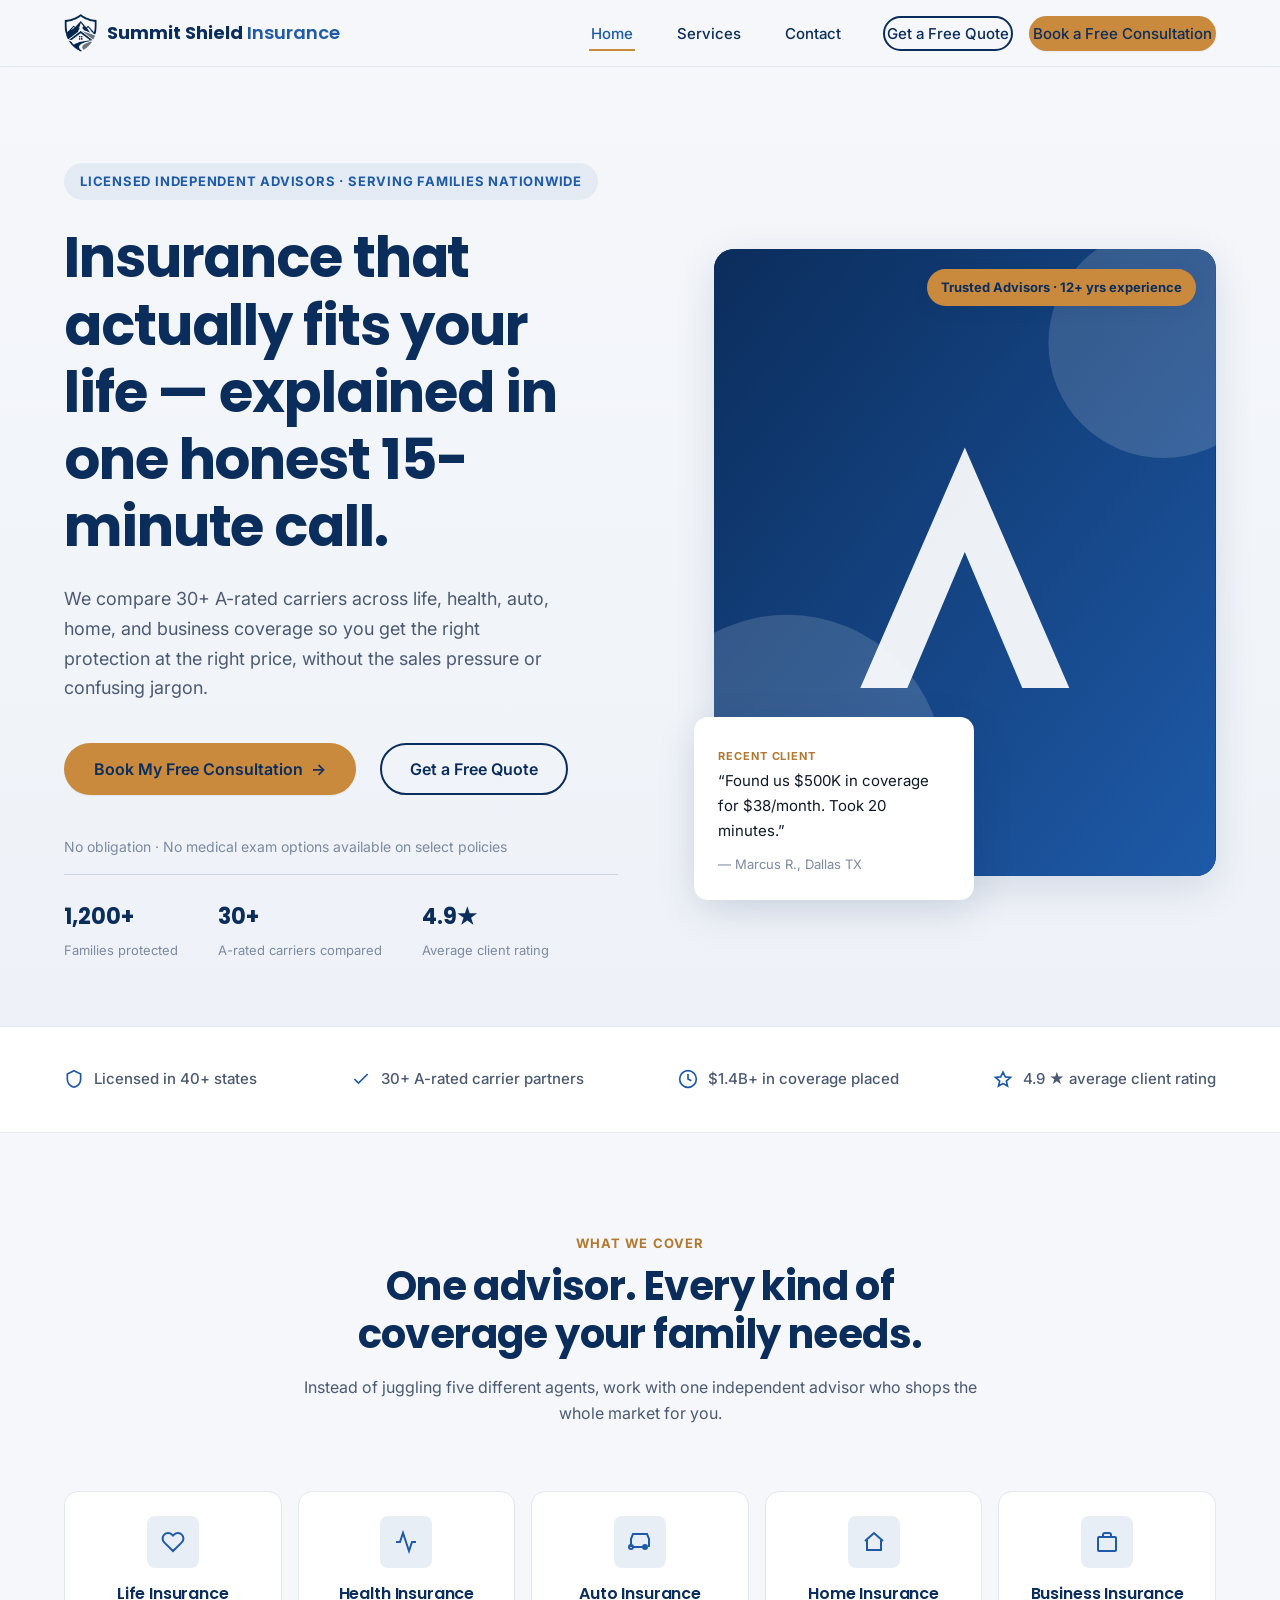
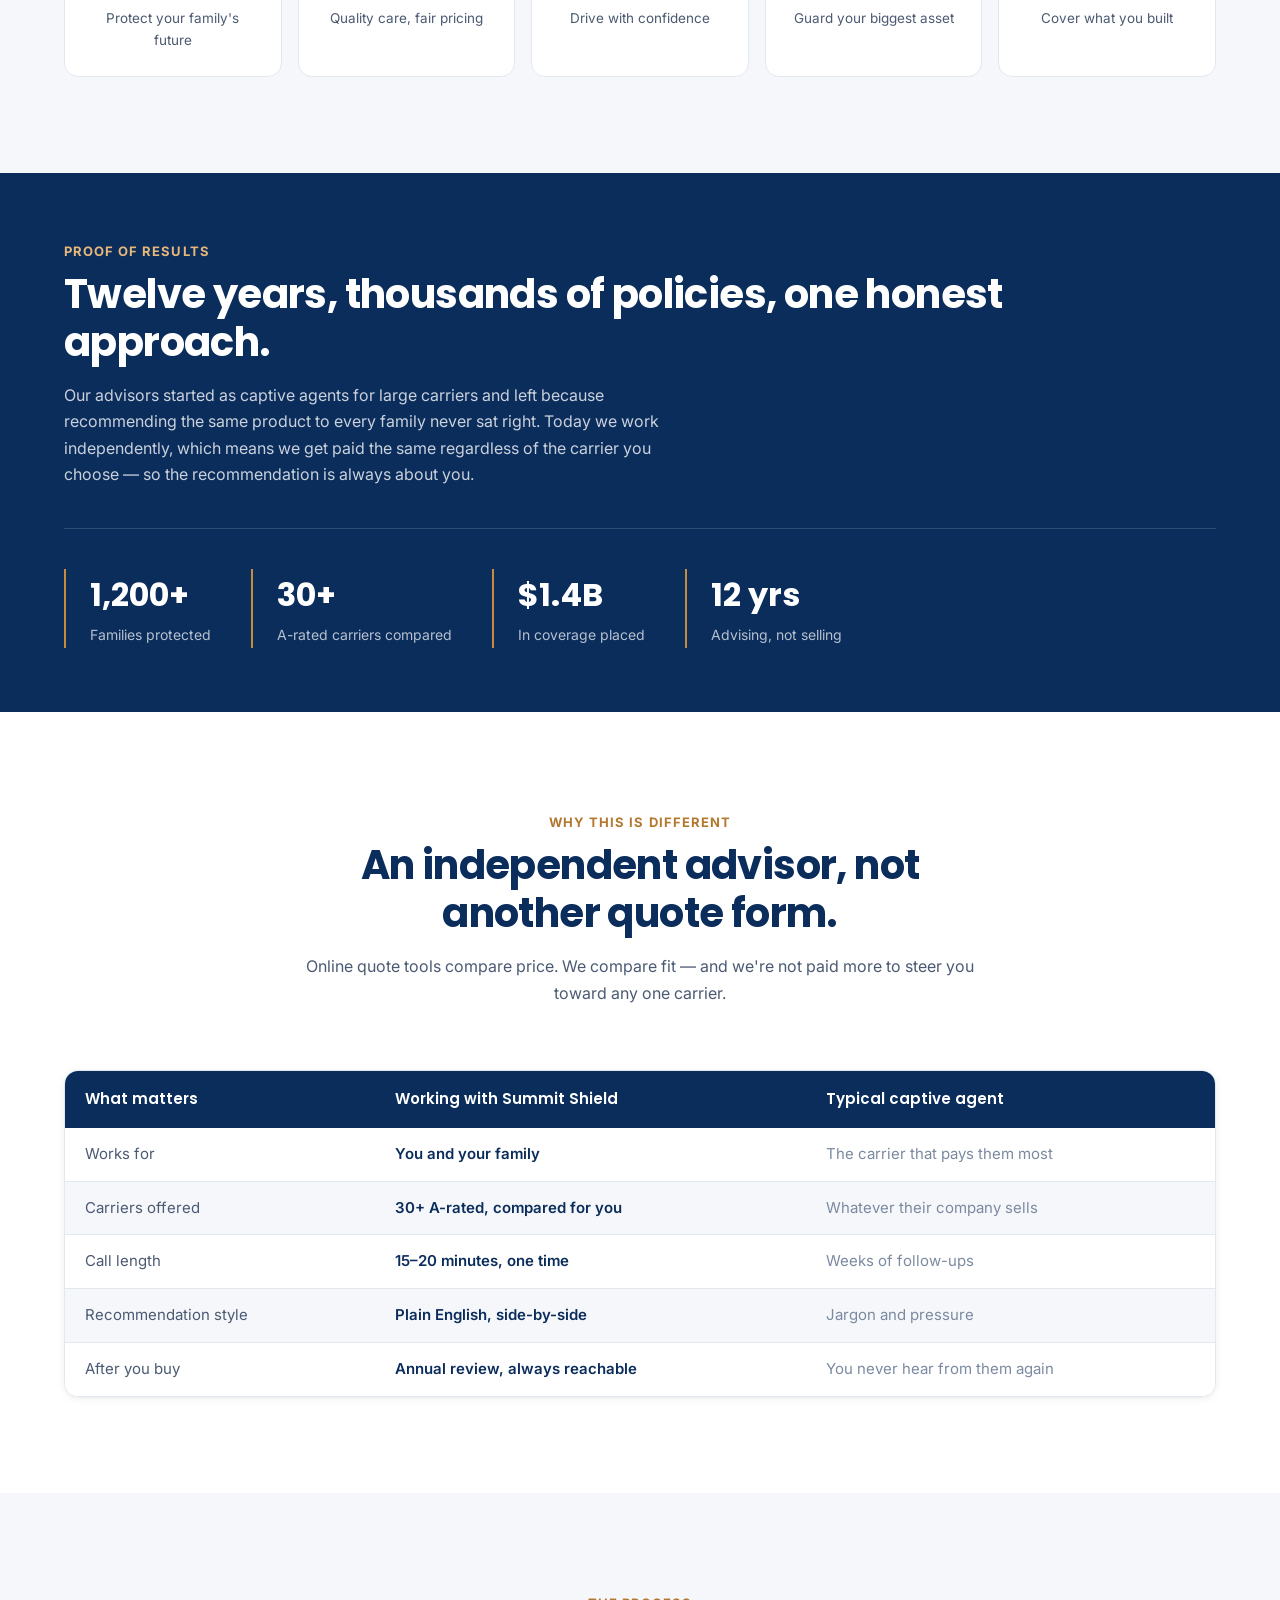
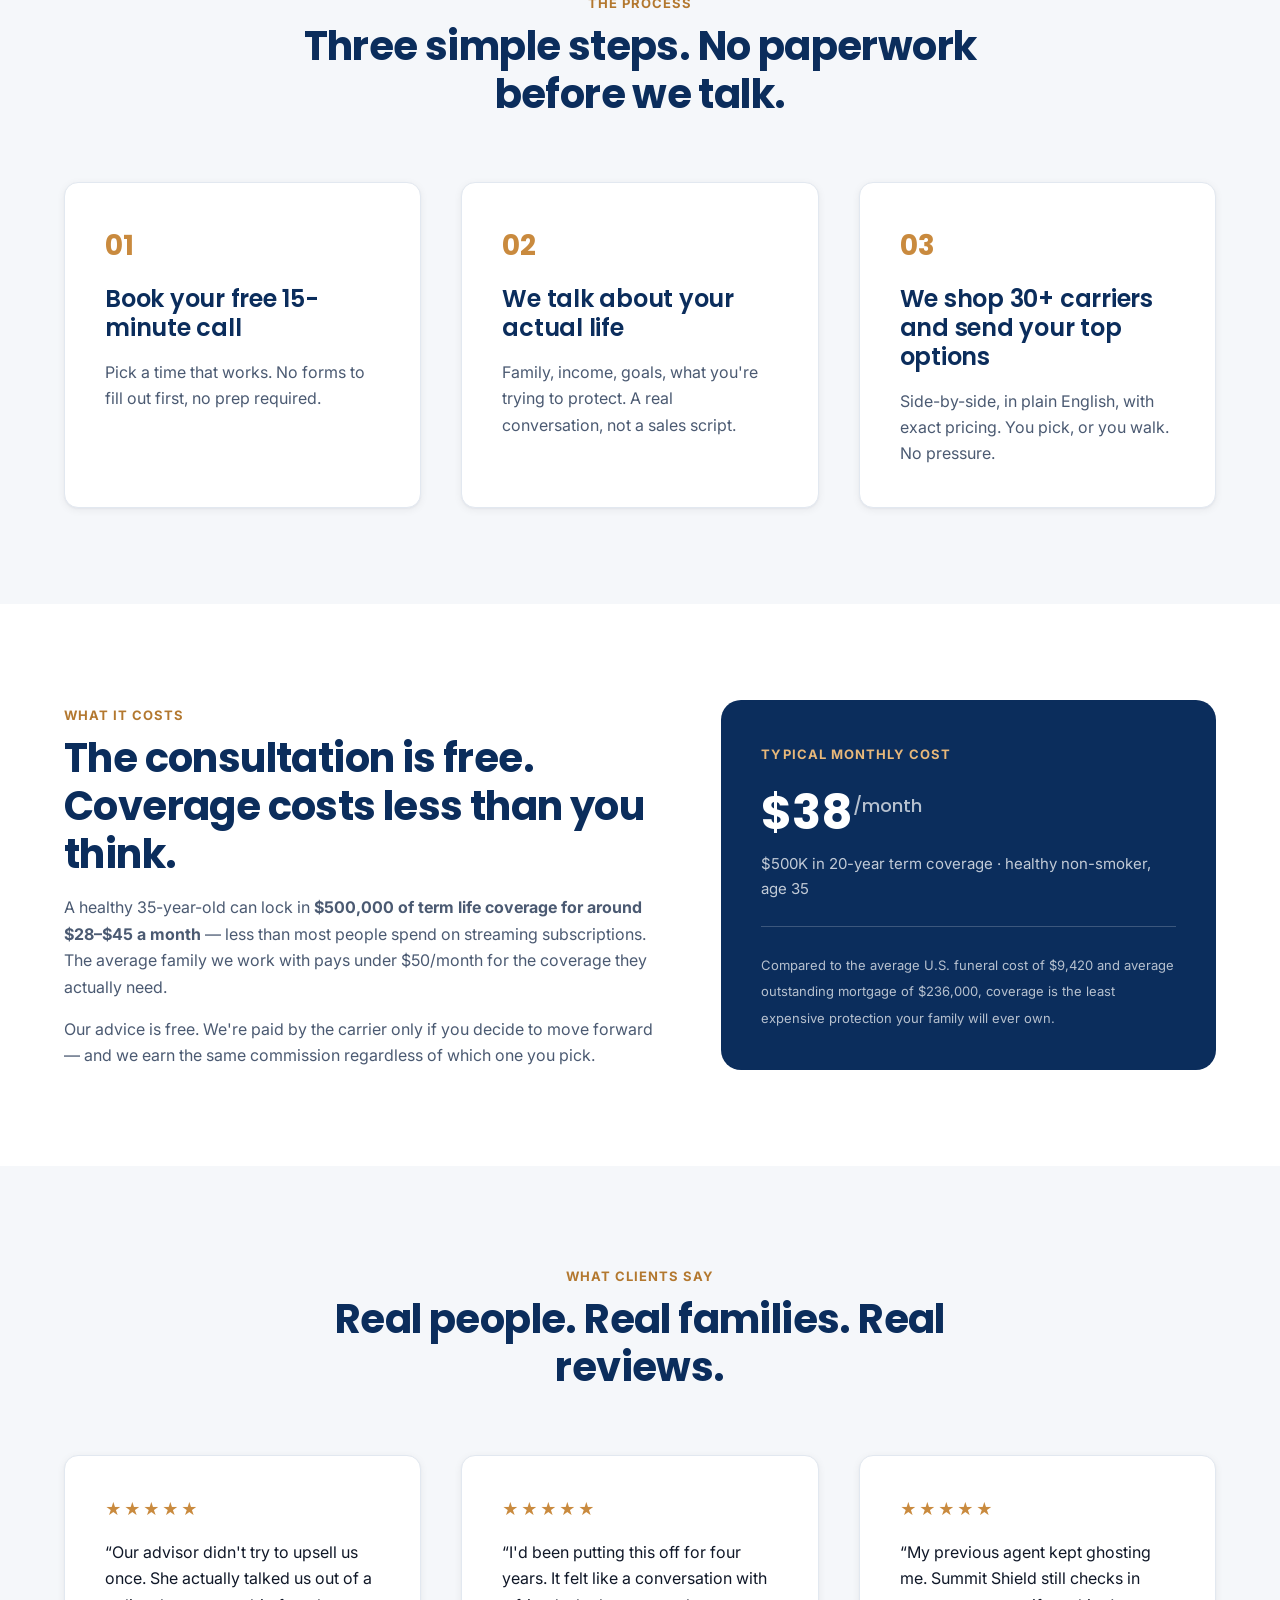
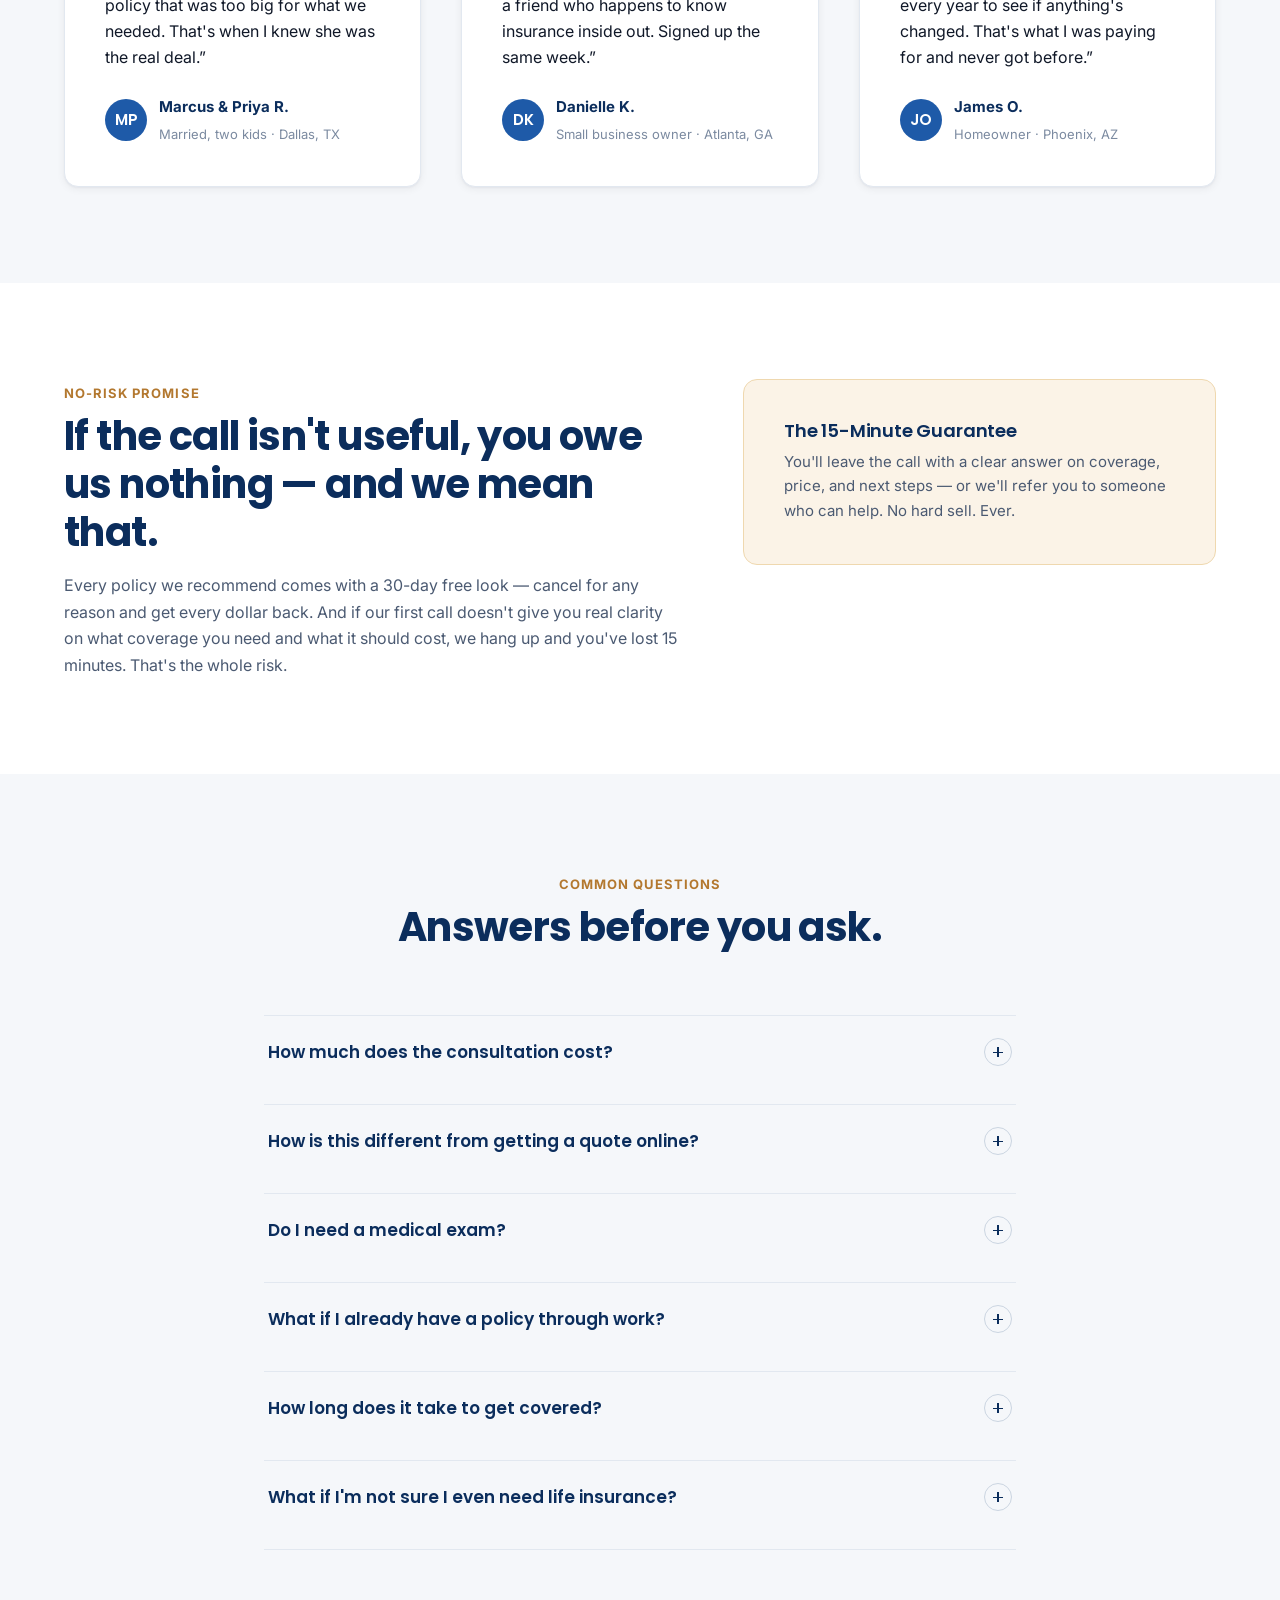
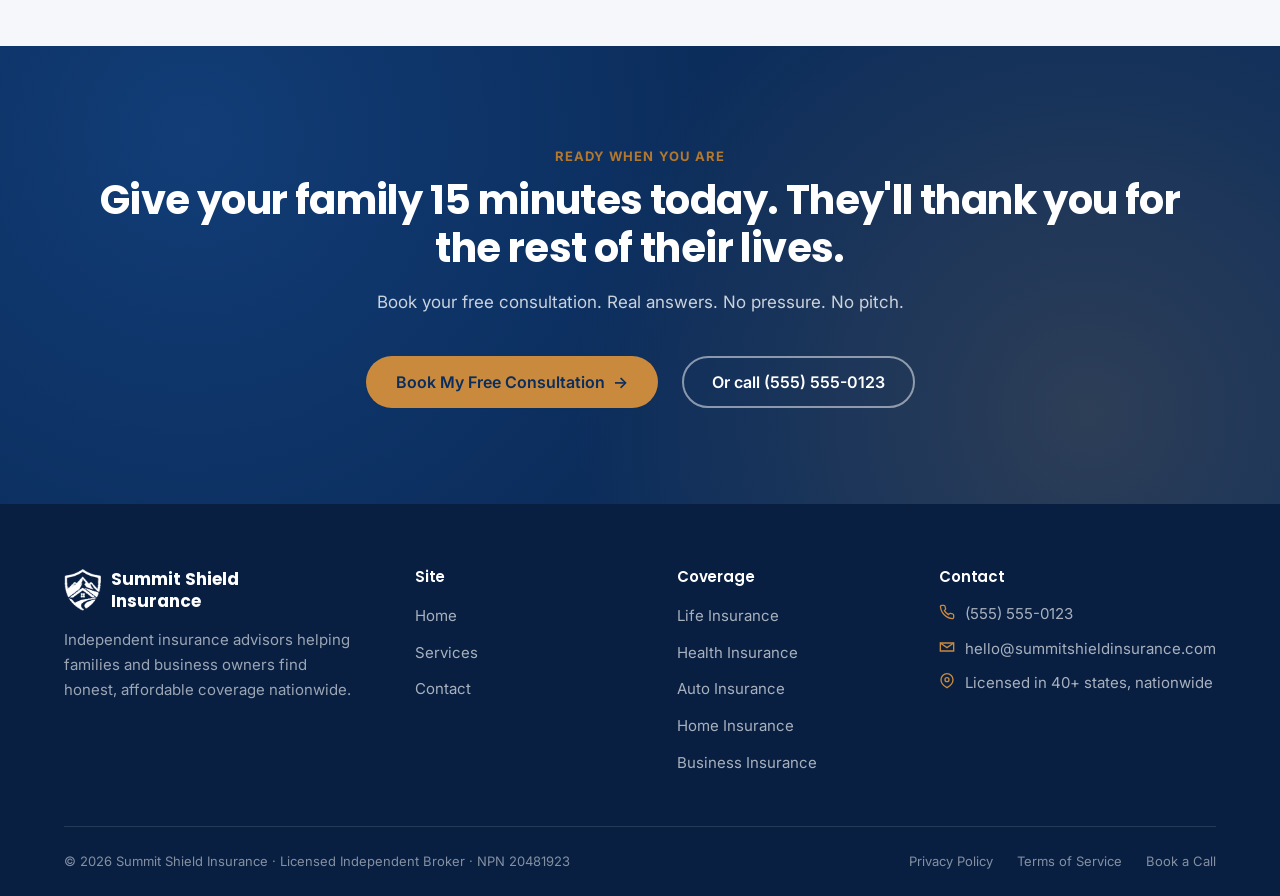
==== index.html @ df4cc99d "Build Summit Shield Insurance marketing site (Home, Services, Contact) 3-page GoHighLevel-compatible" ====
<!DOCTYPE html>
<html lang="en">
<head>
<meta charset="UTF-8">
<meta name="viewport" content="width=device-width, initial-scale=1.0">
<title>Summit Shield Insurance | Life, Health, Auto, Home & Business Coverage</title>
<meta name="description" content="Independent insurance advisors comparing 30+ A-rated carriers to find your family the right coverage at the right price. Book a free 15-minute consultation.">

<!-- Favicons -->
<link rel="icon" type="image/png" sizes="32x32" href="assets/img/favicon-32.png">
<link rel="apple-touch-icon" href="assets/img/apple-touch-icon.png">

<!-- Fonts (GHL-safe preconnect + stylesheet) -->
<link rel="preconnect" href="https://fonts.googleapis.com">
<link rel="preconnect" href="https://fonts.gstatic.com" crossorigin>
<link href="https://fonts.googleapis.com/css2?family=Inter:wght@400;500;600;700&family=Poppins:wght@500;600;700;800&display=swap" rel="stylesheet">

<!-- ============================================================
     GHL INTEGRATION NOTE:
     In GoHighLevel, paste the contents of styles.css into
     Settings > Custom CSS (site-wide), and this <head> block's
     meta/font tags into the page's Custom Code (Header) area.
     Do not paste this file's <html>/<head>/<body> wrapper tags
     into GHL — only the inner section markup goes into Custom
     HTML elements when rebuilding page-by-page inside GHL.
     ============================================================ -->
<link rel="stylesheet" href="styles.css">
</head>
<body>

<a href="#main" class="skip-link">Skip to main content</a>

<!-- ============================================================
     HEADER / NAVIGATION
     ============================================================ -->
<header class="site-header">
  <nav class="nav" aria-label="Primary">
    <a href="index.html" class="nav-logo" aria-label="Summit Shield Insurance home">
      <img src="assets/img/shield-mark.png" alt="" style="height:38px;">
      <span>Summit Shield <span style="color:var(--ss-secondary);font-weight:600;">Insurance</span></span>
    </a>

    <button class="nav-toggle" aria-expanded="false" aria-controls="primary-nav" aria-label="Toggle navigation menu">
      <span></span><span></span><span></span>
    </button>

    <ul class="nav-links" id="primary-nav">
      <li><a href="index.html" aria-current="page">Home</a></li>
      <li><a href="services.html">Services</a></li>
      <li><a href="contact.html">Contact</a></li>
      <li class="nav-cta">
        <a href="contact.html#quote" class="btn btn--secondary btn--sm">Get a Free Quote</a>
        <a href="contact.html#consultation" class="btn btn--primary btn--sm">Book a Free Consultation</a>
      </li>
    </ul>
  </nav>
</header>

<main id="main">

  <!-- ============================================================
       1. HERO
       ============================================================ -->
  <section class="hero">
    <div class="container">
      <div class="hero-copy">
        <span class="hero-eyebrow">Licensed Independent Advisors &middot; Serving Families Nationwide</span>
        <h1>Insurance that actually fits your life — explained in one honest 15-minute call.</h1>
        <p class="hero-sub">We compare 30+ A-rated carriers across life, health, auto, home, and business coverage so you get the right protection at the right price, without the sales pressure or confusing jargon.</p>

        <div class="hero-actions">
          <a href="contact.html#consultation" class="btn btn--primary">Book My Free Consultation <span class="btn-arrow" aria-hidden="true">&rarr;</span></a>
          <a href="contact.html#quote" class="btn btn--secondary">Get a Free Quote</a>
        </div>
        <p class="hero-note">No obligation &middot; No medical exam options available on select policies</p>

        <div class="hero-stats">
          <div class="hero-stat"><strong>1,200+</strong><span>Families protected</span></div>
          <div class="hero-stat"><strong>30+</strong><span>A-rated carriers compared</span></div>
          <div class="hero-stat"><strong>4.9&#9733;</strong><span>Average client rating</span></div>
        </div>
      </div>

      <div class="hero-media">
        <div class="hero-media-frame" role="img" aria-label="Summit Shield Insurance advisor meeting with a client">
          <svg width="100%" height="100%" viewBox="0 0 480 600" preserveAspectRatio="xMidYMid slice" xmlns="http://www.w3.org/2000/svg" aria-hidden="true">
            <defs>
              <linearGradient id="heroGrad" x1="0" y1="0" x2="1" y2="1">
                <stop offset="0%" stop-color="#0B2D5C"/>
                <stop offset="100%" stop-color="#1E5AA8"/>
              </linearGradient>
            </defs>
            <rect width="480" height="600" fill="url(#heroGrad)"/>
            <g opacity="0.15" fill="#ffffff">
              <circle cx="70" cy="500" r="150"/>
              <circle cx="430" cy="90" r="110"/>
            </g>
            <g transform="translate(140,190)" opacity="0.92">
              <path d="M100 0 L200 230 L155 230 L100 100 L45 230 L0 230 Z" fill="#ffffff"/>
            </g>
          </svg>
        </div>
        <span class="hero-badge">Trusted Advisors &middot; 12+ yrs experience</span>
        <div class="hero-card">
          <span class="eyebrow">Recent client</span>
          <p>&ldquo;Found us $500K in coverage for $38/month. Took 20 minutes.&rdquo;</p>
          <cite>&mdash; Marcus R., Dallas TX</cite>
        </div>
      </div>
    </div>
  </section>

  <!-- ============================================================
       2. TRUST INDICATORS
       ============================================================ -->
  <section class="trust-bar" aria-label="Trust indicators">
    <div class="container trust-bar-inner">
      <div class="trust-item">
        <svg width="20" height="20" viewBox="0 0 24 24" fill="none" stroke="currentColor" stroke-width="2" aria-hidden="true"><path d="M12 2l8 4v6c0 5-3.5 8.5-8 10-4.5-1.5-8-5-8-10V6l8-4z"/></svg>
        Licensed in 40+ states
      </div>
      <div class="trust-item">
        <svg width="20" height="20" viewBox="0 0 24 24" fill="none" stroke="currentColor" stroke-width="2" aria-hidden="true"><path d="M20 6L9 17l-5-5"/></svg>
        30+ A-rated carrier partners
      </div>
      <div class="trust-item">
        <svg width="20" height="20" viewBox="0 0 24 24" fill="none" stroke="currentColor" stroke-width="2" aria-hidden="true"><circle cx="12" cy="12" r="10"/><path d="M12 6v6l4 2"/></svg>
        $1.4B+ in coverage placed
      </div>
      <div class="trust-item">
        <svg width="20" height="20" viewBox="0 0 24 24" fill="none" stroke="currentColor" stroke-width="2" aria-hidden="true"><path d="M12 17.3l-5.4 3.2 1.4-6.1L3 10l6.2-.5L12 3.7l2.8 5.8L21 10l-5 4.4 1.4 6.1z"/></svg>
        4.9 &#9733; average client rating
      </div>
    </div>
  </section>

  <!-- ============================================================
       3. INSURANCE SERVICES
       ============================================================ -->
  <section class="section section--bg" id="services" aria-labelledby="services-heading">
    <div class="container">
      <div class="section-head">
        <span class="eyebrow">What We Cover</span>
        <h2 id="services-heading">One advisor. Every kind of coverage your family needs.</h2>
        <p>Instead of juggling five different agents, work with one independent advisor who shops the whole market for you.</p>
      </div>

      <div class="grid grid--5 services-overview-grid">
        <a href="services.html#life" class="service-chip">
          <div class="card-icon"><svg width="24" height="24" viewBox="0 0 24 24" fill="none" stroke="currentColor" stroke-width="2" aria-hidden="true"><path d="M20.8 4.6a5.5 5.5 0 00-7.8 0L12 5.6l-1-1a5.5 5.5 0 10-7.8 7.8l1 1L12 21l7.8-7.6 1-1a5.5 5.5 0 000-7.8z"/></svg></div>
          <h4>Life Insurance</h4>
          <p>Protect your family's future</p>
        </a>
        <a href="services.html#health" class="service-chip">
          <div class="card-icon"><svg width="24" height="24" viewBox="0 0 24 24" fill="none" stroke="currentColor" stroke-width="2" aria-hidden="true"><path d="M22 12h-4l-3 9L9 3l-3 9H2"/></svg></div>
          <h4>Health Insurance</h4>
          <p>Quality care, fair pricing</p>
        </a>
        <a href="services.html#auto" class="service-chip">
          <div class="card-icon"><svg width="24" height="24" viewBox="0 0 24 24" fill="none" stroke="currentColor" stroke-width="2" aria-hidden="true"><path d="M5 17h14M5 17a2 2 0 11-4 0 2 2 0 014 0zm14 0a2 2 0 11-4 0 2 2 0 014 0zM3 17V9l2-5h14l2 5v8"/></svg></div>
          <h4>Auto Insurance</h4>
          <p>Drive with confidence</p>
        </a>
        <a href="services.html#home" class="service-chip">
          <div class="card-icon"><svg width="24" height="24" viewBox="0 0 24 24" fill="none" stroke="currentColor" stroke-width="2" aria-hidden="true"><path d="M3 11l9-8 9 8M5 10v10h14V10"/></svg></div>
          <h4>Home Insurance</h4>
          <p>Guard your biggest asset</p>
        </a>
        <a href="services.html#business" class="service-chip">
          <div class="card-icon"><svg width="24" height="24" viewBox="0 0 24 24" fill="none" stroke="currentColor" stroke-width="2" aria-hidden="true"><rect x="3" y="7" width="18" height="14" rx="1"/><path d="M8 7V5a2 2 0 012-2h4a2 2 0 012 2v2"/></svg></div>
          <h4>Business Insurance</h4>
          <p>Cover what you built</p>
        </a>
      </div>
    </div>
  </section>

  <!-- ============================================================
       PROOF OF RESULTS (navy stats band)
       ============================================================ -->
  <section class="section section--tight section--navy">
    <div class="container">
      <span class="eyebrow">Proof Of Results</span>
      <h2>Twelve years, thousands of policies, one honest approach.</h2>
      <p style="max-width:640px;">Our advisors started as captive agents for large carriers and left because recommending the same product to every family never sat right. Today we work independently, which means we get paid the same regardless of the carrier you choose — so the recommendation is always about you.</p>

      <div class="stats-strip">
        <div class="stat"><strong>1,200+</strong><span>Families protected</span></div>
        <div class="stat"><strong>30+</strong><span>A-rated carriers compared</span></div>
        <div class="stat"><strong>$1.4B</strong><span>In coverage placed</span></div>
        <div class="stat"><strong>12 yrs</strong><span>Advising, not selling</span></div>
      </div>
    </div>
  </section>

  <!-- ============================================================
       4. WHY CHOOSE SUMMIT SHIELD
       ============================================================ -->
  <section class="section section--white" id="why-us" aria-labelledby="why-heading">
    <div class="container">
      <div class="section-head">
        <span class="eyebrow">Why This Is Different</span>
        <h2 id="why-heading">An independent advisor, not another quote form.</h2>
        <p>Online quote tools compare price. We compare fit — and we're not paid more to steer you toward any one carrier.</p>
      </div>

      <div class="compare-table-wrap">
        <table class="compare-table">
          <thead>
            <tr>
              <th scope="col">What matters</th>
              <th scope="col">Working with Summit Shield</th>
              <th scope="col">Typical captive agent</th>
            </tr>
          </thead>
          <tbody>
            <tr><td>Works for</td><td>You and your family</td><td>The carrier that pays them most</td></tr>
            <tr><td>Carriers offered</td><td>30+ A-rated, compared for you</td><td>Whatever their company sells</td></tr>
            <tr><td>Call length</td><td>15&ndash;20 minutes, one time</td><td>Weeks of follow-ups</td></tr>
            <tr><td>Recommendation style</td><td>Plain English, side-by-side</td><td>Jargon and pressure</td></tr>
            <tr><td>After you buy</td><td>Annual review, always reachable</td><td>You never hear from them again</td></tr>
          </tbody>
        </table>
      </div>
    </div>
  </section>

  <!-- ============================================================
       5. OUR PROCESS
       ============================================================ -->
  <section class="section section--bg" id="process" aria-labelledby="process-heading">
    <div class="container">
      <div class="section-head">
        <span class="eyebrow">The Process</span>
        <h2 id="process-heading">Three simple steps. No paperwork before we talk.</h2>
      </div>

      <div class="grid grid--3">
        <div class="step-card">
          <div class="step-number">01</div>
          <h3>Book your free 15-minute call</h3>
          <p>Pick a time that works. No forms to fill out first, no prep required.</p>
        </div>
        <div class="step-card">
          <div class="step-number">02</div>
          <h3>We talk about your actual life</h3>
          <p>Family, income, goals, what you're trying to protect. A real conversation, not a sales script.</p>
        </div>
        <div class="step-card">
          <div class="step-number">03</div>
          <h3>We shop 30+ carriers and send your top options</h3>
          <p>Side-by-side, in plain English, with exact pricing. You pick, or you walk. No pressure.</p>
        </div>
      </div>
    </div>
  </section>

  <!-- ============================================================
       WHAT IT COSTS
       ============================================================ -->
  <section class="section section--white">
    <div class="container">
      <div class="cost-block">
        <div>
          <span class="eyebrow">What It Costs</span>
          <h2>The consultation is free. Coverage costs less than you think.</h2>
          <p>A healthy 35-year-old can lock in <strong>$500,000 of term life coverage for around $28&ndash;$45 a month</strong> — less than most people spend on streaming subscriptions. The average family we work with pays under $50/month for the coverage they actually need.</p>
          <p>Our advice is free. We're paid by the carrier only if you decide to move forward — and we earn the same commission regardless of which one you pick.</p>
        </div>
        <div class="cost-card">
          <span class="eyebrow">Typical Monthly Cost</span>
          <div class="cost-figure">$38<sup>/month</sup></div>
          <p style="color:rgba(255,255,255,0.75);font-size:0.9375rem;">$500K in 20-year term coverage &middot; healthy non-smoker, age 35</p>
          <hr>
          <small>Compared to the average U.S. funeral cost of $9,420 and average outstanding mortgage of $236,000, coverage is the least expensive protection your family will ever own.</small>
        </div>
      </div>
    </div>
  </section>

  <!-- ============================================================
       6. TESTIMONIALS
       ============================================================ -->
  <section class="section section--bg" id="testimonials" aria-labelledby="testimonials-heading">
    <div class="container">
      <div class="section-head">
        <span class="eyebrow">What Clients Say</span>
        <h2 id="testimonials-heading">Real people. Real families. Real reviews.</h2>
      </div>

      <div class="grid grid--3">
        <div class="testimonial-card">
          <div class="stars" aria-label="5 out of 5 stars">&#9733;&#9733;&#9733;&#9733;&#9733;</div>
          <blockquote>&ldquo;Our advisor didn't try to upsell us once. She actually talked us out of a policy that was too big for what we needed. That's when I knew she was the real deal.&rdquo;</blockquote>
          <div class="testimonial-author">
            <div class="testimonial-avatar" aria-hidden="true">MP</div>
            <div><strong>Marcus &amp; Priya R.</strong><span>Married, two kids &middot; Dallas, TX</span></div>
          </div>
        </div>
        <div class="testimonial-card">
          <div class="stars" aria-label="5 out of 5 stars">&#9733;&#9733;&#9733;&#9733;&#9733;</div>
          <blockquote>&ldquo;I'd been putting this off for four years. It felt like a conversation with a friend who happens to know insurance inside out. Signed up the same week.&rdquo;</blockquote>
          <div class="testimonial-author">
            <div class="testimonial-avatar" aria-hidden="true">DK</div>
            <div><strong>Danielle K.</strong><span>Small business owner &middot; Atlanta, GA</span></div>
          </div>
        </div>
        <div class="testimonial-card">
          <div class="stars" aria-label="5 out of 5 stars">&#9733;&#9733;&#9733;&#9733;&#9733;</div>
          <blockquote>&ldquo;My previous agent kept ghosting me. Summit Shield still checks in every year to see if anything's changed. That's what I was paying for and never got before.&rdquo;</blockquote>
          <div class="testimonial-author">
            <div class="testimonial-avatar" aria-hidden="true">JO</div>
            <div><strong>James O.</strong><span>Homeowner &middot; Phoenix, AZ</span></div>
          </div>
        </div>
      </div>
    </div>
  </section>

  <!-- ============================================================
       NO-RISK PROMISE
       ============================================================ -->
  <section class="section section--white">
    <div class="container">
      <div class="promise-block">
        <div>
          <span class="eyebrow">No-Risk Promise</span>
          <h2>If the call isn't useful, you owe us nothing — and we mean that.</h2>
          <p>Every policy we recommend comes with a 30-day free look — cancel for any reason and get every dollar back. And if our first call doesn't give you real clarity on what coverage you need and what it should cost, we hang up and you've lost 15 minutes. That's the whole risk.</p>
        </div>
        <div class="callout-box">
          <h4>The 15-Minute Guarantee</h4>
          <p>You'll leave the call with a clear answer on coverage, price, and next steps — or we'll refer you to someone who can help. No hard sell. Ever.</p>
        </div>
      </div>
    </div>
  </section>

  <!-- ============================================================
       7. FAQ
       ============================================================ -->
  <section class="section section--bg" id="faq" aria-labelledby="faq-heading">
    <div class="container container--narrow">
      <div class="section-head">
        <span class="eyebrow">Common Questions</span>
        <h2 id="faq-heading">Answers before you ask.</h2>
      </div>

      <div class="faq-list">
        <div class="faq-item">
          <h3>
            <button class="faq-question" id="faq-q-1" aria-expanded="false" aria-controls="faq-1">
              How much does the consultation cost?
              <span class="faq-icon" aria-hidden="true"></span>
            </button>
          </h3>
          <div class="faq-answer" id="faq-1" role="region" aria-labelledby="faq-q-1">
            <div class="faq-answer-inner">Nothing. The 15-minute consultation is completely free with no obligation. We're paid by the carrier only if you choose to move forward with a policy, and our commission is the same no matter which carrier you pick — so there's no incentive to steer you anywhere but the right fit.</div>
          </div>
        </div>
        <div class="faq-item">
          <h3>
            <button class="faq-question" id="faq-q-2" aria-expanded="false" aria-controls="faq-2">
              How is this different from getting a quote online?
              <span class="faq-icon" aria-hidden="true"></span>
            </button>
          </h3>
          <div class="faq-answer" id="faq-2" role="region" aria-labelledby="faq-q-2">
            <div class="faq-answer-inner">Online quote tools show you price, not fit — and submitting your info often triggers calls from a dozen agents pushing whatever pays them best. We're one independent advisor who compares 30+ A-rated carriers on your behalf and gives you a short, honest recommendation in plain English.</div>
          </div>
        </div>
        <div class="faq-item">
          <h3>
            <button class="faq-question" id="faq-q-3" aria-expanded="false" aria-controls="faq-3">
              Do I need a medical exam?
              <span class="faq-icon" aria-hidden="true"></span>
            </button>
          </h3>
          <div class="faq-answer" id="faq-3" role="region" aria-labelledby="faq-q-3">
            <div class="faq-answer-inner">Not always. Many carriers we work with offer no-exam term policies for qualifying applicants, often with coverage decisions in as little as 24&ndash;48 hours. Whether an exam is needed depends on your age, health, and how much coverage you're applying for — we'll tell you exactly what to expect before you apply.</div>
          </div>
        </div>
        <div class="faq-item">
          <h3>
            <button class="faq-question" id="faq-q-4" aria-expanded="false" aria-controls="faq-4">
              What if I already have a policy through work?
              <span class="faq-icon" aria-hidden="true"></span>
            </button>
          </h3>
          <div class="faq-answer" id="faq-4" role="region" aria-labelledby="faq-q-4">
            <div class="faq-answer-inner">Employer coverage is a good start, but it usually ends the day you leave your job and rarely covers more than 1&ndash;2x your salary. We'll help you figure out the gap between what you have and what your family actually needs, so you're not caught unprotected during a job change.</div>
          </div>
        </div>
        <div class="faq-item">
          <h3>
            <button class="faq-question" id="faq-q-5" aria-expanded="false" aria-controls="faq-5">
              How long does it take to get covered?
              <span class="faq-icon" aria-hidden="true"></span>
            </button>
          </h3>
          <div class="faq-answer" id="faq-5" role="region" aria-labelledby="faq-q-5">
            <div class="faq-answer-inner">Many clients are approved within a few days to two weeks, depending on the carrier and underwriting requirements. No-exam policies tend to move fastest. We'll give you a realistic timeline for your specific situation on the first call.</div>
          </div>
        </div>
        <div class="faq-item">
          <h3>
            <button class="faq-question" id="faq-q-6" aria-expanded="false" aria-controls="faq-6">
              What if I'm not sure I even need life insurance?
              <span class="faq-icon" aria-hidden="true"></span>
            </button>
          </h3>
          <div class="faq-answer" id="faq-6" role="region" aria-labelledby="faq-q-6">
            <div class="faq-answer-inner">That's exactly what the call is for. If we talk it through and coverage doesn't make sense for your situation right now, we'll tell you honestly — no pitch, no pressure. Plenty of our conversations end without a sale, and that's fine with us.</div>
          </div>
        </div>
      </div>
    </div>
  </section>

  <!-- ============================================================
       8. CALL TO ACTION
       ============================================================ -->
  <section class="cta-band" aria-labelledby="cta-heading">
    <div class="container">
      <span class="eyebrow">Ready When You Are</span>
      <h2 id="cta-heading">Give your family 15 minutes today. They'll thank you for the rest of their lives.</h2>
      <p>Book your free consultation. Real answers. No pressure. No pitch.</p>
      <div class="cta-band-actions">
        <a href="contact.html#consultation" class="btn btn--primary">Book My Free Consultation <span class="btn-arrow" aria-hidden="true">&rarr;</span></a>
        <a href="tel:+15555550123" class="btn btn--on-navy">Or call (555) 555-0123</a>
      </div>
    </div>
  </section>

</main>

<!-- ============================================================
     FOOTER
     ============================================================ -->
<footer class="site-footer">
  <div class="container">
    <div class="footer-grid">
      <div class="footer-brand">
        <div style="display:flex;align-items:center;gap:10px;margin-bottom:16px;">
          <img src="assets/img/shield-mark.png" alt="" style="height:42px;filter:brightness(0) invert(1);margin:0;">
          <span style="font-family:var(--font-heading);font-weight:700;color:#fff;font-size:1.0625rem;line-height:1.3;">Summit Shield<br>Insurance</span>
        </div>
        <p>Independent insurance advisors helping families and business owners find honest, affordable coverage nationwide.</p>
      </div>
      <div class="footer-col">
        <h5>Site</h5>
        <ul>
          <li><a href="index.html">Home</a></li>
          <li><a href="services.html">Services</a></li>
          <li><a href="contact.html">Contact</a></li>
        </ul>
      </div>
      <div class="footer-col">
        <h5>Coverage</h5>
        <ul>
          <li><a href="services.html#life">Life Insurance</a></li>
          <li><a href="services.html#health">Health Insurance</a></li>
          <li><a href="services.html#auto">Auto Insurance</a></li>
          <li><a href="services.html#home">Home Insurance</a></li>
          <li><a href="services.html#business">Business Insurance</a></li>
        </ul>
      </div>
      <div class="footer-col">
        <h5>Contact</h5>
        <ul class="footer-contact">
          <li>
            <svg width="16" height="16" viewBox="0 0 24 24" fill="none" stroke="currentColor" stroke-width="2" aria-hidden="true"><path d="M22 16.92v3a2 2 0 01-2.18 2 19.79 19.79 0 01-8.63-3.07 19.5 19.5 0 01-6-6 19.79 19.79 0 01-3.07-8.67A2 2 0 014.11 2h3a2 2 0 012 1.72c.127.96.361 1.903.7 2.81a2 2 0 01-.45 2.11L8.09 9.91a16 16 0 006 6l1.27-1.27a2 2 0 012.11-.45c.907.339 1.85.573 2.81.7A2 2 0 0122 16.92z"/></svg>
            <a href="tel:+15555550123">(555) 555-0123</a>
          </li>
          <li>
            <svg width="16" height="16" viewBox="0 0 24 24" fill="none" stroke="currentColor" stroke-width="2" aria-hidden="true"><path d="M4 4h16v16H4z" opacity="0"/><path d="M22 6l-10 7L2 6"/><path d="M2 6h20v12H2z"/></svg>
            <a href="mailto:hello@summitshieldinsurance.com">hello@summitshieldinsurance.com</a>
          </li>
          <li>
            <svg width="16" height="16" viewBox="0 0 24 24" fill="none" stroke="currentColor" stroke-width="2" aria-hidden="true"><path d="M21 10c0 7-9 12-9 12s-9-5-9-12a9 9 0 0118 0z"/><circle cx="12" cy="10" r="3"/></svg>
            <span>Licensed in 40+ states, nationwide</span>
          </li>
        </ul>
      </div>
    </div>
    <div class="footer-bottom">
      <span>&copy; 2026 Summit Shield Insurance &middot; Licensed Independent Broker &middot; NPN 20481923</span>
      <div class="footer-legal">
        <a href="#">Privacy Policy</a>
        <a href="#">Terms of Service</a>
        <a href="contact.html">Book a Call</a>
      </div>
    </div>
  </div>
</footer>

<script src="script.js"></script>
</body>
</html>
---- styles.css ----
/* ==========================================================================
   SUMMIT SHIELD INSURANCE — MASTER STYLESHEET
   Paste this entire file into GoHighLevel: Settings > Custom CSS
   Built mobile-first. Organized in numbered sections for easy editing.
   ========================================================================== */

/* ==========================================================================
   1. FONT IMPORTS
   GHL Note: If GHL blocks @import, add these two <link> tags in the page
   <head> / Custom Code instead:
   <link rel="preconnect" href="https://fonts.googleapis.com">
   <link rel="preconnect" href="https://fonts.gstatic.com" crossorigin>
   <link href="https://fonts.googleapis.com/css2?family=Inter:wght@400;500;600;700&family=Poppins:wght@500;600;700;800&display=swap" rel="stylesheet">
   ========================================================================== */
@import url('https://fonts.googleapis.com/css2?family=Inter:wght@400;500;600;700&family=Poppins:wght@500;600;700;800&display=swap');

/* ==========================================================================
   2. CSS VARIABLES — BRAND SYSTEM
   ========================================================================== */
:root {
  /* Brand colors */
  --ss-primary: #0B2D5C;       /* Deep navy — headings, nav, footer */
  --ss-primary-dark: #081F42;  /* Darker navy for hover/pressed states */
  --ss-secondary: #1E5AA8;     /* Trust blue — links, accents, secondary buttons */
  --ss-secondary-light: #2E6FC4;
  --ss-accent: #C98A3E;        /* Warm gold accent — CTAs, highlights (used sparingly) */
  --ss-accent-dark: #B3782F;
  --ss-bg: #F5F7FA;            /* Page background */
  --ss-white: #FFFFFF;
  --ss-ink: #101828;           /* Body copy near-black */
  --ss-ink-muted: #4B5A72;     /* Secondary text */
  --ss-ink-faint: #7B8AA0;     /* Tertiary / captions */
  --ss-border: #E2E8F0;
  --ss-border-strong: #CBD5E1;
  --ss-success: #1E7A4C;
  --ss-success-bg: #EAF7EF;

  /* Typography */
  --font-heading: 'Poppins', 'Segoe UI', Arial, sans-serif;
  --font-body: 'Inter', 'Segoe UI', Arial, sans-serif;

  /* Spacing scale */
  --space-xs: 8px;
  --space-sm: 16px;
  --space-md: 24px;
  --space-lg: 40px;
  --space-xl: 64px;
  --space-2xl: 96px;
  --space-3xl: 128px;

  /* Layout */
  --container-max: 1200px;
  --container-narrow: 800px;
  --radius-sm: 8px;
  --radius-md: 14px;
  --radius-lg: 20px;
  --radius-pill: 999px;

  /* Shadows */
  --shadow-sm: 0 1px 2px rgba(11, 45, 92, 0.06);
  --shadow-md: 0 4px 16px rgba(11, 45, 92, 0.08);
  --shadow-lg: 0 12px 40px rgba(11, 45, 92, 0.12);
  --shadow-card: 0 2px 8px rgba(16, 24, 40, 0.06), 0 1px 2px rgba(16, 24, 40, 0.04);

  /* Transitions */
  --transition-fast: 150ms ease;
  --transition-base: 220ms cubic-bezier(0.4, 0, 0.2, 1);
}

/* ==========================================================================
   3. RESET & BASE
   ========================================================================== */
*, *::before, *::after { box-sizing: border-box; }

html {
  scroll-behavior: smooth;
  -webkit-text-size-adjust: 100%;
}

body {
  margin: 0;
  font-family: var(--font-body);
  font-size: 16px;
  line-height: 1.65;
  color: var(--ss-ink);
  background: var(--ss-bg);
  -webkit-font-smoothing: antialiased;
  -moz-osx-font-smoothing: grayscale;
}

img { max-width: 100%; height: auto; display: block; }
a { color: var(--ss-secondary); text-decoration: none; }
ul, ol { padding: 0; margin: 0; list-style: none; }
button { font-family: inherit; cursor: pointer; }
svg { display: block; }

h1, h2, h3, h4, h5, h6 {
  font-family: var(--font-heading);
  color: var(--ss-primary);
  font-weight: 600;
  line-height: 1.2;
  margin: 0 0 var(--space-sm);
  letter-spacing: -0.01em;
}

h1 { font-size: clamp(2.25rem, 5vw, 3.5rem); font-weight: 700; letter-spacing: -0.02em; }
h2 { font-size: clamp(1.75rem, 3.5vw, 2.5rem); font-weight: 700; letter-spacing: -0.015em; }
h3 { font-size: clamp(1.25rem, 2.2vw, 1.5rem); }
h4 { font-size: 1.125rem; }

p { margin: 0 0 var(--space-sm); color: var(--ss-ink-muted); }
p:last-child { margin-bottom: 0; }

/* Focus visibility for accessibility */
a:focus-visible,
button:focus-visible,
input:focus-visible,
textarea:focus-visible,
select:focus-visible,
[tabindex]:focus-visible {
  outline: 3px solid var(--ss-secondary-light);
  outline-offset: 2px;
  border-radius: 4px;
}

/* Skip link for keyboard/screen reader users */
.skip-link {
  position: absolute;
  left: -9999px;
  top: 0;
  background: var(--ss-primary);
  color: #fff;
  padding: 12px 20px;
  z-index: 1000;
  border-radius: 0 0 8px 0;
  font-weight: 600;
}
.skip-link:focus {
  left: 0;
}

/* ==========================================================================
   4. LAYOUT UTILITIES
   ========================================================================== */
.container {
  width: 100%;
  max-width: var(--container-max);
  margin: 0 auto;
  padding: 0 var(--space-md);
}

.container--narrow {
  max-width: var(--container-narrow);
}

.section {
  padding: var(--space-2xl) 0;
}

.section--tight {
  padding: var(--space-xl) 0;
}

.section--navy {
  background: var(--ss-primary);
  color: #fff;
}
.section--navy h2, .section--navy h3, .section--navy h4 { color: #fff; }
.section--navy p { color: rgba(255,255,255,0.78); }

.section--white { background: var(--ss-white); }
.section--bg { background: var(--ss-bg); }

.section-head {
  max-width: 680px;
  margin: 0 auto var(--space-xl);
  text-align: center;
}
.section-head--left {
  margin: 0 0 var(--space-xl);
  text-align: left;
}

.eyebrow {
  display: inline-block;
  font-family: var(--font-body);
  font-size: 0.8125rem;
  font-weight: 700;
  letter-spacing: 0.08em;
  text-transform: uppercase;
  color: var(--ss-accent-dark);
  margin-bottom: var(--space-xs);
}
.section--navy .eyebrow { color: #E8B87A; }

.grid {
  display: grid;
  gap: var(--space-lg);
}
.grid--2 { grid-template-columns: repeat(2, 1fr); }
.grid--3 { grid-template-columns: repeat(3, 1fr); }
.grid--4 { grid-template-columns: repeat(4, 1fr); }
.grid--5 { grid-template-columns: repeat(5, 1fr); }

@media (max-width: 900px) {
  .grid--3, .grid--4, .grid--5 { grid-template-columns: repeat(2, 1fr); }
}
@media (max-width: 600px) {
  .grid--2, .grid--3, .grid--4, .grid--5 { grid-template-columns: 1fr; }
}

.flex { display: flex; }
.flex-center { display: flex; align-items: center; justify-content: center; }
.flex-between { display: flex; align-items: center; justify-content: space-between; }
.flex-wrap { flex-wrap: wrap; }
.gap-sm { gap: var(--space-sm); }
.gap-md { gap: var(--space-md); }

.text-center { text-align: center; }

.visually-hidden {
  position: absolute !important;
  width: 1px; height: 1px;
  padding: 0; margin: -1px;
  overflow: hidden;
  clip: rect(0,0,0,0);
  white-space: nowrap;
  border: 0;
}

/* ==========================================================================
   5. BUTTONS
   ========================================================================== */
.btn {
  display: inline-flex;
  align-items: center;
  justify-content: center;
  gap: 8px;
  font-family: var(--font-body);
  font-weight: 600;
  font-size: 1rem;
  line-height: 1;
  padding: 16px 28px;
  border-radius: var(--radius-pill);
  border: 2px solid transparent;
  cursor: pointer;
  transition: transform var(--transition-fast), box-shadow var(--transition-base), background var(--transition-base), border-color var(--transition-base), color var(--transition-base);
  white-space: nowrap;
}
.btn:hover { transform: translateY(-1px); }
.btn:active { transform: translateY(0); }

.btn--primary {
  background: var(--ss-accent);
  color: var(--ss-primary);
  box-shadow: var(--shadow-sm);
}
.btn--primary:hover {
  background: var(--ss-accent-dark);
  box-shadow: var(--shadow-md);
}

.btn--secondary {
  background: transparent;
  color: var(--ss-primary);
  border-color: var(--ss-primary);
}
.btn--secondary:hover {
  background: var(--ss-primary);
  color: #fff;
}

.btn--on-navy {
  background: transparent;
  color: #fff;
  border-color: rgba(255,255,255,0.5);
}
.btn--on-navy:hover {
  background: rgba(255,255,255,0.1);
  border-color: #fff;
}

.btn--ghost {
  background: transparent;
  color: var(--ss-secondary);
  padding: 16px 8px;
}
.btn--ghost:hover { color: var(--ss-primary); }

.btn--block { width: 100%; }
.btn--sm { padding: 11px 20px; font-size: 0.9375rem; }

.btn-arrow { transition: transform var(--transition-fast); }
.btn:hover .btn-arrow { transform: translateX(3px); }

/* ==========================================================================
   6. HEADER / NAVIGATION
   ========================================================================== */
.site-header {
  position: sticky;
  top: 0;
  z-index: 500;
  background: rgba(245, 247, 250, 0.92);
  backdrop-filter: saturate(180%) blur(10px);
  -webkit-backdrop-filter: saturate(180%) blur(10px);
  border-bottom: 1px solid var(--ss-border);
}

.nav {
  display: flex;
  align-items: center;
  justify-content: space-between;
  padding: 14px var(--space-md);
  max-width: var(--container-max);
  margin: 0 auto;
}

.nav-logo {
  display: flex;
  align-items: center;
  gap: 10px;
  font-family: var(--font-heading);
  font-weight: 700;
  font-size: 1.125rem;
  color: var(--ss-primary);
}
.nav-logo img { height: 38px; width: auto; }

.nav-links {
  display: flex;
  align-items: center;
  gap: var(--space-lg);
}
.nav-links a {
  color: var(--ss-primary);
  font-weight: 500;
  font-size: 0.9375rem;
  padding: 8px 2px;
  position: relative;
}
.nav-links a::after {
  content: '';
  position: absolute;
  left: 0; right: 100%;
  bottom: 0;
  height: 2px;
  background: var(--ss-accent);
  transition: right var(--transition-base);
}
.nav-links a:hover::after,
.nav-links a[aria-current="page"]::after {
  right: 0;
}
.nav-links a[aria-current="page"] {
  color: var(--ss-secondary);
}

.nav-cta {
  display: flex;
  align-items: center;
  gap: var(--space-sm);
}

.nav-toggle {
  display: none;
  flex-direction: column;
  justify-content: center;
  gap: 5px;
  width: 44px;
  height: 44px;
  background: transparent;
  border: 1px solid var(--ss-border-strong);
  border-radius: var(--radius-sm);
}
.nav-toggle span {
  display: block;
  height: 2px;
  width: 22px;
  margin: 0 auto;
  background: var(--ss-primary);
  transition: transform var(--transition-base), opacity var(--transition-base);
}
.nav-toggle[aria-expanded="true"] span:nth-child(1) { transform: translateY(7px) rotate(45deg); }
.nav-toggle[aria-expanded="true"] span:nth-child(2) { opacity: 0; }
.nav-toggle[aria-expanded="true"] span:nth-child(3) { transform: translateY(-7px) rotate(-45deg); }

@media (max-width: 880px) {
  .nav-toggle { display: flex; }
  .nav-links {
    position: absolute;
    top: 100%;
    left: 0;
    right: 0;
    flex-direction: column;
    align-items: stretch;
    background: var(--ss-white);
    border-bottom: 1px solid var(--ss-border);
    box-shadow: var(--shadow-md);
    padding: var(--space-sm) var(--space-md) var(--space-md);
    gap: 0;
    max-height: 0;
    overflow: hidden;
    visibility: hidden;
    transition: max-height var(--transition-base), padding var(--transition-base);
  }
  .nav-links.is-open {
    max-height: 480px;
    visibility: visible;
    padding: var(--space-sm) var(--space-md) var(--space-md);
  }
  .nav-links a {
    padding: 14px 4px;
    border-bottom: 1px solid var(--ss-border);
  }
  .nav-cta .btn--secondary { display: none; }
}

@media (min-width: 881px) {
  .nav-links { display: flex !important; }
}

/* ==========================================================================
   7. HERO
   ========================================================================== */
.hero {
  padding: var(--space-2xl) 0 var(--space-xl);
  background: linear-gradient(180deg, #F5F7FA 0%, #EEF2F8 100%);
  overflow: hidden;
}

.hero .container {
  display: grid;
  grid-template-columns: 1.05fr 0.95fr;
  gap: var(--space-2xl);
  align-items: center;
}

.hero-eyebrow {
  display: inline-flex;
  align-items: center;
  gap: 8px;
  font-size: 0.8125rem;
  font-weight: 700;
  letter-spacing: 0.06em;
  text-transform: uppercase;
  color: var(--ss-secondary);
  background: rgba(30, 90, 168, 0.08);
  padding: 8px 16px;
  border-radius: var(--radius-pill);
  margin-bottom: var(--space-md);
}

.hero h1 { margin-bottom: var(--space-md); }
.hero-sub {
  font-size: 1.125rem;
  color: var(--ss-ink-muted);
  max-width: 46ch;
  margin-bottom: var(--space-lg);
}

.hero-actions {
  display: flex;
  align-items: center;
  gap: var(--space-md);
  flex-wrap: wrap;
  margin-bottom: var(--space-lg);
}
.hero-note {
  font-size: 0.875rem;
  color: var(--ss-ink-faint);
}

.hero-stats {
  display: flex;
  gap: var(--space-lg);
  flex-wrap: wrap;
  padding-top: var(--space-md);
  border-top: 1px solid var(--ss-border-strong);
}
.hero-stat strong {
  display: block;
  font-family: var(--font-heading);
  font-size: 1.375rem;
  color: var(--ss-primary);
}
.hero-stat span {
  font-size: 0.8125rem;
  color: var(--ss-ink-faint);
}

.hero-media {
  position: relative;
}
.hero-media-frame {
  position: relative;
  border-radius: var(--radius-lg);
  overflow: hidden;
  box-shadow: var(--shadow-lg);
  aspect-ratio: 4/5;
  background: var(--ss-primary);
}
.hero-media-frame img {
  width: 100%; height: 100%; object-fit: cover;
}
.hero-badge {
  position: absolute;
  top: 20px; right: 20px;
  background: var(--ss-accent);
  color: var(--ss-primary);
  font-weight: 700;
  font-size: 0.8125rem;
  padding: 8px 14px;
  border-radius: var(--radius-pill);
  box-shadow: var(--shadow-md);
}
.hero-card {
  position: absolute;
  left: -20px;
  bottom: -24px;
  background: #fff;
  border-radius: var(--radius-md);
  box-shadow: var(--shadow-lg);
  padding: var(--space-md);
  max-width: 280px;
}
.hero-card .eyebrow { margin-bottom: 4px; font-size: 0.6875rem; }
.hero-card p { font-size: 0.9375rem; color: var(--ss-ink); margin-bottom: 6px; }
.hero-card cite { font-size: 0.8125rem; color: var(--ss-ink-faint); font-style: normal; }

@media (max-width: 980px) {
  .hero .container { grid-template-columns: 1fr; gap: var(--space-xl); }
  .hero-media { order: -1; max-width: 420px; margin: 0 auto; }
  .hero-card { left: 0; right: 0; margin: 0 auto; bottom: -20px; }
}

/* ==========================================================================
   8. TRUST BAR
   ========================================================================== */
.trust-bar {
  padding: var(--space-lg) 0;
  background: var(--ss-white);
  border-top: 1px solid var(--ss-border);
  border-bottom: 1px solid var(--ss-border);
}
.trust-bar-inner {
  display: flex;
  align-items: center;
  justify-content: space-between;
  flex-wrap: wrap;
  gap: var(--space-lg);
}
.trust-item {
  display: flex;
  align-items: center;
  gap: 10px;
  color: var(--ss-ink-muted);
  font-size: 0.9375rem;
  font-weight: 500;
}
.trust-item svg { flex-shrink: 0; color: var(--ss-secondary); }

/* ==========================================================================
   9. CARDS
   ========================================================================== */
.card {
  background: var(--ss-white);
  border: 1px solid var(--ss-border);
  border-radius: var(--radius-md);
  padding: var(--space-lg);
  box-shadow: var(--shadow-card);
  transition: box-shadow var(--transition-base), transform var(--transition-base);
}
.card:hover {
  box-shadow: var(--shadow-md);
  transform: translateY(-2px);
}

.card-icon {
  width: 52px; height: 52px;
  border-radius: var(--radius-sm);
  background: rgba(30, 90, 168, 0.1);
  color: var(--ss-secondary);
  display: flex; align-items: center; justify-content: center;
  margin-bottom: var(--space-md);
}

.card h3 { margin-bottom: 10px; }
.card p { margin-bottom: var(--space-sm); }
.card-link {
  display: inline-flex;
  align-items: center;
  gap: 6px;
  font-weight: 600;
  font-size: 0.9375rem;
  color: var(--ss-secondary);
}
.card-link svg { transition: transform var(--transition-fast); }
.card-link:hover svg { transform: translateX(3px); }

/* Numbered process card */
.step-card {
  background: var(--ss-white);
  border: 1px solid var(--ss-border);
  border-radius: var(--radius-md);
  padding: var(--space-lg);
  box-shadow: var(--shadow-card);
}
.step-number {
  font-family: var(--font-heading);
  font-size: 1.75rem;
  font-weight: 700;
  color: var(--ss-accent);
  margin-bottom: var(--space-sm);
}

/* Feature checklist card (for "who this is for") */
.check-card {
  background: var(--ss-white);
  border: 1px solid var(--ss-border);
  border-radius: var(--radius-md);
  padding: var(--space-md) var(--space-lg);
}
.check-card h4 { margin-bottom: 6px; }
.check-card p { font-size: 0.9375rem; margin-bottom: 0; }

/* ==========================================================================
   10. STATS STRIP (navy)
   ========================================================================== */
.stats-strip {
  display: flex;
  flex-wrap: wrap;
  gap: var(--space-lg);
  padding-top: var(--space-lg);
  margin-top: var(--space-lg);
  border-top: 1px solid rgba(255,255,255,0.15);
}
.stat {
  padding-left: var(--space-md);
  border-left: 2px solid var(--ss-accent);
  min-width: 140px;
}
.stat strong {
  display: block;
  font-family: var(--font-heading);
  font-size: 2rem;
  font-weight: 700;
  color: #fff;
}
.stat span {
  font-size: 0.875rem;
  color: rgba(255,255,255,0.7);
}

/* ==========================================================================
   11. COMPARISON TABLE
   ========================================================================== */
.compare-table-wrap {
  overflow-x: auto;
  border-radius: var(--radius-md);
  box-shadow: var(--shadow-card);
  border: 1px solid var(--ss-border);
}
.compare-table {
  width: 100%;
  border-collapse: collapse;
  min-width: 560px;
  background: var(--ss-white);
}
.compare-table th {
  background: var(--ss-primary);
  color: #fff;
  text-align: left;
  padding: 16px 20px;
  font-family: var(--font-heading);
  font-weight: 600;
  font-size: 0.9375rem;
}
.compare-table td {
  padding: 14px 20px;
  border-bottom: 1px solid var(--ss-border);
  font-size: 0.9375rem;
  color: var(--ss-ink-muted);
}
.compare-table tr:last-child td { border-bottom: none; }
.compare-table tr:nth-child(even) td { background: var(--ss-bg); }
.compare-table td:nth-child(2) { color: var(--ss-primary); font-weight: 600; }
.compare-table td:nth-child(3) { color: var(--ss-ink-faint); }

/* ==========================================================================
   12. PRICING / COST CALLOUT
   ========================================================================== */
.cost-block {
  display: grid;
  grid-template-columns: 1.2fr 1fr;
  gap: var(--space-xl);
  align-items: center;
}
.cost-card {
  background: var(--ss-primary);
  color: #fff;
  border-radius: var(--radius-lg);
  padding: var(--space-lg);
}
.cost-card .eyebrow { color: #E8B87A; }
.cost-figure {
  font-family: var(--font-heading);
  font-size: 3rem;
  font-weight: 700;
  color: #fff;
}
.cost-figure sup {
  font-size: 1.125rem;
  font-weight: 500;
  color: rgba(255,255,255,0.7);
}
.cost-card hr {
  border: none;
  border-top: 1px solid rgba(255,255,255,0.2);
  margin: var(--space-md) 0;
}
.cost-card small {
  color: rgba(255,255,255,0.7);
  font-size: 0.8125rem;
  line-height: 1.6;
}

@media (max-width: 780px) {
  .cost-block { grid-template-columns: 1fr; }
}

/* ==========================================================================
   13. TESTIMONIALS
   ========================================================================== */
.testimonial-card {
  background: var(--ss-white);
  border: 1px solid var(--ss-border);
  border-radius: var(--radius-md);
  padding: var(--space-lg);
  box-shadow: var(--shadow-card);
}
.stars {
  color: var(--ss-accent);
  font-size: 1rem;
  letter-spacing: 2px;
  margin-bottom: var(--space-sm);
}
.testimonial-card blockquote {
  margin: 0 0 var(--space-md);
  font-size: 1rem;
  color: var(--ss-ink);
  font-style: normal;
}
.testimonial-author {
  display: flex;
  align-items: center;
  gap: 12px;
}
.testimonial-avatar {
  width: 42px; height: 42px;
  border-radius: 50%;
  background: var(--ss-secondary);
  color: #fff;
  display: flex; align-items: center; justify-content: center;
  font-family: var(--font-heading);
  font-weight: 600;
  font-size: 0.9375rem;
  flex-shrink: 0;
}
.testimonial-author strong { display: block; font-size: 0.9375rem; color: var(--ss-primary); }
.testimonial-author span { font-size: 0.8125rem; color: var(--ss-ink-faint); }

/* ==========================================================================
   14. GUARANTEE / CALLOUT BOX
   ========================================================================== */
.callout-box {
  background: #FBF3E7;
  border: 1px solid #EFD8AF;
  border-radius: var(--radius-md);
  padding: var(--space-lg);
}
.callout-box h4 { margin-bottom: 8px; }
.callout-box p { font-size: 0.9375rem; margin-bottom: 0; color: var(--ss-ink-muted); }

.promise-block {
  display: grid;
  grid-template-columns: 1.3fr 1fr;
  gap: var(--space-xl);
  align-items: start;
}
@media (max-width: 780px) {
  .promise-block { grid-template-columns: 1fr; }
}

/* ==========================================================================
   15. FAQ ACCORDION
   ========================================================================== */
.faq-list {
  border-top: 1px solid var(--ss-border);
}
.faq-item {
  border-bottom: 1px solid var(--ss-border);
}
.faq-question {
  width: 100%;
  display: flex;
  align-items: center;
  justify-content: space-between;
  gap: var(--space-md);
  background: transparent;
  border: none;
  text-align: left;
  padding: 22px 4px;
  font-family: var(--font-heading);
  font-weight: 600;
  font-size: 1.0625rem;
  color: var(--ss-primary);
}
.faq-icon {
  flex-shrink: 0;
  width: 28px; height: 28px;
  border-radius: 50%;
  border: 1.5px solid var(--ss-border-strong);
  display: flex; align-items: center; justify-content: center;
  position: relative;
  transition: transform var(--transition-base), background var(--transition-base), border-color var(--transition-base);
}
.faq-icon::before, .faq-icon::after {
  content: '';
  position: absolute;
  background: var(--ss-primary);
  transition: transform var(--transition-base), opacity var(--transition-base);
}
.faq-icon::before { width: 10px; height: 1.5px; }
.faq-icon::after { width: 1.5px; height: 10px; }
.faq-question[aria-expanded="true"] .faq-icon {
  background: var(--ss-primary);
  border-color: var(--ss-primary);
}
.faq-question[aria-expanded="true"] .faq-icon::before,
.faq-question[aria-expanded="true"] .faq-icon::after {
  background: #fff;
}
.faq-question[aria-expanded="true"] .faq-icon::after { opacity: 0; }

.faq-answer {
  max-height: 0;
  overflow: hidden;
  transition: max-height var(--transition-base);
}
.faq-answer-inner {
  padding: 0 4px var(--space-md);
  color: var(--ss-ink-muted);
  font-size: 0.9688rem;
  max-width: 68ch;
}

/* ==========================================================================
   16. CTA BANDS
   ========================================================================== */
.cta-band {
  padding: var(--space-2xl) 0;
  background: var(--ss-primary);
  background-image: radial-gradient(circle at 15% 20%, rgba(30,90,168,0.35), transparent 45%),
                     radial-gradient(circle at 85% 80%, rgba(201,138,62,0.18), transparent 45%);
  color: #fff;
  text-align: center;
}
.cta-band h2 { color: #fff; margin-bottom: var(--space-sm); }
.cta-band p {
  color: rgba(255,255,255,0.78);
  max-width: 560px;
  margin: 0 auto var(--space-lg);
  font-size: 1.0625rem;
}
.cta-band-actions {
  display: flex;
  align-items: center;
  justify-content: center;
  gap: var(--space-md);
  flex-wrap: wrap;
}

/* ==========================================================================
   17. FOOTER
   ========================================================================== */
.site-footer {
  background: var(--ss-primary-dark);
  color: rgba(255,255,255,0.7);
  padding: var(--space-xl) 0 var(--space-md);
}
.footer-grid {
  display: grid;
  grid-template-columns: 1.4fr 1fr 1fr 1.2fr;
  gap: var(--space-lg);
  padding-bottom: var(--space-lg);
  border-bottom: 1px solid rgba(255,255,255,0.12);
}
.footer-brand img { height: 40px; margin-bottom: var(--space-sm); }
.footer-brand p { color: rgba(255,255,255,0.6); font-size: 0.9375rem; max-width: 32ch; }
.footer-col h5 {
  color: #fff;
  font-family: var(--font-heading);
  font-size: 0.9375rem;
  margin-bottom: var(--space-sm);
}
.footer-col li { margin-bottom: 10px; }
.footer-col a {
  color: rgba(255,255,255,0.65);
  font-size: 0.9375rem;
}
.footer-col a:hover { color: #fff; }
.footer-contact li {
  display: flex;
  gap: 10px;
  align-items: flex-start;
  color: rgba(255,255,255,0.65);
  font-size: 0.9375rem;
}
.footer-contact svg { flex-shrink: 0; margin-top: 2px; color: var(--ss-accent); }
.footer-bottom {
  display: flex;
  align-items: center;
  justify-content: space-between;
  flex-wrap: wrap;
  gap: var(--space-sm);
  padding-top: var(--space-md);
  font-size: 0.8125rem;
  color: rgba(255,255,255,0.5);
}
.footer-legal { display: flex; gap: var(--space-md); flex-wrap: wrap; }
.footer-legal a { color: rgba(255,255,255,0.5); font-size: 0.8125rem; }
.footer-legal a:hover { color: #fff; }

@media (max-width: 880px) {
  .footer-grid { grid-template-columns: 1fr 1fr; }
}
@media (max-width: 560px) {
  .footer-grid { grid-template-columns: 1fr; }
  .footer-bottom { flex-direction: column; align-items: flex-start; }
}

/* ==========================================================================
   18. BREADCRUMB / PAGE HEADER (Services & Contact pages)
   ========================================================================== */
.page-header {
  padding: var(--space-xl) 0 var(--space-lg);
  background: linear-gradient(180deg, #F5F7FA 0%, #EEF2F8 100%);
  text-align: center;
}
.page-header .eyebrow { display: block; }
.page-header p { max-width: 620px; margin: 0 auto; font-size: 1.0625rem; }

.anchor-nav {
  position: sticky;
  top: 66px;
  z-index: 400;
  background: rgba(255,255,255,0.95);
  backdrop-filter: blur(8px);
  border-bottom: 1px solid var(--ss-border);
}
.anchor-nav-inner {
  display: flex;
  gap: var(--space-lg);
  overflow-x: auto;
  padding: 14px var(--space-md);
  max-width: var(--container-max);
  margin: 0 auto;
  scrollbar-width: thin;
}
.anchor-nav a {
  white-space: nowrap;
  font-weight: 600;
  font-size: 0.9375rem;
  color: var(--ss-ink-muted);
  padding-bottom: 4px;
  border-bottom: 2px solid transparent;
}
.anchor-nav a:hover, .anchor-nav a.is-active {
  color: var(--ss-secondary);
  border-color: var(--ss-secondary);
}

/* ==========================================================================
   19. SERVICE DETAIL BLOCKS (Services page)
   ========================================================================== */
.service-block {
  padding: var(--space-2xl) 0;
  scroll-margin-top: 130px;
}
.service-block:nth-child(even) { background: var(--ss-white); }

.service-block-inner {
  display: grid;
  grid-template-columns: 0.9fr 1.1fr;
  gap: var(--space-2xl);
  align-items: center;
}
.service-block.is-reversed .service-block-inner { direction: rtl; }
.service-block.is-reversed .service-block-inner > * { direction: ltr; }

.service-media {
  border-radius: var(--radius-lg);
  overflow: hidden;
  box-shadow: var(--shadow-lg);
  aspect-ratio: 4/3;
}
.service-media img { width: 100%; height: 100%; object-fit: cover; }

.service-icon-badge {
  width: 56px; height: 56px;
  border-radius: var(--radius-sm);
  background: var(--ss-primary);
  color: #fff;
  display: flex; align-items: center; justify-content: center;
  margin-bottom: var(--space-md);
}

.service-meta-grid {
  display: grid;
  grid-template-columns: 1fr 1fr;
  gap: var(--space-md);
  margin: var(--space-md) 0 var(--space-lg);
}
.service-meta-grid h5 {
  font-family: var(--font-heading);
  font-size: 0.8125rem;
  font-weight: 700;
  text-transform: uppercase;
  letter-spacing: 0.05em;
  color: var(--ss-secondary);
  margin-bottom: 10px;
}
.service-meta-grid ul li {
  font-size: 0.9375rem;
  color: var(--ss-ink-muted);
  padding-left: 22px;
  position: relative;
  margin-bottom: 8px;
}
.service-meta-grid ul li::before {
  content: '';
  position: absolute;
  left: 0; top: 7px;
  width: 12px; height: 12px;
  border-radius: 50%;
  background: var(--ss-success-bg);
  border: 1.5px solid var(--ss-success);
}

.service-ideal-for {
  background: var(--ss-bg);
  border-radius: var(--radius-sm);
  padding: var(--space-md);
  margin-bottom: var(--space-lg);
  font-size: 0.9375rem;
}
.service-ideal-for strong { color: var(--ss-primary); }

@media (max-width: 900px) {
  .service-block-inner { grid-template-columns: 1fr; }
  .service-block.is-reversed .service-block-inner { direction: ltr; }
  .service-media { order: -1; }
  .service-meta-grid { grid-template-columns: 1fr; }
}

/* Services overview grid (top of services page) */
.services-overview-grid {
  display: grid;
  grid-template-columns: repeat(5, 1fr);
  gap: var(--space-sm);
}
.service-chip {
  background: var(--ss-white);
  border: 1px solid var(--ss-border);
  border-radius: var(--radius-md);
  padding: var(--space-md);
  text-align: center;
  transition: box-shadow var(--transition-base), transform var(--transition-base), border-color var(--transition-base);
}
.service-chip:hover {
  box-shadow: var(--shadow-md);
  transform: translateY(-2px);
  border-color: var(--ss-secondary);
}
.service-chip .card-icon { margin: 0 auto var(--space-sm); }
.service-chip h4 { font-size: 1rem; margin-bottom: 4px; }
.service-chip p { font-size: 0.8438rem; margin-bottom: 0; }

@media (max-width: 980px) {
  .services-overview-grid { grid-template-columns: repeat(3, 1fr); }
}
@media (max-width: 620px) {
  .services-overview-grid { grid-template-columns: repeat(2, 1fr); }
}

/* ==========================================================================
   20. CONTACT PAGE
   ========================================================================== */
.contact-grid {
  display: grid;
  grid-template-columns: 0.85fr 1.15fr;
  gap: var(--space-2xl);
  align-items: start;
}
@media (max-width: 900px) {
  .contact-grid { grid-template-columns: 1fr; }
}

.contact-info-card {
  background: var(--ss-primary);
  color: #fff;
  border-radius: var(--radius-lg);
  padding: var(--space-lg);
}
.contact-info-card h3 { color: #fff; }
.contact-info-list { margin-top: var(--space-md); }
.contact-info-list li {
  display: flex;
  gap: 14px;
  align-items: flex-start;
  padding: 14px 0;
  border-bottom: 1px solid rgba(255,255,255,0.15);
}
.contact-info-list li:last-child { border-bottom: none; }
.contact-info-list .icon-badge {
  width: 40px; height: 40px;
  border-radius: 50%;
  background: rgba(255,255,255,0.12);
  display: flex; align-items: center; justify-content: center;
  flex-shrink: 0;
  color: var(--ss-accent);
}
.contact-info-list strong { display: block; color: #fff; font-size: 0.9375rem; }
.contact-info-list span, .contact-info-list a { color: rgba(255,255,255,0.75); font-size: 0.9375rem; }
.contact-info-list a:hover { color: #fff; }

.contact-hours {
  margin-top: var(--space-lg);
  padding-top: var(--space-lg);
  border-top: 1px solid rgba(255,255,255,0.15);
}
.contact-hours dl {
  display: grid;
  grid-template-columns: 1fr auto;
  gap: 8px 0;
  font-size: 0.9375rem;
}
.contact-hours dt { color: rgba(255,255,255,0.65); }
.contact-hours dd { margin: 0; color: #fff; font-weight: 500; text-align: right; }

.embed-panel {
  background: var(--ss-white);
  border: 1px solid var(--ss-border);
  border-radius: var(--radius-lg);
  padding: var(--space-lg);
  box-shadow: var(--shadow-card);
}
.embed-tabs {
  display: flex;
  gap: 8px;
  margin-bottom: var(--space-lg);
  border-bottom: 1px solid var(--ss-border);
}
.embed-tab {
  background: transparent;
  border: none;
  padding: 12px 6px;
  font-weight: 600;
  font-size: 0.9375rem;
  color: var(--ss-ink-faint);
  border-bottom: 2px solid transparent;
  margin-right: var(--space-md);
}
.embed-tab.is-active {
  color: var(--ss-primary);
  border-color: var(--ss-accent);
}
.embed-panel-content { display: none; }
.embed-panel-content.is-active { display: block; }

/* GHL embed placeholder styling */
.ghl-embed-placeholder {
  border: 2px dashed var(--ss-border-strong);
  border-radius: var(--radius-md);
  padding: var(--space-2xl) var(--space-lg);
  text-align: center;
  background: var(--ss-bg);
  color: var(--ss-ink-faint);
}
.ghl-embed-placeholder svg { margin: 0 auto var(--space-sm); color: var(--ss-secondary); }
.ghl-embed-placeholder strong {
  display: block;
  color: var(--ss-primary);
  font-family: var(--font-heading);
  font-size: 1.0625rem;
  margin-bottom: 6px;
}
.ghl-embed-placeholder p { font-size: 0.875rem; max-width: 40ch; margin: 0 auto; }
.ghl-embed-placeholder code {
  display: inline-block;
  margin-top: var(--space-sm);
  background: var(--ss-white);
  border: 1px solid var(--ss-border);
  border-radius: 6px;
  padding: 4px 10px;
  font-size: 0.8125rem;
  color: var(--ss-secondary);
}

.map-wrap {
  border-radius: var(--radius-md);
  overflow: hidden;
  border: 1px solid var(--ss-border);
  margin-top: var(--space-lg);
  aspect-ratio: 16/7;
}
.map-wrap iframe { width: 100%; height: 100%; border: 0; }

/* ==========================================================================
   21. MISC UTILITIES
   ========================================================================== */
.divider {
  border: none;
  border-top: 1px solid var(--ss-border);
  margin: var(--space-2xl) 0;
}
.badge-pill {
  display: inline-block;
  background: rgba(30, 90, 168, 0.1);
  color: var(--ss-secondary);
  font-size: 0.8125rem;
  font-weight: 600;
  padding: 6px 14px;
  border-radius: var(--radius-pill);
}

/* Print */
@media print {
  .site-header, .cta-band, .site-footer, .nav-toggle { display: none; }
}
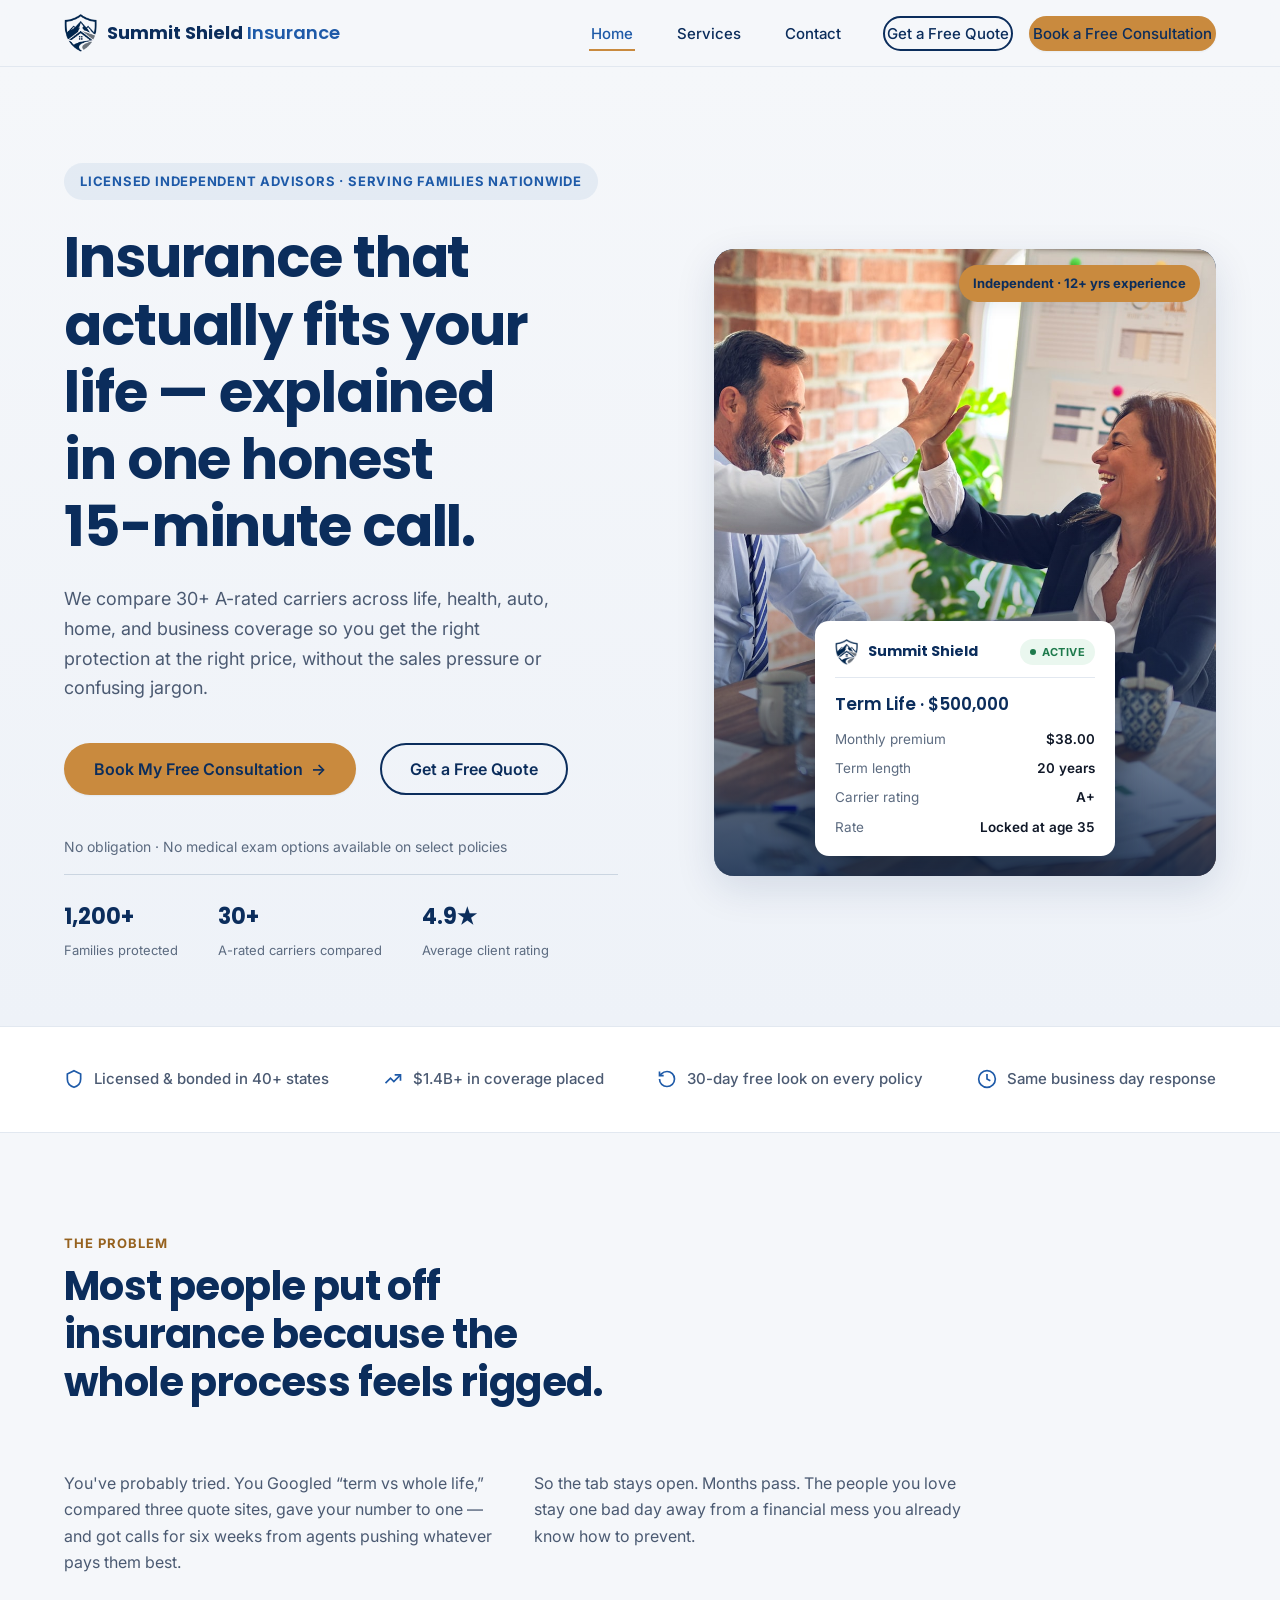
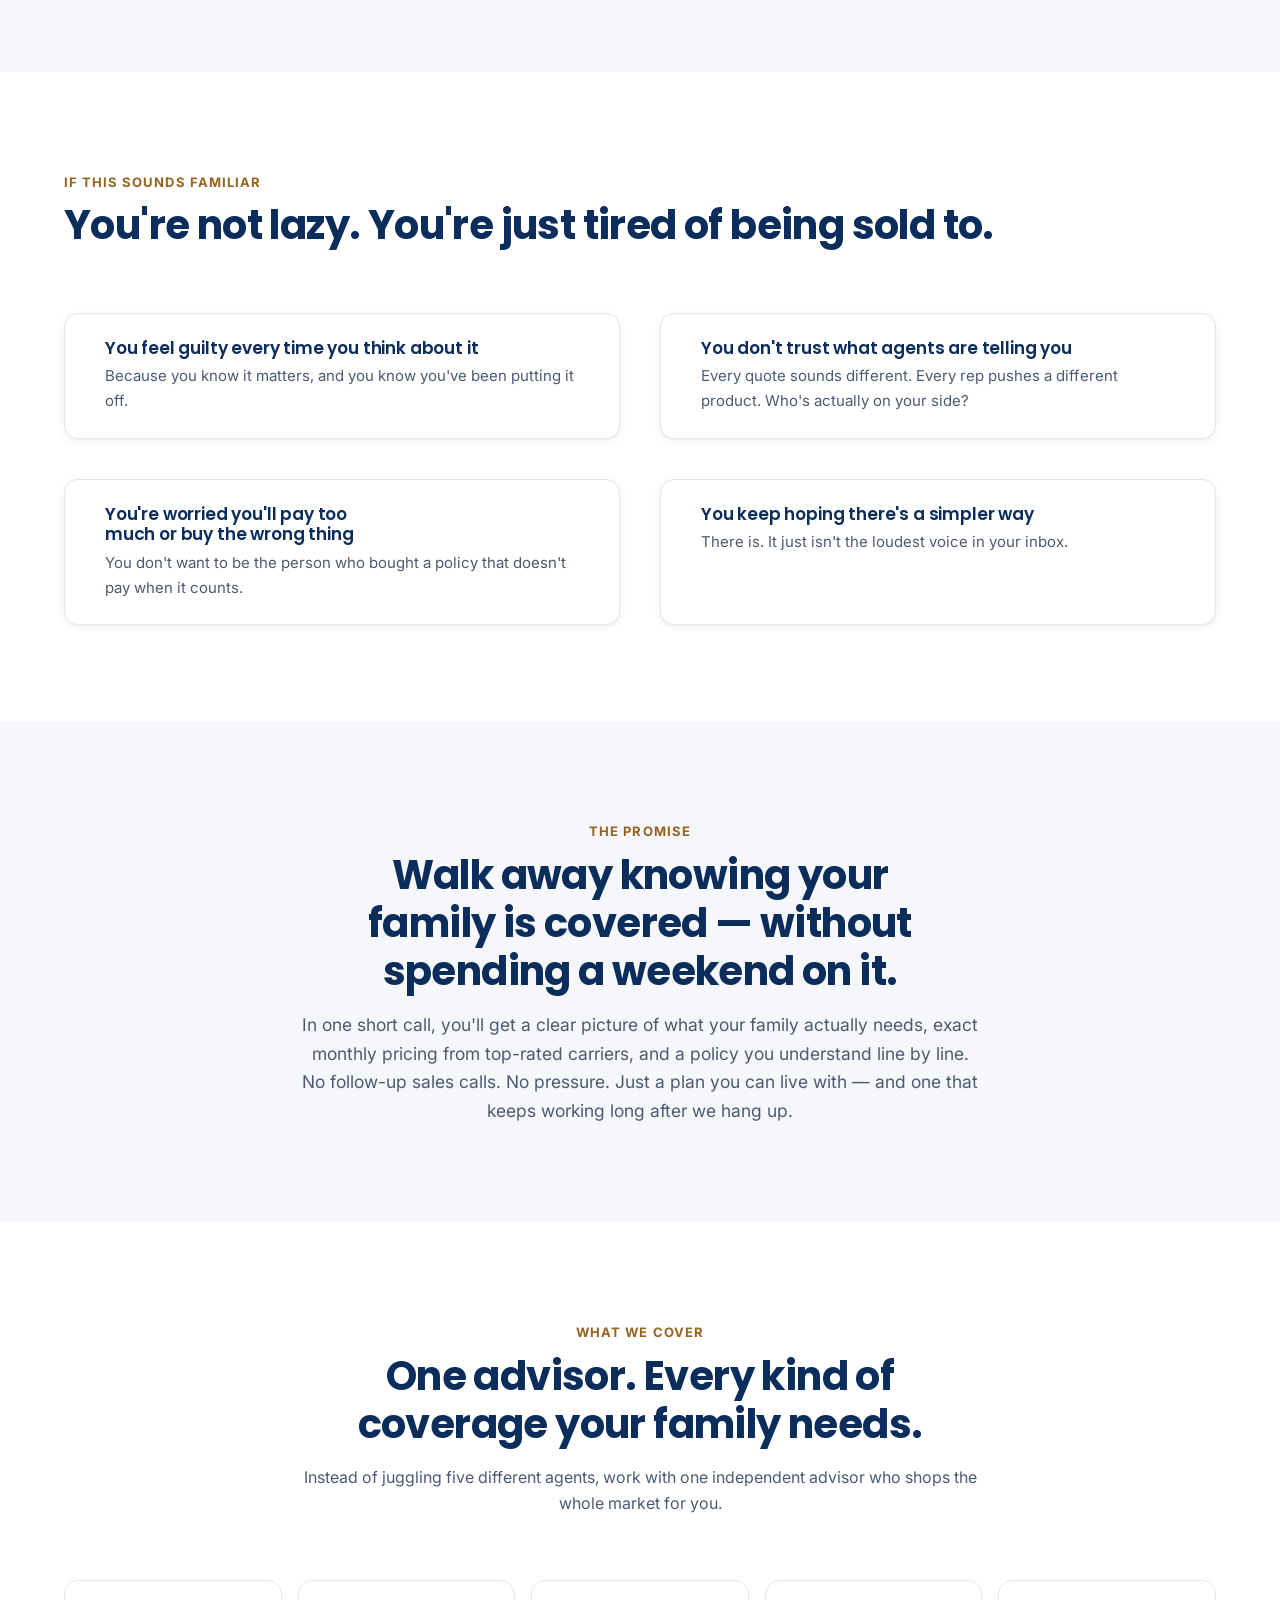
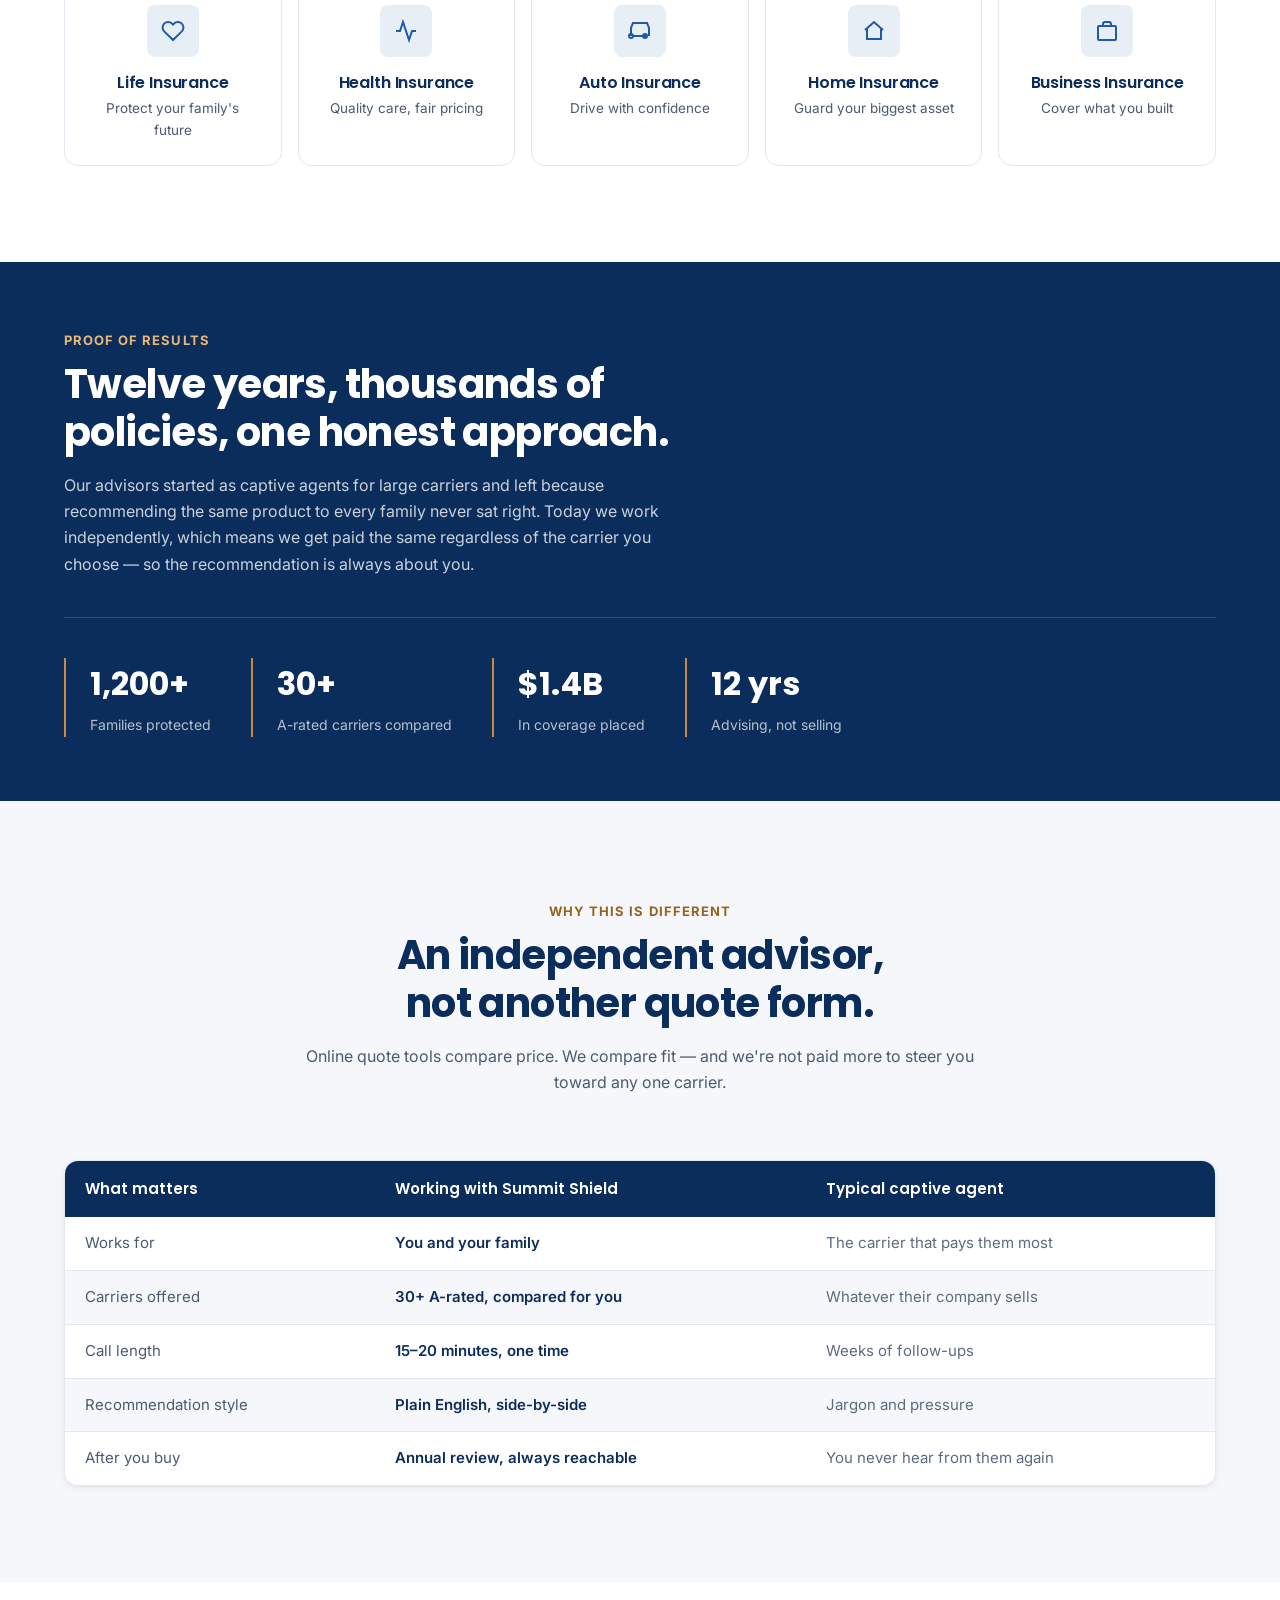
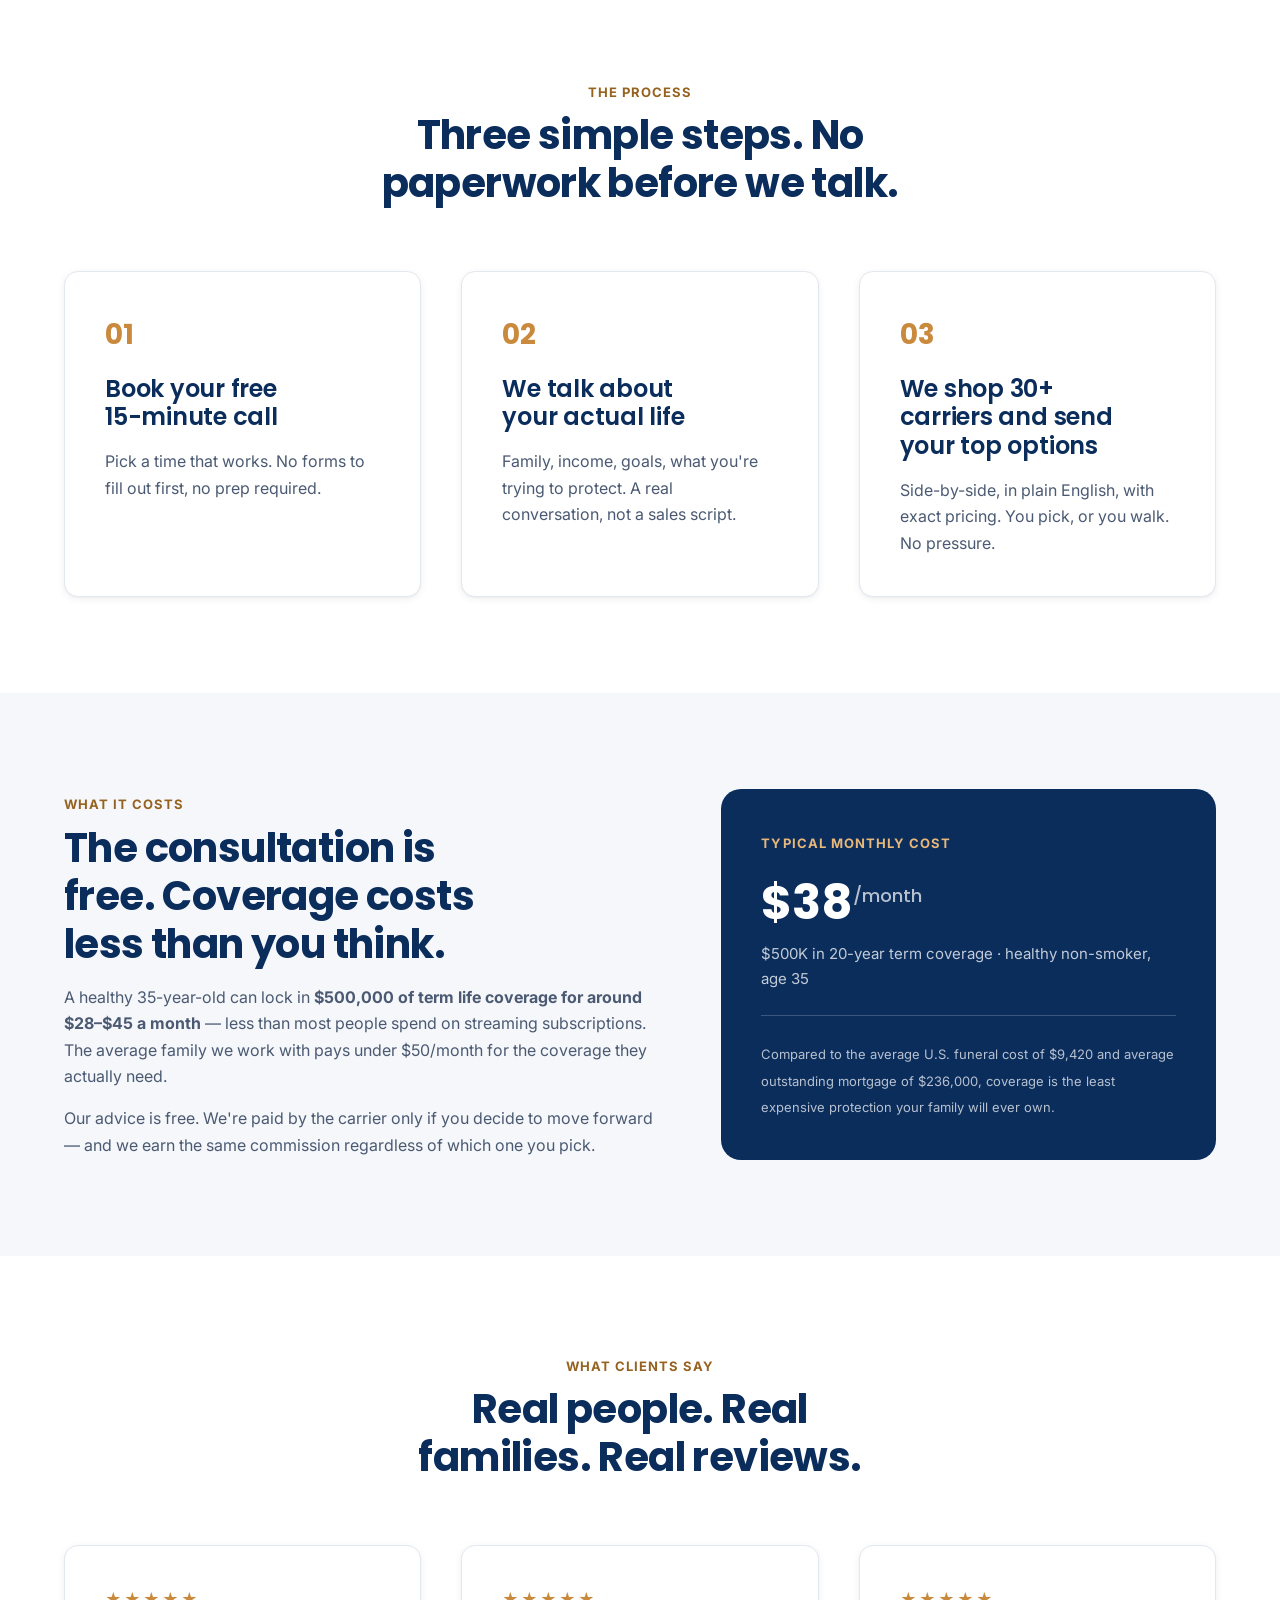
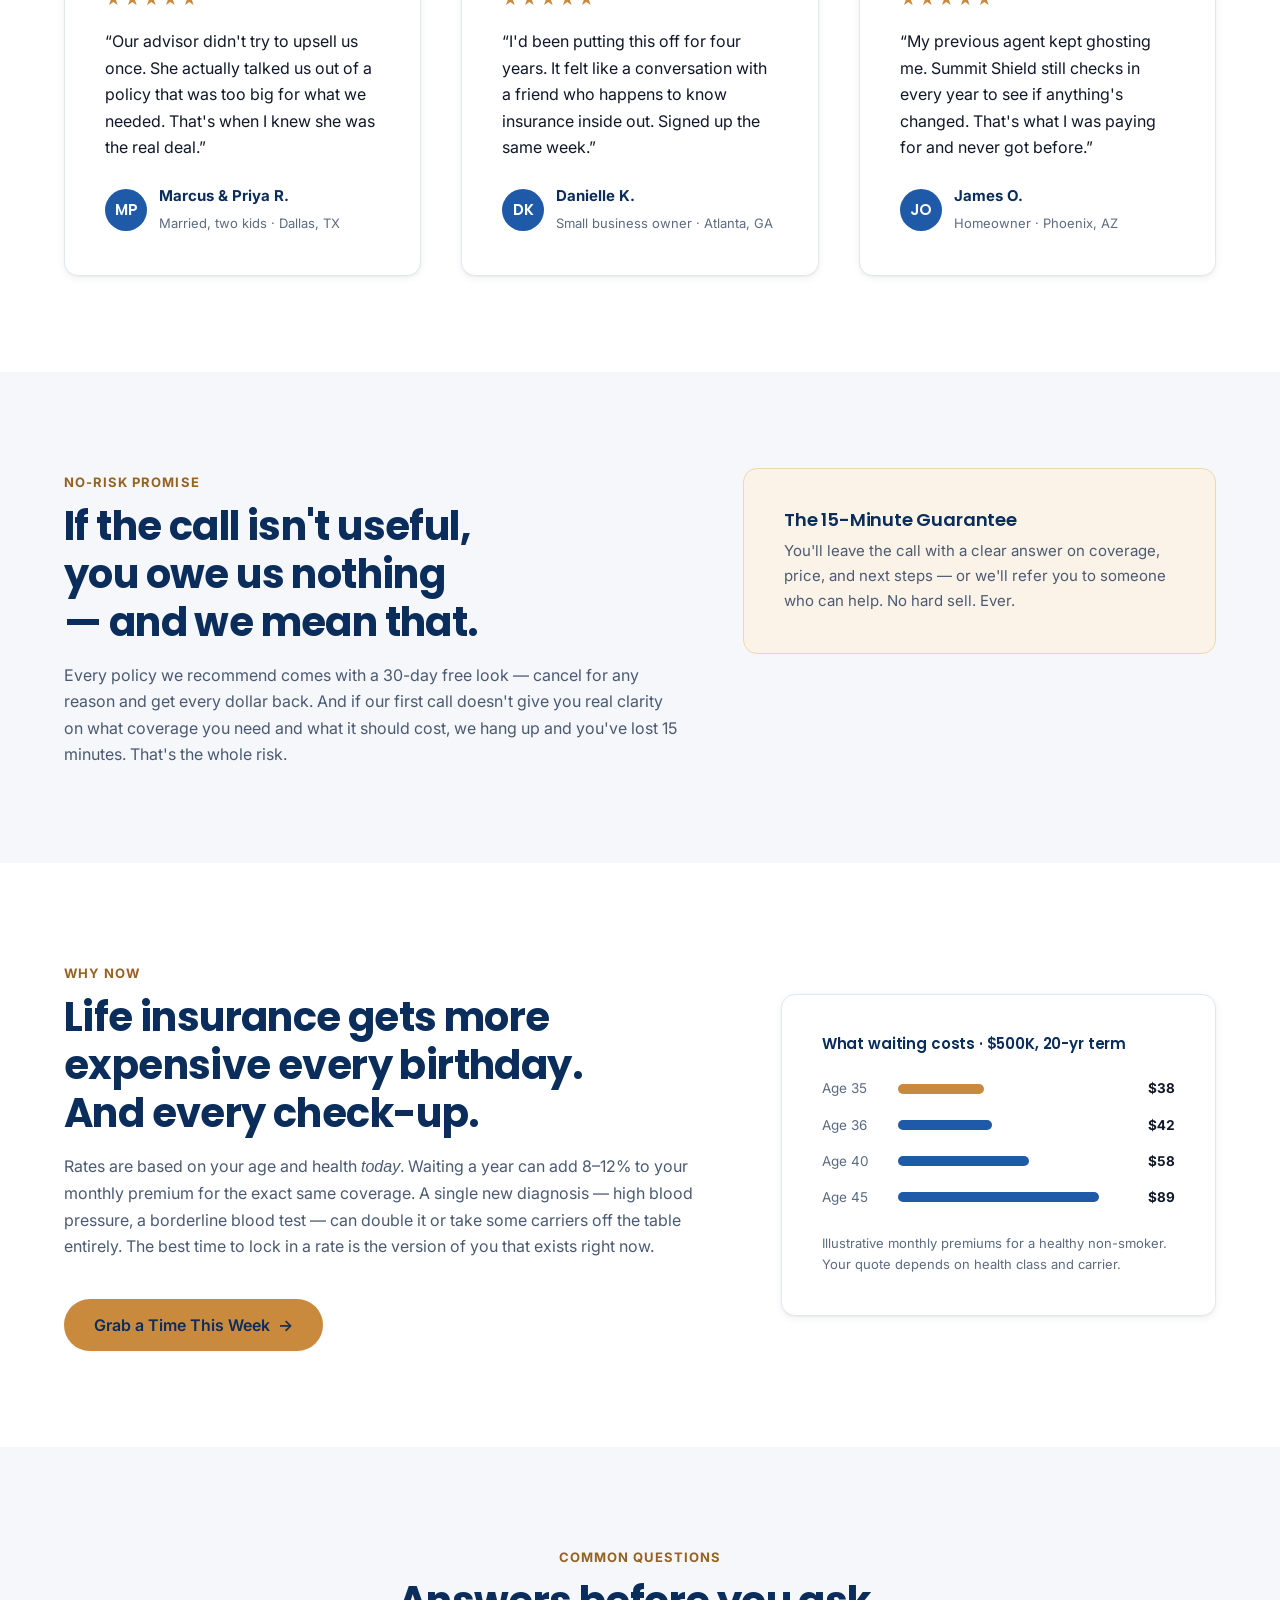
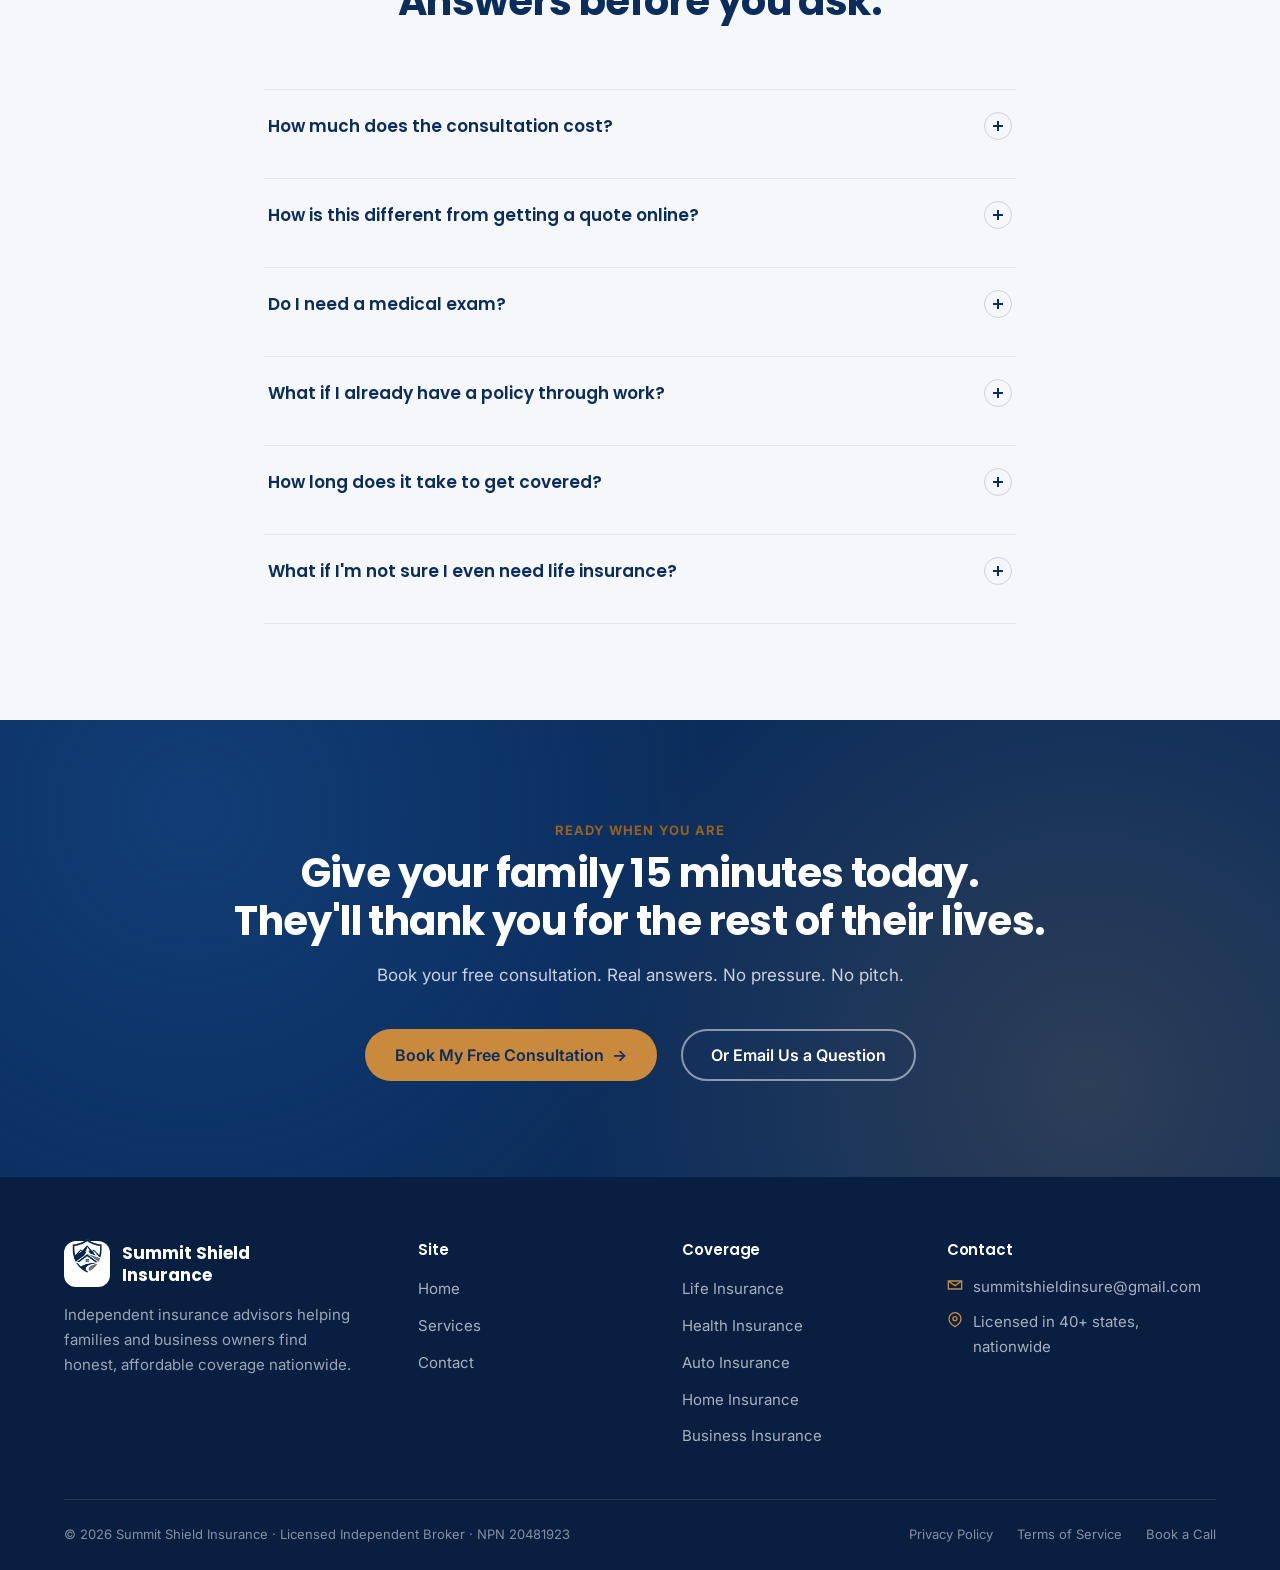
==== commit ba968302: "Design-review overhaul: restore reference copy, real photography, a11y fixes Round of self-critique " ====
--- a/index.html
+++ b/index.html
@@ -5,25 +5,26 @@
 <meta name="viewport" content="width=device-width, initial-scale=1.0">
 <title>Summit Shield Insurance | Life, Health, Auto, Home & Business Coverage</title>
 <meta name="description" content="Independent insurance advisors comparing 30+ A-rated carriers to find your family the right coverage at the right price. Book a free 15-minute consultation.">
+<meta name="theme-color" content="#0B2D5C">
+
+<!-- Social sharing -->
+<meta property="og:type" content="website">
+<meta property="og:title" content="Summit Shield Insurance — Insurance that actually fits your life">
+<meta property="og:description" content="30+ A-rated carriers compared in one honest 15-minute call. No pressure, no jargon. Book a free consultation.">
+<meta property="og:url" content="https://summitshieldinsurance.netlify.app/">
+<meta property="og:image" content="https://summitshieldinsurance.netlify.app/assets/img/og-image.png">
+<meta name="twitter:card" content="summary_large_image">
 
 <!-- Favicons -->
 <link rel="icon" type="image/png" sizes="32x32" href="assets/img/favicon-32.png">
 <link rel="apple-touch-icon" href="assets/img/apple-touch-icon.png">
 
-<!-- Fonts (GHL-safe preconnect + stylesheet) -->
+<!-- Fonts (GHL note: if pasting into GHL, move these two preconnects + the
+     stylesheet link into Site Settings > Custom Code > Header) -->
 <link rel="preconnect" href="https://fonts.googleapis.com">
 <link rel="preconnect" href="https://fonts.gstatic.com" crossorigin>
 <link href="https://fonts.googleapis.com/css2?family=Inter:wght@400;500;600;700&family=Poppins:wght@500;600;700;800&display=swap" rel="stylesheet">
 
-<!-- ============================================================
-     GHL INTEGRATION NOTE:
-     In GoHighLevel, paste the contents of styles.css into
-     Settings > Custom CSS (site-wide), and this <head> block's
-     meta/font tags into the page's Custom Code (Header) area.
-     Do not paste this file's <html>/<head>/<body> wrapper tags
-     into GHL — only the inner section markup goes into Custom
-     HTML elements when rebuilding page-by-page inside GHL.
-     ============================================================ -->
 <link rel="stylesheet" href="styles.css">
 </head>
 <body>
@@ -36,7 +37,7 @@
 <header class="site-header">
   <nav class="nav" aria-label="Primary">
     <a href="index.html" class="nav-logo" aria-label="Summit Shield Insurance home">
-      <img src="assets/img/shield-mark.png" alt="" style="height:38px;">
+      <img src="assets/img/shield-mark.png" alt="" class="nav-logo-mark">
       <span>Summit Shield <span style="color:var(--ss-secondary);font-weight:600;">Insurance</span></span>
     </a>
 
@@ -82,29 +83,24 @@
       </div>
 
       <div class="hero-media">
-        <div class="hero-media-frame" role="img" aria-label="Summit Shield Insurance advisor meeting with a client">
-          <svg width="100%" height="100%" viewBox="0 0 480 600" preserveAspectRatio="xMidYMid slice" xmlns="http://www.w3.org/2000/svg" aria-hidden="true">
-            <defs>
-              <linearGradient id="heroGrad" x1="0" y1="0" x2="1" y2="1">
-                <stop offset="0%" stop-color="#0B2D5C"/>
-                <stop offset="100%" stop-color="#1E5AA8"/>
-              </linearGradient>
-            </defs>
-            <rect width="480" height="600" fill="url(#heroGrad)"/>
-            <g opacity="0.15" fill="#ffffff">
-              <circle cx="70" cy="500" r="150"/>
-              <circle cx="430" cy="90" r="110"/>
-            </g>
-            <g transform="translate(140,190)" opacity="0.92">
-              <path d="M100 0 L200 230 L155 230 L100 100 L45 230 L0 230 Z" fill="#ffffff"/>
-            </g>
-          </svg>
-        </div>
-        <span class="hero-badge">Trusted Advisors &middot; 12+ yrs experience</span>
-        <div class="hero-card">
-          <span class="eyebrow">Recent client</span>
-          <p>&ldquo;Found us $500K in coverage for $38/month. Took 20 minutes.&rdquo;</p>
-          <cite>&mdash; Marcus R., Dallas TX</cite>
+        <div class="hero-media-frame">
+          <img src="assets/img/hero-advisor.jpg" alt="A Summit Shield advisor and a client celebrating after finding the right coverage" width="960" height="1200">
+          <div class="hero-scrim" aria-hidden="true"></div>
+          <span class="hero-badge">Independent &middot; 12+ yrs experience</span>
+          <div class="policy-card" role="img" aria-label="Example policy summary: 500,000 dollar, 20-year term life policy for 38 dollars a month with an A-plus rated carrier, rate locked at age 35">
+            <div class="policy-card-head">
+              <img src="assets/img/shield-mark.png" alt="">
+              <strong>Summit Shield</strong>
+              <span class="policy-status">Active</span>
+            </div>
+            <div class="policy-card-title">Term Life &middot; $500,000</div>
+            <div class="policy-card-rows">
+              <div class="policy-card-row"><span>Monthly premium</span><strong>$38.00</strong></div>
+              <div class="policy-card-row"><span>Term length</span><strong>20 years</strong></div>
+              <div class="policy-card-row"><span>Carrier rating</span><strong>A+</strong></div>
+              <div class="policy-card-row"><span>Rate</span><strong>Locked at age 35</strong></div>
+            </div>
+          </div>
         </div>
       </div>
     </div>
@@ -117,27 +113,86 @@
     <div class="container trust-bar-inner">
       <div class="trust-item">
         <svg width="20" height="20" viewBox="0 0 24 24" fill="none" stroke="currentColor" stroke-width="2" aria-hidden="true"><path d="M12 2l8 4v6c0 5-3.5 8.5-8 10-4.5-1.5-8-5-8-10V6l8-4z"/></svg>
-        Licensed in 40+ states
+        Licensed &amp; bonded in 40+ states
       </div>
       <div class="trust-item">
-        <svg width="20" height="20" viewBox="0 0 24 24" fill="none" stroke="currentColor" stroke-width="2" aria-hidden="true"><path d="M20 6L9 17l-5-5"/></svg>
-        30+ A-rated carrier partners
+        <svg width="20" height="20" viewBox="0 0 24 24" fill="none" stroke="currentColor" stroke-width="2" aria-hidden="true"><path d="M3 17l6-6 4 4 8-8"/><path d="M14 7h7v7"/></svg>
+        $1.4B+ in coverage placed
+      </div>
+      <div class="trust-item">
+        <svg width="20" height="20" viewBox="0 0 24 24" fill="none" stroke="currentColor" stroke-width="2" aria-hidden="true"><path d="M3 12a9 9 0 109-9 9.75 9.75 0 00-6.74 2.74L3 8"/><path d="M3 3v5h5"/></svg>
+        30-day free look on every policy
       </div>
       <div class="trust-item">
         <svg width="20" height="20" viewBox="0 0 24 24" fill="none" stroke="currentColor" stroke-width="2" aria-hidden="true"><circle cx="12" cy="12" r="10"/><path d="M12 6v6l4 2"/></svg>
-        $1.4B+ in coverage placed
-      </div>
-      <div class="trust-item">
-        <svg width="20" height="20" viewBox="0 0 24 24" fill="none" stroke="currentColor" stroke-width="2" aria-hidden="true"><path d="M12 17.3l-5.4 3.2 1.4-6.1L3 10l6.2-.5L12 3.7l2.8 5.8L21 10l-5 4.4 1.4 6.1z"/></svg>
-        4.9 &#9733; average client rating
-      </div>
-    </div>
-  </section>
-
-  <!-- ============================================================
-       3. INSURANCE SERVICES
-       ============================================================ -->
-  <section class="section section--bg" id="services" aria-labelledby="services-heading">
+        Same business day response
+      </div>
+    </div>
+  </section>
+
+  <!-- ============================================================
+       3. THE PROBLEM
+       ============================================================ -->
+  <section class="section section--bg" id="problem" aria-labelledby="problem-heading">
+    <div class="container">
+      <div class="section-head--left">
+        <span class="eyebrow">The Problem</span>
+        <h2 id="problem-heading" style="max-width:640px;">Most people put off insurance because the whole process feels rigged.</h2>
+      </div>
+      <div class="problem-cols">
+        <p>You've probably tried. You Googled &ldquo;term vs whole life,&rdquo; compared three quote sites, gave your number to one — and got calls for six weeks from agents pushing whatever pays them best.</p>
+        <p>So the tab stays open. Months pass. The people you love stay one bad day away from a financial mess you already know how to prevent.</p>
+      </div>
+    </div>
+  </section>
+
+  <!-- ============================================================
+       4. IF THIS SOUNDS FAMILIAR (pain points)
+       ============================================================ -->
+  <section class="section section--white" id="sounds-familiar" aria-labelledby="familiar-heading">
+    <div class="container">
+      <div class="section-head--left">
+        <span class="eyebrow">If This Sounds Familiar</span>
+        <h2 id="familiar-heading">You're not lazy. You're just tired of being sold to.</h2>
+      </div>
+      <div class="grid grid--2">
+        <div class="pain-card">
+          <h3>You feel guilty every time you think about it</h3>
+          <p>Because you know it matters, and you know you've been putting it off.</p>
+        </div>
+        <div class="pain-card">
+          <h3>You don't trust what agents are telling you</h3>
+          <p>Every quote sounds different. Every rep pushes a different product. Who's actually on your side?</p>
+        </div>
+        <div class="pain-card">
+          <h3>You're worried you'll pay too much or buy the wrong thing</h3>
+          <p>You don't want to be the person who bought a policy that doesn't pay when it counts.</p>
+        </div>
+        <div class="pain-card">
+          <h3>You keep hoping there's a simpler way</h3>
+          <p>There is. It just isn't the loudest voice in your inbox.</p>
+        </div>
+      </div>
+    </div>
+  </section>
+
+  <!-- ============================================================
+       5. THE PROMISE
+       ============================================================ -->
+  <section class="section section--bg" id="promise" aria-labelledby="promise-heading">
+    <div class="container">
+      <div class="promise-inner">
+        <span class="eyebrow">The Promise</span>
+        <h2 id="promise-heading">Walk away knowing your family is covered — without spending a weekend on it.</h2>
+        <p>In one short call, you'll get a clear picture of what your family actually needs, exact monthly pricing from top-rated carriers, and a policy you understand line by line. No follow-up sales calls. No pressure. Just a plan you can live with — and one that keeps working long after we hang up.</p>
+      </div>
+    </div>
+  </section>
+
+  <!-- ============================================================
+       6. INSURANCE SERVICES
+       ============================================================ -->
+  <section class="section section--white" id="services" aria-labelledby="services-heading">
     <div class="container">
       <div class="section-head">
         <span class="eyebrow">What We Cover</span>
@@ -176,7 +231,7 @@
   </section>
 
   <!-- ============================================================
-       PROOF OF RESULTS (navy stats band)
+       7. PROOF OF RESULTS (navy stats band)
        ============================================================ -->
   <section class="section section--tight section--navy">
     <div class="container">
@@ -194,9 +249,9 @@
   </section>
 
   <!-- ============================================================
-       4. WHY CHOOSE SUMMIT SHIELD
-       ============================================================ -->
-  <section class="section section--white" id="why-us" aria-labelledby="why-heading">
+       8. WHY CHOOSE SUMMIT SHIELD (comparison)
+       ============================================================ -->
+  <section class="section section--bg" id="why-us" aria-labelledby="why-heading">
     <div class="container">
       <div class="section-head">
         <span class="eyebrow">Why This Is Different</span>
@@ -226,9 +281,9 @@
   </section>
 
   <!-- ============================================================
-       5. OUR PROCESS
-       ============================================================ -->
-  <section class="section section--bg" id="process" aria-labelledby="process-heading">
+       9. OUR PROCESS
+       ============================================================ -->
+  <section class="section section--white" id="process" aria-labelledby="process-heading">
     <div class="container">
       <div class="section-head">
         <span class="eyebrow">The Process</span>
@@ -256,9 +311,9 @@
   </section>
 
   <!-- ============================================================
-       WHAT IT COSTS
-       ============================================================ -->
-  <section class="section section--white">
+       10. WHAT IT COSTS
+       ============================================================ -->
+  <section class="section section--bg">
     <div class="container">
       <div class="cost-block">
         <div>
@@ -279,9 +334,9 @@
   </section>
 
   <!-- ============================================================
-       6. TESTIMONIALS
-       ============================================================ -->
-  <section class="section section--bg" id="testimonials" aria-labelledby="testimonials-heading">
+       11. TESTIMONIALS
+       ============================================================ -->
+  <section class="section section--white" id="testimonials" aria-labelledby="testimonials-heading">
     <div class="container">
       <div class="section-head">
         <span class="eyebrow">What Clients Say</span>
@@ -318,9 +373,9 @@
   </section>
 
   <!-- ============================================================
-       NO-RISK PROMISE
-       ============================================================ -->
-  <section class="section section--white">
+       12. NO-RISK PROMISE (guarantee)
+       ============================================================ -->
+  <section class="section section--bg">
     <div class="container">
       <div class="promise-block">
         <div>
@@ -337,7 +392,33 @@
   </section>
 
   <!-- ============================================================
-       7. FAQ
+       13. WHY NOW (urgency)
+       ============================================================ -->
+  <section class="section section--white" id="why-now" aria-labelledby="why-now-heading">
+    <div class="container">
+      <div class="why-now-block">
+        <div>
+          <span class="eyebrow">Why Now</span>
+          <h2 id="why-now-heading">Life insurance gets more expensive every birthday. And every check-up.</h2>
+          <p>Rates are based on your age and health <em>today</em>. Waiting a year can add 8&ndash;12% to your monthly premium for the exact same coverage. A single new diagnosis — high blood pressure, a borderline blood test — can double it or take some carriers off the table entirely. The best time to lock in a rate is the version of you that exists right now.</p>
+          <a href="contact.html#consultation" class="btn btn--primary">Grab a Time This Week <span class="btn-arrow" aria-hidden="true">&rarr;</span></a>
+        </div>
+        <div class="rate-visual" role="img" aria-label="Chart of illustrative monthly premiums rising with age: 38 dollars at age 35, 42 dollars at 36, 58 dollars at 40, and 89 dollars at 45">
+          <h4>What waiting costs &middot; $500K, 20-yr term</h4>
+          <div class="rate-bars">
+            <div class="rate-bar-row"><span>Age 35</span><div class="rate-bar is-now" style="width:43%;"></div><strong>$38</strong></div>
+            <div class="rate-bar-row"><span>Age 36</span><div class="rate-bar" style="width:47%;"></div><strong>$42</strong></div>
+            <div class="rate-bar-row"><span>Age 40</span><div class="rate-bar" style="width:65%;"></div><strong>$58</strong></div>
+            <div class="rate-bar-row"><span>Age 45</span><div class="rate-bar" style="width:100%;"></div><strong>$89</strong></div>
+          </div>
+          <small>Illustrative monthly premiums for a healthy non-smoker. Your quote depends on health class and carrier.</small>
+        </div>
+      </div>
+    </div>
+  </section>
+
+  <!-- ============================================================
+       14. FAQ
        ============================================================ -->
   <section class="section section--bg" id="faq" aria-labelledby="faq-heading">
     <div class="container container--narrow">
@@ -418,7 +499,7 @@
   </section>
 
   <!-- ============================================================
-       8. CALL TO ACTION
+       15. CALL TO ACTION
        ============================================================ -->
   <section class="cta-band" aria-labelledby="cta-heading">
     <div class="container">
@@ -427,7 +508,7 @@
       <p>Book your free consultation. Real answers. No pressure. No pitch.</p>
       <div class="cta-band-actions">
         <a href="contact.html#consultation" class="btn btn--primary">Book My Free Consultation <span class="btn-arrow" aria-hidden="true">&rarr;</span></a>
-        <a href="tel:+15555550123" class="btn btn--on-navy">Or call (555) 555-0123</a>
+        <a href="mailto:summitshieldinsure@gmail.com" class="btn btn--on-navy">Or Email Us a Question</a>
       </div>
     </div>
   </section>
@@ -441,9 +522,9 @@
   <div class="container">
     <div class="footer-grid">
       <div class="footer-brand">
-        <div style="display:flex;align-items:center;gap:10px;margin-bottom:16px;">
-          <img src="assets/img/shield-mark.png" alt="" style="height:42px;filter:brightness(0) invert(1);margin:0;">
-          <span style="font-family:var(--font-heading);font-weight:700;color:#fff;font-size:1.0625rem;line-height:1.3;">Summit Shield<br>Insurance</span>
+        <div class="footer-lockup">
+          <span class="footer-mark"><img src="assets/img/shield-mark.png" alt=""></span>
+          <strong>Summit Shield<br>Insurance</strong>
         </div>
         <p>Independent insurance advisors helping families and business owners find honest, affordable coverage nationwide.</p>
       </div>
@@ -469,12 +550,8 @@
         <h5>Contact</h5>
         <ul class="footer-contact">
           <li>
-            <svg width="16" height="16" viewBox="0 0 24 24" fill="none" stroke="currentColor" stroke-width="2" aria-hidden="true"><path d="M22 16.92v3a2 2 0 01-2.18 2 19.79 19.79 0 01-8.63-3.07 19.5 19.5 0 01-6-6 19.79 19.79 0 01-3.07-8.67A2 2 0 014.11 2h3a2 2 0 012 1.72c.127.96.361 1.903.7 2.81a2 2 0 01-.45 2.11L8.09 9.91a16 16 0 006 6l1.27-1.27a2 2 0 012.11-.45c.907.339 1.85.573 2.81.7A2 2 0 0122 16.92z"/></svg>
-            <a href="tel:+15555550123">(555) 555-0123</a>
-          </li>
-          <li>
-            <svg width="16" height="16" viewBox="0 0 24 24" fill="none" stroke="currentColor" stroke-width="2" aria-hidden="true"><path d="M4 4h16v16H4z" opacity="0"/><path d="M22 6l-10 7L2 6"/><path d="M2 6h20v12H2z"/></svg>
-            <a href="mailto:hello@summitshieldinsurance.com">hello@summitshieldinsurance.com</a>
+            <svg width="16" height="16" viewBox="0 0 24 24" fill="none" stroke="currentColor" stroke-width="2" aria-hidden="true"><path d="M22 6l-10 7L2 6"/><path d="M2 6h20v12H2z"/></svg>
+            <a href="mailto:summitshieldinsure@gmail.com">summitshieldinsure@gmail.com</a>
           </li>
           <li>
             <svg width="16" height="16" viewBox="0 0 24 24" fill="none" stroke="currentColor" stroke-width="2" aria-hidden="true"><path d="M21 10c0 7-9 12-9 12s-9-5-9-12a9 9 0 0118 0z"/><circle cx="12" cy="10" r="3"/></svg>
@@ -486,8 +563,8 @@
     <div class="footer-bottom">
       <span>&copy; 2026 Summit Shield Insurance &middot; Licensed Independent Broker &middot; NPN 20481923</span>
       <div class="footer-legal">
-        <a href="#">Privacy Policy</a>
-        <a href="#">Terms of Service</a>
+        <a href="privacy.html">Privacy Policy</a>
+        <a href="terms.html">Terms of Service</a>
         <a href="contact.html">Book a Call</a>
       </div>
     </div>
--- a/styles.css
+++ b/styles.css
@@ -24,12 +24,13 @@
   --ss-secondary: #1E5AA8;     /* Trust blue — links, accents, secondary buttons */
   --ss-secondary-light: #2E6FC4;
   --ss-accent: #C98A3E;        /* Warm gold accent — CTAs, highlights (used sparingly) */
-  --ss-accent-dark: #B3782F;
+  --ss-accent-dark: #B3782F;   /* Gold hover state (backgrounds only) */
+  --ss-accent-text: #96621F;   /* Gold dark enough for small text on light bg (WCAG AA) */
   --ss-bg: #F5F7FA;            /* Page background */
   --ss-white: #FFFFFF;
   --ss-ink: #101828;           /* Body copy near-black */
   --ss-ink-muted: #4B5A72;     /* Secondary text */
-  --ss-ink-faint: #7B8AA0;     /* Tertiary / captions */
+  --ss-ink-faint: #5C6B80;     /* Tertiary / captions (4.5:1+ on white) */
   --ss-border: #E2E8F0;
   --ss-border-strong: #CBD5E1;
   --ss-success: #1E7A4C;
@@ -86,7 +87,12 @@
   background: var(--ss-bg);
   -webkit-font-smoothing: antialiased;
   -moz-osx-font-smoothing: grayscale;
-}
+  /* Sticky footer: short pages (404, legal) never strand the footer mid-viewport */
+  min-height: 100vh;
+  display: flex;
+  flex-direction: column;
+}
+main { flex: 1; }
 
 img { max-width: 100%; height: auto; display: block; }
 a { color: var(--ss-secondary); text-decoration: none; }
@@ -107,6 +113,20 @@
 h2 { font-size: clamp(1.75rem, 3.5vw, 2.5rem); font-weight: 700; letter-spacing: -0.015em; }
 h3 { font-size: clamp(1.25rem, 2.2vw, 1.5rem); }
 h4 { font-size: 1.125rem; }
+
+h1, h2, h3 { text-wrap: balance; }
+
+/* Keep anchor targets clear of the sticky header */
+[id] { scroll-margin-top: 96px; }
+
+/* Respect reduced-motion preferences */
+@media (prefers-reduced-motion: reduce) {
+  html { scroll-behavior: auto; }
+  *, *::before, *::after {
+    transition-duration: 0.01ms !important;
+    animation-duration: 0.01ms !important;
+  }
+}
 
 p { margin: 0 0 var(--space-sm); color: var(--ss-ink-muted); }
 p:last-child { margin-bottom: 0; }
@@ -188,7 +208,7 @@
   font-weight: 700;
   letter-spacing: 0.08em;
   text-transform: uppercase;
-  color: var(--ss-accent-dark);
+  color: var(--ss-accent-text);
   margin-bottom: var(--space-xs);
 }
 .section--navy .eyebrow { color: #E8B87A; }
@@ -249,6 +269,10 @@
 }
 .btn:hover { transform: translateY(-1px); }
 .btn:active { transform: translateY(0); }
+
+@media (max-width: 480px) {
+  .btn { white-space: normal; text-align: center; overflow-wrap: anywhere; }
+}
 
 .btn--primary {
   background: var(--ss-accent);
@@ -499,12 +523,22 @@
   aspect-ratio: 4/5;
   background: var(--ss-primary);
 }
-.hero-media-frame img {
-  width: 100%; height: 100%; object-fit: cover;
+.hero-media-frame > img {
+  position: absolute;
+  inset: 0;
+  width: 100%;
+  height: 100%;
+  object-fit: cover;
+}
+/* Navy scrim anchors the floating card and ties the photo to the brand */
+.hero-scrim {
+  position: absolute;
+  inset: 0;
+  background: linear-gradient(180deg, rgba(8, 31, 66, 0) 40%, rgba(8, 31, 66, 0.82) 100%);
 }
 .hero-badge {
   position: absolute;
-  top: 20px; right: 20px;
+  top: 16px; right: 16px;
   background: var(--ss-accent);
   color: var(--ss-primary);
   font-weight: 700;
@@ -512,25 +546,80 @@
   padding: 8px 14px;
   border-radius: var(--radius-pill);
   box-shadow: var(--shadow-md);
-}
-.hero-card {
+  z-index: 2;
+}
+
+/* Floating policy summary card — makes the product concrete */
+.policy-card {
   position: absolute;
-  left: -20px;
-  bottom: -24px;
+  bottom: 20px;
+  left: 50%;
+  transform: translateX(-50%);
+  width: min(300px, calc(100% - 40px));
   background: #fff;
   border-radius: var(--radius-md);
-  box-shadow: var(--shadow-lg);
-  padding: var(--space-md);
-  max-width: 280px;
-}
-.hero-card .eyebrow { margin-bottom: 4px; font-size: 0.6875rem; }
-.hero-card p { font-size: 0.9375rem; color: var(--ss-ink); margin-bottom: 6px; }
-.hero-card cite { font-size: 0.8125rem; color: var(--ss-ink-faint); font-style: normal; }
+  box-shadow: 0 20px 50px rgba(4, 15, 34, 0.45);
+  padding: 18px 20px;
+  z-index: 2;
+}
+.policy-card-head {
+  display: flex;
+  align-items: center;
+  gap: 10px;
+  padding-bottom: 12px;
+  border-bottom: 1px solid var(--ss-border);
+  margin-bottom: 12px;
+}
+.policy-card-head img { height: 26px; width: auto; }
+.policy-card-head strong {
+  font-family: var(--font-heading);
+  font-size: 0.875rem;
+  color: var(--ss-primary);
+}
+.policy-status {
+  margin-left: auto;
+  display: inline-flex;
+  align-items: center;
+  gap: 6px;
+  font-size: 0.6875rem;
+  font-weight: 700;
+  letter-spacing: 0.04em;
+  text-transform: uppercase;
+  color: var(--ss-success);
+  background: var(--ss-success-bg);
+  padding: 4px 10px;
+  border-radius: var(--radius-pill);
+}
+.policy-status::before {
+  content: '';
+  width: 6px; height: 6px;
+  border-radius: 50%;
+  background: var(--ss-success);
+}
+.policy-card-title {
+  font-family: var(--font-heading);
+  font-weight: 600;
+  font-size: 1.0625rem;
+  color: var(--ss-primary);
+  margin-bottom: 10px;
+}
+.policy-card-rows { display: grid; gap: 7px; }
+.policy-card-row {
+  display: flex;
+  justify-content: space-between;
+  font-size: 0.8438rem;
+  color: var(--ss-ink-faint);
+}
+.policy-card-row strong {
+  color: var(--ss-ink);
+  font-weight: 600;
+  font-variant-numeric: tabular-nums;
+}
 
 @media (max-width: 980px) {
   .hero .container { grid-template-columns: 1fr; gap: var(--space-xl); }
-  .hero-media { order: -1; max-width: 420px; margin: 0 auto; }
-  .hero-card { left: 0; right: 0; margin: 0 auto; bottom: -20px; }
+  /* Copy first on mobile — the headline is the hook, not the illustration */
+  .hero-media { max-width: 460px; margin: 0 auto; width: 100%; }
 }
 
 /* ==========================================================================
@@ -622,6 +711,89 @@
 }
 .check-card h4 { margin-bottom: 6px; }
 .check-card p { font-size: 0.9375rem; margin-bottom: 0; }
+
+/* ==========================================================================
+   9b. PROBLEM / PAIN / PROMISE / WHY-NOW (narrative sections)
+   ========================================================================== */
+.problem-cols {
+  display: grid;
+  grid-template-columns: 1fr 1fr;
+  gap: var(--space-lg);
+  max-width: 900px;
+}
+.problem-cols p { margin-bottom: 0; }
+@media (max-width: 700px) {
+  .problem-cols { grid-template-columns: 1fr; }
+}
+
+.pain-card {
+  background: var(--ss-white);
+  border: 1px solid var(--ss-border);
+  border-radius: var(--radius-md);
+  padding: var(--space-md) var(--space-lg);
+  box-shadow: var(--shadow-card);
+}
+.pain-card h3 {
+  font-size: 1.0625rem;
+  margin-bottom: 6px;
+}
+.pain-card p { font-size: 0.9375rem; margin-bottom: 0; }
+
+.promise-inner {
+  max-width: 760px;
+  margin: 0 auto;
+  text-align: center;
+}
+.promise-inner p {
+  font-size: 1.0938rem;
+  max-width: 62ch;
+  margin: 0 auto;
+}
+
+.why-now-block {
+  display: grid;
+  grid-template-columns: 1.2fr 0.8fr;
+  gap: var(--space-xl);
+  align-items: center;
+}
+.why-now-block .btn { margin-top: var(--space-md); }
+.rate-visual {
+  background: var(--ss-white);
+  border: 1px solid var(--ss-border);
+  border-radius: var(--radius-md);
+  box-shadow: var(--shadow-card);
+  padding: var(--space-lg);
+}
+.rate-visual h4 { font-size: 0.9375rem; margin-bottom: var(--space-md); }
+.rate-bars { display: grid; gap: 14px; }
+.rate-bar-row {
+  display: grid;
+  grid-template-columns: 64px 1fr 64px;
+  align-items: center;
+  gap: 12px;
+  font-size: 0.8438rem;
+  color: var(--ss-ink-faint);
+}
+.rate-bar-row strong {
+  color: var(--ss-ink);
+  font-variant-numeric: tabular-nums;
+  text-align: right;
+}
+.rate-bar {
+  height: 10px;
+  border-radius: var(--radius-pill);
+  background: var(--ss-secondary);
+}
+.rate-bar.is-now { background: var(--ss-accent); }
+.rate-visual small {
+  display: block;
+  margin-top: var(--space-md);
+  color: var(--ss-ink-faint);
+  font-size: 0.8125rem;
+}
+@media (max-width: 820px) {
+  .why-now-block { grid-template-columns: 1fr; }
+}
 
 /* ==========================================================================
    10. STATS STRIP (navy)
@@ -843,15 +1015,23 @@
 .faq-question[aria-expanded="true"] .faq-icon::after { opacity: 0; }
 
 .faq-answer {
-  max-height: 0;
+  display: grid;
+  grid-template-rows: 0fr;
+  transition: grid-template-rows var(--transition-base);
+}
+.faq-item.is-open .faq-answer {
+  grid-template-rows: 1fr;
+}
+.faq-answer-inner {
   overflow: hidden;
-  transition: max-height var(--transition-base);
-}
-.faq-answer-inner {
-  padding: 0 4px var(--space-md);
+  min-height: 0;
+  padding: 0 4px;
   color: var(--ss-ink-muted);
   font-size: 0.9688rem;
   max-width: 68ch;
+}
+.faq-item.is-open .faq-answer-inner {
+  padding-bottom: var(--space-md);
 }
 
 /* ==========================================================================
@@ -915,7 +1095,9 @@
   align-items: flex-start;
   color: rgba(255,255,255,0.65);
   font-size: 0.9375rem;
-}
+  min-width: 0;
+}
+.footer-contact a { overflow-wrap: anywhere; }
 .footer-contact svg { flex-shrink: 0; margin-top: 2px; color: var(--ss-accent); }
 .footer-bottom {
   display: flex;
@@ -1131,7 +1313,8 @@
   color: var(--ss-accent);
 }
 .contact-info-list strong { display: block; color: #fff; font-size: 0.9375rem; }
-.contact-info-list span, .contact-info-list a { color: rgba(255,255,255,0.75); font-size: 0.9375rem; }
+.contact-info-list span, .contact-info-list a { color: rgba(255,255,255,0.75); font-size: 0.9375rem; overflow-wrap: anywhere; }
+.contact-info-list li > div { min-width: 0; }
 .contact-info-list a:hover { color: #fff; }
 
 .contact-hours {
@@ -1217,6 +1400,105 @@
 .map-wrap iframe { width: 100%; height: 100%; border: 0; }
 
 /* ==========================================================================
+   20b. SERVICE MEDIA PANELS (ridge motif + stat chip)
+   ========================================================================== */
+.service-media { position: relative; }
+.service-stat-chip {
+  position: absolute;
+  left: 16px;
+  bottom: 16px;
+  background: #fff;
+  border-radius: var(--radius-sm);
+  box-shadow: var(--shadow-md);
+  padding: 10px 16px;
+  z-index: 2;
+}
+.service-stat-chip strong {
+  display: block;
+  font-family: var(--font-heading);
+  font-size: 1.125rem;
+  color: var(--ss-primary);
+  font-variant-numeric: tabular-nums;
+}
+.service-stat-chip span {
+  font-size: 0.75rem;
+  color: var(--ss-ink-faint);
+}
+
+/* ==========================================================================
+   20c. PROSE PAGES (privacy / terms) & 404
+   ========================================================================== */
+.prose {
+  max-width: 720px;
+  margin: 0 auto;
+}
+.prose h2 {
+  font-size: 1.375rem;
+  margin-top: var(--space-xl);
+}
+.prose h2:first-child { margin-top: 0; }
+.prose ul { list-style: disc; padding-left: 24px; margin-bottom: var(--space-sm); }
+.prose ul li { color: var(--ss-ink-muted); margin-bottom: 6px; }
+.prose-updated {
+  font-size: 0.875rem;
+  color: var(--ss-ink-faint);
+  margin-bottom: var(--space-xl);
+}
+
+.error-page {
+  min-height: 55vh;
+  display: flex;
+  align-items: center;
+  text-align: center;
+  padding: var(--space-2xl) 0;
+}
+.error-page .container { max-width: 560px; }
+.error-code {
+  font-family: var(--font-heading);
+  font-size: 5rem;
+  font-weight: 700;
+  color: var(--ss-secondary);
+  line-height: 1;
+  margin-bottom: var(--space-sm);
+}
+.error-page .cta-row {
+  display: flex;
+  justify-content: center;
+  gap: var(--space-sm);
+  flex-wrap: wrap;
+  margin-top: var(--space-lg);
+}
+
+/* ==========================================================================
+   20d. BRAND MARKS (nav / footer)
+   ========================================================================== */
+.nav-logo-mark { height: 38px; width: auto; }
+.footer-lockup {
+  display: flex;
+  align-items: center;
+  gap: 12px;
+  margin-bottom: var(--space-sm);
+}
+.footer-mark {
+  display: flex;
+  align-items: center;
+  justify-content: center;
+  width: 46px;
+  height: 46px;
+  flex-shrink: 0;
+  background: #fff;
+  border-radius: 12px;
+}
+.footer-mark img { height: 34px; width: auto; }
+.footer-lockup strong {
+  font-family: var(--font-heading);
+  font-weight: 700;
+  color: #fff;
+  font-size: 1.0625rem;
+  line-height: 1.3;
+}
+
+/* ==========================================================================
    21. MISC UTILITIES
    ========================================================================== */
 .divider {
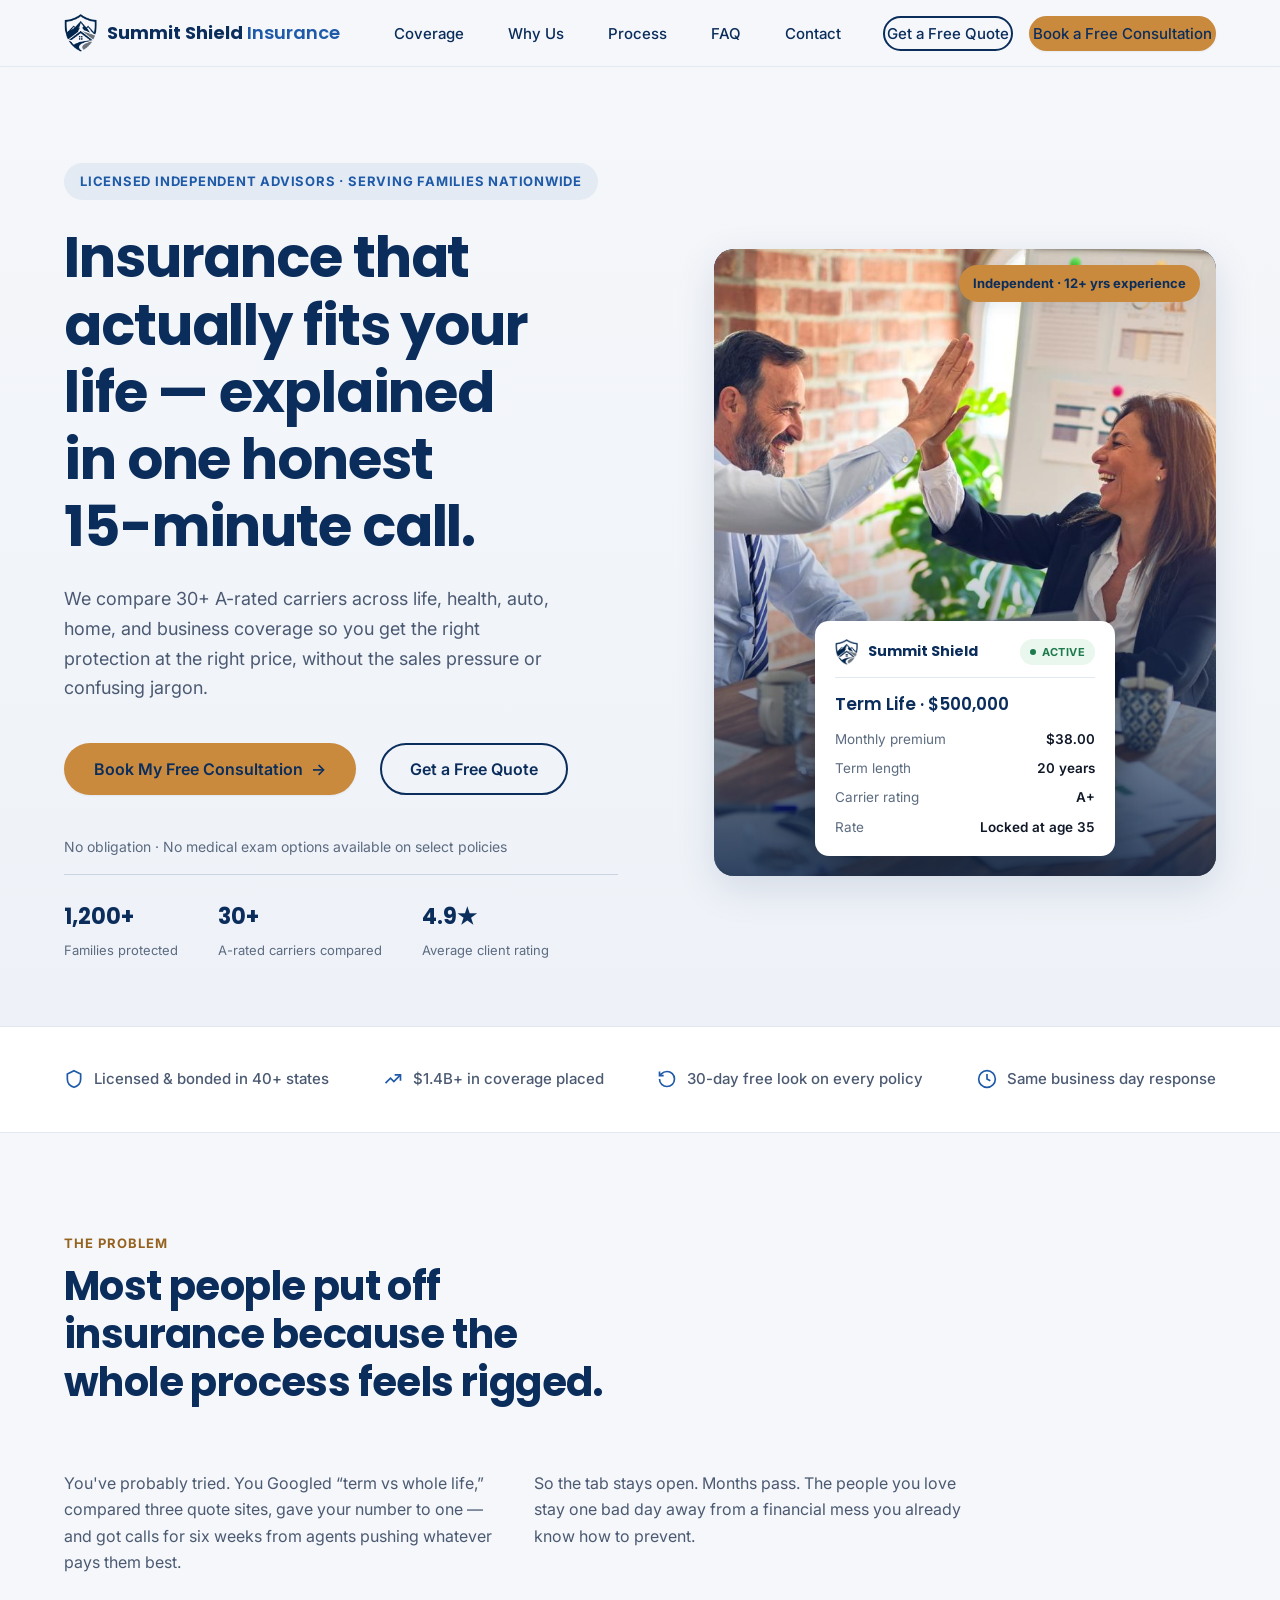
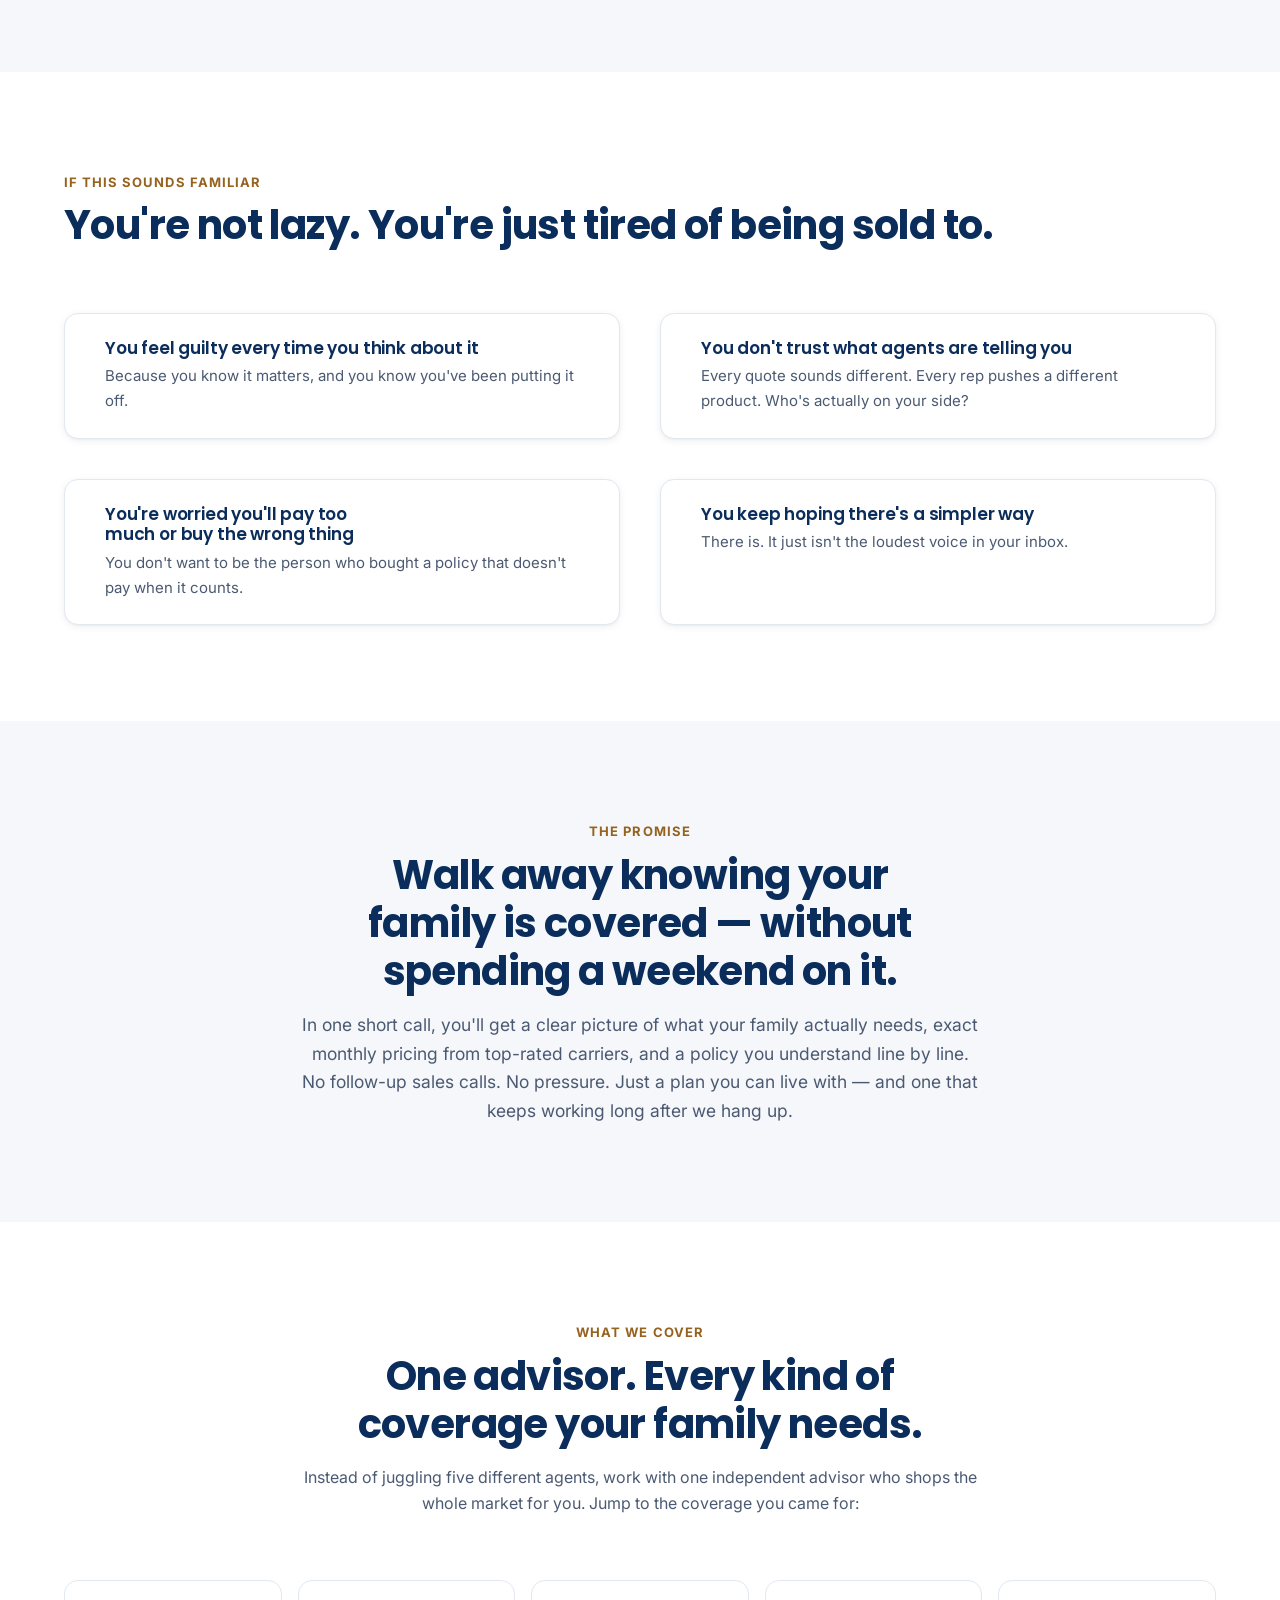
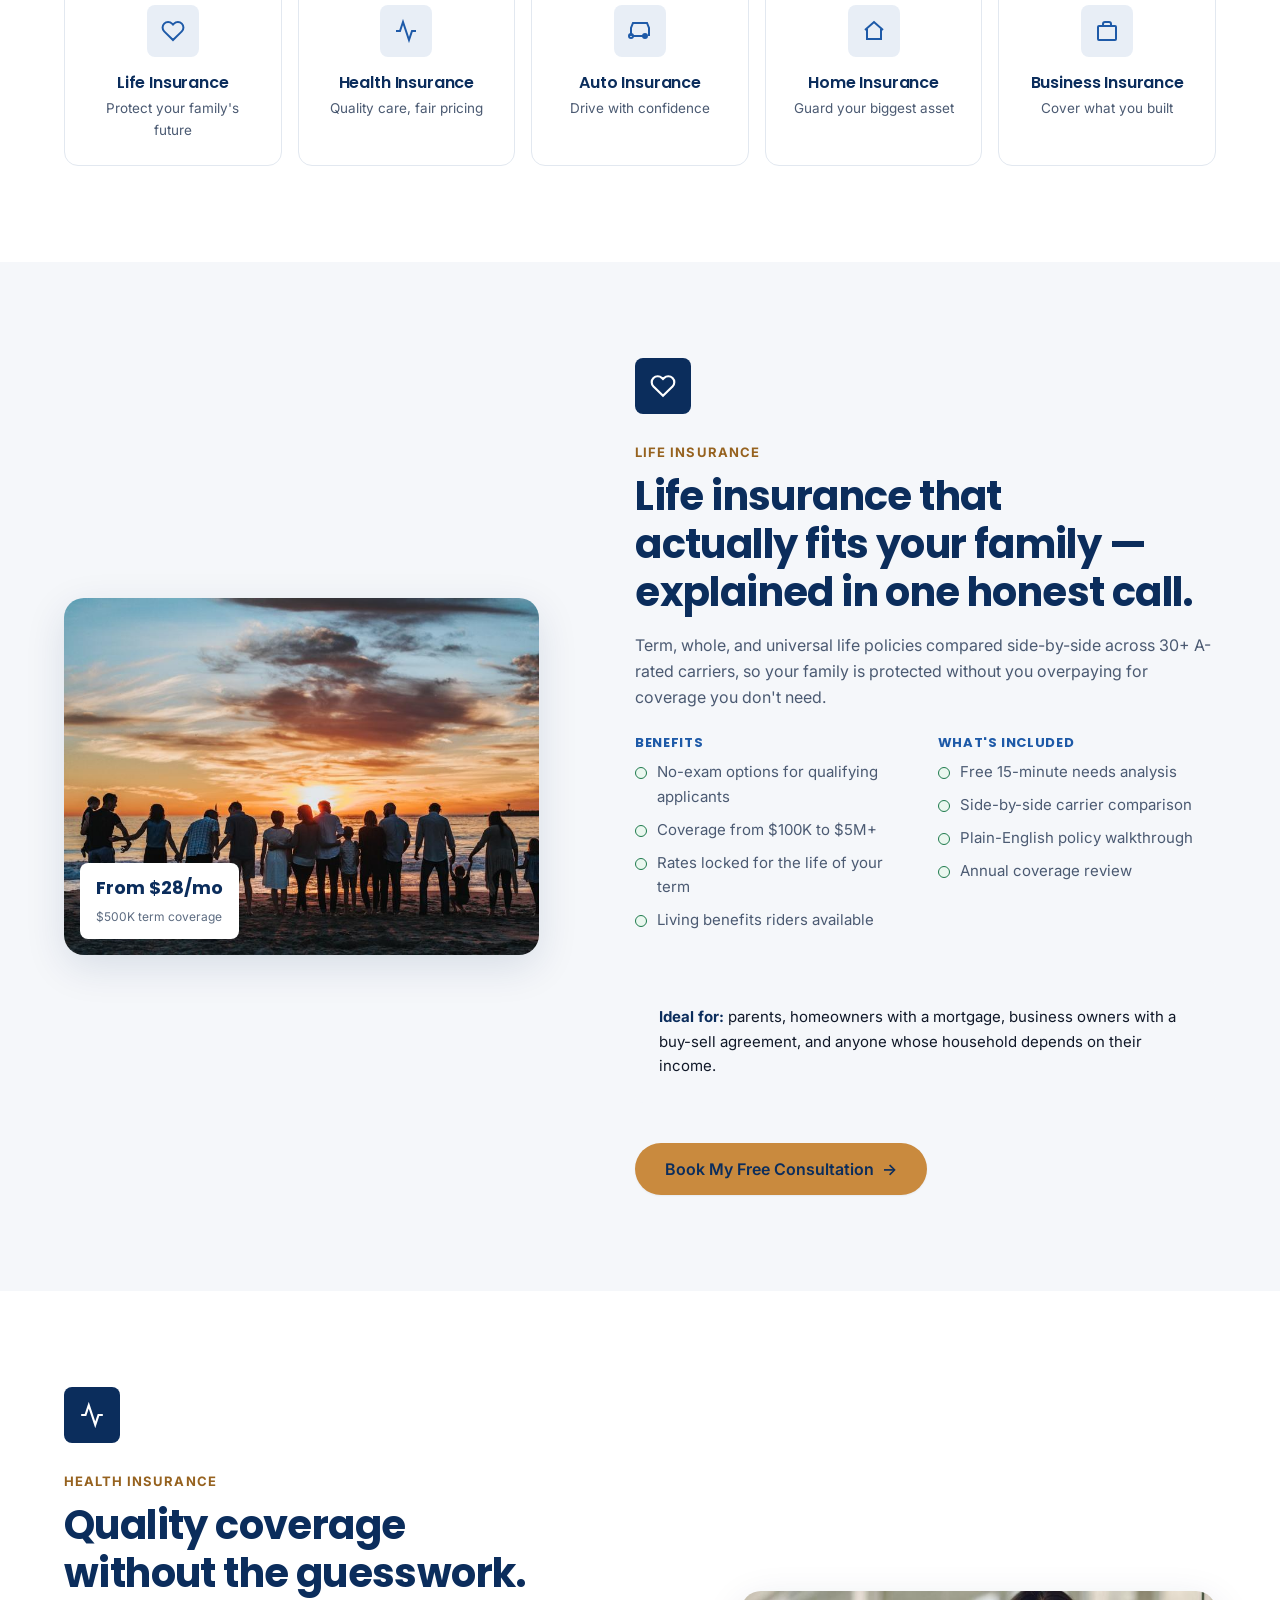
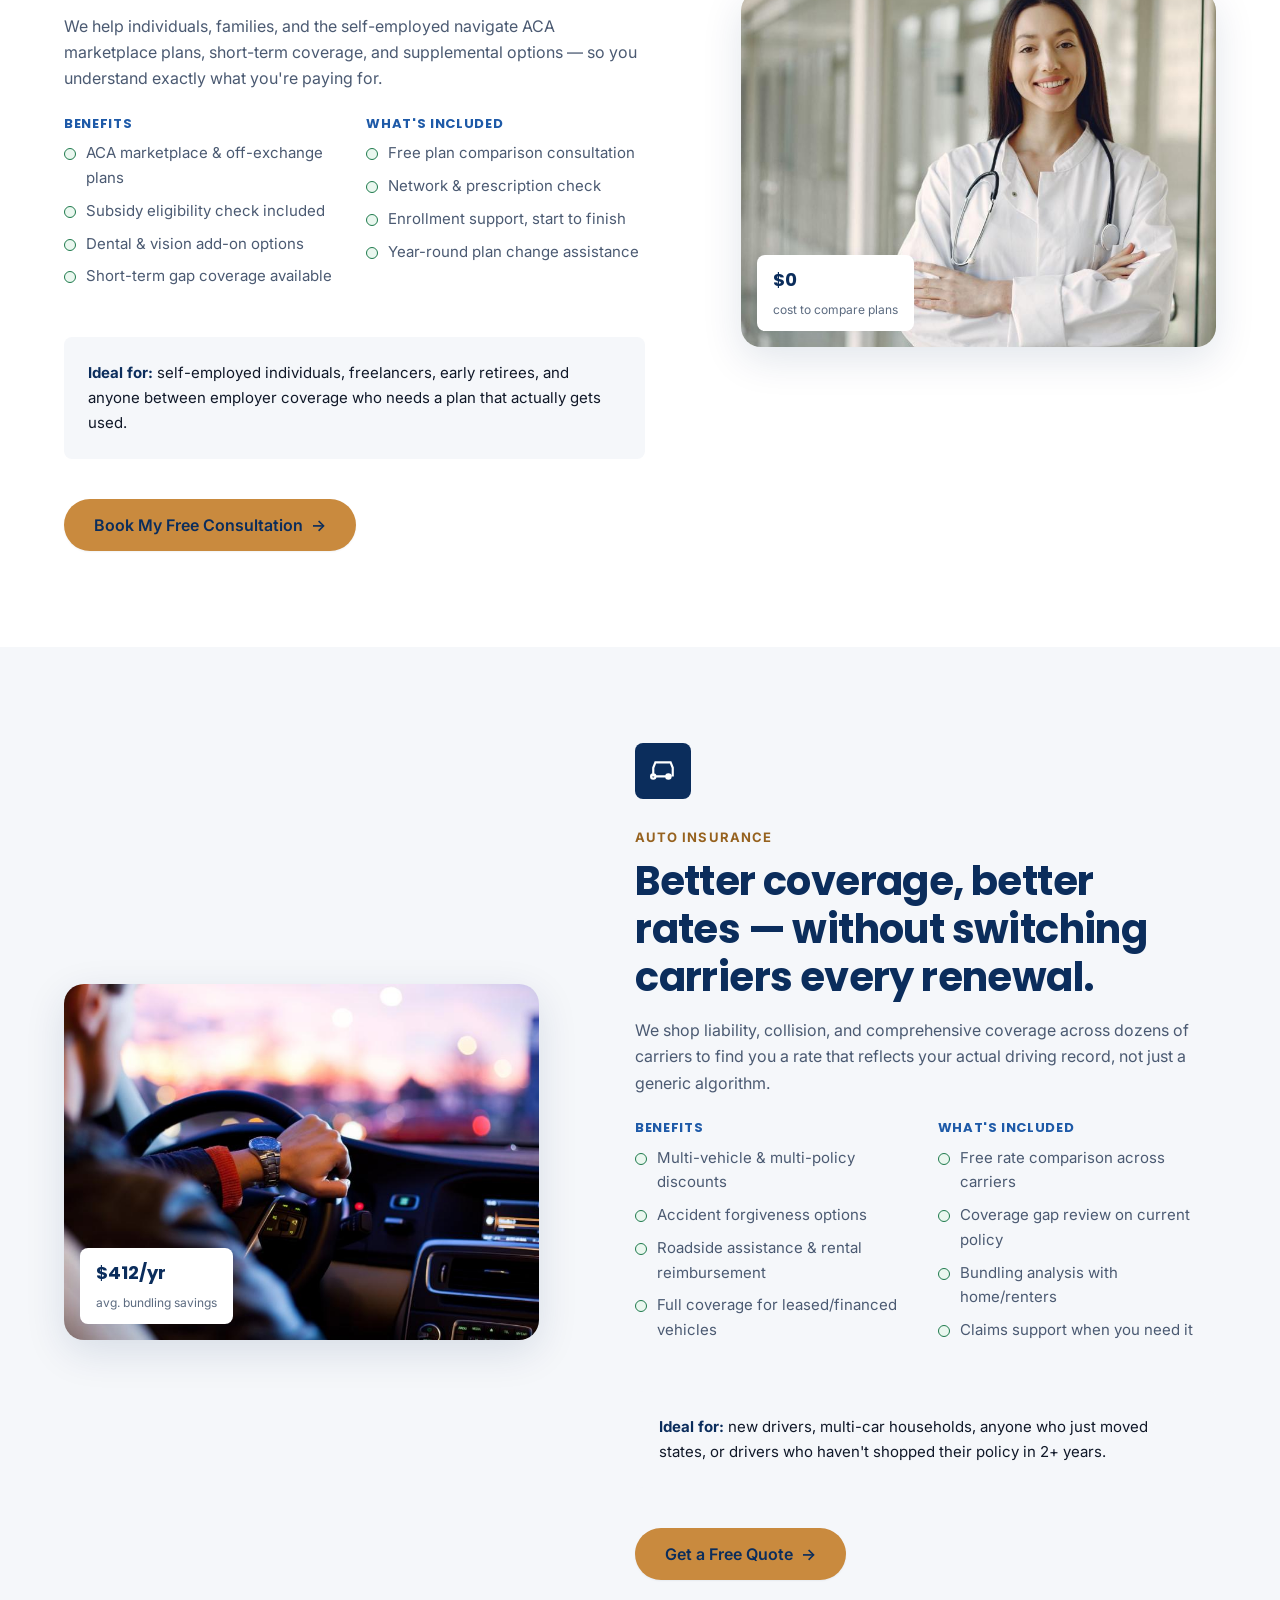
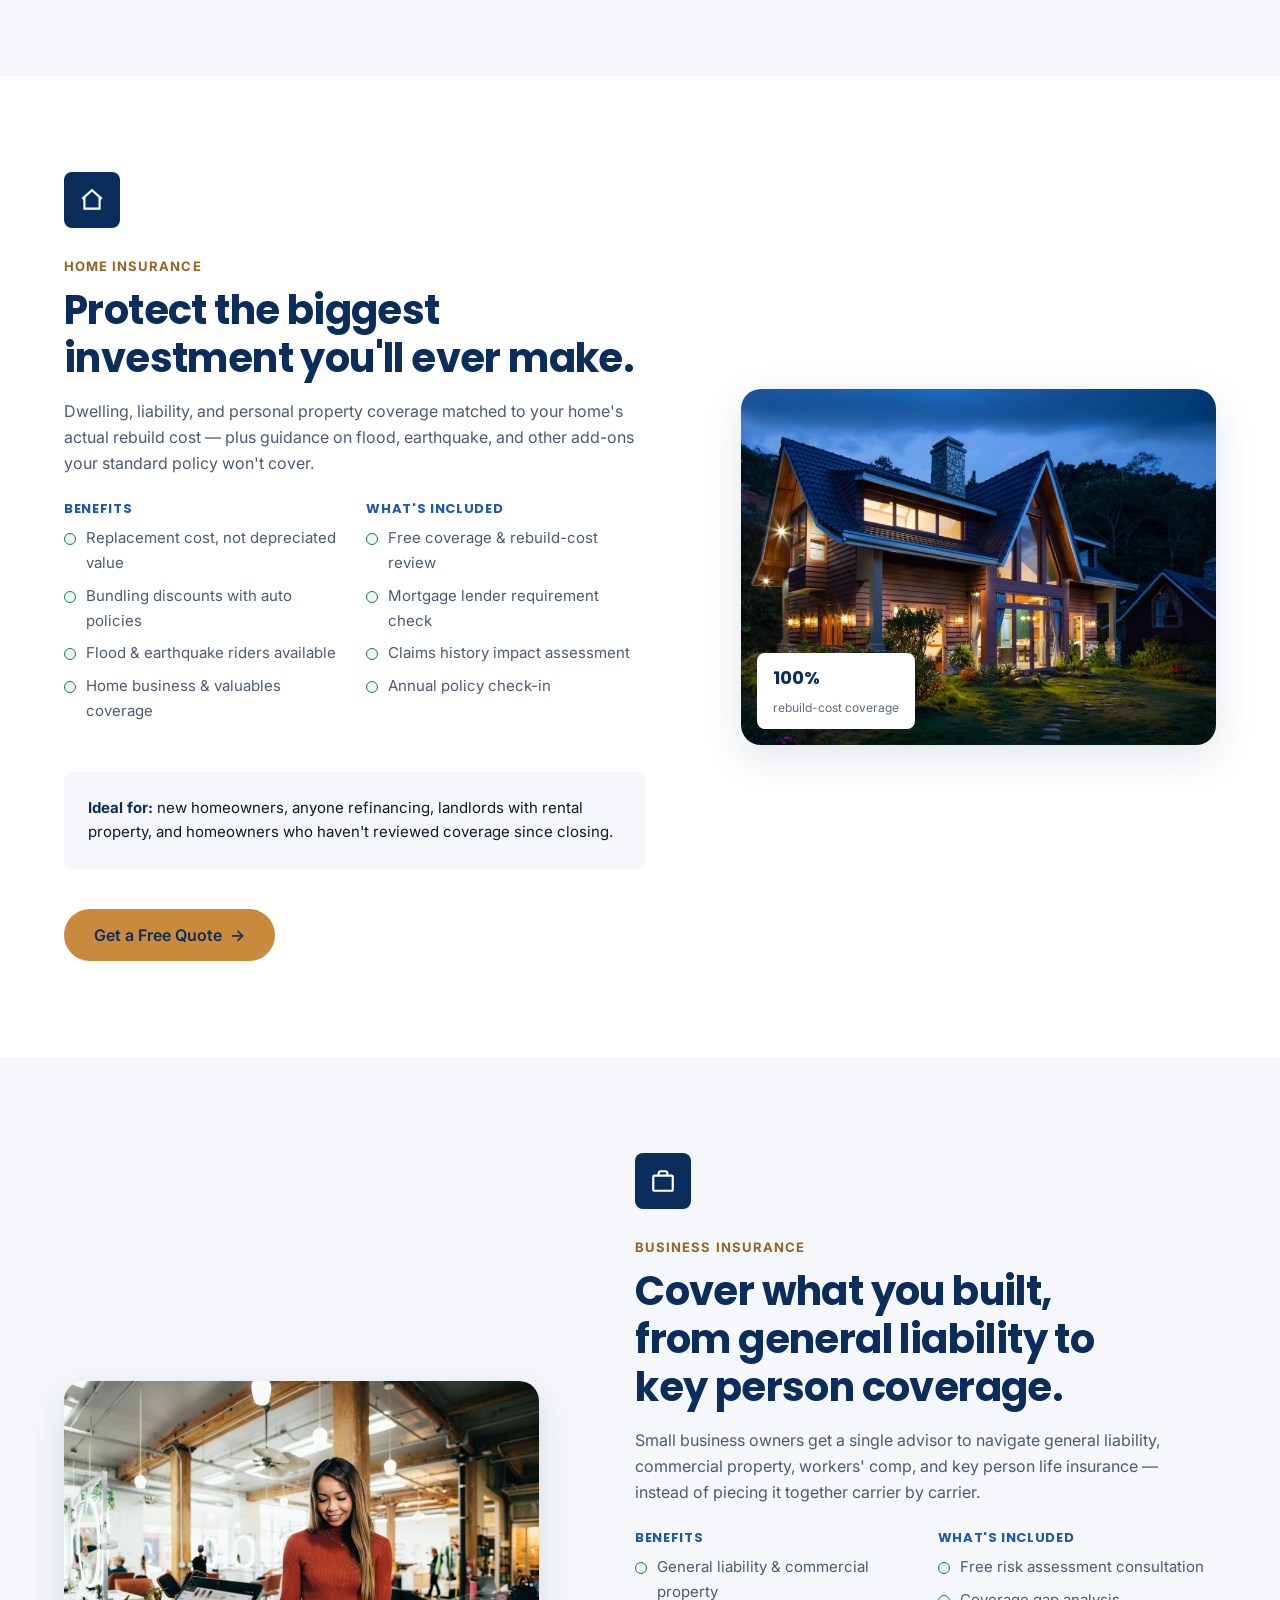
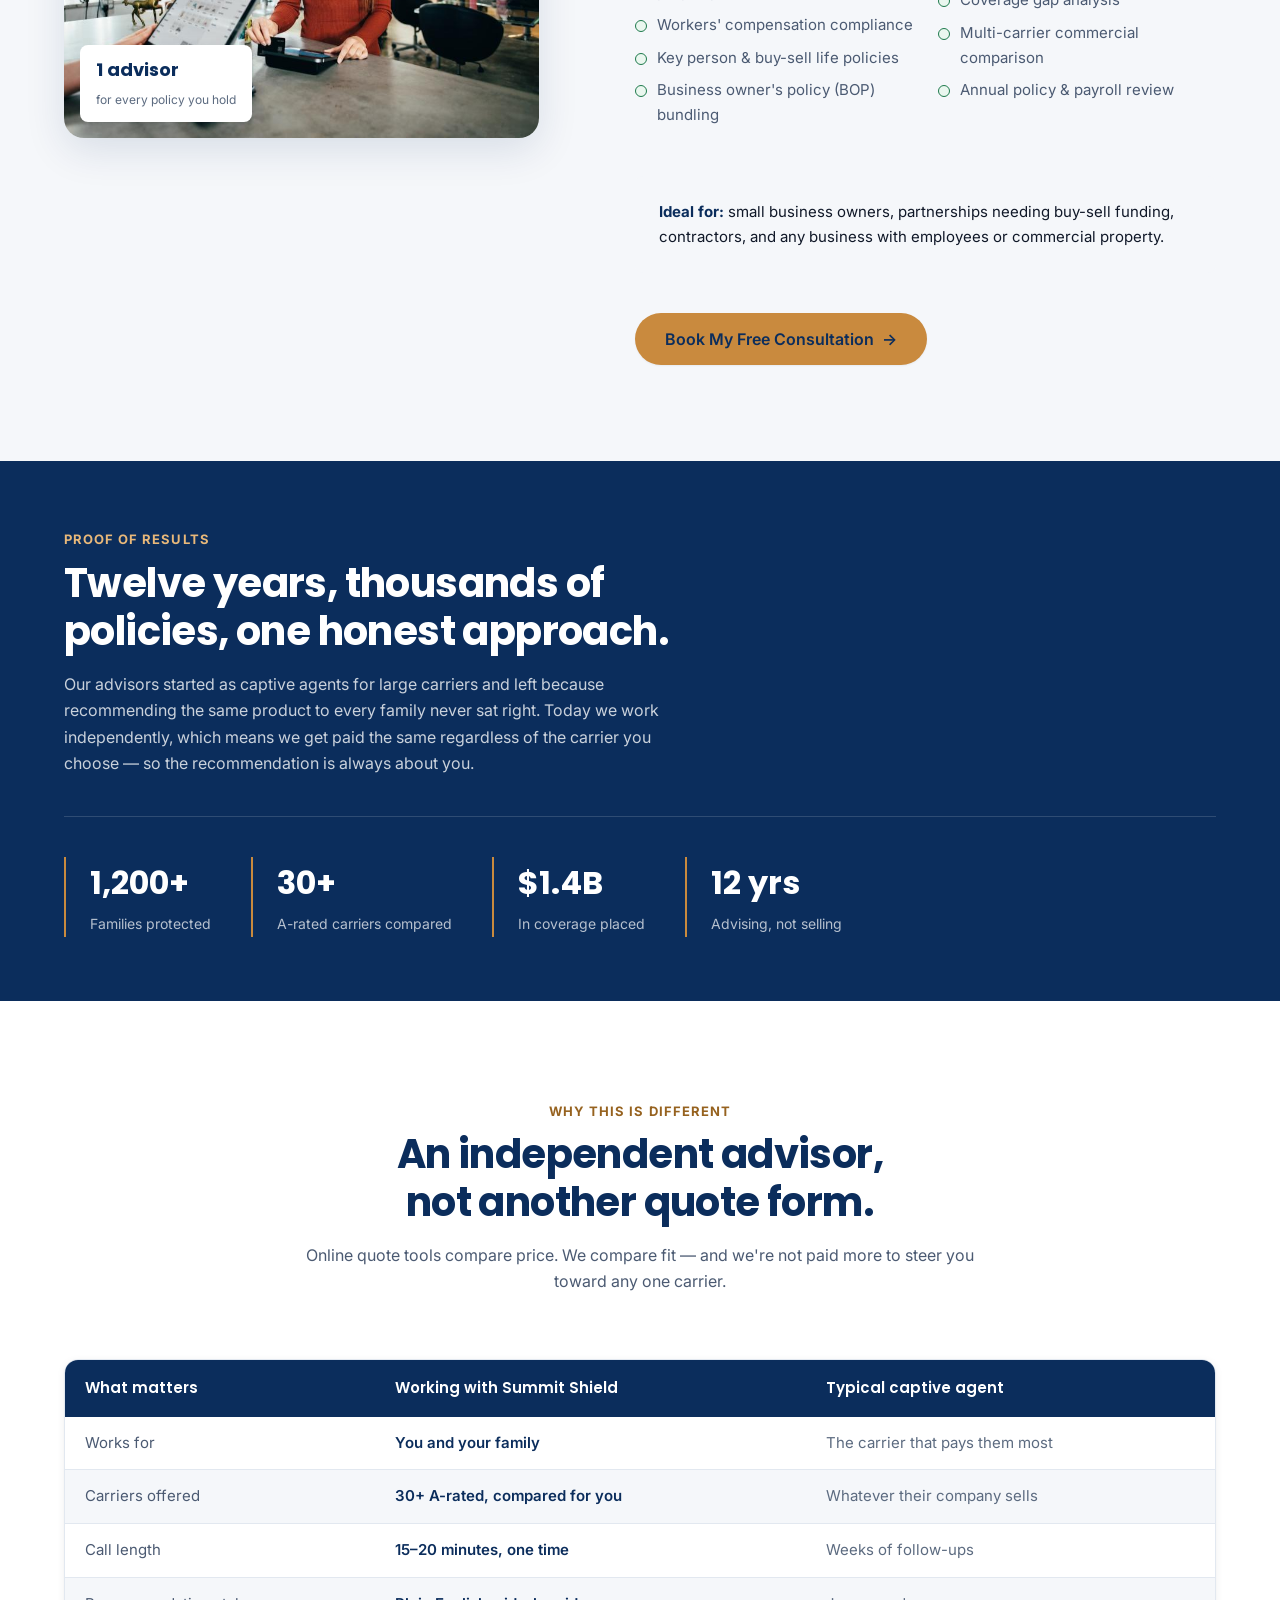
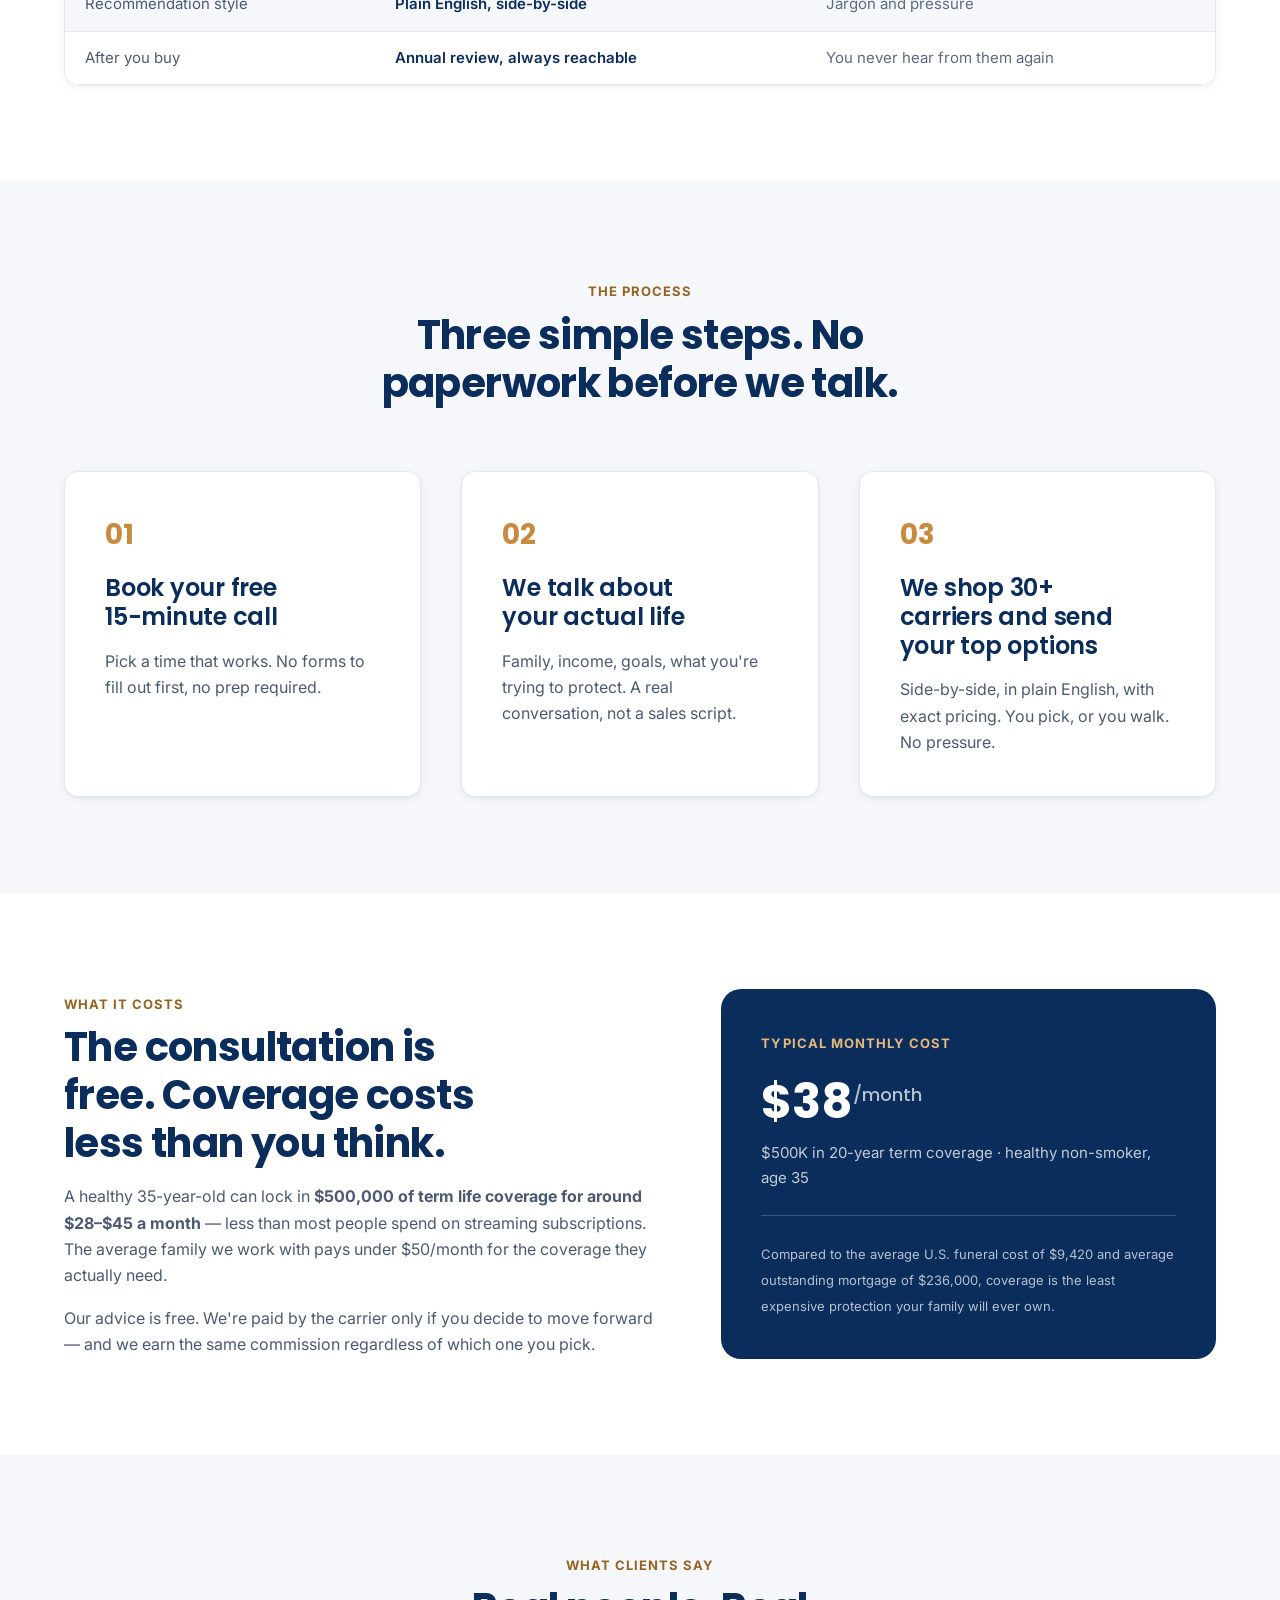
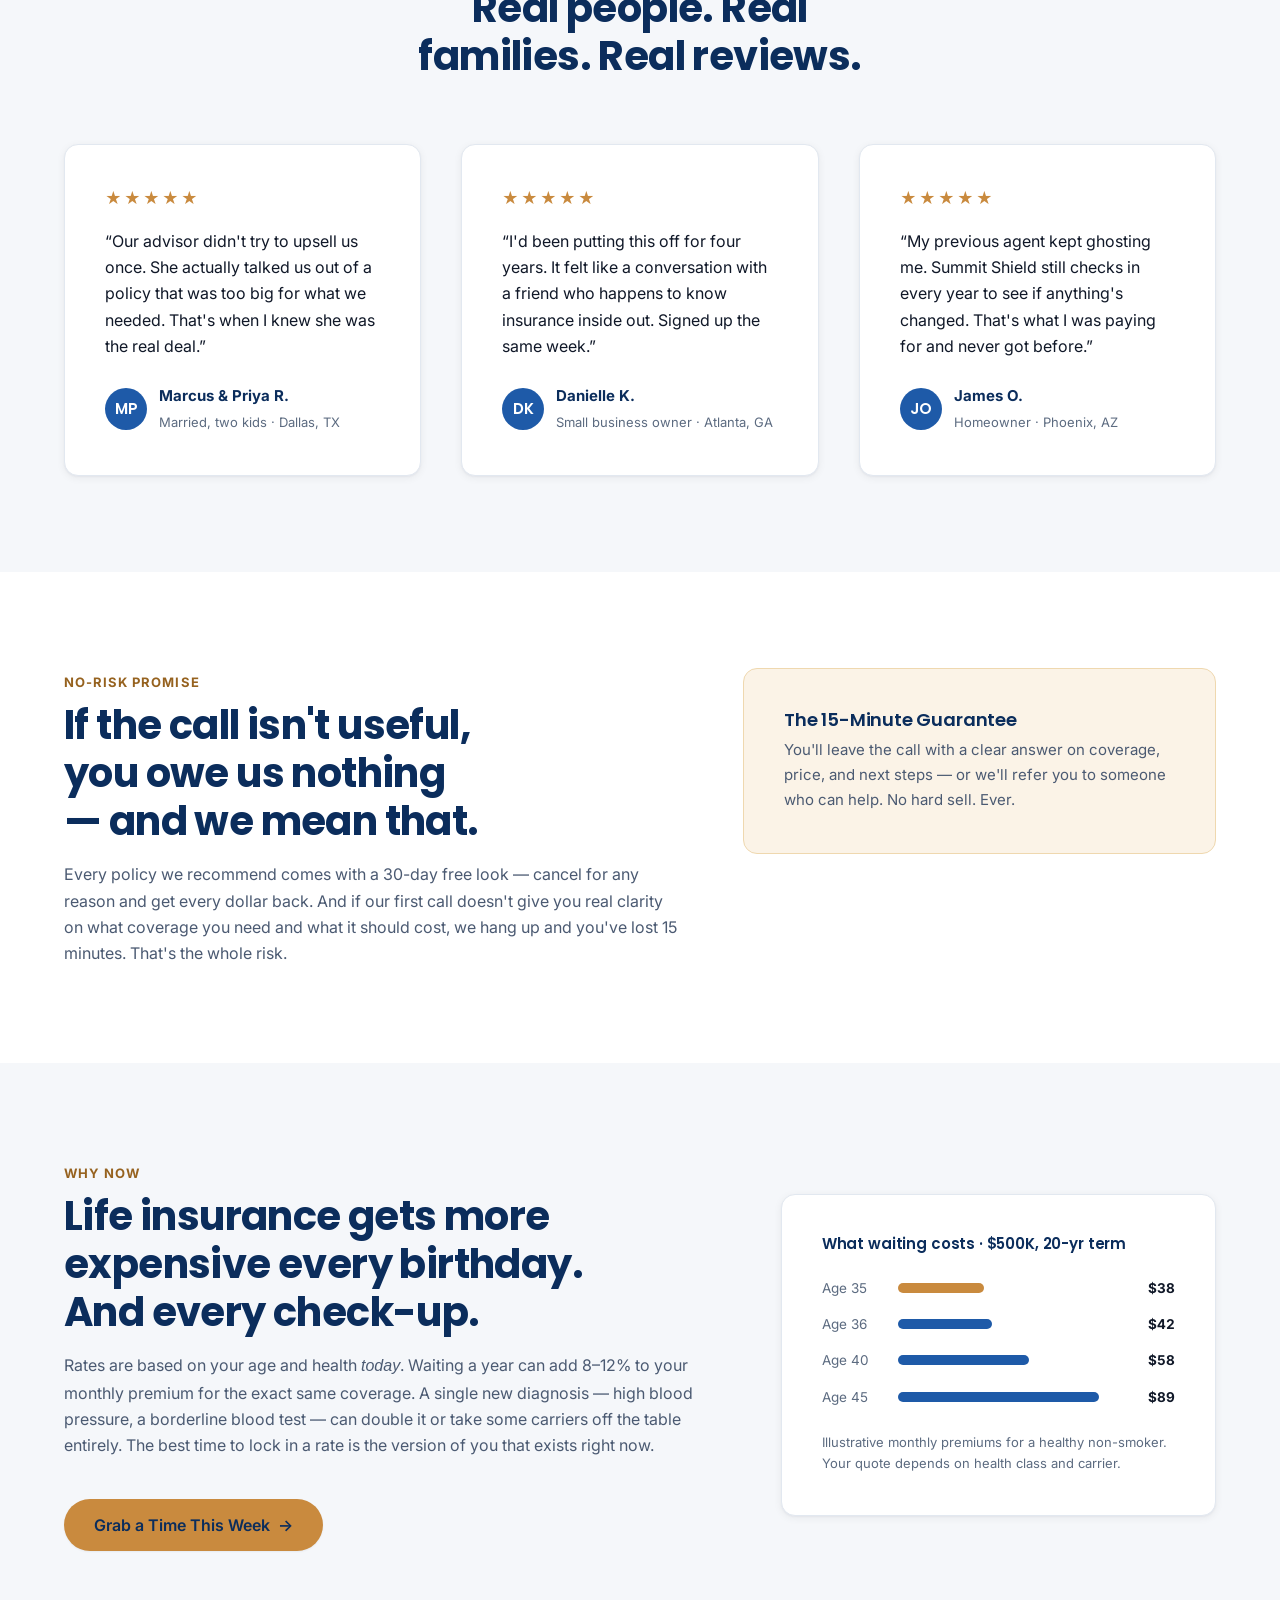
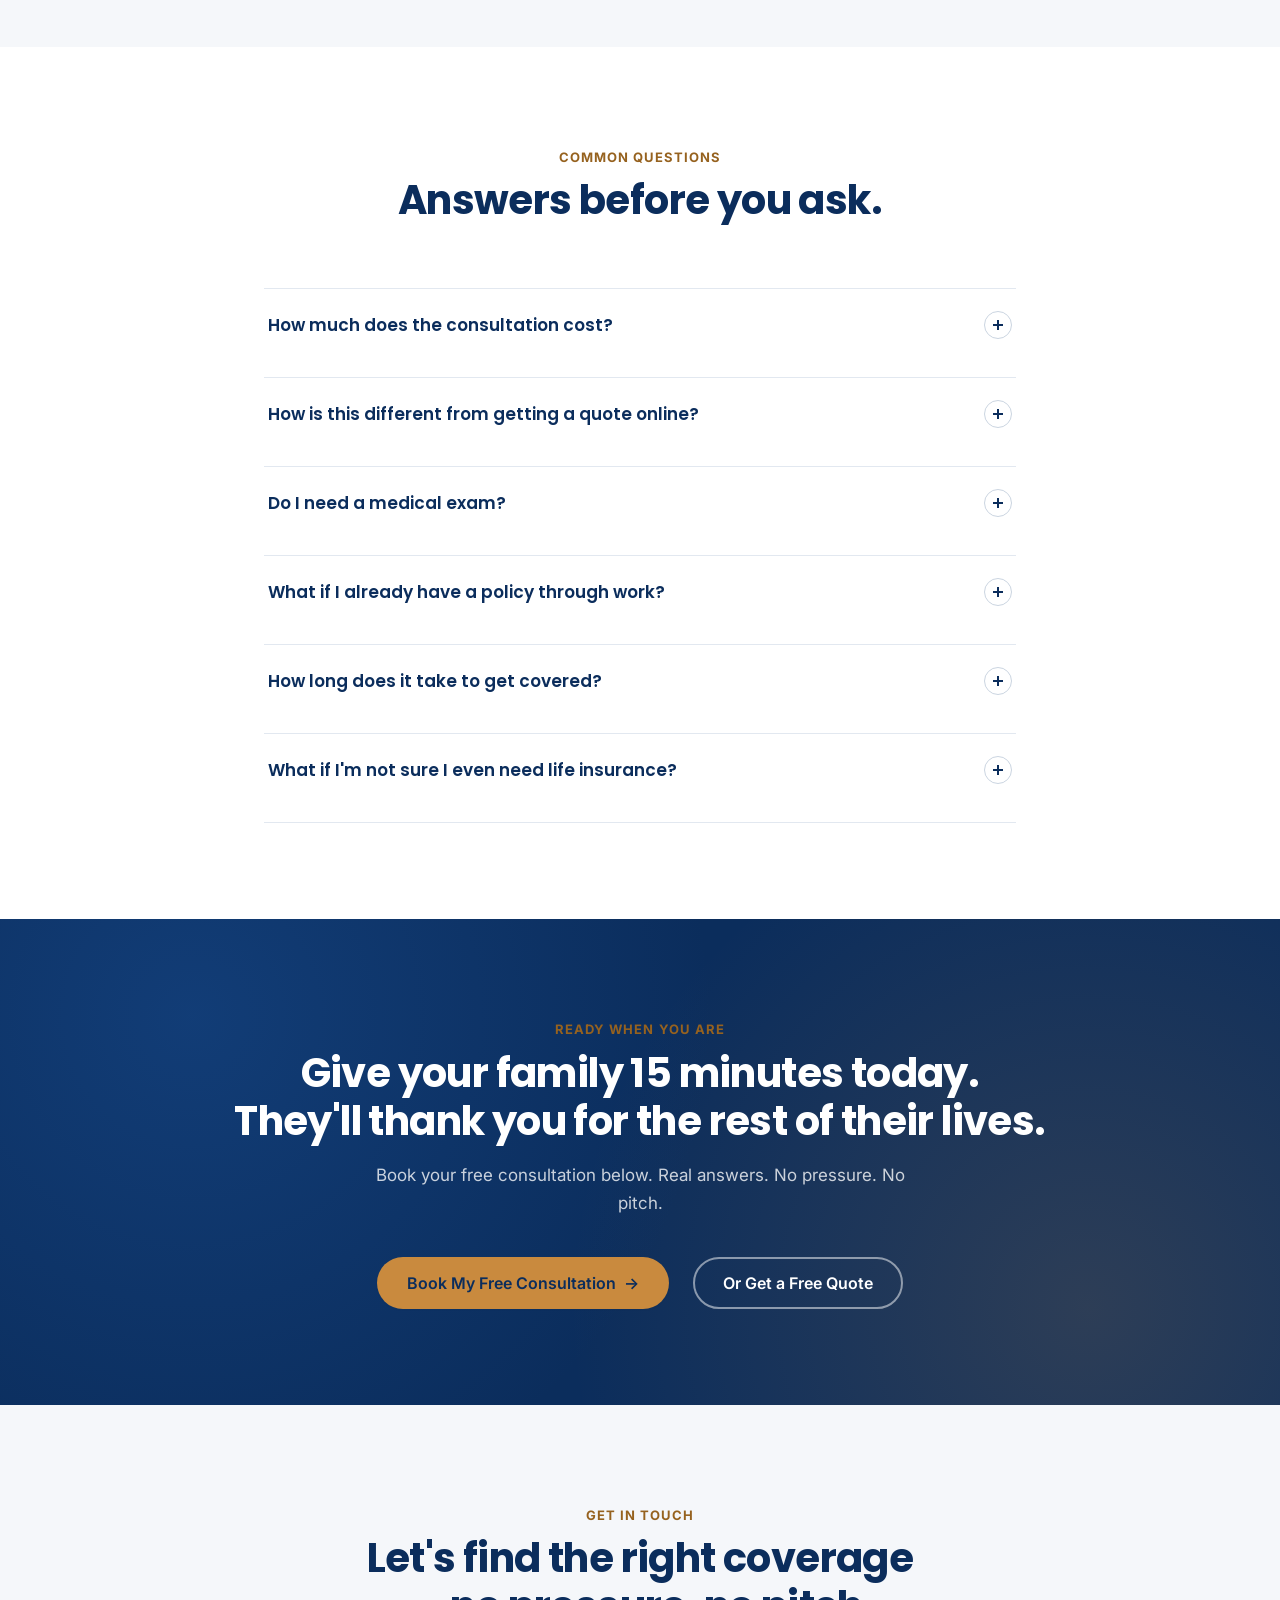
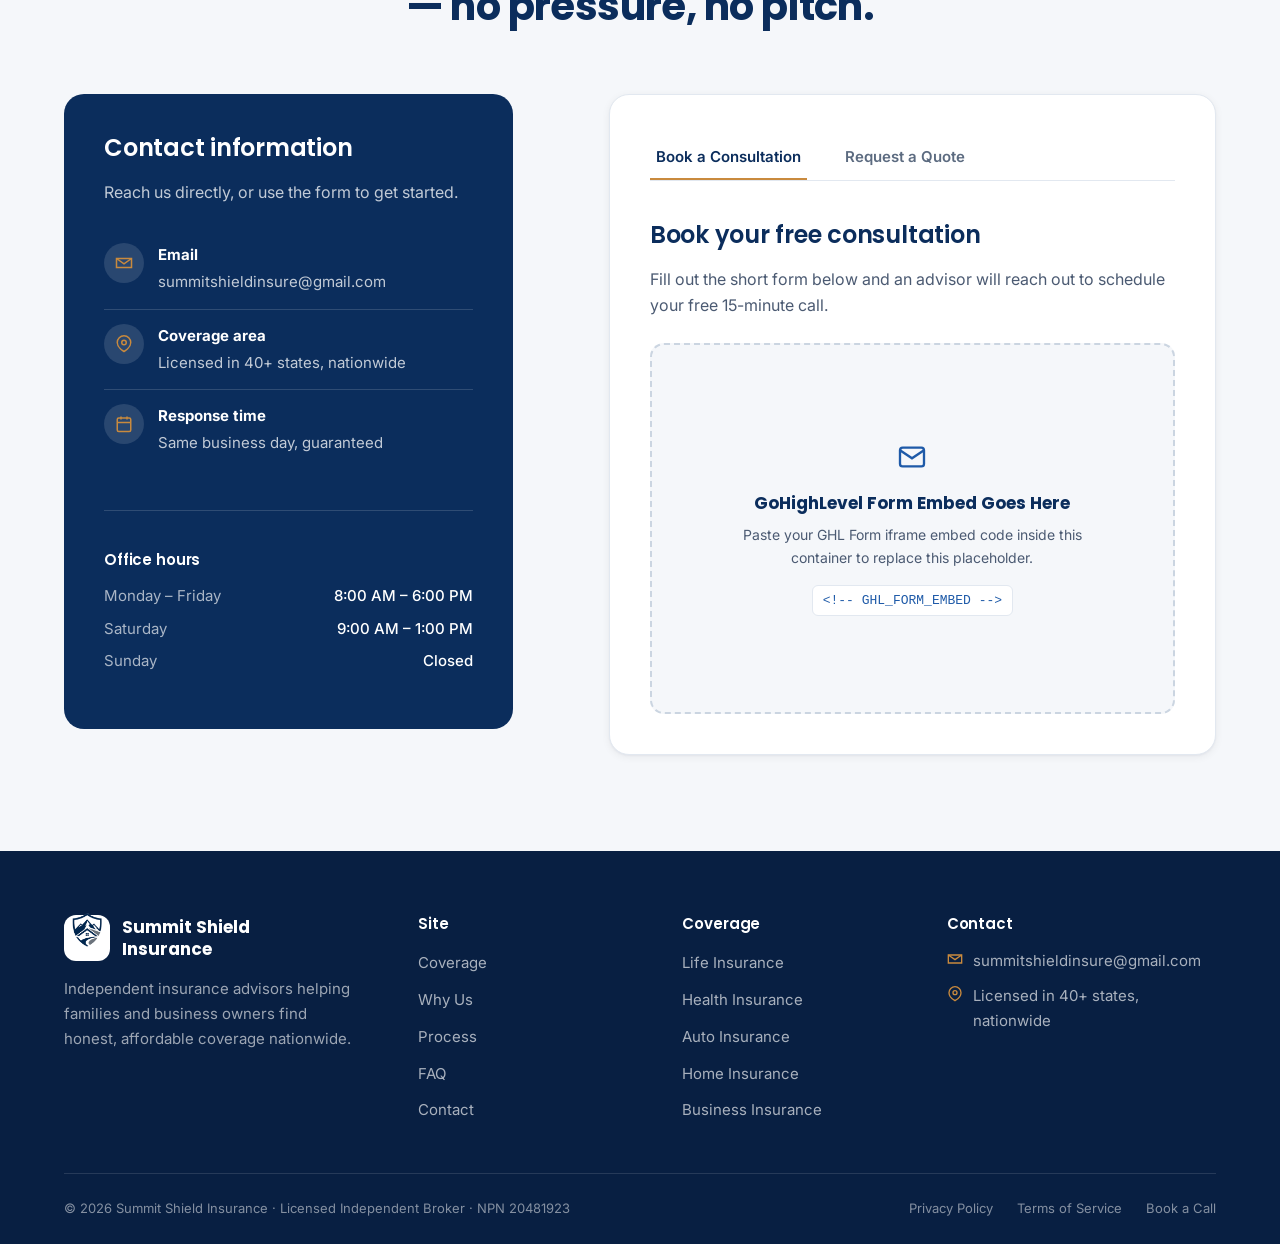
==== commit 16ab453e: "Consolidate site into a single-page layout for easy GHL embedding Fold Services and Contact into ind" ====
--- a/index.html
+++ b/index.html
@@ -32,11 +32,11 @@
 <a href="#main" class="skip-link">Skip to main content</a>
 
 <!-- ============================================================
-     HEADER / NAVIGATION
+     HEADER / NAVIGATION (anchor links — single-page site)
      ============================================================ -->
 <header class="site-header">
   <nav class="nav" aria-label="Primary">
-    <a href="index.html" class="nav-logo" aria-label="Summit Shield Insurance home">
+    <a href="#main" class="nav-logo" aria-label="Summit Shield Insurance home">
       <img src="assets/img/shield-mark.png" alt="" class="nav-logo-mark">
       <span>Summit Shield <span style="color:var(--ss-secondary);font-weight:600;">Insurance</span></span>
     </a>
@@ -46,12 +46,14 @@
     </button>
 
     <ul class="nav-links" id="primary-nav">
-      <li><a href="index.html" aria-current="page">Home</a></li>
-      <li><a href="services.html">Services</a></li>
-      <li><a href="contact.html">Contact</a></li>
+      <li><a href="#coverage">Coverage</a></li>
+      <li><a href="#why-us">Why Us</a></li>
+      <li><a href="#process">Process</a></li>
+      <li><a href="#faq">FAQ</a></li>
+      <li><a href="#contact">Contact</a></li>
       <li class="nav-cta">
-        <a href="contact.html#quote" class="btn btn--secondary btn--sm">Get a Free Quote</a>
-        <a href="contact.html#consultation" class="btn btn--primary btn--sm">Book a Free Consultation</a>
+        <a href="#quote" class="btn btn--secondary btn--sm">Get a Free Quote</a>
+        <a href="#consultation" class="btn btn--primary btn--sm">Book a Free Consultation</a>
       </li>
     </ul>
   </nav>
@@ -70,8 +72,8 @@
         <p class="hero-sub">We compare 30+ A-rated carriers across life, health, auto, home, and business coverage so you get the right protection at the right price, without the sales pressure or confusing jargon.</p>
 
         <div class="hero-actions">
-          <a href="contact.html#consultation" class="btn btn--primary">Book My Free Consultation <span class="btn-arrow" aria-hidden="true">&rarr;</span></a>
-          <a href="contact.html#quote" class="btn btn--secondary">Get a Free Quote</a>
+          <a href="#consultation" class="btn btn--primary">Book My Free Consultation <span class="btn-arrow" aria-hidden="true">&rarr;</span></a>
+          <a href="#quote" class="btn btn--secondary">Get a Free Quote</a>
         </div>
         <p class="hero-note">No obligation &middot; No medical exam options available on select policies</p>
 
@@ -84,7 +86,11 @@
 
       <div class="hero-media">
         <div class="hero-media-frame">
-          <img src="assets/img/hero-advisor.jpg" alt="A Summit Shield advisor and a client celebrating after finding the right coverage" width="960" height="1200">
+          <img src="assets/img/hero-advisor.jpg"
+               srcset="assets/img/hero-advisor-480.jpg 480w, assets/img/hero-advisor-720.jpg 720w, assets/img/hero-advisor.jpg 960w"
+               sizes="(max-width: 980px) min(100vw, 460px), 45vw"
+               alt="A Summit Shield advisor and a client celebrating after finding the right coverage"
+               width="960" height="1200" fetchpriority="high" decoding="async">
           <div class="hero-scrim" aria-hidden="true"></div>
           <span class="hero-badge">Independent &middot; 12+ yrs experience</span>
           <div class="policy-card" role="img" aria-label="Example policy summary: 500,000 dollar, 20-year term life policy for 38 dollars a month with an A-plus rated carrier, rate locked at age 35">
@@ -190,42 +196,292 @@
   </section>
 
   <!-- ============================================================
-       6. INSURANCE SERVICES
-       ============================================================ -->
-  <section class="section section--white" id="services" aria-labelledby="services-heading">
+       6. COVERAGE OVERVIEW
+       ============================================================ -->
+  <section class="section section--white" id="coverage" aria-labelledby="coverage-heading">
     <div class="container">
       <div class="section-head">
         <span class="eyebrow">What We Cover</span>
-        <h2 id="services-heading">One advisor. Every kind of coverage your family needs.</h2>
-        <p>Instead of juggling five different agents, work with one independent advisor who shops the whole market for you.</p>
+        <h2 id="coverage-heading">One advisor. Every kind of coverage your family needs.</h2>
+        <p>Instead of juggling five different agents, work with one independent advisor who shops the whole market for you. Jump to the coverage you came for:</p>
       </div>
 
       <div class="grid grid--5 services-overview-grid">
-        <a href="services.html#life" class="service-chip">
+        <a href="#life" class="service-chip">
           <div class="card-icon"><svg width="24" height="24" viewBox="0 0 24 24" fill="none" stroke="currentColor" stroke-width="2" aria-hidden="true"><path d="M20.8 4.6a5.5 5.5 0 00-7.8 0L12 5.6l-1-1a5.5 5.5 0 10-7.8 7.8l1 1L12 21l7.8-7.6 1-1a5.5 5.5 0 000-7.8z"/></svg></div>
           <h4>Life Insurance</h4>
           <p>Protect your family's future</p>
         </a>
-        <a href="services.html#health" class="service-chip">
+        <a href="#health" class="service-chip">
           <div class="card-icon"><svg width="24" height="24" viewBox="0 0 24 24" fill="none" stroke="currentColor" stroke-width="2" aria-hidden="true"><path d="M22 12h-4l-3 9L9 3l-3 9H2"/></svg></div>
           <h4>Health Insurance</h4>
           <p>Quality care, fair pricing</p>
         </a>
-        <a href="services.html#auto" class="service-chip">
+        <a href="#auto" class="service-chip">
           <div class="card-icon"><svg width="24" height="24" viewBox="0 0 24 24" fill="none" stroke="currentColor" stroke-width="2" aria-hidden="true"><path d="M5 17h14M5 17a2 2 0 11-4 0 2 2 0 014 0zm14 0a2 2 0 11-4 0 2 2 0 014 0zM3 17V9l2-5h14l2 5v8"/></svg></div>
           <h4>Auto Insurance</h4>
           <p>Drive with confidence</p>
         </a>
-        <a href="services.html#home" class="service-chip">
+        <a href="#home" class="service-chip">
           <div class="card-icon"><svg width="24" height="24" viewBox="0 0 24 24" fill="none" stroke="currentColor" stroke-width="2" aria-hidden="true"><path d="M3 11l9-8 9 8M5 10v10h14V10"/></svg></div>
           <h4>Home Insurance</h4>
           <p>Guard your biggest asset</p>
         </a>
-        <a href="services.html#business" class="service-chip">
+        <a href="#business" class="service-chip">
           <div class="card-icon"><svg width="24" height="24" viewBox="0 0 24 24" fill="none" stroke="currentColor" stroke-width="2" aria-hidden="true"><rect x="3" y="7" width="18" height="14" rx="1"/><path d="M8 7V5a2 2 0 012-2h4a2 2 0 012 2v2"/></svg></div>
           <h4>Business Insurance</h4>
           <p>Cover what you built</p>
         </a>
+      </div>
+    </div>
+  </section>
+
+  <!-- ============================================================
+       6a. LIFE INSURANCE
+       ============================================================ -->
+  <section class="service-block" id="life" aria-labelledby="life-heading">
+    <div class="container service-block-inner">
+      <div class="service-media">
+        <img src="assets/img/service-life.jpg"
+          srcset="assets/img/service-life-480.jpg 480w, assets/img/service-life-800.jpg 800w, assets/img/service-life.jpg 1200w"
+          sizes="(max-width: 900px) 100vw, 42vw"
+          alt="A multi-generation family standing together on the beach at sunset" width="1200" height="900" loading="lazy" decoding="async">
+        <div class="service-stat-chip"><strong>From $28/mo</strong><span>$500K term coverage</span></div>
+      </div>
+      <div class="service-copy">
+        <div class="service-icon-badge">
+          <svg width="26" height="26" viewBox="0 0 24 24" fill="none" stroke="currentColor" stroke-width="2" aria-hidden="true"><path d="M20.8 4.6a5.5 5.5 0 00-7.8 0L12 5.6l-1-1a5.5 5.5 0 10-7.8 7.8l1 1L12 21l7.8-7.6 1-1a5.5 5.5 0 000-7.8z"/></svg>
+        </div>
+        <span class="eyebrow">Life Insurance</span>
+        <h2 id="life-heading">Life insurance that actually fits your family — explained in one honest call.</h2>
+        <p>Term, whole, and universal life policies compared side-by-side across 30+ A-rated carriers, so your family is protected without you overpaying for coverage you don't need.</p>
+
+        <div class="service-meta-grid">
+          <div>
+            <h5>Benefits</h5>
+            <ul>
+              <li>No-exam options for qualifying applicants</li>
+              <li>Coverage from $100K to $5M+</li>
+              <li>Rates locked for the life of your term</li>
+              <li>Living benefits riders available</li>
+            </ul>
+          </div>
+          <div>
+            <h5>What's included</h5>
+            <ul>
+              <li>Free 15-minute needs analysis</li>
+              <li>Side-by-side carrier comparison</li>
+              <li>Plain-English policy walkthrough</li>
+              <li>Annual coverage review</li>
+            </ul>
+          </div>
+        </div>
+
+        <div class="service-ideal-for">
+          <strong>Ideal for:</strong> parents, homeowners with a mortgage, business owners with a buy-sell agreement, and anyone whose household depends on their income.
+        </div>
+
+        <a href="#consultation" class="btn btn--primary">Book My Free Consultation <span class="btn-arrow" aria-hidden="true">&rarr;</span></a>
+      </div>
+    </div>
+  </section>
+
+  <!-- ============================================================
+       6b. HEALTH INSURANCE
+       ============================================================ -->
+  <section class="service-block service-block--alt is-reversed" id="health" aria-labelledby="health-heading">
+    <div class="container service-block-inner">
+      <div class="service-media">
+        <img src="assets/img/service-health.jpg"
+          srcset="assets/img/service-health-480.jpg 480w, assets/img/service-health-800.jpg 800w, assets/img/service-health.jpg 1200w"
+          sizes="(max-width: 900px) 100vw, 42vw"
+          alt="A smiling doctor with a stethoscope in a bright clinic hallway" width="1200" height="900" loading="lazy" decoding="async">
+        <div class="service-stat-chip"><strong>$0</strong><span>cost to compare plans</span></div>
+      </div>
+      <div class="service-copy">
+        <div class="service-icon-badge">
+          <svg width="26" height="26" viewBox="0 0 24 24" fill="none" stroke="currentColor" stroke-width="2" aria-hidden="true"><path d="M22 12h-4l-3 9L9 3l-3 9H2"/></svg>
+        </div>
+        <span class="eyebrow">Health Insurance</span>
+        <h2 id="health-heading">Quality coverage without the guesswork.</h2>
+        <p>We help individuals, families, and the self-employed navigate ACA marketplace plans, short-term coverage, and supplemental options — so you understand exactly what you're paying for.</p>
+
+        <div class="service-meta-grid">
+          <div>
+            <h5>Benefits</h5>
+            <ul>
+              <li>ACA marketplace &amp; off-exchange plans</li>
+              <li>Subsidy eligibility check included</li>
+              <li>Dental &amp; vision add-on options</li>
+              <li>Short-term gap coverage available</li>
+            </ul>
+          </div>
+          <div>
+            <h5>What's included</h5>
+            <ul>
+              <li>Free plan comparison consultation</li>
+              <li>Network &amp; prescription check</li>
+              <li>Enrollment support, start to finish</li>
+              <li>Year-round plan change assistance</li>
+            </ul>
+          </div>
+        </div>
+
+        <div class="service-ideal-for">
+          <strong>Ideal for:</strong> self-employed individuals, freelancers, early retirees, and anyone between employer coverage who needs a plan that actually gets used.
+        </div>
+
+        <a href="#consultation" class="btn btn--primary">Book My Free Consultation <span class="btn-arrow" aria-hidden="true">&rarr;</span></a>
+      </div>
+    </div>
+  </section>
+
+  <!-- ============================================================
+       6c. AUTO INSURANCE
+       ============================================================ -->
+  <section class="service-block" id="auto" aria-labelledby="auto-heading">
+    <div class="container service-block-inner">
+      <div class="service-media">
+        <img src="assets/img/service-auto.jpg"
+          srcset="assets/img/service-auto-480.jpg 480w, assets/img/service-auto-800.jpg 800w, assets/img/service-auto.jpg 1200w"
+          sizes="(max-width: 900px) 100vw, 42vw"
+          alt="A driver's hands on the steering wheel at dusk" width="1200" height="900" loading="lazy" decoding="async">
+        <div class="service-stat-chip"><strong>$412/yr</strong><span>avg. bundling savings</span></div>
+      </div>
+      <div class="service-copy">
+        <div class="service-icon-badge">
+          <svg width="26" height="26" viewBox="0 0 24 24" fill="none" stroke="currentColor" stroke-width="2" aria-hidden="true"><path d="M5 17h14M5 17a2 2 0 11-4 0 2 2 0 014 0zm14 0a2 2 0 11-4 0 2 2 0 014 0zM3 17V9l2-5h14l2 5v8"/></svg>
+        </div>
+        <span class="eyebrow">Auto Insurance</span>
+        <h2 id="auto-heading">Better coverage, better rates — without switching carriers every renewal.</h2>
+        <p>We shop liability, collision, and comprehensive coverage across dozens of carriers to find you a rate that reflects your actual driving record, not just a generic algorithm.</p>
+
+        <div class="service-meta-grid">
+          <div>
+            <h5>Benefits</h5>
+            <ul>
+              <li>Multi-vehicle &amp; multi-policy discounts</li>
+              <li>Accident forgiveness options</li>
+              <li>Roadside assistance &amp; rental reimbursement</li>
+              <li>Full coverage for leased/financed vehicles</li>
+            </ul>
+          </div>
+          <div>
+            <h5>What's included</h5>
+            <ul>
+              <li>Free rate comparison across carriers</li>
+              <li>Coverage gap review on current policy</li>
+              <li>Bundling analysis with home/renters</li>
+              <li>Claims support when you need it</li>
+            </ul>
+          </div>
+        </div>
+
+        <div class="service-ideal-for">
+          <strong>Ideal for:</strong> new drivers, multi-car households, anyone who just moved states, or drivers who haven't shopped their policy in 2+ years.
+        </div>
+
+        <a href="#quote" class="btn btn--primary">Get a Free Quote <span class="btn-arrow" aria-hidden="true">&rarr;</span></a>
+      </div>
+    </div>
+  </section>
+
+  <!-- ============================================================
+       6d. HOME INSURANCE
+       ============================================================ -->
+  <section class="service-block service-block--alt is-reversed" id="home" aria-labelledby="home-heading">
+    <div class="container service-block-inner">
+      <div class="service-media">
+        <img src="assets/img/service-home.jpg"
+          srcset="assets/img/service-home-480.jpg 480w, assets/img/service-home-800.jpg 800w, assets/img/service-home.jpg 1200w"
+          sizes="(max-width: 900px) 100vw, 42vw"
+          alt="A warmly lit family home at dusk" width="1200" height="900" loading="lazy" decoding="async">
+        <div class="service-stat-chip"><strong>100%</strong><span>rebuild-cost coverage</span></div>
+      </div>
+      <div class="service-copy">
+        <div class="service-icon-badge">
+          <svg width="26" height="26" viewBox="0 0 24 24" fill="none" stroke="currentColor" stroke-width="2" aria-hidden="true"><path d="M3 11l9-8 9 8M5 10v10h14V10"/></svg>
+        </div>
+        <span class="eyebrow">Home Insurance</span>
+        <h2 id="home-heading">Protect the biggest investment you'll ever make.</h2>
+        <p>Dwelling, liability, and personal property coverage matched to your home's actual rebuild cost — plus guidance on flood, earthquake, and other add-ons your standard policy won't cover.</p>
+
+        <div class="service-meta-grid">
+          <div>
+            <h5>Benefits</h5>
+            <ul>
+              <li>Replacement cost, not depreciated value</li>
+              <li>Bundling discounts with auto policies</li>
+              <li>Flood &amp; earthquake riders available</li>
+              <li>Home business &amp; valuables coverage</li>
+            </ul>
+          </div>
+          <div>
+            <h5>What's included</h5>
+            <ul>
+              <li>Free coverage &amp; rebuild-cost review</li>
+              <li>Mortgage lender requirement check</li>
+              <li>Claims history impact assessment</li>
+              <li>Annual policy check-in</li>
+            </ul>
+          </div>
+        </div>
+
+        <div class="service-ideal-for">
+          <strong>Ideal for:</strong> new homeowners, anyone refinancing, landlords with rental property, and homeowners who haven't reviewed coverage since closing.
+        </div>
+
+        <a href="#quote" class="btn btn--primary">Get a Free Quote <span class="btn-arrow" aria-hidden="true">&rarr;</span></a>
+      </div>
+    </div>
+  </section>
+
+  <!-- ============================================================
+       6e. BUSINESS INSURANCE
+       ============================================================ -->
+  <section class="service-block" id="business" aria-labelledby="business-heading">
+    <div class="container service-block-inner">
+      <div class="service-media">
+        <img src="assets/img/service-business.jpg"
+          srcset="assets/img/service-business-480.jpg 480w, assets/img/service-business-800.jpg 800w, assets/img/service-business.jpg 1200w"
+          sizes="(max-width: 900px) 100vw, 42vw"
+          alt="A small business owner taking a card payment at her shop counter" width="1200" height="900" loading="lazy" decoding="async">
+        <div class="service-stat-chip"><strong>1 advisor</strong><span>for every policy you hold</span></div>
+      </div>
+      <div class="service-copy">
+        <div class="service-icon-badge">
+          <svg width="26" height="26" viewBox="0 0 24 24" fill="none" stroke="currentColor" stroke-width="2" aria-hidden="true"><rect x="3" y="7" width="18" height="14" rx="1"/><path d="M8 7V5a2 2 0 012-2h4a2 2 0 012 2v2"/></svg>
+        </div>
+        <span class="eyebrow">Business Insurance</span>
+        <h2 id="business-heading">Cover what you built, from general liability to key person coverage.</h2>
+        <p>Small business owners get a single advisor to navigate general liability, commercial property, workers' comp, and key person life insurance — instead of piecing it together carrier by carrier.</p>
+
+        <div class="service-meta-grid">
+          <div>
+            <h5>Benefits</h5>
+            <ul>
+              <li>General liability &amp; commercial property</li>
+              <li>Workers' compensation compliance</li>
+              <li>Key person &amp; buy-sell life policies</li>
+              <li>Business owner's policy (BOP) bundling</li>
+            </ul>
+          </div>
+          <div>
+            <h5>What's included</h5>
+            <ul>
+              <li>Free risk assessment consultation</li>
+              <li>Coverage gap analysis</li>
+              <li>Multi-carrier commercial comparison</li>
+              <li>Annual policy &amp; payroll review</li>
+            </ul>
+          </div>
+        </div>
+
+        <div class="service-ideal-for">
+          <strong>Ideal for:</strong> small business owners, partnerships needing buy-sell funding, contractors, and any business with employees or commercial property.
+        </div>
+
+        <a href="#consultation" class="btn btn--primary">Book My Free Consultation <span class="btn-arrow" aria-hidden="true">&rarr;</span></a>
       </div>
     </div>
   </section>
@@ -251,7 +507,7 @@
   <!-- ============================================================
        8. WHY CHOOSE SUMMIT SHIELD (comparison)
        ============================================================ -->
-  <section class="section section--bg" id="why-us" aria-labelledby="why-heading">
+  <section class="section section--white" id="why-us" aria-labelledby="why-heading">
     <div class="container">
       <div class="section-head">
         <span class="eyebrow">Why This Is Different</span>
@@ -283,7 +539,7 @@
   <!-- ============================================================
        9. OUR PROCESS
        ============================================================ -->
-  <section class="section section--white" id="process" aria-labelledby="process-heading">
+  <section class="section section--bg" id="process" aria-labelledby="process-heading">
     <div class="container">
       <div class="section-head">
         <span class="eyebrow">The Process</span>
@@ -313,7 +569,7 @@
   <!-- ============================================================
        10. WHAT IT COSTS
        ============================================================ -->
-  <section class="section section--bg">
+  <section class="section section--white">
     <div class="container">
       <div class="cost-block">
         <div>
@@ -336,7 +592,7 @@
   <!-- ============================================================
        11. TESTIMONIALS
        ============================================================ -->
-  <section class="section section--white" id="testimonials" aria-labelledby="testimonials-heading">
+  <section class="section section--bg" id="testimonials" aria-labelledby="testimonials-heading">
     <div class="container">
       <div class="section-head">
         <span class="eyebrow">What Clients Say</span>
@@ -375,7 +631,7 @@
   <!-- ============================================================
        12. NO-RISK PROMISE (guarantee)
        ============================================================ -->
-  <section class="section section--bg">
+  <section class="section section--white">
     <div class="container">
       <div class="promise-block">
         <div>
@@ -394,14 +650,14 @@
   <!-- ============================================================
        13. WHY NOW (urgency)
        ============================================================ -->
-  <section class="section section--white" id="why-now" aria-labelledby="why-now-heading">
+  <section class="section section--bg" id="why-now" aria-labelledby="why-now-heading">
     <div class="container">
       <div class="why-now-block">
         <div>
           <span class="eyebrow">Why Now</span>
           <h2 id="why-now-heading">Life insurance gets more expensive every birthday. And every check-up.</h2>
           <p>Rates are based on your age and health <em>today</em>. Waiting a year can add 8&ndash;12% to your monthly premium for the exact same coverage. A single new diagnosis — high blood pressure, a borderline blood test — can double it or take some carriers off the table entirely. The best time to lock in a rate is the version of you that exists right now.</p>
-          <a href="contact.html#consultation" class="btn btn--primary">Grab a Time This Week <span class="btn-arrow" aria-hidden="true">&rarr;</span></a>
+          <a href="#consultation" class="btn btn--primary">Grab a Time This Week <span class="btn-arrow" aria-hidden="true">&rarr;</span></a>
         </div>
         <div class="rate-visual" role="img" aria-label="Chart of illustrative monthly premiums rising with age: 38 dollars at age 35, 42 dollars at 36, 58 dollars at 40, and 89 dollars at 45">
           <h4>What waiting costs &middot; $500K, 20-yr term</h4>
@@ -420,7 +676,7 @@
   <!-- ============================================================
        14. FAQ
        ============================================================ -->
-  <section class="section section--bg" id="faq" aria-labelledby="faq-heading">
+  <section class="section section--white" id="faq" aria-labelledby="faq-heading">
     <div class="container container--narrow">
       <div class="section-head">
         <span class="eyebrow">Common Questions</span>
@@ -505,10 +761,145 @@
     <div class="container">
       <span class="eyebrow">Ready When You Are</span>
       <h2 id="cta-heading">Give your family 15 minutes today. They'll thank you for the rest of their lives.</h2>
-      <p>Book your free consultation. Real answers. No pressure. No pitch.</p>
+      <p>Book your free consultation below. Real answers. No pressure. No pitch.</p>
       <div class="cta-band-actions">
-        <a href="contact.html#consultation" class="btn btn--primary">Book My Free Consultation <span class="btn-arrow" aria-hidden="true">&rarr;</span></a>
-        <a href="mailto:summitshieldinsure@gmail.com" class="btn btn--on-navy">Or Email Us a Question</a>
+        <a href="#consultation" class="btn btn--primary">Book My Free Consultation <span class="btn-arrow" aria-hidden="true">&rarr;</span></a>
+        <a href="#quote" class="btn btn--on-navy">Or Get a Free Quote</a>
+      </div>
+    </div>
+  </section>
+
+  <!-- ============================================================
+       16. CONTACT / BOOK
+       ============================================================ -->
+  <section class="section section--bg" id="contact" aria-labelledby="contact-heading">
+    <div class="container">
+      <div class="section-head">
+        <span class="eyebrow">Get In Touch</span>
+        <h2 id="contact-heading">Let's find the right coverage — no pressure, no pitch.</h2>
+      </div>
+
+      <div class="contact-grid">
+
+        <!-- LEFT: Contact info -->
+        <div>
+          <div class="contact-info-card">
+            <h3>Contact information</h3>
+            <p style="color:rgba(255,255,255,0.75);">Reach us directly, or use the form to get started.</p>
+
+            <ul class="contact-info-list">
+              <li>
+                <span class="icon-badge">
+                  <svg width="18" height="18" viewBox="0 0 24 24" fill="none" stroke="currentColor" stroke-width="2" aria-hidden="true"><path d="M22 6l-10 7L2 6"/><path d="M2 6h20v12H2z"/></svg>
+                </span>
+                <div><strong>Email</strong><a href="mailto:summitshieldinsure@gmail.com">summitshieldinsure@gmail.com</a></div>
+              </li>
+              <li>
+                <span class="icon-badge">
+                  <svg width="18" height="18" viewBox="0 0 24 24" fill="none" stroke="currentColor" stroke-width="2" aria-hidden="true"><path d="M21 10c0 7-9 12-9 12s-9-5-9-12a9 9 0 0118 0z"/><circle cx="12" cy="10" r="3"/></svg>
+                </span>
+                <div><strong>Coverage area</strong><span>Licensed in 40+ states, nationwide</span></div>
+              </li>
+              <li>
+                <span class="icon-badge">
+                  <svg width="18" height="18" viewBox="0 0 24 24" fill="none" stroke="currentColor" stroke-width="2" aria-hidden="true"><rect x="3" y="4" width="18" height="18" rx="2"/><path d="M16 2v4M8 2v4M3 10h18"/></svg>
+                </span>
+                <div><strong>Response time</strong><span>Same business day, guaranteed</span></div>
+              </li>
+            </ul>
+
+            <div class="contact-hours">
+              <h4 style="color:#fff;font-size:0.9375rem;margin-bottom:12px;">Office hours</h4>
+              <dl>
+                <dt>Monday &ndash; Friday</dt><dd>8:00 AM &ndash; 6:00 PM</dd>
+                <dt>Saturday</dt><dd>9:00 AM &ndash; 1:00 PM</dd>
+                <dt>Sunday</dt><dd>Closed</dd>
+              </dl>
+            </div>
+          </div>
+        </div>
+
+        <!-- RIGHT: Consultation form / quote tabs -->
+        <div>
+          <!-- Hash anchors: land visitors at the top of the panel (not inside it)
+               so the tabs stay visible below the sticky header -->
+          <span id="consultation" style="display:block;height:0;" aria-hidden="true"></span>
+          <span id="quote" style="display:block;height:0;" aria-hidden="true"></span>
+          <div class="embed-panel">
+            <div class="embed-tabs" role="tablist" aria-label="Contact method">
+              <button class="embed-tab is-active" role="tab" aria-selected="true" aria-controls="panel-consultation" id="tab-consultation" data-target="panel-consultation">Book a Consultation</button>
+              <button class="embed-tab" role="tab" aria-selected="false" aria-controls="panel-quote" id="tab-quote" data-target="panel-quote">Request a Quote</button>
+            </div>
+
+            <!-- CONSULTATION / GHL FORM PANEL -->
+            <div class="embed-panel-content is-active" id="panel-consultation" role="tabpanel" aria-labelledby="tab-consultation">
+              <h3>Book your free consultation</h3>
+              <p style="margin-bottom:var(--space-md);">Fill out the short form below and an advisor will reach out to schedule your free 15-minute call.</p>
+
+              <!--
+                ============================================================
+                GHL FORM EMBED — INSERT HERE
+                ============================================================
+                Replace the placeholder <div> below with your GoHighLevel
+                Form embed code. In GHL: Sites > Forms > Builder > select
+                your form > Integrate > copy the iframe embed snippet and
+                paste it in place of the placeholder.
+
+                Example of what GHL typically outputs:
+                <iframe
+                  src="https://api.leadconnectorhq.com/widget/form/YOUR_FORM_ID"
+                  style="width:100%;height:600px;border:none;"
+                  id="YOUR_FORM_ID">
+                </iframe>
+                <script src="https://link.msgsndr.com/js/form_embed.js"></script>
+
+                (Optional: a GHL Calendar embed works in this same spot if
+                you'd rather clients self-book — Calendars > Embed Code.)
+                ============================================================
+              -->
+              <div class="ghl-embed-placeholder">
+                <svg width="32" height="32" viewBox="0 0 24 24" fill="none" stroke="currentColor" stroke-width="1.75" aria-hidden="true"><rect x="3" y="5" width="18" height="14" rx="2"/><path d="M3 7l9 6 9-6"/></svg>
+                <strong>GoHighLevel Form Embed Goes Here</strong>
+                <p>Paste your GHL Form iframe embed code inside this container to replace this placeholder.</p>
+                <code>&lt;!-- GHL_FORM_EMBED --&gt;</code>
+              </div>
+              <!-- END GHL FORM EMBED -->
+
+            </div>
+
+            <!-- QUOTE PANEL — simple email capture -->
+            <div class="embed-panel-content" id="panel-quote" role="tabpanel" aria-labelledby="tab-quote">
+              <h3>Request a free quote</h3>
+              <p style="margin-bottom:var(--space-md);">Enter your email and an advisor will send your quote options to your inbox — usually the same business day.</p>
+
+              <!--
+                ============================================================
+                QUOTE FORM — Netlify Forms
+                Submissions are collected by Netlify and forwarded to
+                summitshieldinsure@gmail.com.
+                One-time setup in Netlify: Site > Forms > Notifications >
+                "Email notification" > summitshieldinsure@gmail.com.
+
+                If this page is ever rebuilt inside GoHighLevel, replace
+                this form with a GHL form embed instead (Netlify Forms
+                only works on Netlify hosting).
+                ============================================================
+              -->
+              <form class="quote-form" name="quote-request" method="POST" action="/thanks.html" data-netlify="true" netlify-honeypot="bot-field">
+                <input type="hidden" name="form-name" value="quote-request">
+                <p class="visually-hidden" aria-hidden="true">
+                  <label>Don't fill this out if you're human: <input name="bot-field" tabindex="-1" autocomplete="off"></label>
+                </p>
+                <label for="quote-email">Your email address</label>
+                <input type="email" id="quote-email" name="email" required autocomplete="email" placeholder="you@example.com">
+                <button type="submit" class="btn btn--primary btn--block">Request My Free Quote <span class="btn-arrow" aria-hidden="true">&rarr;</span></button>
+                <p class="quote-form-note">Your reply comes from <strong>summitshieldinsure@gmail.com</strong> — real numbers, no calls, no spam, and your email is never sold or shared.</p>
+              </form>
+
+            </div>
+          </div>
+        </div>
+
       </div>
     </div>
   </section>
@@ -531,19 +922,21 @@
       <div class="footer-col">
         <h5>Site</h5>
         <ul>
-          <li><a href="index.html">Home</a></li>
-          <li><a href="services.html">Services</a></li>
-          <li><a href="contact.html">Contact</a></li>
+          <li><a href="#coverage">Coverage</a></li>
+          <li><a href="#why-us">Why Us</a></li>
+          <li><a href="#process">Process</a></li>
+          <li><a href="#faq">FAQ</a></li>
+          <li><a href="#contact">Contact</a></li>
         </ul>
       </div>
       <div class="footer-col">
         <h5>Coverage</h5>
         <ul>
-          <li><a href="services.html#life">Life Insurance</a></li>
-          <li><a href="services.html#health">Health Insurance</a></li>
-          <li><a href="services.html#auto">Auto Insurance</a></li>
-          <li><a href="services.html#home">Home Insurance</a></li>
-          <li><a href="services.html#business">Business Insurance</a></li>
+          <li><a href="#life">Life Insurance</a></li>
+          <li><a href="#health">Health Insurance</a></li>
+          <li><a href="#auto">Auto Insurance</a></li>
+          <li><a href="#home">Home Insurance</a></li>
+          <li><a href="#business">Business Insurance</a></li>
         </ul>
       </div>
       <div class="footer-col">
@@ -565,7 +958,7 @@
       <div class="footer-legal">
         <a href="privacy.html">Privacy Policy</a>
         <a href="terms.html">Terms of Service</a>
-        <a href="contact.html">Book a Call</a>
+        <a href="#consultation">Book a Call</a>
       </div>
     </div>
   </div>
--- a/styles.css
+++ b/styles.css
@@ -1167,9 +1167,9 @@
    ========================================================================== */
 .service-block {
   padding: var(--space-2xl) 0;
-  scroll-margin-top: 130px;
-}
-.service-block:nth-child(even) { background: var(--ss-white); }
+  scroll-margin-top: 96px;
+}
+.service-block--alt { background: var(--ss-white); }
 
 .service-block-inner {
   display: grid;
@@ -1337,6 +1337,7 @@
   border-radius: var(--radius-lg);
   padding: var(--space-lg);
   box-shadow: var(--shadow-card);
+  scroll-margin-top: 96px; /* keep tabs clear of the sticky header after hash scroll */
 }
 .embed-tabs {
   display: flex;
@@ -1360,6 +1361,38 @@
 }
 .embed-panel-content { display: none; }
 .embed-panel-content.is-active { display: block; }
+
+/* Simple quote-request form (email only) */
+.quote-form {
+  display: grid;
+  gap: var(--space-sm);
+  max-width: 460px;
+}
+.quote-form label {
+  font-weight: 600;
+  font-size: 0.9375rem;
+  color: var(--ss-primary);
+}
+.quote-form input[type="email"] {
+  font-family: var(--font-body);
+  font-size: 1rem;
+  padding: 14px 18px;
+  border: 1.5px solid var(--ss-border-strong);
+  border-radius: var(--radius-sm);
+  background: var(--ss-white);
+  color: var(--ss-ink);
+  width: 100%;
+  transition: border-color var(--transition-base), box-shadow var(--transition-base);
+}
+.quote-form input[type="email"]:focus {
+  outline: none;
+  border-color: var(--ss-secondary);
+  box-shadow: 0 0 0 3px rgba(30, 90, 168, 0.15);
+}
+.quote-form-note {
+  font-size: 0.8438rem;
+  color: var(--ss-ink-faint);
+}
 
 /* GHL embed placeholder styling */
 .ghl-embed-placeholder {
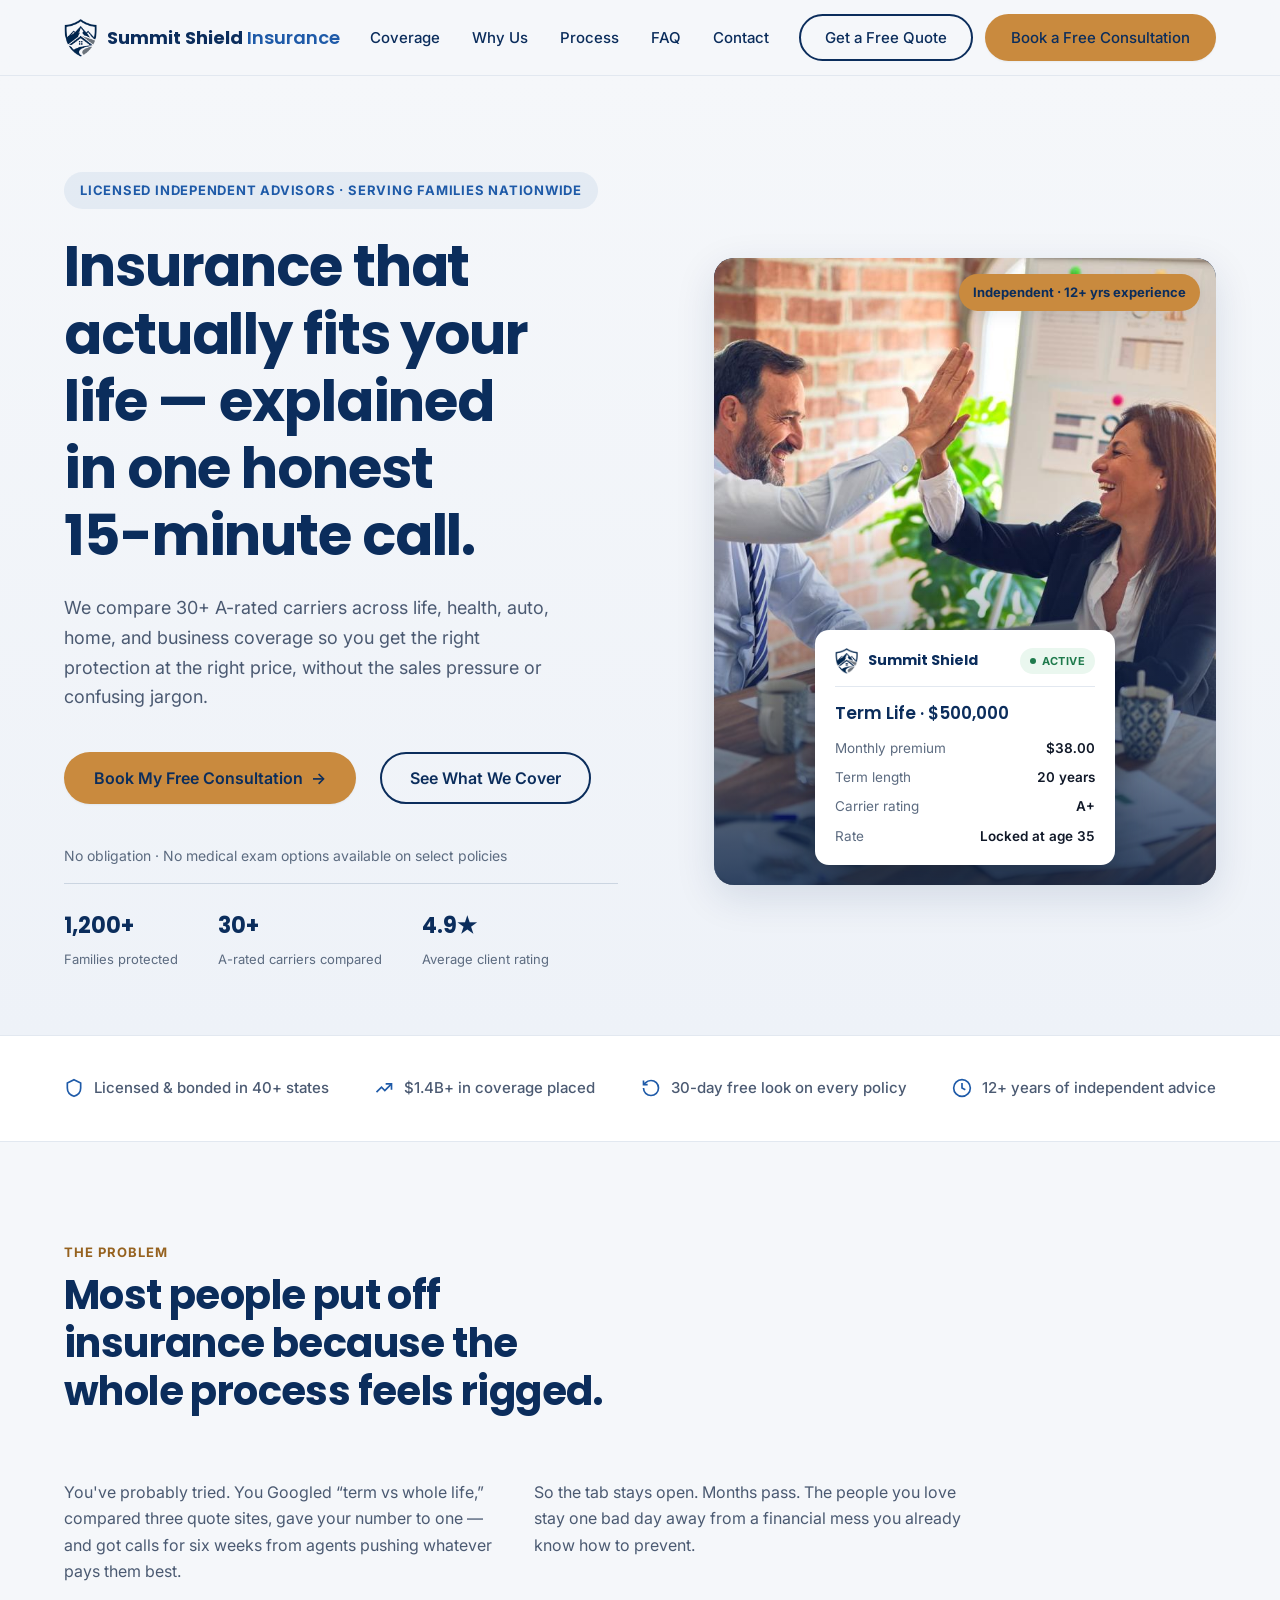
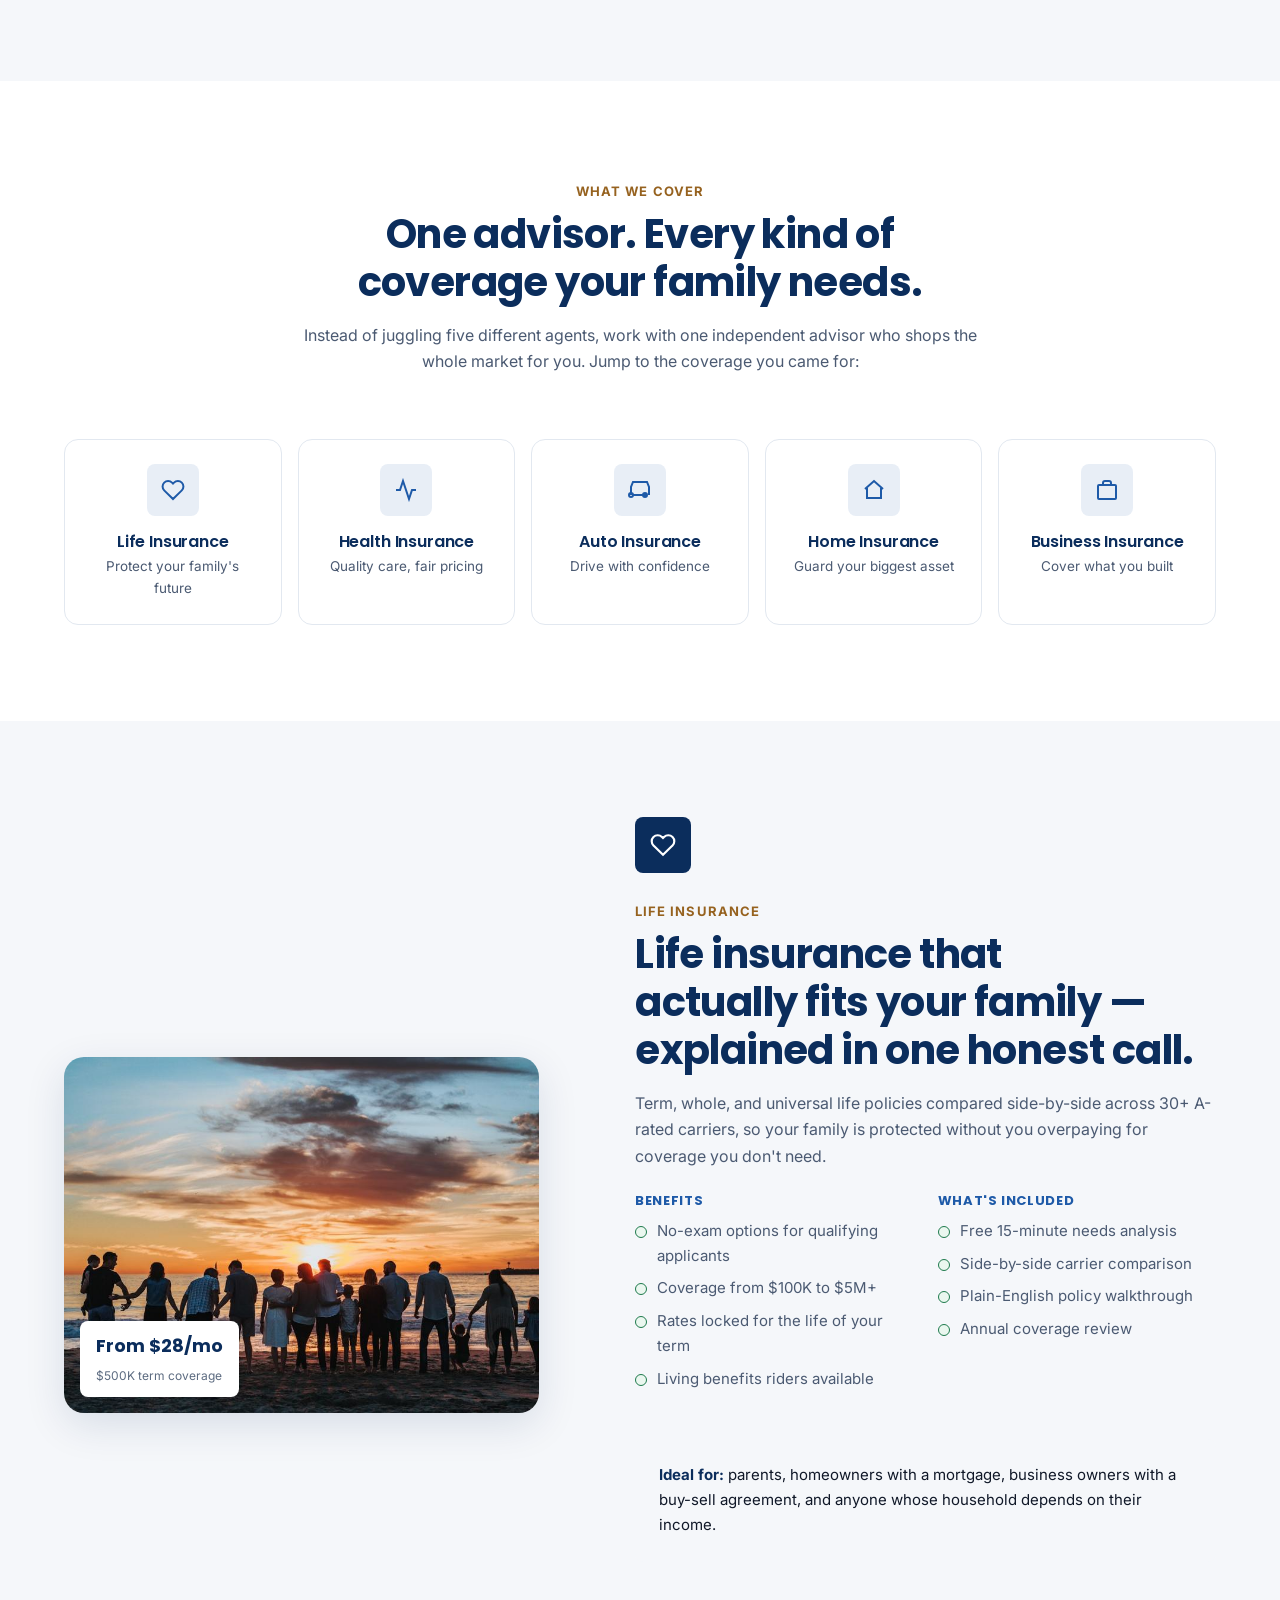
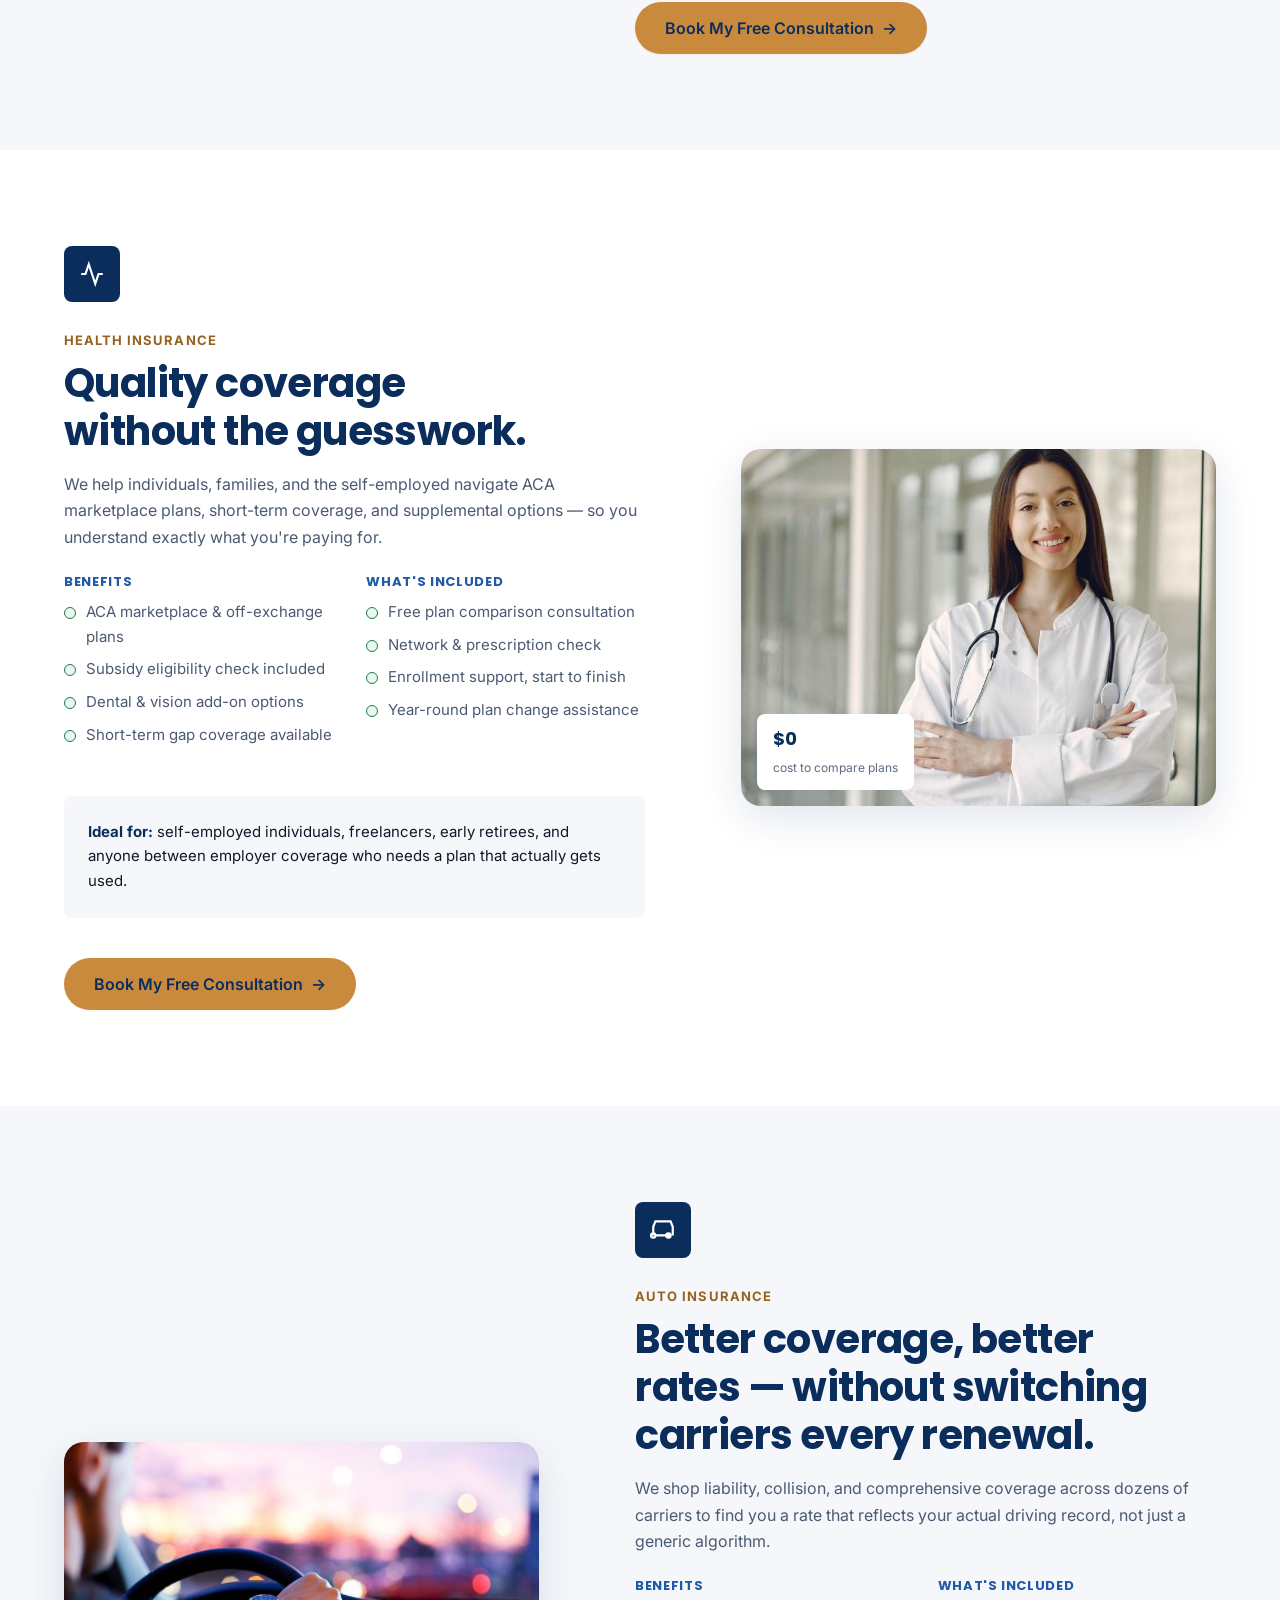
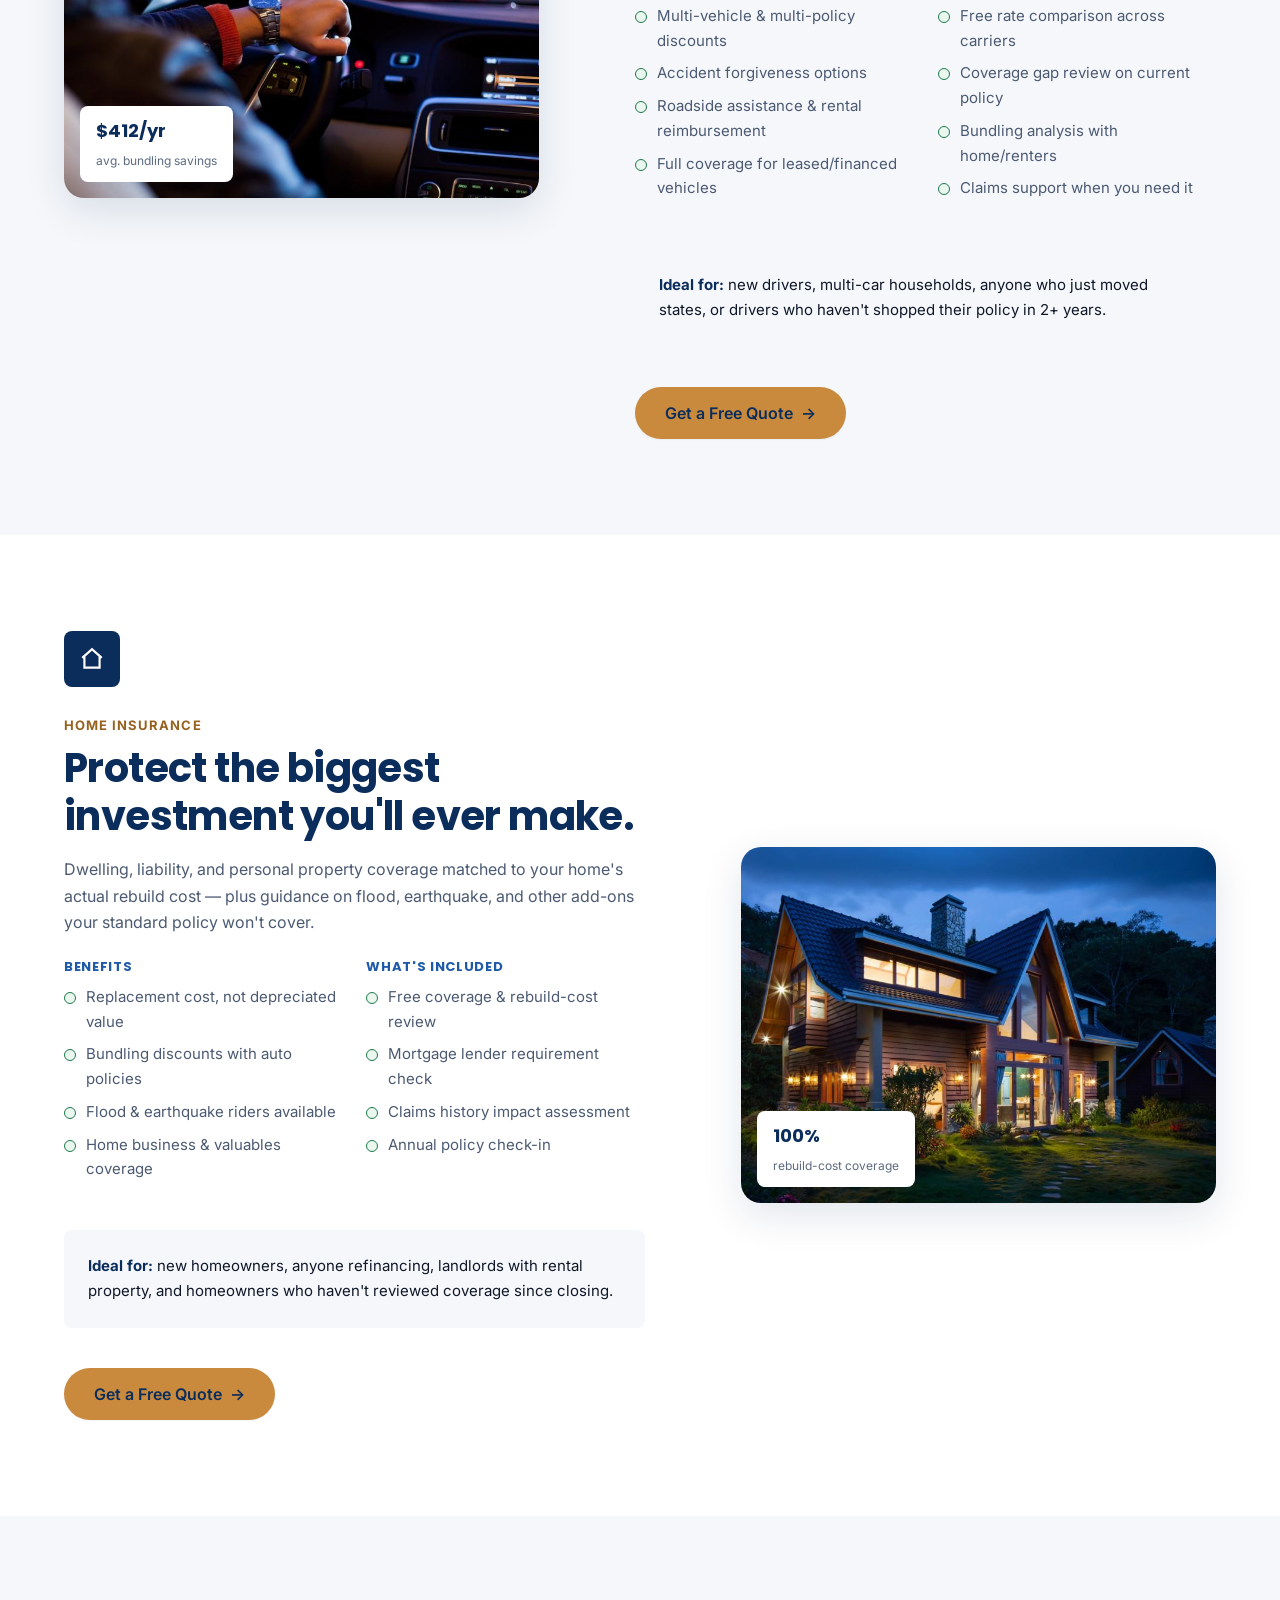
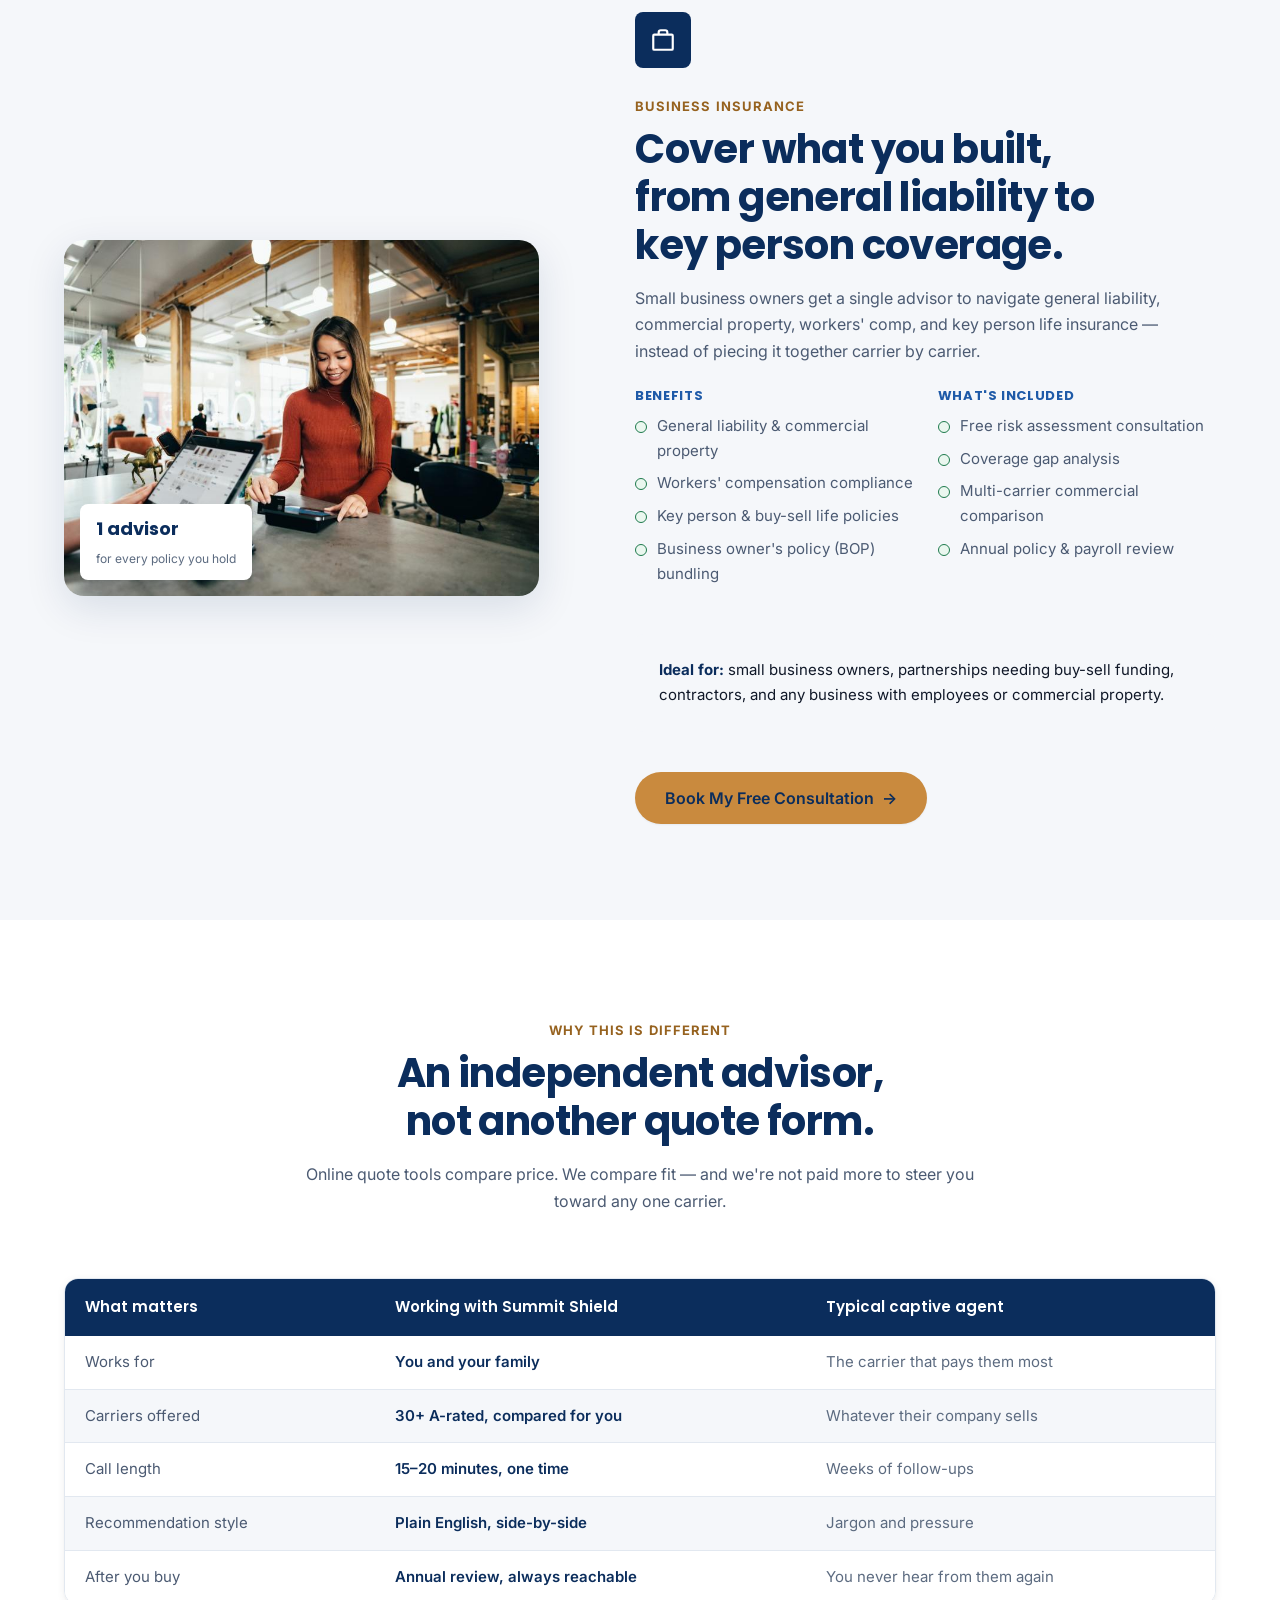
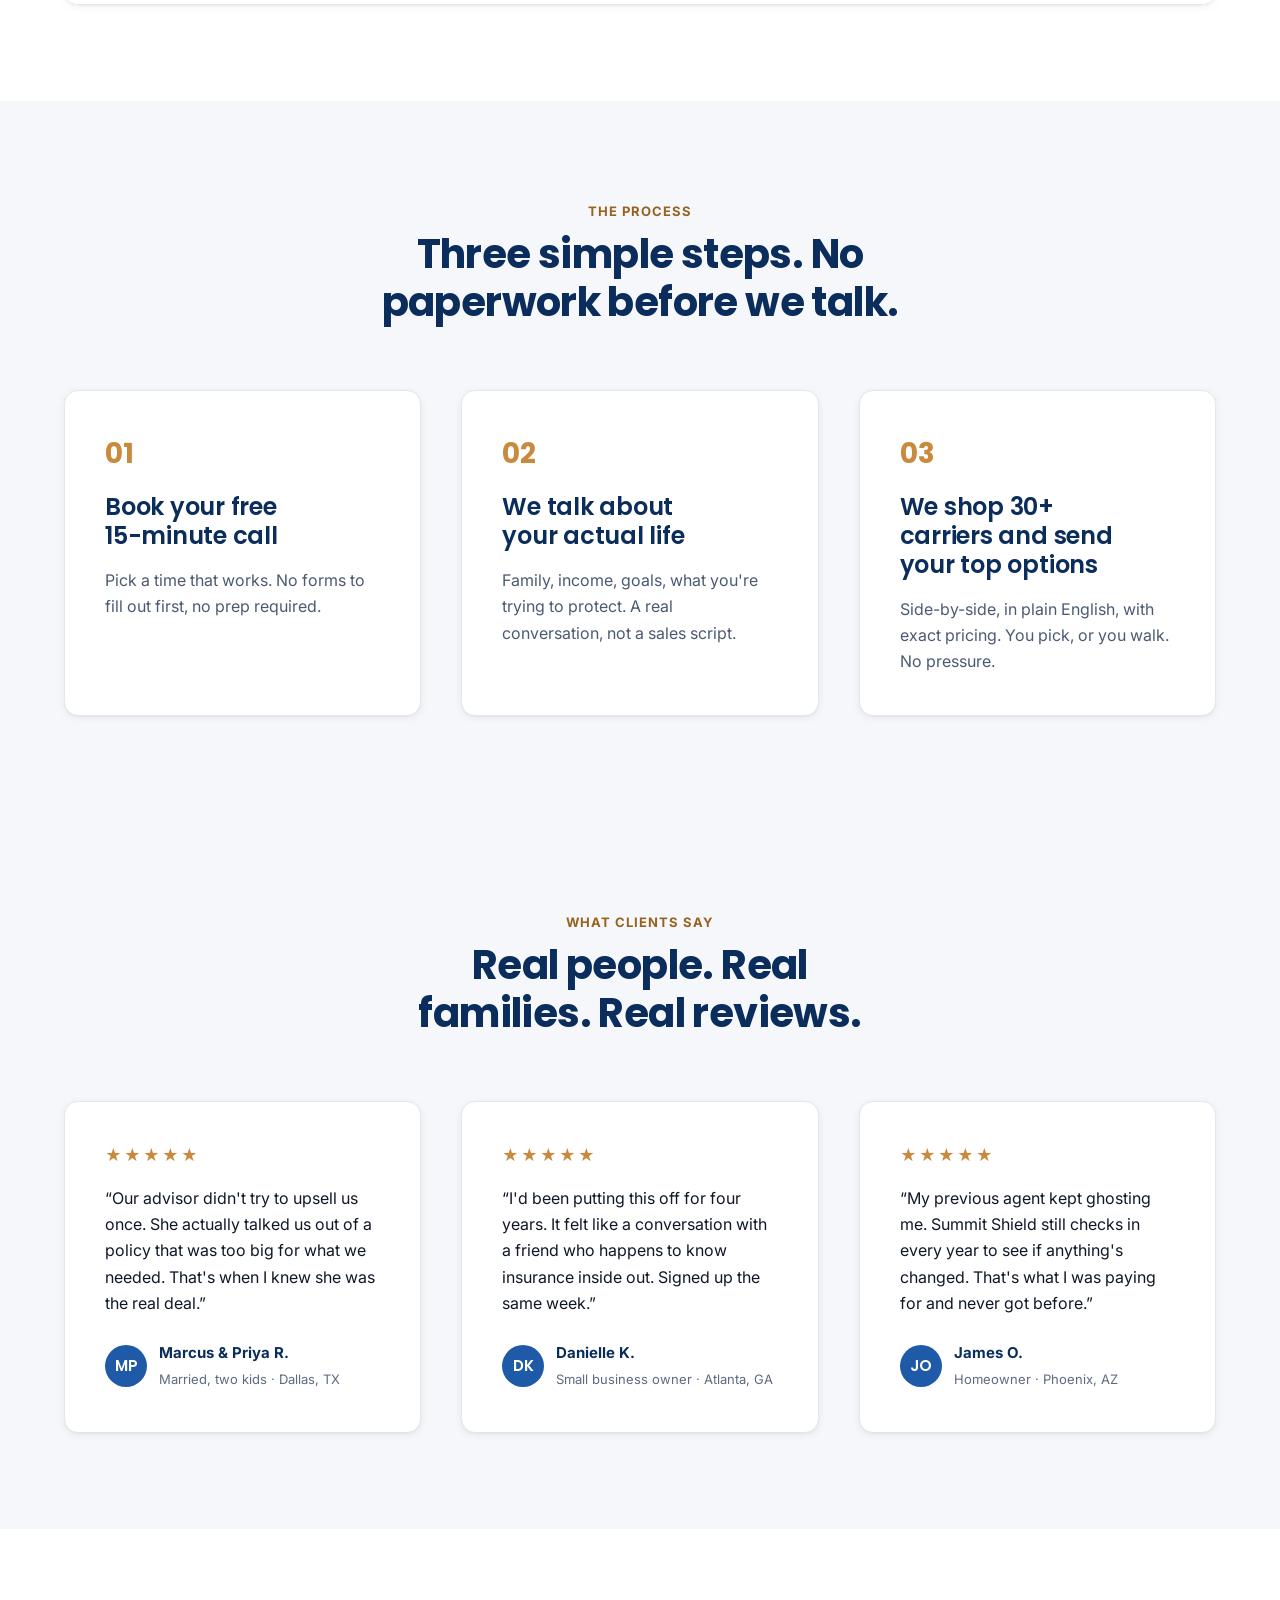
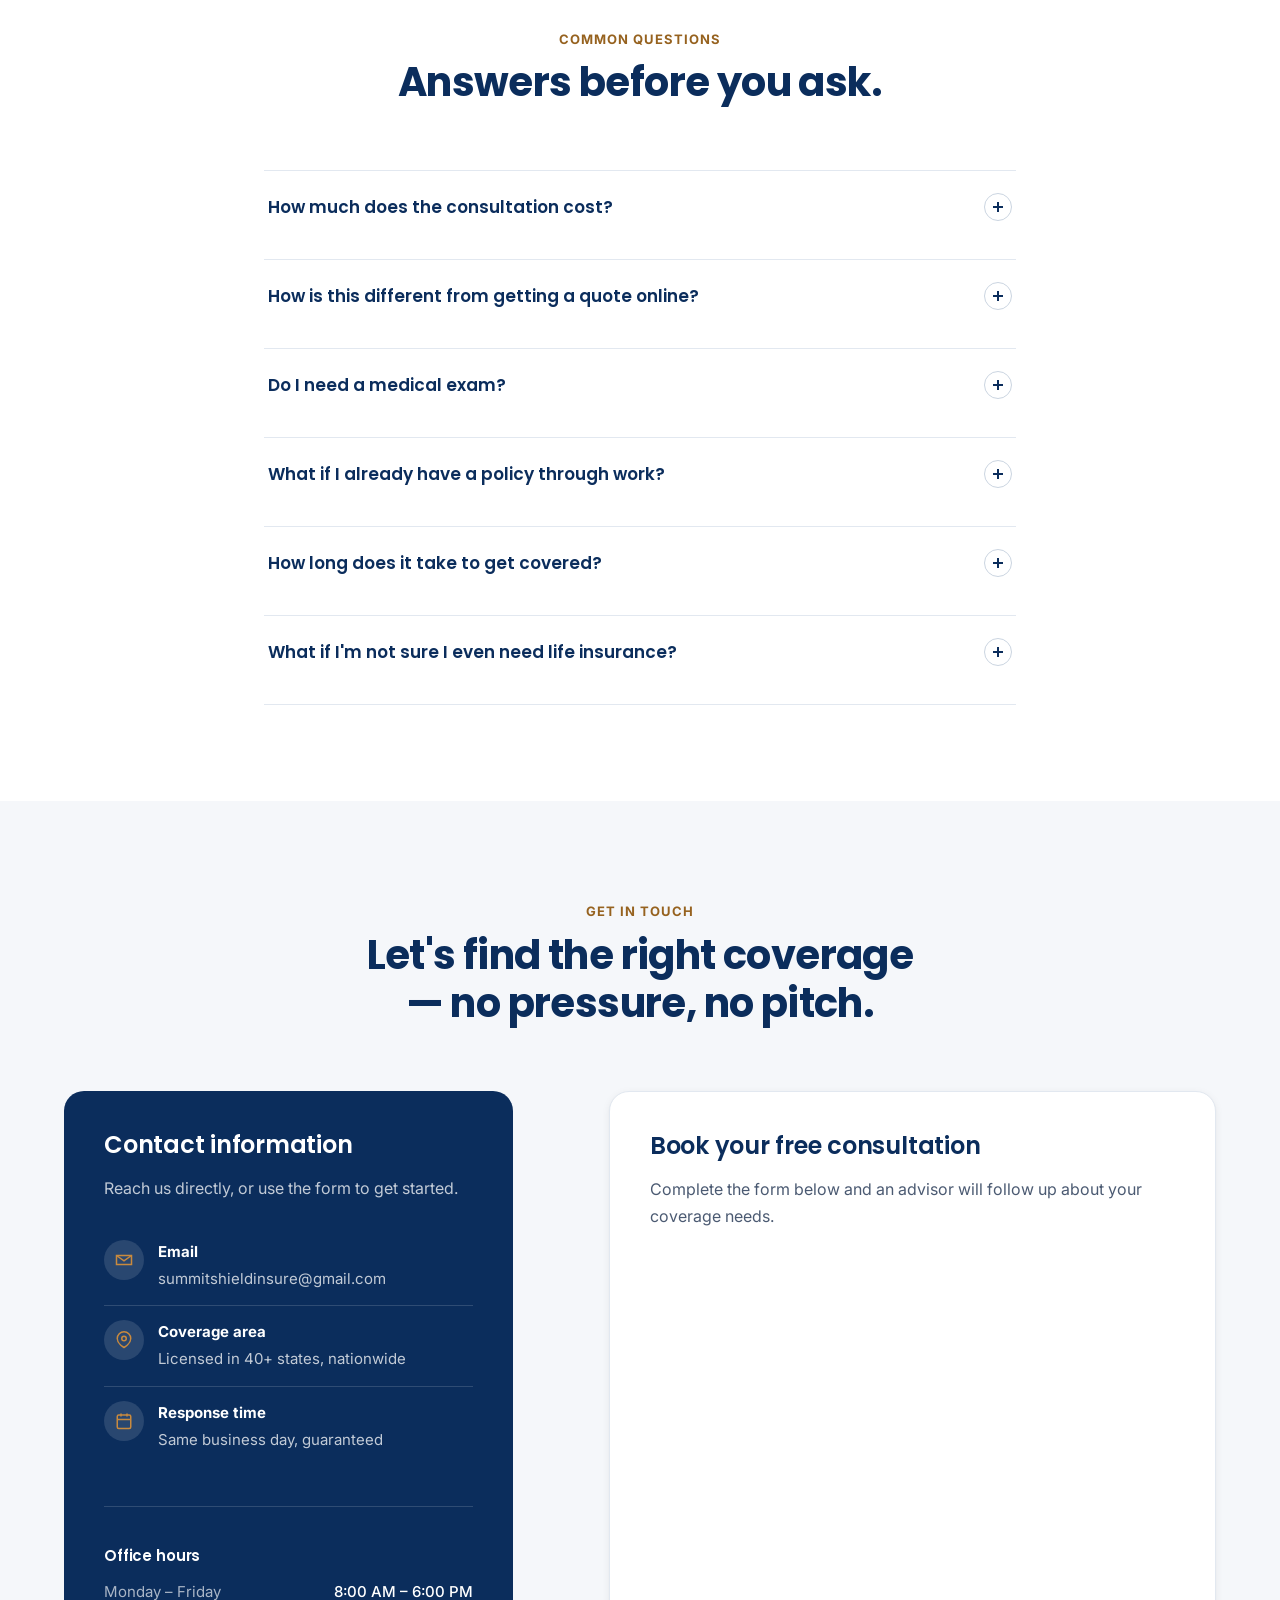
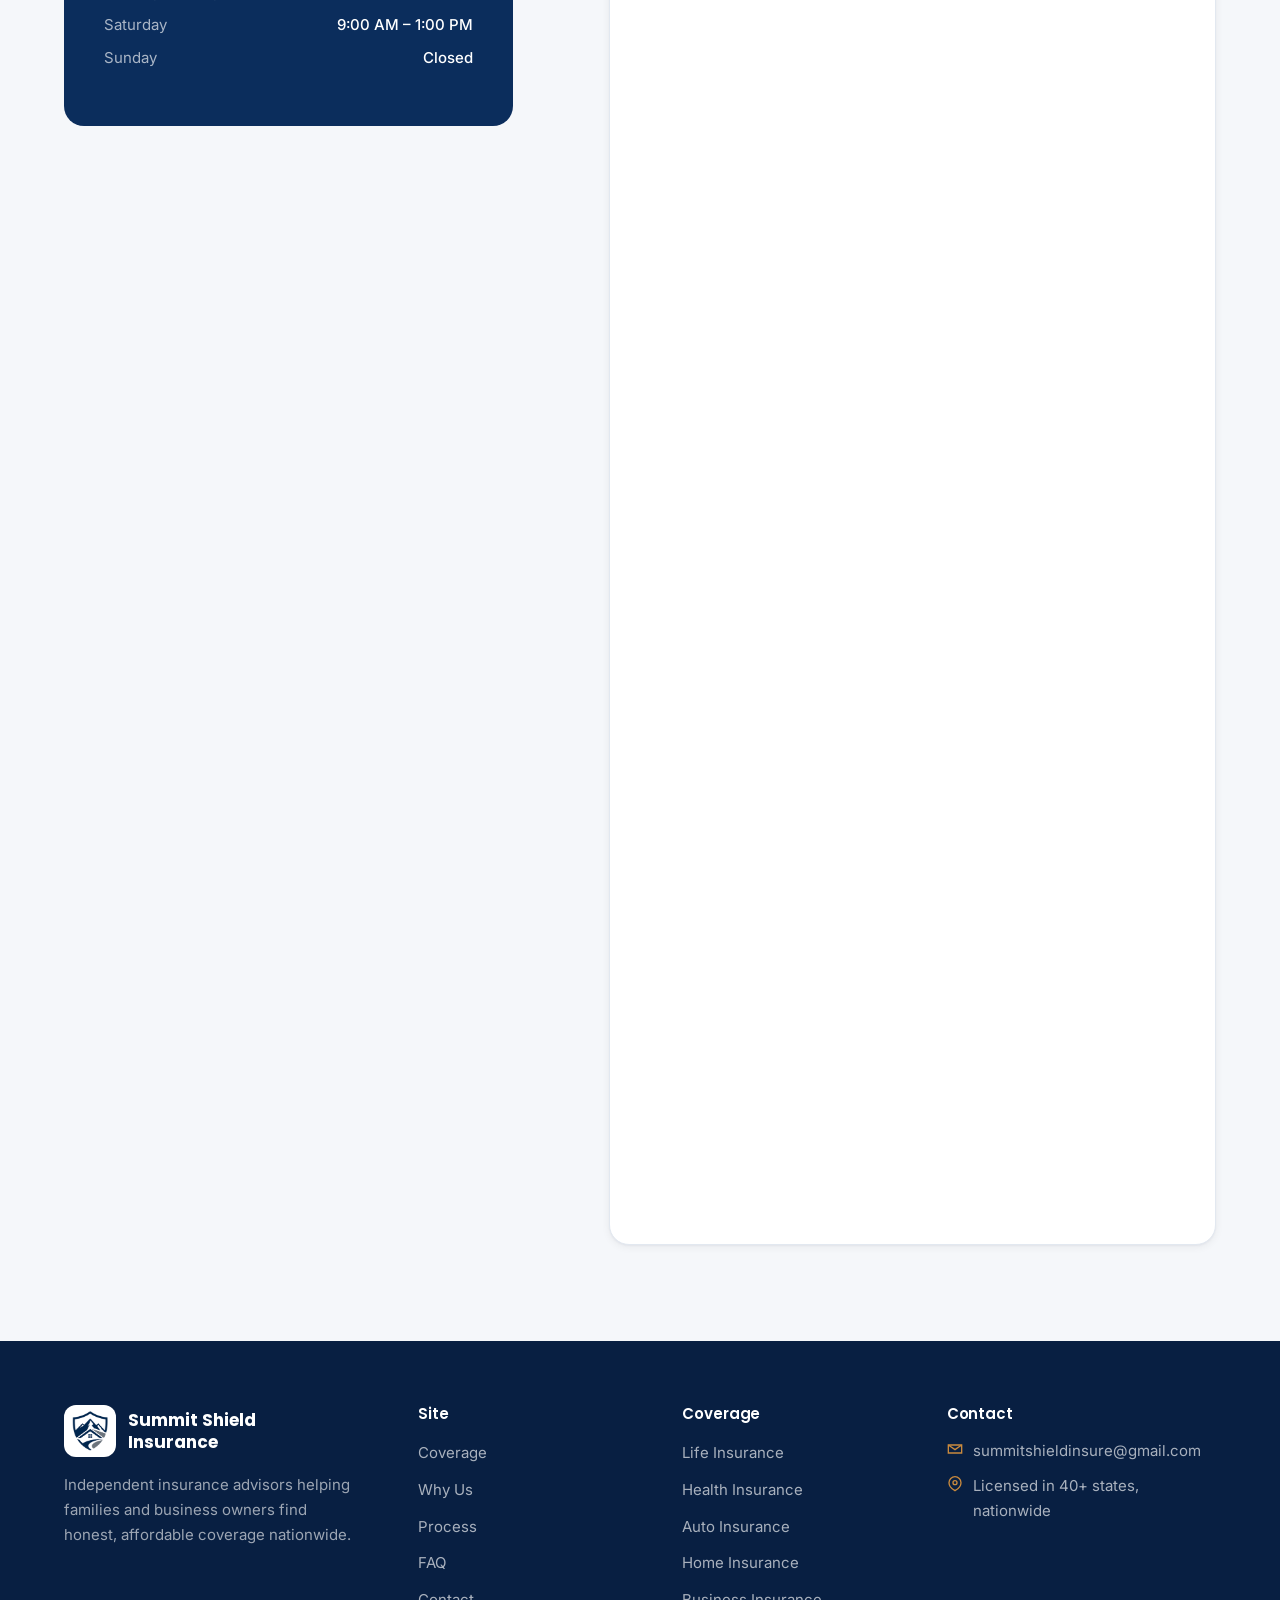
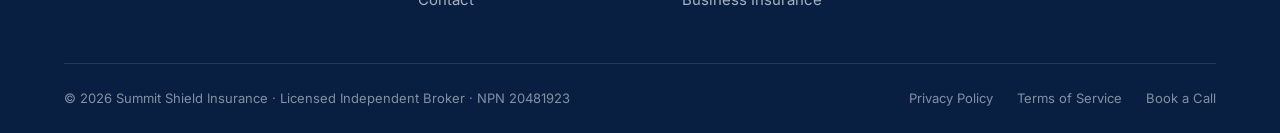
==== commit 802a7858: "Optimize homepage conversion flow and GHL export" ====
--- a/index.html
+++ b/index.html
@@ -73,7 +73,7 @@
 
         <div class="hero-actions">
           <a href="#consultation" class="btn btn--primary">Book My Free Consultation <span class="btn-arrow" aria-hidden="true">&rarr;</span></a>
-          <a href="#quote" class="btn btn--secondary">Get a Free Quote</a>
+          <a href="#coverage" class="btn btn--secondary">See What We Cover</a>
         </div>
         <p class="hero-note">No obligation &middot; No medical exam options available on select policies</p>
 
@@ -131,7 +131,7 @@
       </div>
       <div class="trust-item">
         <svg width="20" height="20" viewBox="0 0 24 24" fill="none" stroke="currentColor" stroke-width="2" aria-hidden="true"><circle cx="12" cy="12" r="10"/><path d="M12 6v6l4 2"/></svg>
-        Same business day response
+        12+ years of independent advice
       </div>
     </div>
   </section>
@@ -153,50 +153,7 @@
   </section>
 
   <!-- ============================================================
-       4. IF THIS SOUNDS FAMILIAR (pain points)
-       ============================================================ -->
-  <section class="section section--white" id="sounds-familiar" aria-labelledby="familiar-heading">
-    <div class="container">
-      <div class="section-head--left">
-        <span class="eyebrow">If This Sounds Familiar</span>
-        <h2 id="familiar-heading">You're not lazy. You're just tired of being sold to.</h2>
-      </div>
-      <div class="grid grid--2">
-        <div class="pain-card">
-          <h3>You feel guilty every time you think about it</h3>
-          <p>Because you know it matters, and you know you've been putting it off.</p>
-        </div>
-        <div class="pain-card">
-          <h3>You don't trust what agents are telling you</h3>
-          <p>Every quote sounds different. Every rep pushes a different product. Who's actually on your side?</p>
-        </div>
-        <div class="pain-card">
-          <h3>You're worried you'll pay too much or buy the wrong thing</h3>
-          <p>You don't want to be the person who bought a policy that doesn't pay when it counts.</p>
-        </div>
-        <div class="pain-card">
-          <h3>You keep hoping there's a simpler way</h3>
-          <p>There is. It just isn't the loudest voice in your inbox.</p>
-        </div>
-      </div>
-    </div>
-  </section>
-
-  <!-- ============================================================
-       5. THE PROMISE
-       ============================================================ -->
-  <section class="section section--bg" id="promise" aria-labelledby="promise-heading">
-    <div class="container">
-      <div class="promise-inner">
-        <span class="eyebrow">The Promise</span>
-        <h2 id="promise-heading">Walk away knowing your family is covered — without spending a weekend on it.</h2>
-        <p>In one short call, you'll get a clear picture of what your family actually needs, exact monthly pricing from top-rated carriers, and a policy you understand line by line. No follow-up sales calls. No pressure. Just a plan you can live with — and one that keeps working long after we hang up.</p>
-      </div>
-    </div>
-  </section>
-
-  <!-- ============================================================
-       6. COVERAGE OVERVIEW
+       4. SERVICES OVERVIEW
        ============================================================ -->
   <section class="section section--white" id="coverage" aria-labelledby="coverage-heading">
     <div class="container">
@@ -237,7 +194,7 @@
   </section>
 
   <!-- ============================================================
-       6a. LIFE INSURANCE
+       4a. LIFE INSURANCE
        ============================================================ -->
   <section class="service-block" id="life" aria-labelledby="life-heading">
     <div class="container service-block-inner">
@@ -286,8 +243,9 @@
     </div>
   </section>
 
-  <!-- ============================================================
-       6b. HEALTH INSURANCE
+
+  <!-- ============================================================
+       4b. HEALTH INSURANCE
        ============================================================ -->
   <section class="service-block service-block--alt is-reversed" id="health" aria-labelledby="health-heading">
     <div class="container service-block-inner">
@@ -336,8 +294,9 @@
     </div>
   </section>
 
-  <!-- ============================================================
-       6c. AUTO INSURANCE
+
+  <!-- ============================================================
+       4c. AUTO INSURANCE
        ============================================================ -->
   <section class="service-block" id="auto" aria-labelledby="auto-heading">
     <div class="container service-block-inner">
@@ -386,8 +345,9 @@
     </div>
   </section>
 
-  <!-- ============================================================
-       6d. HOME INSURANCE
+
+  <!-- ============================================================
+       4d. HOME INSURANCE
        ============================================================ -->
   <section class="service-block service-block--alt is-reversed" id="home" aria-labelledby="home-heading">
     <div class="container service-block-inner">
@@ -436,8 +396,9 @@
     </div>
   </section>
 
-  <!-- ============================================================
-       6e. BUSINESS INSURANCE
+
+  <!-- ============================================================
+       4e. BUSINESS INSURANCE
        ============================================================ -->
   <section class="service-block" id="business" aria-labelledby="business-heading">
     <div class="container service-block-inner">
@@ -487,25 +448,7 @@
   </section>
 
   <!-- ============================================================
-       7. PROOF OF RESULTS (navy stats band)
-       ============================================================ -->
-  <section class="section section--tight section--navy">
-    <div class="container">
-      <span class="eyebrow">Proof Of Results</span>
-      <h2>Twelve years, thousands of policies, one honest approach.</h2>
-      <p style="max-width:640px;">Our advisors started as captive agents for large carriers and left because recommending the same product to every family never sat right. Today we work independently, which means we get paid the same regardless of the carrier you choose — so the recommendation is always about you.</p>
-
-      <div class="stats-strip">
-        <div class="stat"><strong>1,200+</strong><span>Families protected</span></div>
-        <div class="stat"><strong>30+</strong><span>A-rated carriers compared</span></div>
-        <div class="stat"><strong>$1.4B</strong><span>In coverage placed</span></div>
-        <div class="stat"><strong>12 yrs</strong><span>Advising, not selling</span></div>
-      </div>
-    </div>
-  </section>
-
-  <!-- ============================================================
-       8. WHY CHOOSE SUMMIT SHIELD (comparison)
+       5. WHY CHOOSE SUMMIT SHIELD (comparison)
        ============================================================ -->
   <section class="section section--white" id="why-us" aria-labelledby="why-heading">
     <div class="container">
@@ -537,7 +480,7 @@
   </section>
 
   <!-- ============================================================
-       9. OUR PROCESS
+       6. OUR PROCESS
        ============================================================ -->
   <section class="section section--bg" id="process" aria-labelledby="process-heading">
     <div class="container">
@@ -567,30 +510,7 @@
   </section>
 
   <!-- ============================================================
-       10. WHAT IT COSTS
-       ============================================================ -->
-  <section class="section section--white">
-    <div class="container">
-      <div class="cost-block">
-        <div>
-          <span class="eyebrow">What It Costs</span>
-          <h2>The consultation is free. Coverage costs less than you think.</h2>
-          <p>A healthy 35-year-old can lock in <strong>$500,000 of term life coverage for around $28&ndash;$45 a month</strong> — less than most people spend on streaming subscriptions. The average family we work with pays under $50/month for the coverage they actually need.</p>
-          <p>Our advice is free. We're paid by the carrier only if you decide to move forward — and we earn the same commission regardless of which one you pick.</p>
-        </div>
-        <div class="cost-card">
-          <span class="eyebrow">Typical Monthly Cost</span>
-          <div class="cost-figure">$38<sup>/month</sup></div>
-          <p style="color:rgba(255,255,255,0.75);font-size:0.9375rem;">$500K in 20-year term coverage &middot; healthy non-smoker, age 35</p>
-          <hr>
-          <small>Compared to the average U.S. funeral cost of $9,420 and average outstanding mortgage of $236,000, coverage is the least expensive protection your family will ever own.</small>
-        </div>
-      </div>
-    </div>
-  </section>
-
-  <!-- ============================================================
-       11. TESTIMONIALS
+       7. TESTIMONIALS
        ============================================================ -->
   <section class="section section--bg" id="testimonials" aria-labelledby="testimonials-heading">
     <div class="container">
@@ -629,52 +549,7 @@
   </section>
 
   <!-- ============================================================
-       12. NO-RISK PROMISE (guarantee)
-       ============================================================ -->
-  <section class="section section--white">
-    <div class="container">
-      <div class="promise-block">
-        <div>
-          <span class="eyebrow">No-Risk Promise</span>
-          <h2>If the call isn't useful, you owe us nothing — and we mean that.</h2>
-          <p>Every policy we recommend comes with a 30-day free look — cancel for any reason and get every dollar back. And if our first call doesn't give you real clarity on what coverage you need and what it should cost, we hang up and you've lost 15 minutes. That's the whole risk.</p>
-        </div>
-        <div class="callout-box">
-          <h4>The 15-Minute Guarantee</h4>
-          <p>You'll leave the call with a clear answer on coverage, price, and next steps — or we'll refer you to someone who can help. No hard sell. Ever.</p>
-        </div>
-      </div>
-    </div>
-  </section>
-
-  <!-- ============================================================
-       13. WHY NOW (urgency)
-       ============================================================ -->
-  <section class="section section--bg" id="why-now" aria-labelledby="why-now-heading">
-    <div class="container">
-      <div class="why-now-block">
-        <div>
-          <span class="eyebrow">Why Now</span>
-          <h2 id="why-now-heading">Life insurance gets more expensive every birthday. And every check-up.</h2>
-          <p>Rates are based on your age and health <em>today</em>. Waiting a year can add 8&ndash;12% to your monthly premium for the exact same coverage. A single new diagnosis — high blood pressure, a borderline blood test — can double it or take some carriers off the table entirely. The best time to lock in a rate is the version of you that exists right now.</p>
-          <a href="#consultation" class="btn btn--primary">Grab a Time This Week <span class="btn-arrow" aria-hidden="true">&rarr;</span></a>
-        </div>
-        <div class="rate-visual" role="img" aria-label="Chart of illustrative monthly premiums rising with age: 38 dollars at age 35, 42 dollars at 36, 58 dollars at 40, and 89 dollars at 45">
-          <h4>What waiting costs &middot; $500K, 20-yr term</h4>
-          <div class="rate-bars">
-            <div class="rate-bar-row"><span>Age 35</span><div class="rate-bar is-now" style="width:43%;"></div><strong>$38</strong></div>
-            <div class="rate-bar-row"><span>Age 36</span><div class="rate-bar" style="width:47%;"></div><strong>$42</strong></div>
-            <div class="rate-bar-row"><span>Age 40</span><div class="rate-bar" style="width:65%;"></div><strong>$58</strong></div>
-            <div class="rate-bar-row"><span>Age 45</span><div class="rate-bar" style="width:100%;"></div><strong>$89</strong></div>
-          </div>
-          <small>Illustrative monthly premiums for a healthy non-smoker. Your quote depends on health class and carrier.</small>
-        </div>
-      </div>
-    </div>
-  </section>
-
-  <!-- ============================================================
-       14. FAQ
+       8. FAQ
        ============================================================ -->
   <section class="section section--white" id="faq" aria-labelledby="faq-heading">
     <div class="container container--narrow">
@@ -755,22 +630,7 @@
   </section>
 
   <!-- ============================================================
-       15. CALL TO ACTION
-       ============================================================ -->
-  <section class="cta-band" aria-labelledby="cta-heading">
-    <div class="container">
-      <span class="eyebrow">Ready When You Are</span>
-      <h2 id="cta-heading">Give your family 15 minutes today. They'll thank you for the rest of their lives.</h2>
-      <p>Book your free consultation below. Real answers. No pressure. No pitch.</p>
-      <div class="cta-band-actions">
-        <a href="#consultation" class="btn btn--primary">Book My Free Consultation <span class="btn-arrow" aria-hidden="true">&rarr;</span></a>
-        <a href="#quote" class="btn btn--on-navy">Or Get a Free Quote</a>
-      </div>
-    </div>
-  </section>
-
-  <!-- ============================================================
-       16. CONTACT / BOOK
+       9. CONTACT / BOOK
        ============================================================ -->
   <section class="section section--bg" id="contact" aria-labelledby="contact-heading">
     <div class="container">
@@ -819,84 +679,32 @@
           </div>
         </div>
 
-        <!-- RIGHT: Consultation form / quote tabs -->
+        <!-- RIGHT: Summit Shield consultation form -->
         <div>
-          <!-- Hash anchors: land visitors at the top of the panel (not inside it)
-               so the tabs stay visible below the sticky header -->
+          <!-- Both CTA hashes land on the same consultation form. -->
           <span id="consultation" style="display:block;height:0;" aria-hidden="true"></span>
           <span id="quote" style="display:block;height:0;" aria-hidden="true"></span>
           <div class="embed-panel">
-            <div class="embed-tabs" role="tablist" aria-label="Contact method">
-              <button class="embed-tab is-active" role="tab" aria-selected="true" aria-controls="panel-consultation" id="tab-consultation" data-target="panel-consultation">Book a Consultation</button>
-              <button class="embed-tab" role="tab" aria-selected="false" aria-controls="panel-quote" id="tab-quote" data-target="panel-quote">Request a Quote</button>
-            </div>
-
-            <!-- CONSULTATION / GHL FORM PANEL -->
-            <div class="embed-panel-content is-active" id="panel-consultation" role="tabpanel" aria-labelledby="tab-consultation">
-              <h3>Book your free consultation</h3>
-              <p style="margin-bottom:var(--space-md);">Fill out the short form below and an advisor will reach out to schedule your free 15-minute call.</p>
-
-              <!--
-                ============================================================
-                GHL FORM EMBED — INSERT HERE
-                ============================================================
-                Replace the placeholder <div> below with your GoHighLevel
-                Form embed code. In GHL: Sites > Forms > Builder > select
-                your form > Integrate > copy the iframe embed snippet and
-                paste it in place of the placeholder.
-
-                Example of what GHL typically outputs:
-                <iframe
-                  src="https://api.leadconnectorhq.com/widget/form/YOUR_FORM_ID"
-                  style="width:100%;height:600px;border:none;"
-                  id="YOUR_FORM_ID">
-                </iframe>
-                <script src="https://link.msgsndr.com/js/form_embed.js"></script>
-
-                (Optional: a GHL Calendar embed works in this same spot if
-                you'd rather clients self-book — Calendars > Embed Code.)
-                ============================================================
-              -->
-              <div class="ghl-embed-placeholder">
-                <svg width="32" height="32" viewBox="0 0 24 24" fill="none" stroke="currentColor" stroke-width="1.75" aria-hidden="true"><rect x="3" y="5" width="18" height="14" rx="2"/><path d="M3 7l9 6 9-6"/></svg>
-                <strong>GoHighLevel Form Embed Goes Here</strong>
-                <p>Paste your GHL Form iframe embed code inside this container to replace this placeholder.</p>
-                <code>&lt;!-- GHL_FORM_EMBED --&gt;</code>
-              </div>
-              <!-- END GHL FORM EMBED -->
-
-            </div>
-
-            <!-- QUOTE PANEL — simple email capture -->
-            <div class="embed-panel-content" id="panel-quote" role="tabpanel" aria-labelledby="tab-quote">
-              <h3>Request a free quote</h3>
-              <p style="margin-bottom:var(--space-md);">Enter your email and an advisor will send your quote options to your inbox — usually the same business day.</p>
-
-              <!--
-                ============================================================
-                QUOTE FORM — Netlify Forms
-                Submissions are collected by Netlify and forwarded to
-                summitshieldinsure@gmail.com.
-                One-time setup in Netlify: Site > Forms > Notifications >
-                "Email notification" > summitshieldinsure@gmail.com.
-
-                If this page is ever rebuilt inside GoHighLevel, replace
-                this form with a GHL form embed instead (Netlify Forms
-                only works on Netlify hosting).
-                ============================================================
-              -->
-              <form class="quote-form" name="quote-request" method="POST" action="/thanks.html" data-netlify="true" netlify-honeypot="bot-field">
-                <input type="hidden" name="form-name" value="quote-request">
-                <p class="visually-hidden" aria-hidden="true">
-                  <label>Don't fill this out if you're human: <input name="bot-field" tabindex="-1" autocomplete="off"></label>
-                </p>
-                <label for="quote-email">Your email address</label>
-                <input type="email" id="quote-email" name="email" required autocomplete="email" placeholder="you@example.com">
-                <button type="submit" class="btn btn--primary btn--block">Request My Free Quote <span class="btn-arrow" aria-hidden="true">&rarr;</span></button>
-                <p class="quote-form-note">Your reply comes from <strong>summitshieldinsure@gmail.com</strong> — real numbers, no calls, no spam, and your email is never sold or shared.</p>
-              </form>
-
-            </div>
+            <h3>Book your free consultation</h3>
+            <p style="margin-bottom:var(--space-md);">Complete the form below and an advisor will follow up about your coverage needs.</p>
+            <iframe
+              src="https://links.smilesociety.online/widget/form/BMCvnCSHkyDRszN6VevH"
+              style="width:100%;height:100%;border:none;border-radius:0px"
+              id="inline-BMCvnCSHkyDRszN6VevH"
+              data-layout="{'id':'INLINE'}"
+              data-trigger-type="alwaysShow"
+              data-trigger-value=""
+              data-activation-type="alwaysActivated"
+              data-activation-value=""
+              data-deactivation-type="neverDeactivate"
+              data-deactivation-value=""
+              data-form-name="Summit Shield - Free Consultation"
+              data-height="1551"
+              data-layout-iframe-id="inline-BMCvnCSHkyDRszN6VevH"
+              data-form-id="BMCvnCSHkyDRszN6VevH"
+              title="Summit Shield - Free Consultation">
+            </iframe>
+            <script src="https://links.smilesociety.online/js/form_embed.js"></script>
           </div>
         </div>
 
--- a/styles.css
+++ b/styles.css
@@ -353,7 +353,7 @@
 .nav-links {
   display: flex;
   align-items: center;
-  gap: var(--space-lg);
+  gap: 28px;
 }
 .nav-links a {
   color: var(--ss-primary);
@@ -361,6 +361,7 @@
   font-size: 0.9375rem;
   padding: 8px 2px;
   position: relative;
+  white-space: nowrap;
 }
 .nav-links a::after {
   content: '';
@@ -382,7 +383,11 @@
 .nav-cta {
   display: flex;
   align-items: center;
-  gap: var(--space-sm);
+  gap: 12px;
+}
+.nav-cta .btn {
+  min-height: 46px;
+  padding: 14px 24px;
 }
 
 .nav-toggle {
@@ -726,102 +731,9 @@
   .problem-cols { grid-template-columns: 1fr; }
 }
 
-.pain-card {
-  background: var(--ss-white);
-  border: 1px solid var(--ss-border);
-  border-radius: var(--radius-md);
-  padding: var(--space-md) var(--space-lg);
-  box-shadow: var(--shadow-card);
-}
-.pain-card h3 {
-  font-size: 1.0625rem;
-  margin-bottom: 6px;
-}
-.pain-card p { font-size: 0.9375rem; margin-bottom: 0; }
-
-.promise-inner {
-  max-width: 760px;
-  margin: 0 auto;
-  text-align: center;
-}
-.promise-inner p {
-  font-size: 1.0938rem;
-  max-width: 62ch;
-  margin: 0 auto;
-}
-
-.why-now-block {
-  display: grid;
-  grid-template-columns: 1.2fr 0.8fr;
-  gap: var(--space-xl);
-  align-items: center;
-}
-.why-now-block .btn { margin-top: var(--space-md); }
-.rate-visual {
-  background: var(--ss-white);
-  border: 1px solid var(--ss-border);
-  border-radius: var(--radius-md);
-  box-shadow: var(--shadow-card);
-  padding: var(--space-lg);
-}
-.rate-visual h4 { font-size: 0.9375rem; margin-bottom: var(--space-md); }
-.rate-bars { display: grid; gap: 14px; }
-.rate-bar-row {
-  display: grid;
-  grid-template-columns: 64px 1fr 64px;
-  align-items: center;
-  gap: 12px;
-  font-size: 0.8438rem;
-  color: var(--ss-ink-faint);
-}
-.rate-bar-row strong {
-  color: var(--ss-ink);
-  font-variant-numeric: tabular-nums;
-  text-align: right;
-}
-.rate-bar {
-  height: 10px;
-  border-radius: var(--radius-pill);
-  background: var(--ss-secondary);
-}
-.rate-bar.is-now { background: var(--ss-accent); }
-.rate-visual small {
-  display: block;
-  margin-top: var(--space-md);
-  color: var(--ss-ink-faint);
-  font-size: 0.8125rem;
-}
-@media (max-width: 820px) {
-  .why-now-block { grid-template-columns: 1fr; }
-}
-
-/* ==========================================================================
-   10. STATS STRIP (navy)
-   ========================================================================== */
-.stats-strip {
-  display: flex;
-  flex-wrap: wrap;
-  gap: var(--space-lg);
-  padding-top: var(--space-lg);
-  margin-top: var(--space-lg);
-  border-top: 1px solid rgba(255,255,255,0.15);
-}
-.stat {
-  padding-left: var(--space-md);
-  border-left: 2px solid var(--ss-accent);
-  min-width: 140px;
-}
-.stat strong {
-  display: block;
-  font-family: var(--font-heading);
-  font-size: 2rem;
-  font-weight: 700;
-  color: #fff;
-}
-.stat span {
-  font-size: 0.875rem;
-  color: rgba(255,255,255,0.7);
-}
+
+
+
 
 /* ==========================================================================
    11. COMPARISON TABLE
@@ -858,47 +770,6 @@
 .compare-table td:nth-child(2) { color: var(--ss-primary); font-weight: 600; }
 .compare-table td:nth-child(3) { color: var(--ss-ink-faint); }
 
-/* ==========================================================================
-   12. PRICING / COST CALLOUT
-   ========================================================================== */
-.cost-block {
-  display: grid;
-  grid-template-columns: 1.2fr 1fr;
-  gap: var(--space-xl);
-  align-items: center;
-}
-.cost-card {
-  background: var(--ss-primary);
-  color: #fff;
-  border-radius: var(--radius-lg);
-  padding: var(--space-lg);
-}
-.cost-card .eyebrow { color: #E8B87A; }
-.cost-figure {
-  font-family: var(--font-heading);
-  font-size: 3rem;
-  font-weight: 700;
-  color: #fff;
-}
-.cost-figure sup {
-  font-size: 1.125rem;
-  font-weight: 500;
-  color: rgba(255,255,255,0.7);
-}
-.cost-card hr {
-  border: none;
-  border-top: 1px solid rgba(255,255,255,0.2);
-  margin: var(--space-md) 0;
-}
-.cost-card small {
-  color: rgba(255,255,255,0.7);
-  font-size: 0.8125rem;
-  line-height: 1.6;
-}
-
-@media (max-width: 780px) {
-  .cost-block { grid-template-columns: 1fr; }
-}
 
 /* ==========================================================================
    13. TESTIMONIALS
@@ -941,27 +812,6 @@
 .testimonial-author strong { display: block; font-size: 0.9375rem; color: var(--ss-primary); }
 .testimonial-author span { font-size: 0.8125rem; color: var(--ss-ink-faint); }
 
-/* ==========================================================================
-   14. GUARANTEE / CALLOUT BOX
-   ========================================================================== */
-.callout-box {
-  background: #FBF3E7;
-  border: 1px solid #EFD8AF;
-  border-radius: var(--radius-md);
-  padding: var(--space-lg);
-}
-.callout-box h4 { margin-bottom: 8px; }
-.callout-box p { font-size: 0.9375rem; margin-bottom: 0; color: var(--ss-ink-muted); }
-
-.promise-block {
-  display: grid;
-  grid-template-columns: 1.3fr 1fr;
-  gap: var(--space-xl);
-  align-items: start;
-}
-@media (max-width: 780px) {
-  .promise-block { grid-template-columns: 1fr; }
-}
 
 /* ==========================================================================
    15. FAQ ACCORDION
@@ -1034,31 +884,6 @@
   padding-bottom: var(--space-md);
 }
 
-/* ==========================================================================
-   16. CTA BANDS
-   ========================================================================== */
-.cta-band {
-  padding: var(--space-2xl) 0;
-  background: var(--ss-primary);
-  background-image: radial-gradient(circle at 15% 20%, rgba(30,90,168,0.35), transparent 45%),
-                     radial-gradient(circle at 85% 80%, rgba(201,138,62,0.18), transparent 45%);
-  color: #fff;
-  text-align: center;
-}
-.cta-band h2 { color: #fff; margin-bottom: var(--space-sm); }
-.cta-band p {
-  color: rgba(255,255,255,0.78);
-  max-width: 560px;
-  margin: 0 auto var(--space-lg);
-  font-size: 1.0625rem;
-}
-.cta-band-actions {
-  display: flex;
-  align-items: center;
-  justify-content: center;
-  gap: var(--space-md);
-  flex-wrap: wrap;
-}
 
 /* ==========================================================================
    17. FOOTER
@@ -1067,7 +892,11 @@
   background: var(--ss-primary-dark);
   color: rgba(255,255,255,0.7);
   padding: var(--space-xl) 0 var(--space-md);
-}
+  position: relative;
+  z-index: 2;
+  pointer-events: auto;
+}
+.site-footer a { position: relative; z-index: 1; pointer-events: auto; }
 .footer-grid {
   display: grid;
   grid-template-columns: 1.4fr 1fr 1fr 1.2fr;
@@ -1337,90 +1166,17 @@
   border-radius: var(--radius-lg);
   padding: var(--space-lg);
   box-shadow: var(--shadow-card);
-  scroll-margin-top: 96px; /* keep tabs clear of the sticky header after hash scroll */
-}
-.embed-tabs {
-  display: flex;
-  gap: 8px;
-  margin-bottom: var(--space-lg);
-  border-bottom: 1px solid var(--ss-border);
-}
-.embed-tab {
-  background: transparent;
+  scroll-margin-top: 96px;
+}
+/* Any GHL form embedded in the panel. The min-height keeps the iframe
+   visible before form_embed.js measures the real height (the embed's
+   inline height:100% otherwise collapses to the 150px iframe default);
+   the script then grows it as needed via inline style. */
+.embed-panel iframe[data-form-id] {
+  display: block;
+  width: 100%;
   border: none;
-  padding: 12px 6px;
-  font-weight: 600;
-  font-size: 0.9375rem;
-  color: var(--ss-ink-faint);
-  border-bottom: 2px solid transparent;
-  margin-right: var(--space-md);
-}
-.embed-tab.is-active {
-  color: var(--ss-primary);
-  border-color: var(--ss-accent);
-}
-.embed-panel-content { display: none; }
-.embed-panel-content.is-active { display: block; }
-
-/* Simple quote-request form (email only) */
-.quote-form {
-  display: grid;
-  gap: var(--space-sm);
-  max-width: 460px;
-}
-.quote-form label {
-  font-weight: 600;
-  font-size: 0.9375rem;
-  color: var(--ss-primary);
-}
-.quote-form input[type="email"] {
-  font-family: var(--font-body);
-  font-size: 1rem;
-  padding: 14px 18px;
-  border: 1.5px solid var(--ss-border-strong);
-  border-radius: var(--radius-sm);
-  background: var(--ss-white);
-  color: var(--ss-ink);
-  width: 100%;
-  transition: border-color var(--transition-base), box-shadow var(--transition-base);
-}
-.quote-form input[type="email"]:focus {
-  outline: none;
-  border-color: var(--ss-secondary);
-  box-shadow: 0 0 0 3px rgba(30, 90, 168, 0.15);
-}
-.quote-form-note {
-  font-size: 0.8438rem;
-  color: var(--ss-ink-faint);
-}
-
-/* GHL embed placeholder styling */
-.ghl-embed-placeholder {
-  border: 2px dashed var(--ss-border-strong);
-  border-radius: var(--radius-md);
-  padding: var(--space-2xl) var(--space-lg);
-  text-align: center;
-  background: var(--ss-bg);
-  color: var(--ss-ink-faint);
-}
-.ghl-embed-placeholder svg { margin: 0 auto var(--space-sm); color: var(--ss-secondary); }
-.ghl-embed-placeholder strong {
-  display: block;
-  color: var(--ss-primary);
-  font-family: var(--font-heading);
-  font-size: 1.0625rem;
-  margin-bottom: 6px;
-}
-.ghl-embed-placeholder p { font-size: 0.875rem; max-width: 40ch; margin: 0 auto; }
-.ghl-embed-placeholder code {
-  display: inline-block;
-  margin-top: var(--space-sm);
-  background: var(--ss-white);
-  border: 1px solid var(--ss-border);
-  border-radius: 6px;
-  padding: 4px 10px;
-  font-size: 0.8125rem;
-  color: var(--ss-secondary);
+  min-height: 1551px;
 }
 
 .map-wrap {
@@ -1516,13 +1272,13 @@
   display: flex;
   align-items: center;
   justify-content: center;
-  width: 46px;
-  height: 46px;
+  width: 52px;
+  height: 52px;
   flex-shrink: 0;
   background: #fff;
   border-radius: 12px;
 }
-.footer-mark img { height: 34px; width: auto; }
+.footer-mark img { height: 40px; width: auto; margin: 0; }
 .footer-lockup strong {
   font-family: var(--font-heading);
   font-weight: 700;
@@ -1551,5 +1307,5 @@
 
 /* Print */
 @media print {
-  .site-header, .cta-band, .site-footer, .nav-toggle { display: none; }
-}
+  .site-header, .site-footer, .nav-toggle { display: none; }
+}
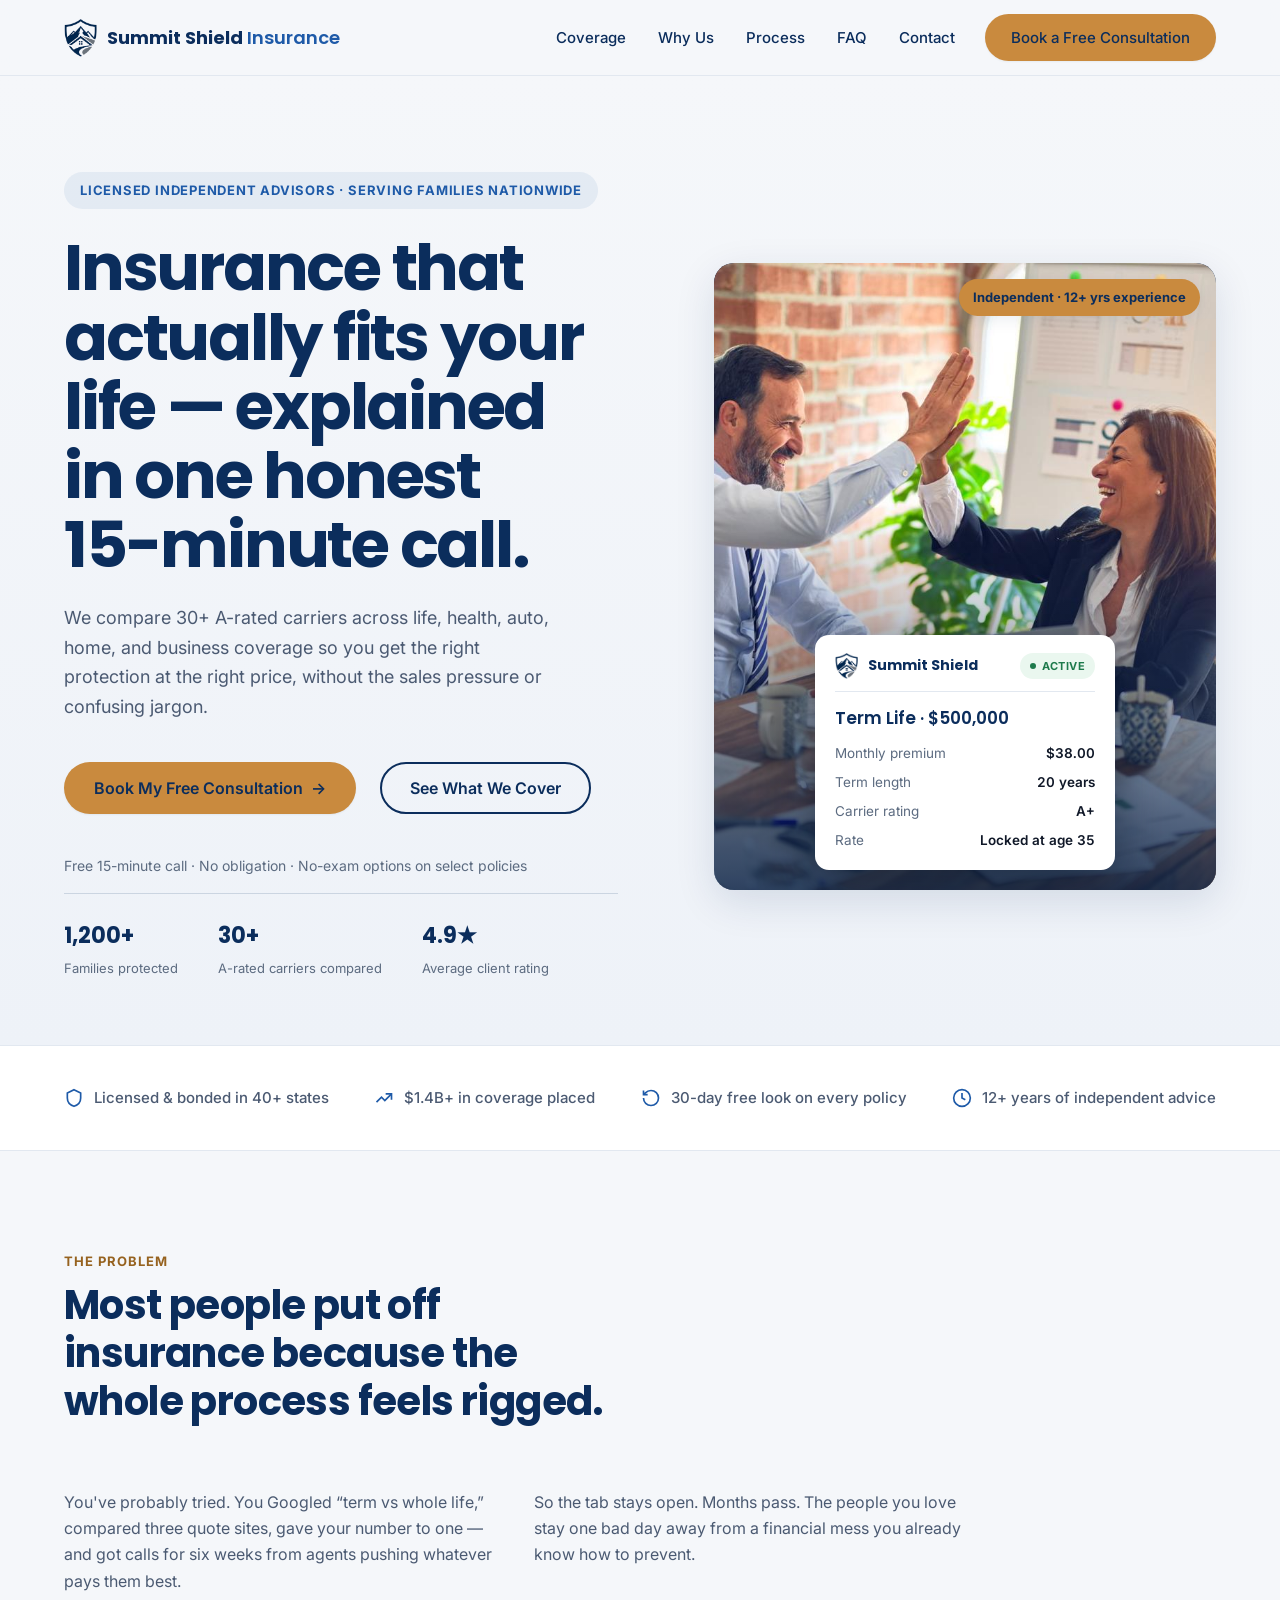
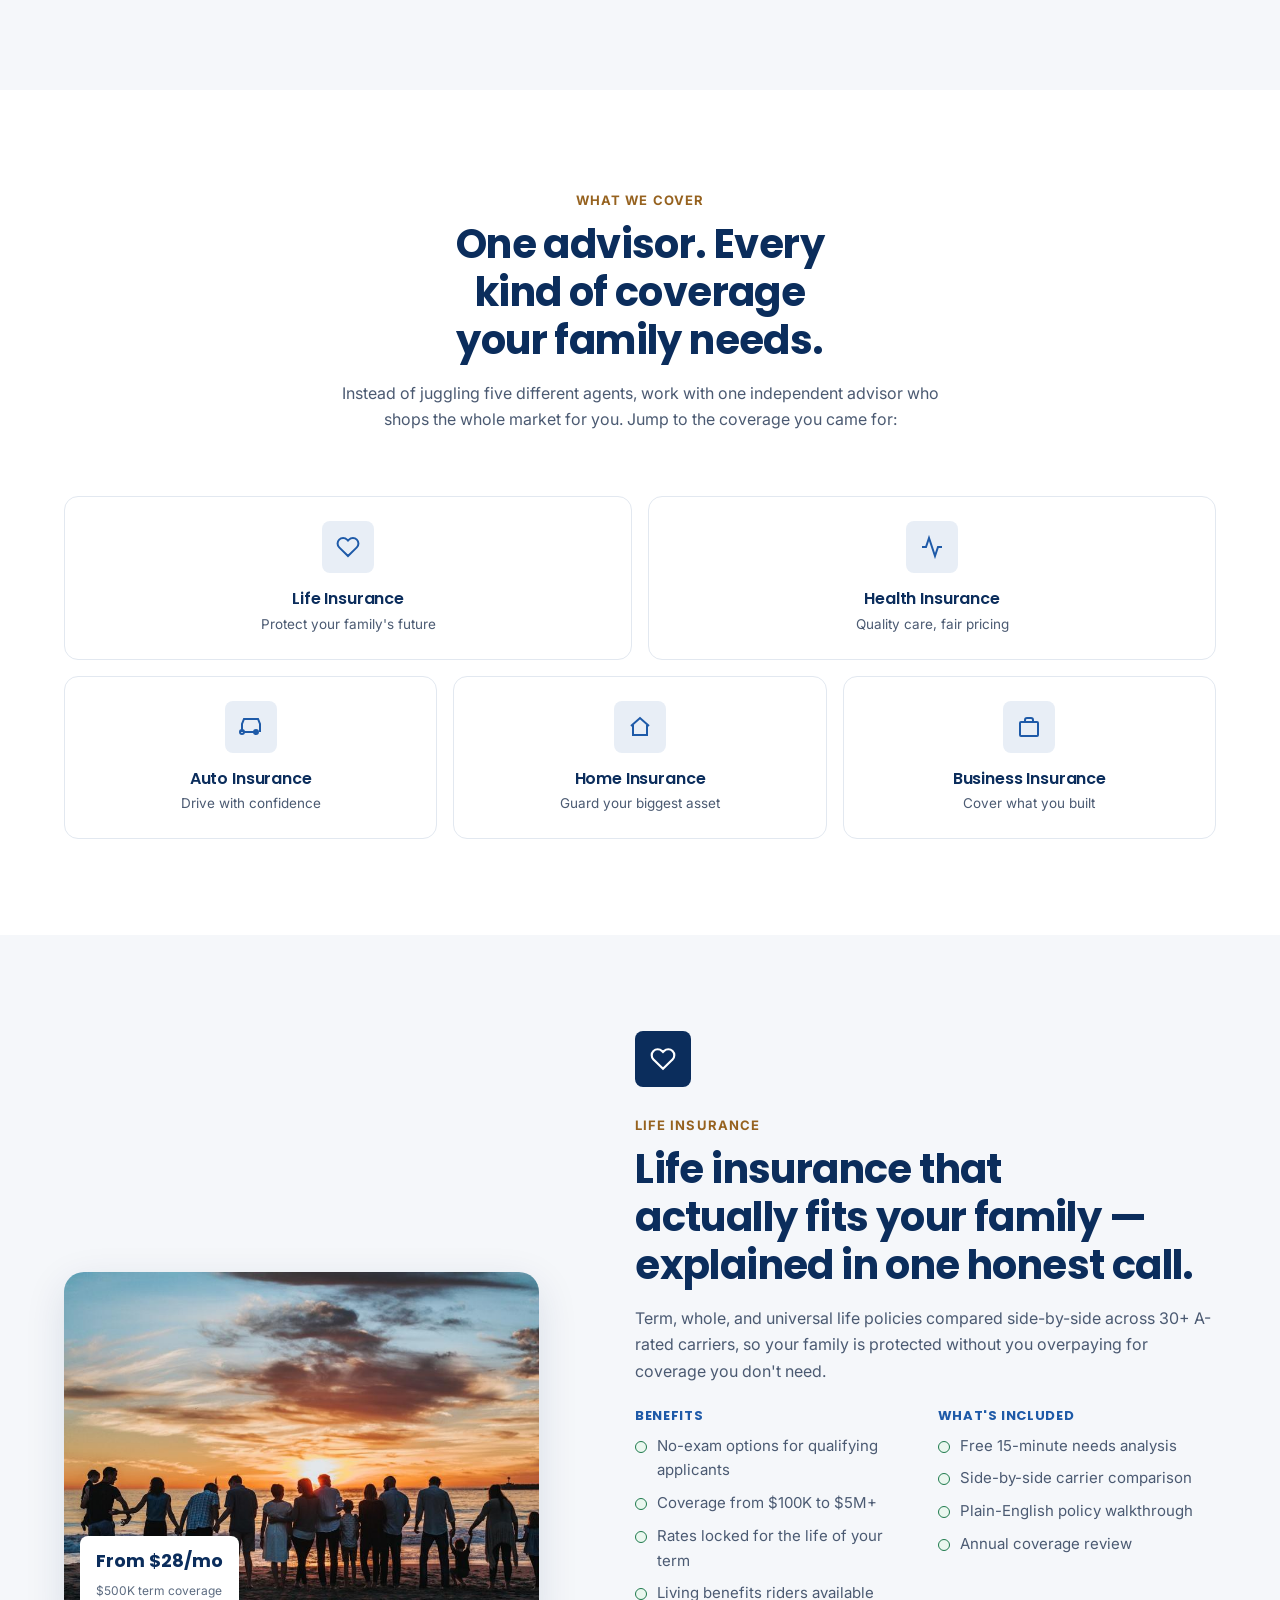
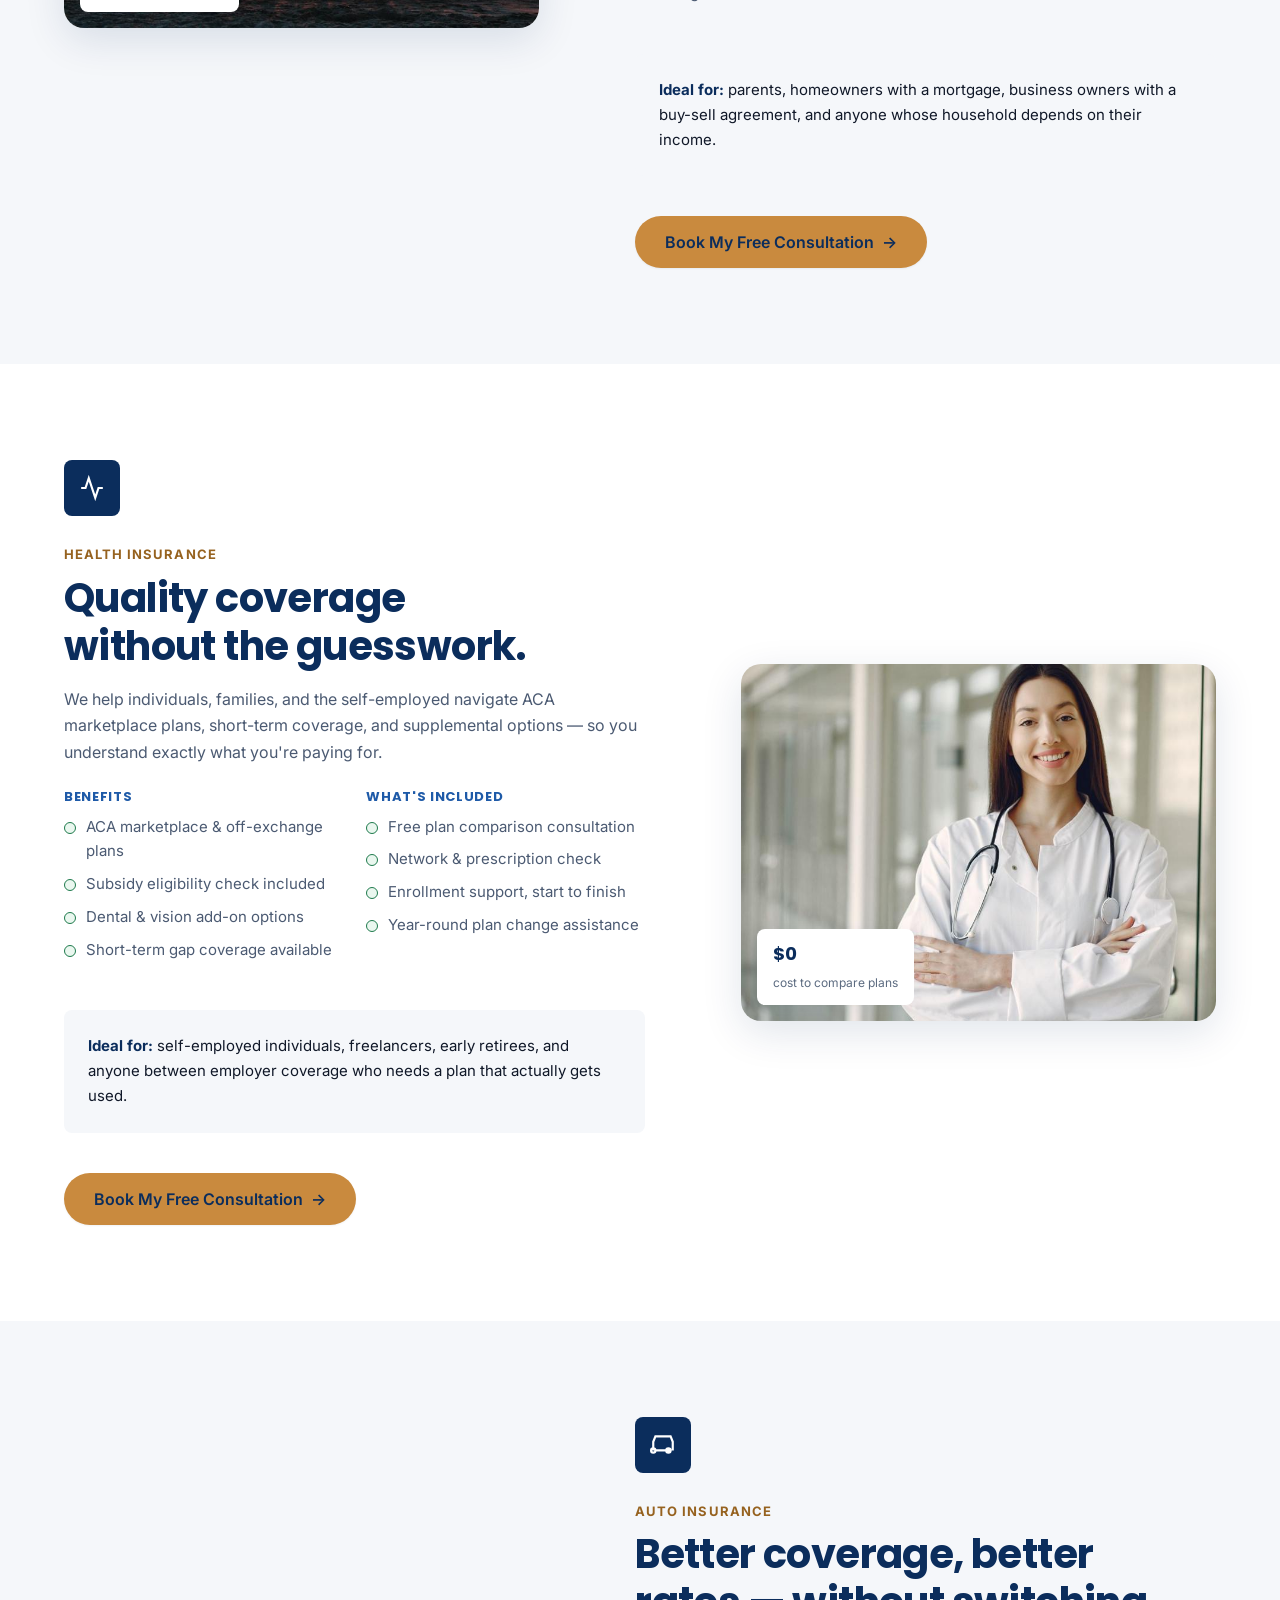
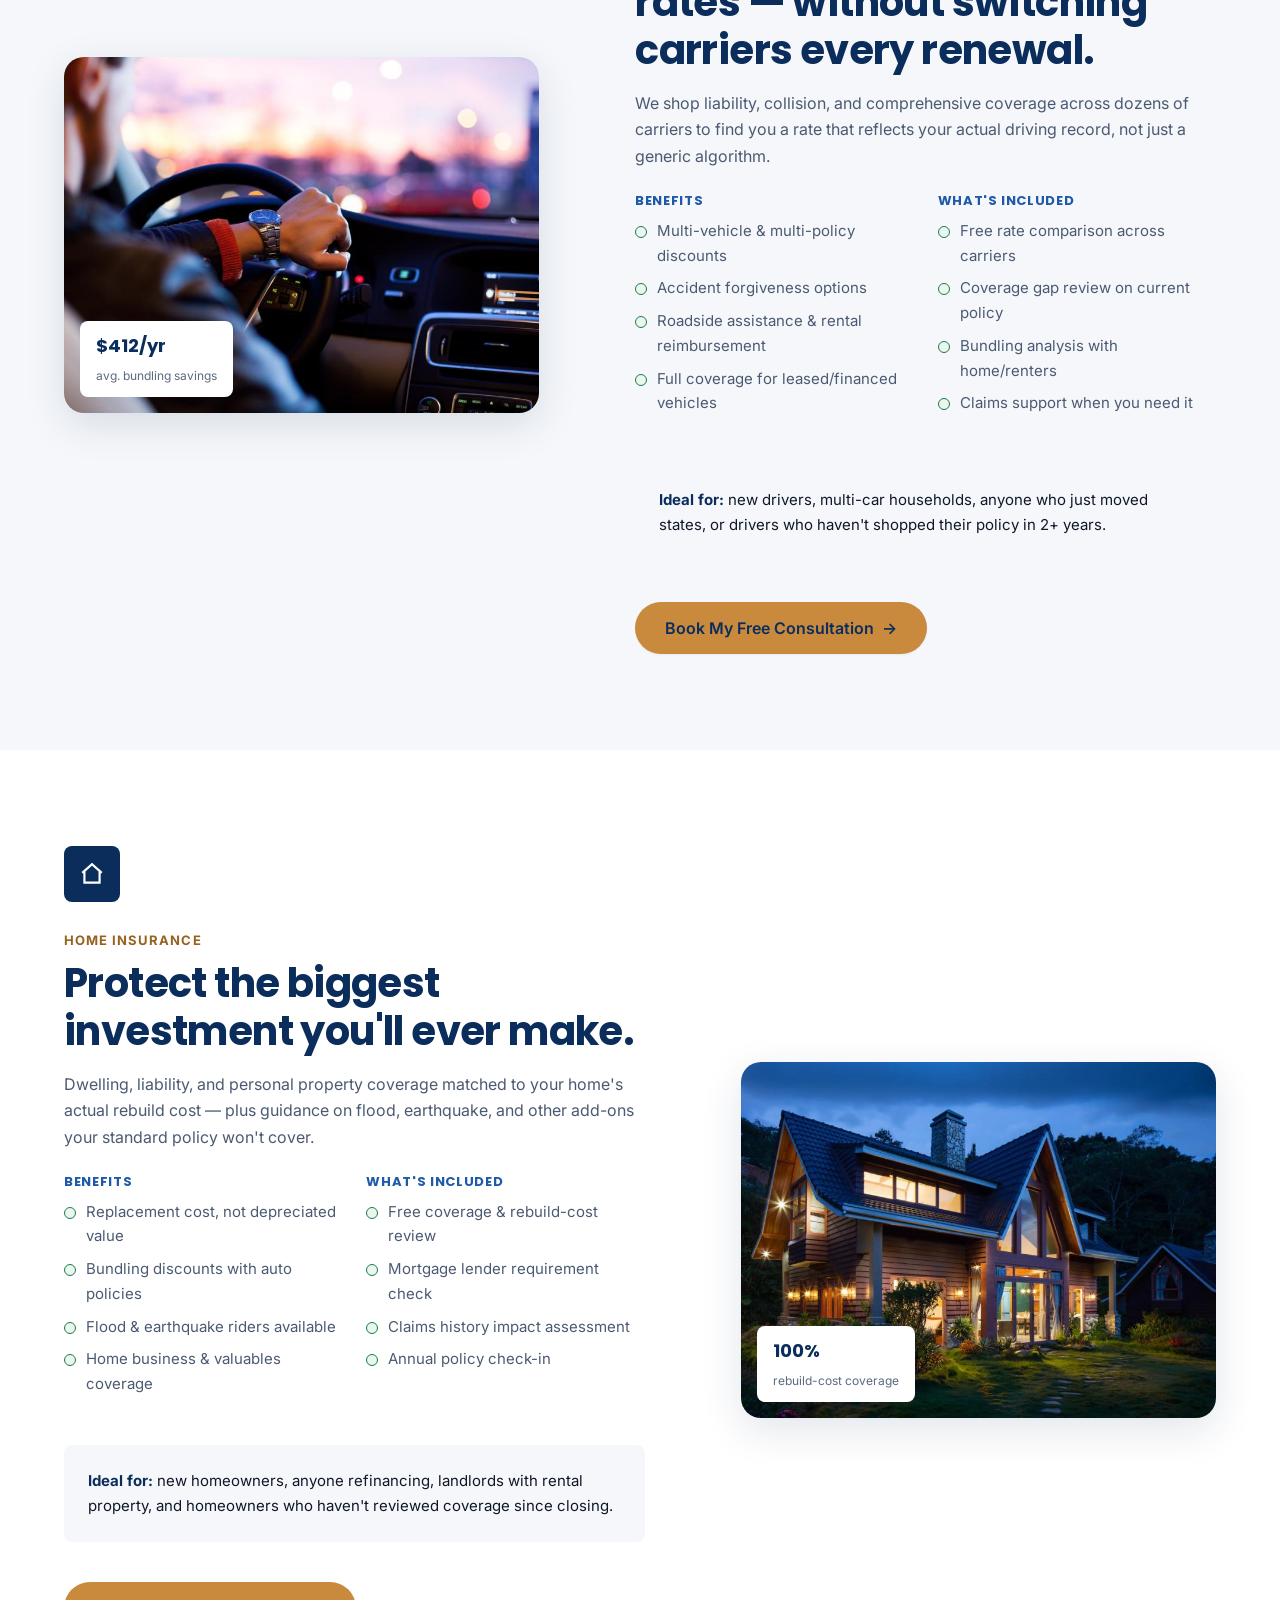
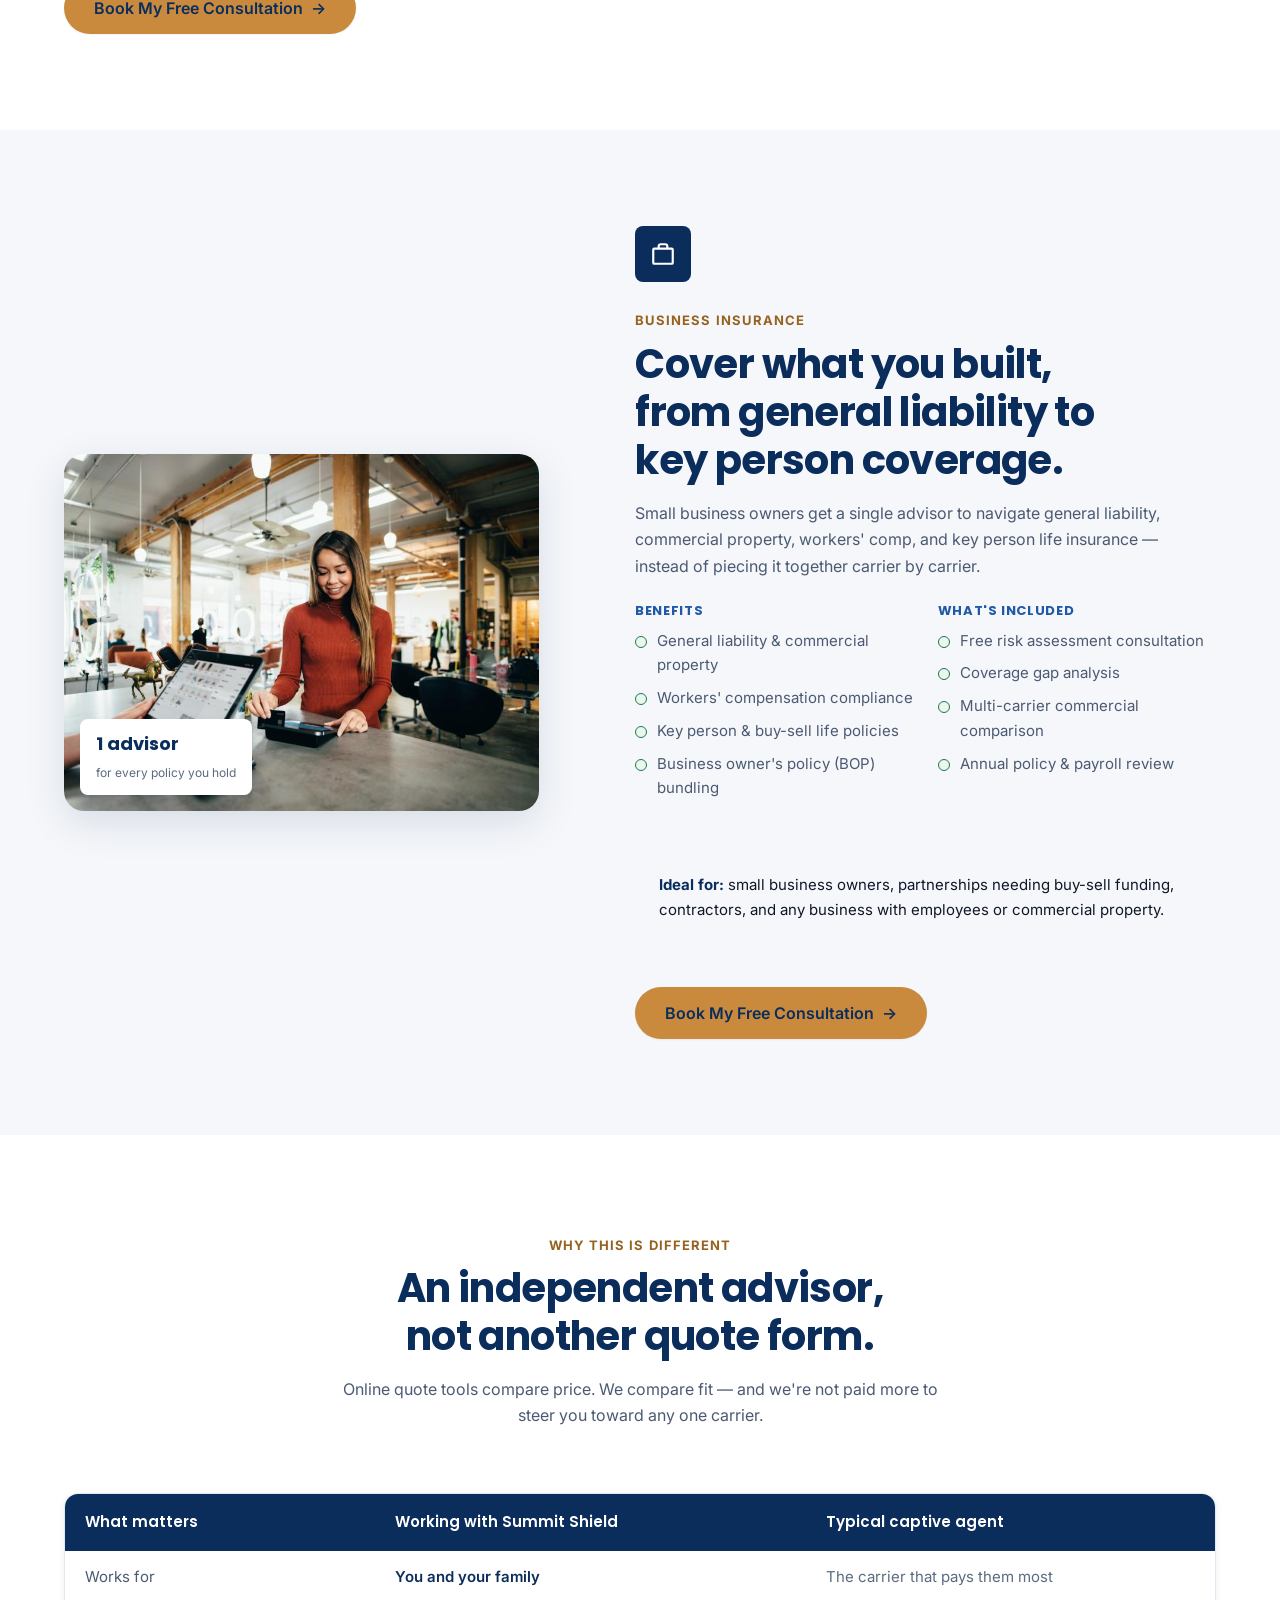
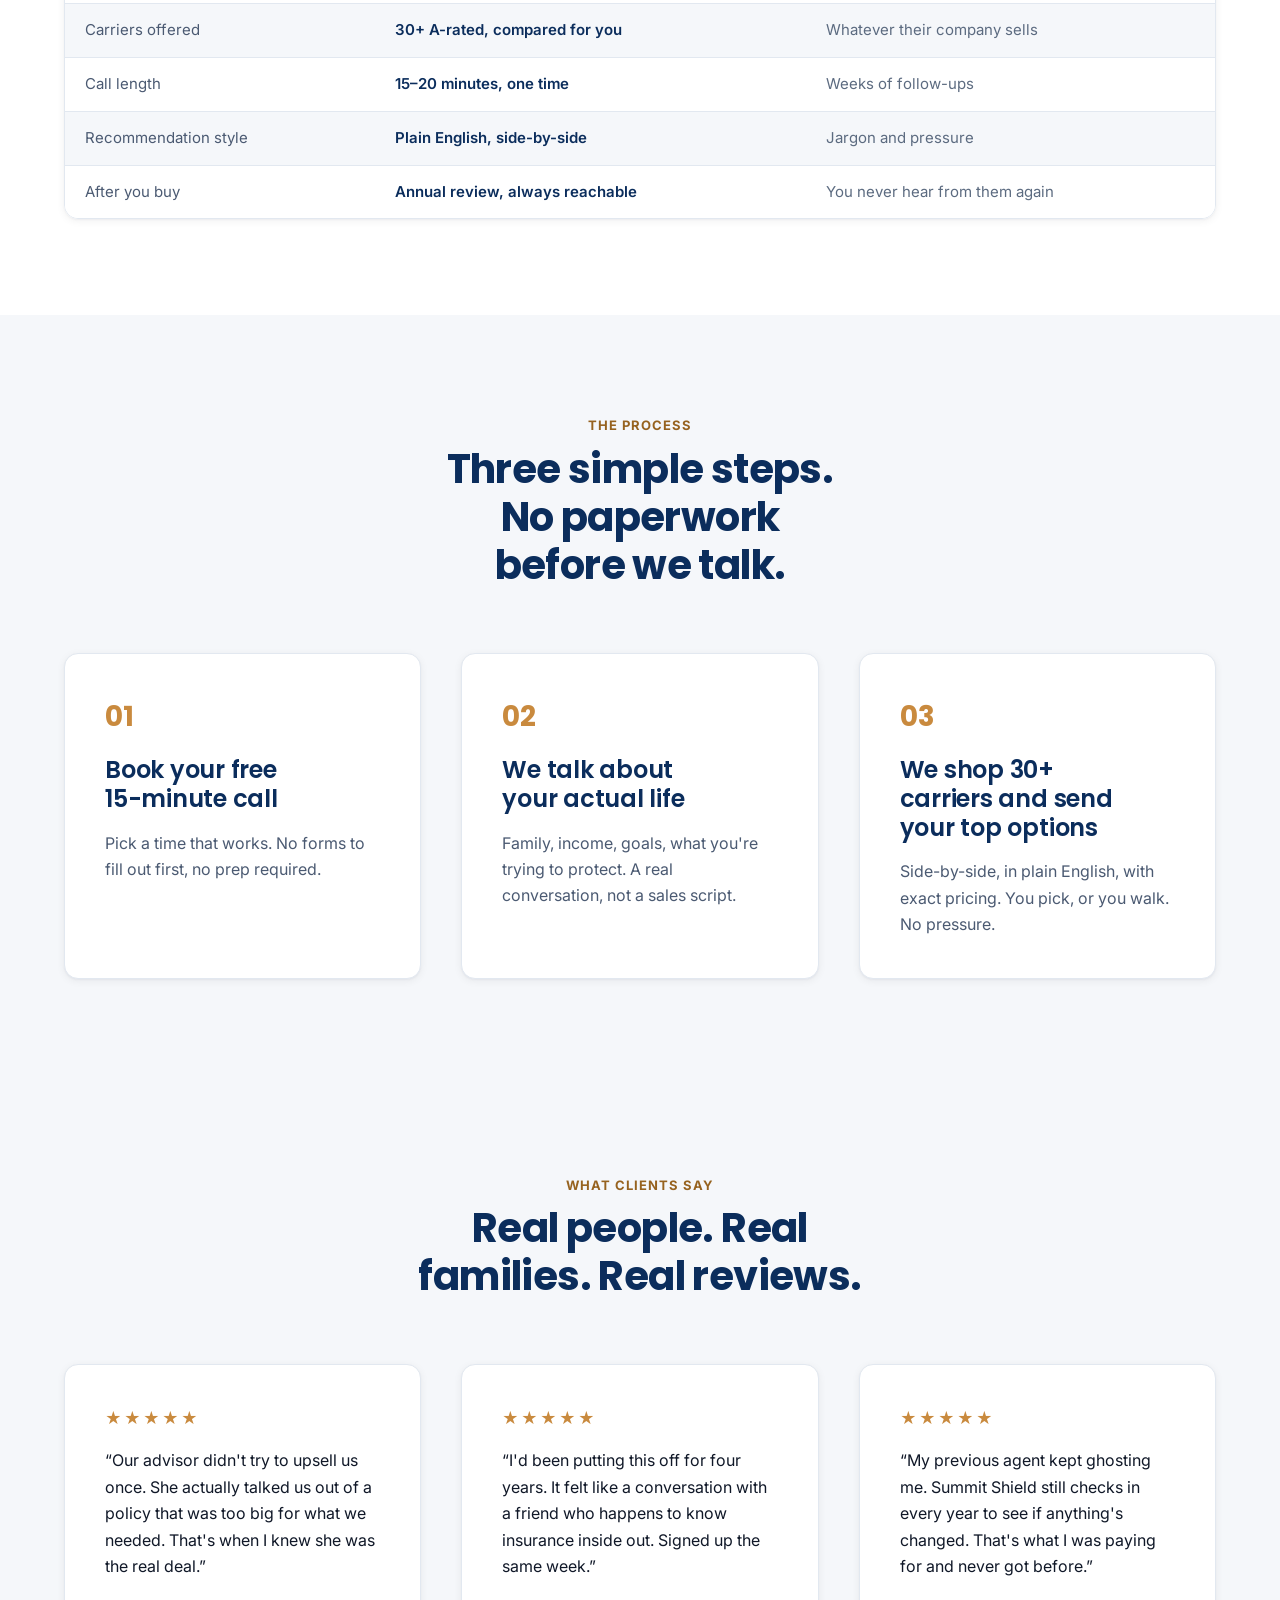
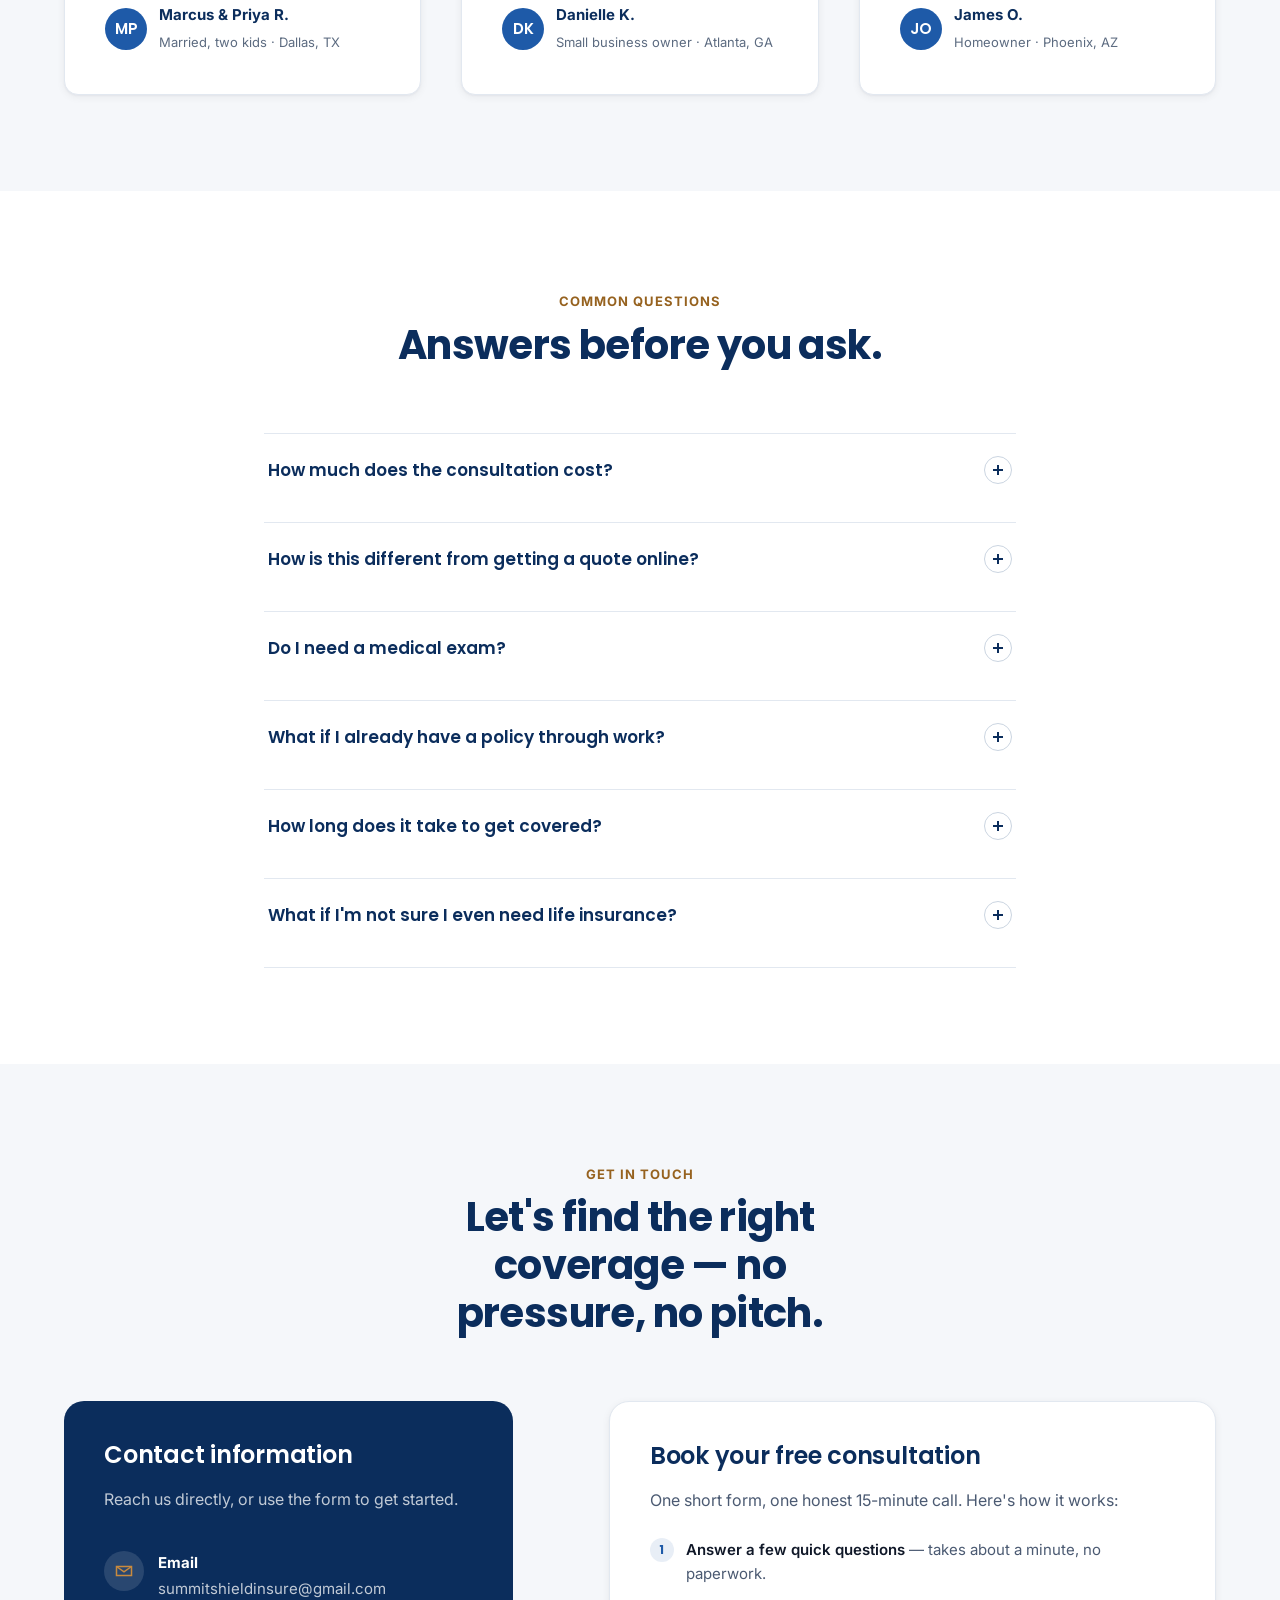
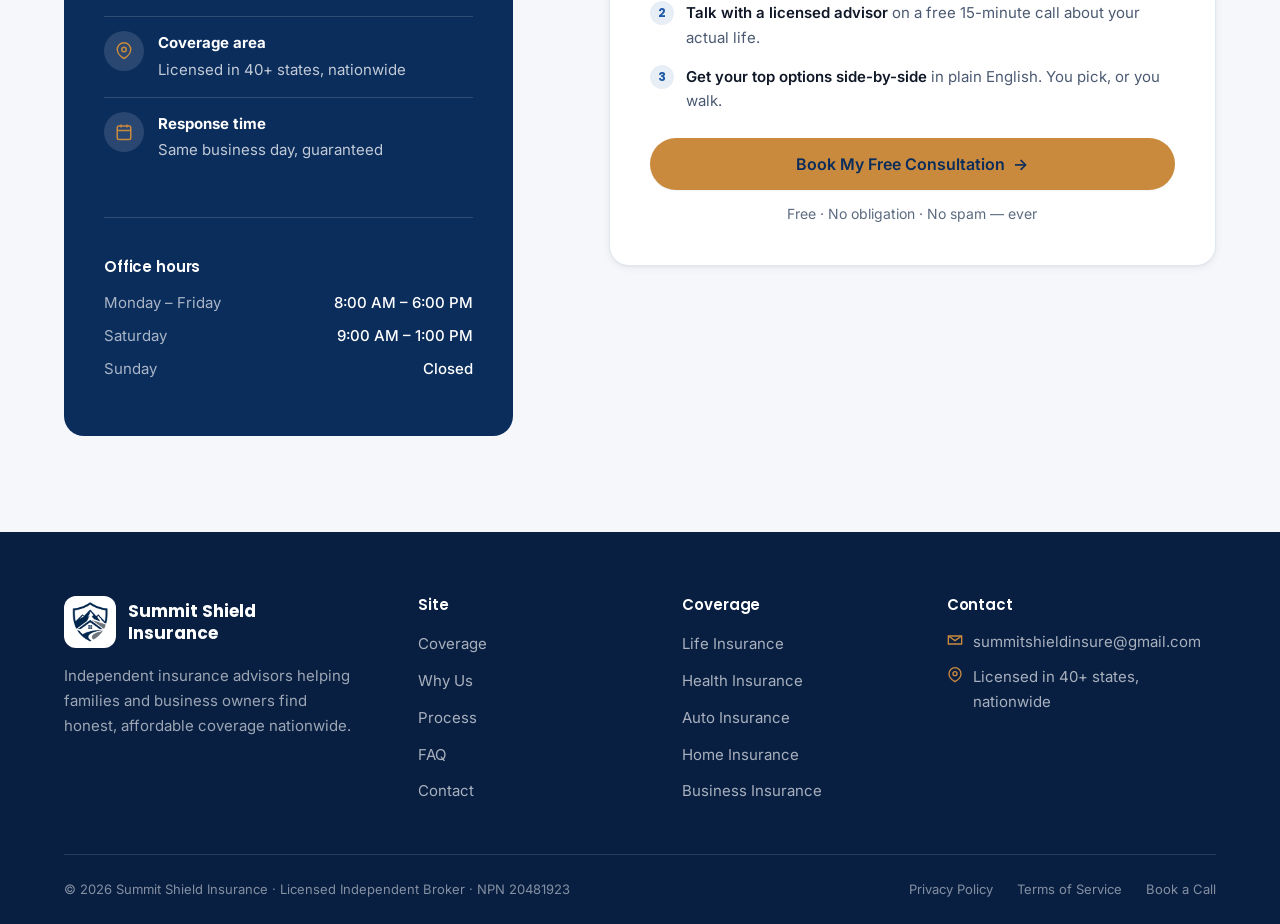
==== commit 4b787816: "Align Netlify site with GHL production: popup booking everywhere - Remove all remaining Get a Free Q" ====
--- a/index.html
+++ b/index.html
@@ -52,7 +52,6 @@
       <li><a href="#faq">FAQ</a></li>
       <li><a href="#contact">Contact</a></li>
       <li class="nav-cta">
-        <a href="#quote" class="btn btn--secondary btn--sm">Get a Free Quote</a>
         <a href="#consultation" class="btn btn--primary btn--sm">Book a Free Consultation</a>
       </li>
     </ul>
@@ -75,7 +74,7 @@
           <a href="#consultation" class="btn btn--primary">Book My Free Consultation <span class="btn-arrow" aria-hidden="true">&rarr;</span></a>
           <a href="#coverage" class="btn btn--secondary">See What We Cover</a>
         </div>
-        <p class="hero-note">No obligation &middot; No medical exam options available on select policies</p>
+        <p class="hero-note">Free 15-minute call &middot; No obligation &middot; No-exam options on select policies</p>
 
         <div class="hero-stats">
           <div class="hero-stat"><strong>1,200+</strong><span>Families protected</span></div>
@@ -340,7 +339,7 @@
           <strong>Ideal for:</strong> new drivers, multi-car households, anyone who just moved states, or drivers who haven't shopped their policy in 2+ years.
         </div>
 
-        <a href="#quote" class="btn btn--primary">Get a Free Quote <span class="btn-arrow" aria-hidden="true">&rarr;</span></a>
+        <a href="#consultation" class="btn btn--primary">Book My Free Consultation <span class="btn-arrow" aria-hidden="true">&rarr;</span></a>
       </div>
     </div>
   </section>
@@ -391,7 +390,7 @@
           <strong>Ideal for:</strong> new homeowners, anyone refinancing, landlords with rental property, and homeowners who haven't reviewed coverage since closing.
         </div>
 
-        <a href="#quote" class="btn btn--primary">Get a Free Quote <span class="btn-arrow" aria-hidden="true">&rarr;</span></a>
+        <a href="#consultation" class="btn btn--primary">Book My Free Consultation <span class="btn-arrow" aria-hidden="true">&rarr;</span></a>
       </div>
     </div>
   </section>
@@ -679,32 +678,22 @@
           </div>
         </div>
 
-        <!-- RIGHT: Summit Shield consultation form -->
+        <!-- RIGHT: consultation CTA — the form itself opens in a popup -->
         <div>
-          <!-- Both CTA hashes land on the same consultation form. -->
+          <!-- Both CTA hashes land on this panel; its button (like every
+               other CTA) opens the form modal at the end of the page. -->
           <span id="consultation" style="display:block;height:0;" aria-hidden="true"></span>
           <span id="quote" style="display:block;height:0;" aria-hidden="true"></span>
           <div class="embed-panel">
             <h3>Book your free consultation</h3>
-            <p style="margin-bottom:var(--space-md);">Complete the form below and an advisor will follow up about your coverage needs.</p>
-            <iframe
-              src="https://links.smilesociety.online/widget/form/BMCvnCSHkyDRszN6VevH"
-              style="width:100%;height:100%;border:none;border-radius:0px"
-              id="inline-BMCvnCSHkyDRszN6VevH"
-              data-layout="{'id':'INLINE'}"
-              data-trigger-type="alwaysShow"
-              data-trigger-value=""
-              data-activation-type="alwaysActivated"
-              data-activation-value=""
-              data-deactivation-type="neverDeactivate"
-              data-deactivation-value=""
-              data-form-name="Summit Shield - Free Consultation"
-              data-height="1551"
-              data-layout-iframe-id="inline-BMCvnCSHkyDRszN6VevH"
-              data-form-id="BMCvnCSHkyDRszN6VevH"
-              title="Summit Shield - Free Consultation">
-            </iframe>
-            <script src="https://links.smilesociety.online/js/form_embed.js"></script>
+            <p style="margin-bottom:var(--space-md);">One short form, one honest 15-minute call. Here's how it works:</p>
+            <ol class="embed-panel-steps">
+              <li><strong>Answer a few quick questions</strong> — takes about a minute, no paperwork.</li>
+              <li><strong>Talk with a licensed advisor</strong> on a free 15-minute call about your actual life.</li>
+              <li><strong>Get your top options side-by-side</strong> in plain English. You pick, or you walk.</li>
+            </ol>
+            <button type="button" class="btn btn--primary btn--block js-ss-open-form">Book My Free Consultation <span class="btn-arrow" aria-hidden="true">&rarr;</span></button>
+            <p class="form-cta-note">Free &middot; No obligation &middot; No spam — ever</p>
           </div>
         </div>
 
@@ -772,6 +761,223 @@
   </div>
 </footer>
 
+<!-- ============================================================
+     CONSULTATION FORM POPUP (mirrors ghl-export/3-PAGE-BLOCK.html)
+     Self-contained (styles + markup + wiring) so booking works right
+     here instead of bouncing visitors back to the homepage. The
+     anchors keep index.html#consultation as the no-JS fallback.
+     ============================================================ -->
+<style>
+.ss-form-modal, .ss-form-modal *, .ss-form-modal *::before, .ss-form-modal *::after { box-sizing: border-box; }
+.ss-form-modal {
+  position: fixed;
+  inset: 0;
+  z-index: 700;
+  display: flex;
+  align-items: center;
+  justify-content: center;
+  padding: 16px;
+  font-family: var(--font-body, 'Inter', 'Segoe UI', Arial, sans-serif);
+  visibility: hidden;
+  opacity: 0;
+  pointer-events: none;
+  transition: opacity 220ms ease, visibility 220ms ease;
+}
+.ss-form-modal.is-open { visibility: visible; opacity: 1; pointer-events: auto; }
+/* CRITICAL: GHL's form_embed.js writes "visibility:visible;
+   pointer-events:auto" INLINE on the form iframe, which overrides the
+   inherited hidden state — leaving an invisible click-eating iframe
+   fixed over the page. Author !important beats inline styles, so while
+   the modal is closed nothing inside it may ever hit-test. */
+.ss-form-modal:not(.is-open),
+.ss-form-modal:not(.is-open) * {
+  pointer-events: none !important;
+}
+.ss-form-modal:not(.is-open) iframe[data-form-id] {
+  visibility: hidden !important;
+}
+.ss-form-modal-backdrop {
+  position: absolute;
+  inset: 0;
+  background: rgba(4, 15, 34, 0.62);
+  -webkit-backdrop-filter: blur(3px);
+  backdrop-filter: blur(3px);
+}
+.ss-form-modal-panel {
+  position: relative;
+  display: flex;
+  flex-direction: column;
+  width: min(620px, 100%);
+  max-height: calc(100vh - 32px);
+  max-height: calc(100dvh - 32px);
+  background: #fff;
+  border-radius: 14px;
+  box-shadow: 0 24px 64px rgba(4, 15, 34, 0.4);
+  overflow: hidden;
+  transform: translateY(12px);
+  transition: transform 220ms ease;
+}
+.ss-form-modal.is-open .ss-form-modal-panel { transform: translateY(0); }
+.ss-form-modal-head {
+  display: flex;
+  align-items: center;
+  justify-content: space-between;
+  gap: 12px;
+  padding: 14px 16px;
+  border-bottom: 1px solid var(--ss-border, #E2E8F0);
+  flex-shrink: 0;
+}
+.ss-form-modal-head strong {
+  font-family: var(--font-heading, 'Poppins', 'Segoe UI', Arial, sans-serif);
+  font-size: 1.0625rem;
+  color: var(--ss-primary, #0B2D5C);
+}
+.ss-form-modal-close {
+  width: 36px;
+  height: 36px;
+  flex-shrink: 0;
+  display: flex;
+  align-items: center;
+  justify-content: center;
+  border: 1px solid var(--ss-border, #E2E8F0);
+  border-radius: 50%;
+  background: var(--ss-bg, #F5F7FA);
+  color: var(--ss-primary, #0B2D5C);
+  font-size: 22px;
+  line-height: 1;
+  cursor: pointer;
+  padding: 0;
+}
+.ss-form-modal-close:hover { background: var(--ss-border, #E2E8F0); }
+.ss-form-modal-body {
+  position: relative;
+  overflow-y: auto;
+  -webkit-overflow-scrolling: touch;
+  padding: 4px;
+}
+.ss-form-modal-body::before {
+  content: '';
+  position: absolute;
+  top: 72px;
+  left: 50%;
+  width: 32px;
+  height: 32px;
+  margin-left: -16px;
+  border-radius: 50%;
+  border: 3px solid var(--ss-border, #E2E8F0);
+  border-top-color: var(--ss-secondary, #1E5AA8);
+  animation: ss-modal-spin 0.8s linear infinite;
+}
+@keyframes ss-modal-spin { to { transform: rotate(360deg); } }
+.ss-form-modal-body iframe[data-form-id] {
+  position: relative;
+  display: block;
+  width: 100%;
+  border: none;
+  min-height: min(70vh, 640px);
+}
+@media (max-width: 480px) {
+  .ss-form-modal { padding: 10px; }
+  .ss-form-modal-panel {
+    max-height: calc(100vh - 20px);
+    max-height: calc(100dvh - 20px);
+  }
+}
+@media (prefers-reduced-motion: reduce) {
+  .ss-form-modal, .ss-form-modal-panel { transition-duration: 0.01ms; }
+  .ss-form-modal-body::before { animation-duration: 2s; }
+}
+</style>
+<div class="ss-form-modal" id="ss-form-modal" role="dialog" aria-modal="true" aria-label="Book your free consultation">
+  <div class="ss-form-modal-backdrop" data-ss-modal-close></div>
+  <div class="ss-form-modal-panel">
+    <div class="ss-form-modal-head">
+      <strong>Book your free consultation</strong>
+      <button type="button" class="ss-form-modal-close" data-ss-modal-close aria-label="Close form">&times;</button>
+    </div>
+    <div class="ss-form-modal-body">
+      <iframe
+        src="https://links.smilesociety.online/widget/form/BMCvnCSHkyDRszN6VevH"
+        style="width:100%;height:100%;border:none;border-radius:0px"
+        id="inline-BMCvnCSHkyDRszN6VevH"
+        data-layout="{'id':'INLINE'}"
+        data-trigger-type="alwaysShow"
+        data-trigger-value=""
+        data-activation-type="alwaysActivated"
+        data-activation-value=""
+        data-deactivation-type="neverDeactivate"
+        data-deactivation-value=""
+        data-form-name="Summit Shield - Free Consultation"
+        data-height="1551"
+        data-layout-iframe-id="inline-BMCvnCSHkyDRszN6VevH"
+        data-form-id="BMCvnCSHkyDRszN6VevH"
+        title="Summit Shield - Free Consultation">
+      </iframe>
+      <script src="https://links.smilesociety.online/js/form_embed.js"></script>
+    </div>
+  </div>
+</div>
+
+<script>
+/* Popup wiring: any consultation/quote CTA on this page opens the modal
+   instead of navigating back to the homepage. */
+(function () {
+  'use strict';
+  var modal = document.getElementById('ss-form-modal');
+  if (!modal) return;
+  var lastTrigger = null;
+
+  function openModal(trigger) {
+    lastTrigger = trigger || null;
+    modal.classList.add('is-open');
+    var scrollbar = window.innerWidth - document.documentElement.clientWidth;
+    if (scrollbar > 0) document.body.style.paddingRight = scrollbar + 'px';
+    document.body.style.overflow = 'hidden';
+    var closeBtn = modal.querySelector('.ss-form-modal-close');
+    if (closeBtn) closeBtn.focus();
+  }
+  function closeModal() {
+    modal.classList.remove('is-open');
+    document.body.style.overflow = '';
+    document.body.style.paddingRight = '';
+    if (lastTrigger && lastTrigger.focus) lastTrigger.focus();
+    lastTrigger = null;
+  }
+
+  document.addEventListener('click', function (e) {
+    var el = e.target.closest && e.target.closest('a[href$="#consultation"], a[href$="#quote"], .js-ss-open-form');
+    if (!el) return;
+    e.preventDefault();
+    openModal(el);
+  });
+  document.querySelectorAll('a[href$="#consultation"], a[href$="#quote"]')
+    .forEach(function (el) { el.setAttribute('aria-haspopup', 'dialog'); });
+
+  modal.querySelectorAll('[data-ss-modal-close]').forEach(function (el) {
+    el.addEventListener('click', closeModal);
+  });
+  document.addEventListener('keydown', function (e) {
+    if (!modal.classList.contains('is-open')) return;
+    if (e.key === 'Escape') { closeModal(); return; }
+    if (e.key === 'Tab') {
+      var focusables = modal.querySelectorAll('button, iframe');
+      var first = focusables[0];
+      var last = focusables[focusables.length - 1];
+      if (e.shiftKey && document.activeElement === first) {
+        e.preventDefault();
+        last.focus();
+      } else if (!e.shiftKey && document.activeElement === last) {
+        e.preventDefault();
+        first.focus();
+      } else if (!modal.contains(document.activeElement)) {
+        e.preventDefault();
+        first.focus();
+      }
+    }
+  });
+})();
+</script>
+
 <script src="script.js"></script>
 </body>
 </html>
--- a/styles.css
+++ b/styles.css
@@ -115,6 +115,7 @@
 h4 { font-size: 1.125rem; }
 
 h1, h2, h3 { text-wrap: balance; }
+h1, h2, h3, p { overflow-wrap: break-word; }
 
 /* Keep anchor targets clear of the sticky header */
 [id] { scroll-margin-top: 96px; }
@@ -174,7 +175,7 @@
 }
 
 .section {
-  padding: var(--space-2xl) 0;
+  padding: clamp(4.5rem, 8vw, var(--space-2xl)) 0;
 }
 
 .section--tight {
@@ -196,6 +197,9 @@
   margin: 0 auto var(--space-xl);
   text-align: center;
 }
+.section-head h2 { max-width: 19ch; margin-inline: auto; }
+.section-head > p { max-width: 62ch; margin-inline: auto; }
+.section-head--left h2 { max-width: 22ch; }
 .section-head--left {
   margin: 0 0 var(--space-xl);
   text-align: left;
@@ -452,7 +456,7 @@
    7. HERO
    ========================================================================== */
 .hero {
-  padding: var(--space-2xl) 0 var(--space-xl);
+  padding: clamp(4rem, 8vw, var(--space-2xl)) 0 clamp(3.5rem, 6vw, var(--space-xl));
   background: linear-gradient(180deg, #F5F7FA 0%, #EEF2F8 100%);
   overflow: hidden;
 }
@@ -479,7 +483,13 @@
   margin-bottom: var(--space-md);
 }
 
-.hero h1 { margin-bottom: var(--space-md); }
+.hero h1 {
+  max-width: 15ch;
+  margin-bottom: var(--space-md);
+  font-size: clamp(2.5rem, 5vw, 4rem);
+  line-height: 1.08;
+  letter-spacing: -0.035em;
+}
 .hero-sub {
   font-size: 1.125rem;
   color: var(--ss-ink-muted);
@@ -627,6 +637,18 @@
   .hero-media { max-width: 460px; margin: 0 auto; width: 100%; }
 }
 
+@media (max-width: 600px) {
+  .hero { padding-top: 3.25rem; }
+  .hero h1 { font-size: clamp(2.25rem, 11vw, 3.25rem); max-width: 13ch; }
+  .hero-sub { font-size: 1.0625rem; line-height: 1.65; }
+  .hero-eyebrow { display: block; width: fit-content; max-width: 100%; line-height: 1.45; }
+  .hero-actions { align-items: stretch; gap: 12px; }
+  .hero-actions .btn { width: 100%; }
+  .hero-stats { display: grid; grid-template-columns: repeat(3, minmax(0, 1fr)); gap: 12px; }
+  .hero-stat strong { font-size: 1.125rem; }
+  .hero-stat span { font-size: 0.75rem; line-height: 1.4; }
+}
+
 /* ==========================================================================
    8. TRUST BAR
    ========================================================================== */
@@ -1077,9 +1099,11 @@
 /* Services overview grid (top of services page) */
 .services-overview-grid {
   display: grid;
-  grid-template-columns: repeat(5, 1fr);
+  grid-template-columns: repeat(6, minmax(0, 1fr));
   gap: var(--space-sm);
 }
+.services-overview-grid .service-chip:nth-child(-n+2) { grid-column: span 3; }
+.services-overview-grid .service-chip:nth-child(n+3) { grid-column: span 2; }
 .service-chip {
   background: var(--ss-white);
   border: 1px solid var(--ss-border);
@@ -1098,10 +1122,11 @@
 .service-chip p { font-size: 0.8438rem; margin-bottom: 0; }
 
 @media (max-width: 980px) {
-  .services-overview-grid { grid-template-columns: repeat(3, 1fr); }
+  .services-overview-grid { grid-template-columns: repeat(2, minmax(0, 1fr)); }
+  .services-overview-grid .service-chip { grid-column: auto; }
 }
 @media (max-width: 620px) {
-  .services-overview-grid { grid-template-columns: repeat(2, 1fr); }
+  .services-overview-grid { grid-template-columns: 1fr; }
 }
 
 /* ==========================================================================
@@ -1177,6 +1202,47 @@
   width: 100%;
   border: none;
   min-height: 1551px;
+}
+
+/* "How it works" sequence above the popup-opening CTA button */
+.embed-panel-steps {
+  counter-reset: ss-step;
+  display: grid;
+  gap: 14px;
+  margin: 0 0 var(--space-md);
+}
+.embed-panel-steps li {
+  counter-increment: ss-step;
+  position: relative;
+  padding-left: 36px;
+  font-size: 0.9375rem;
+  color: var(--ss-ink-muted);
+}
+.embed-panel-steps li::before {
+  content: counter(ss-step);
+  position: absolute;
+  left: 0;
+  top: 0;
+  width: 24px;
+  height: 24px;
+  border-radius: 50%;
+  background: rgba(30, 90, 168, 0.1);
+  color: var(--ss-secondary);
+  font-family: var(--font-heading);
+  font-weight: 700;
+  font-size: 0.75rem;
+  display: flex;
+  align-items: center;
+  justify-content: center;
+}
+.embed-panel-steps strong { color: var(--ss-ink); font-weight: 600; }
+
+/* Reassurance line under the popup-opening CTA button */
+.embed-panel .form-cta-note {
+  font-size: 0.875rem;
+  color: var(--ss-ink-faint);
+  margin: 12px 0 0;
+  text-align: center;
 }
 
 .map-wrap {
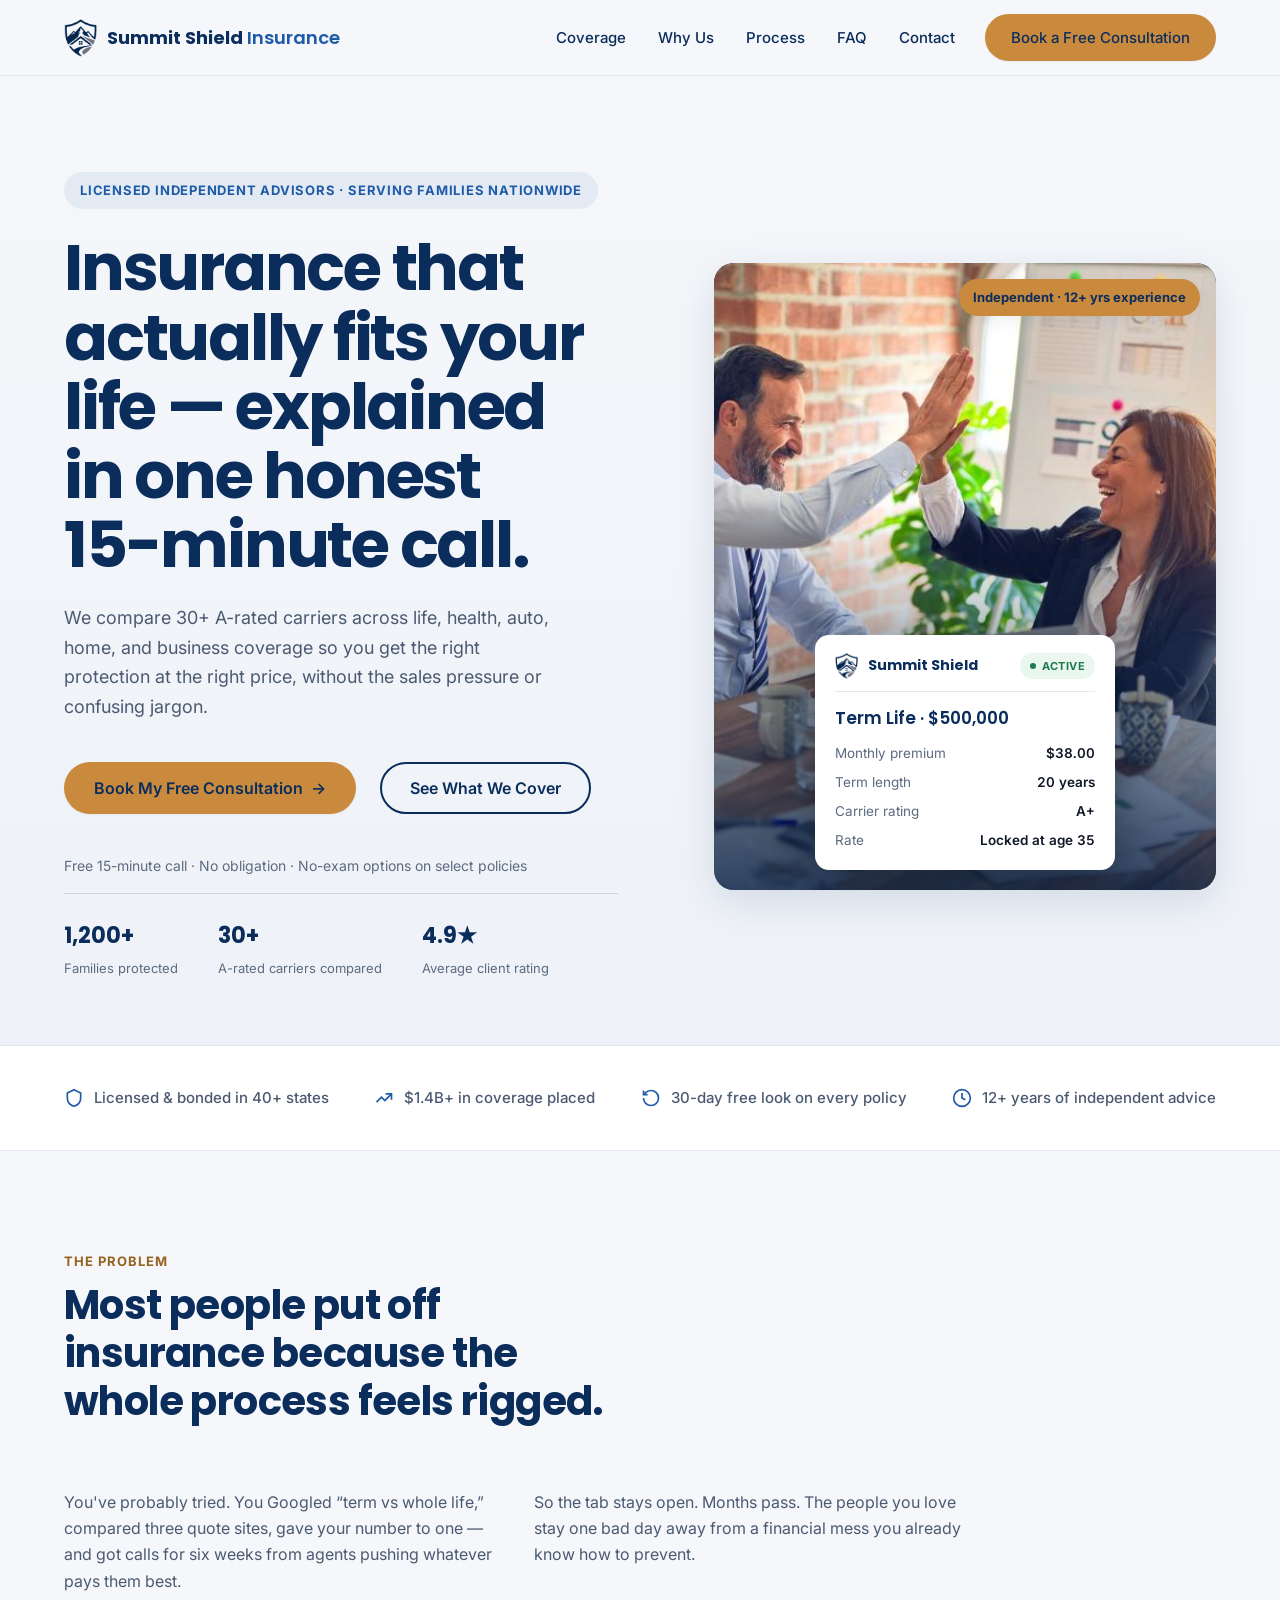
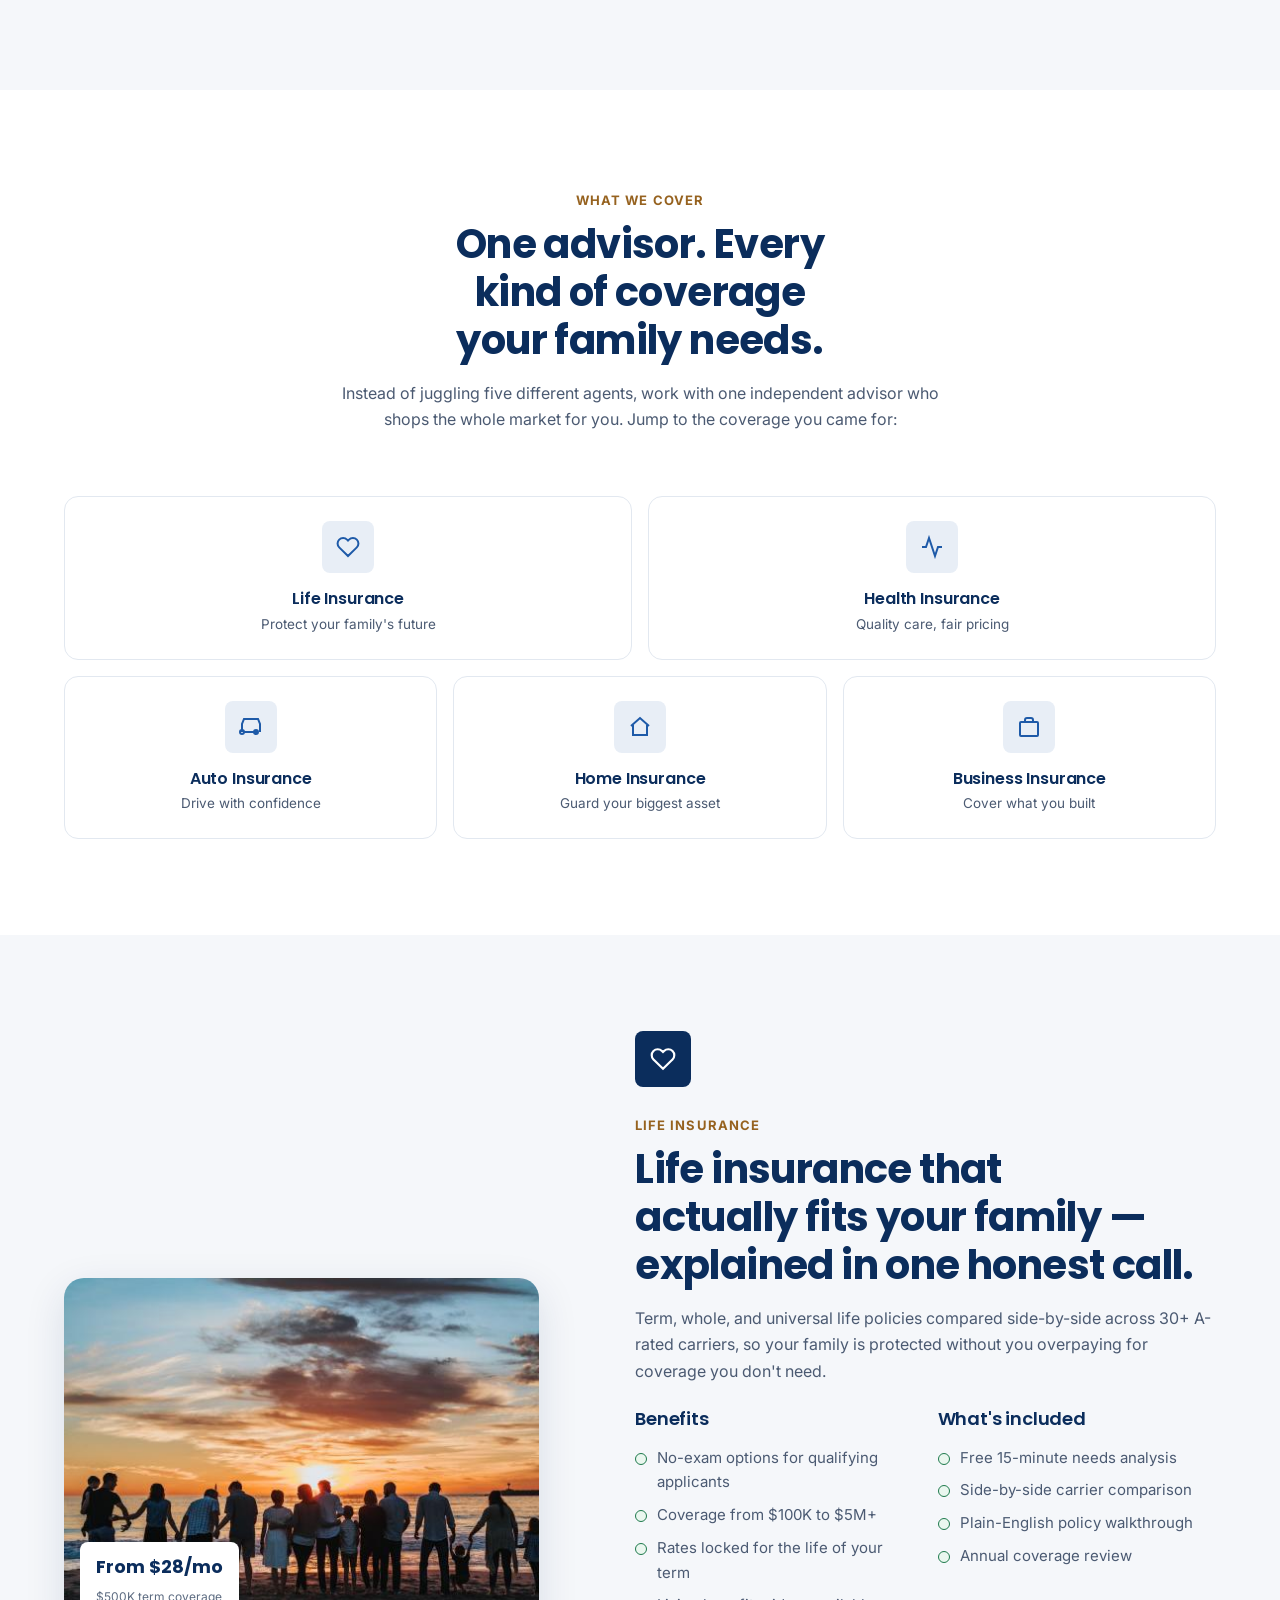
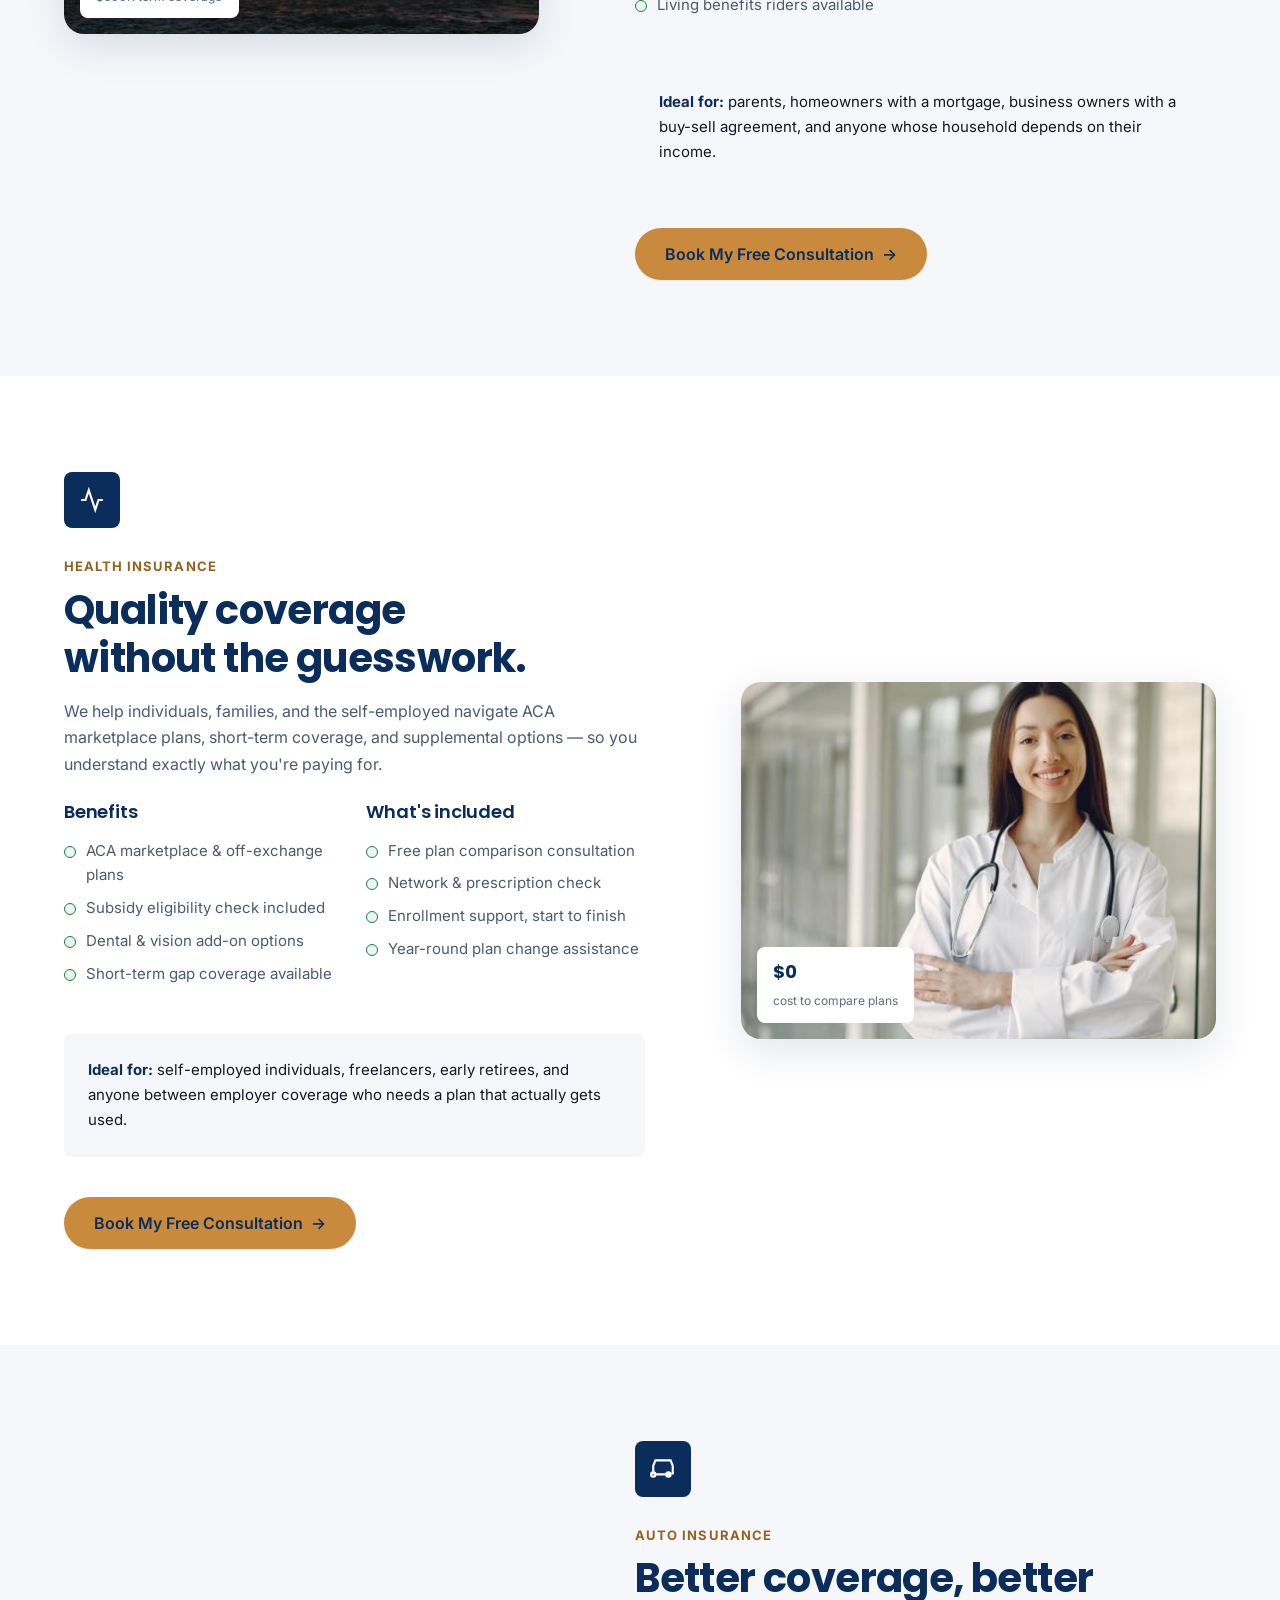
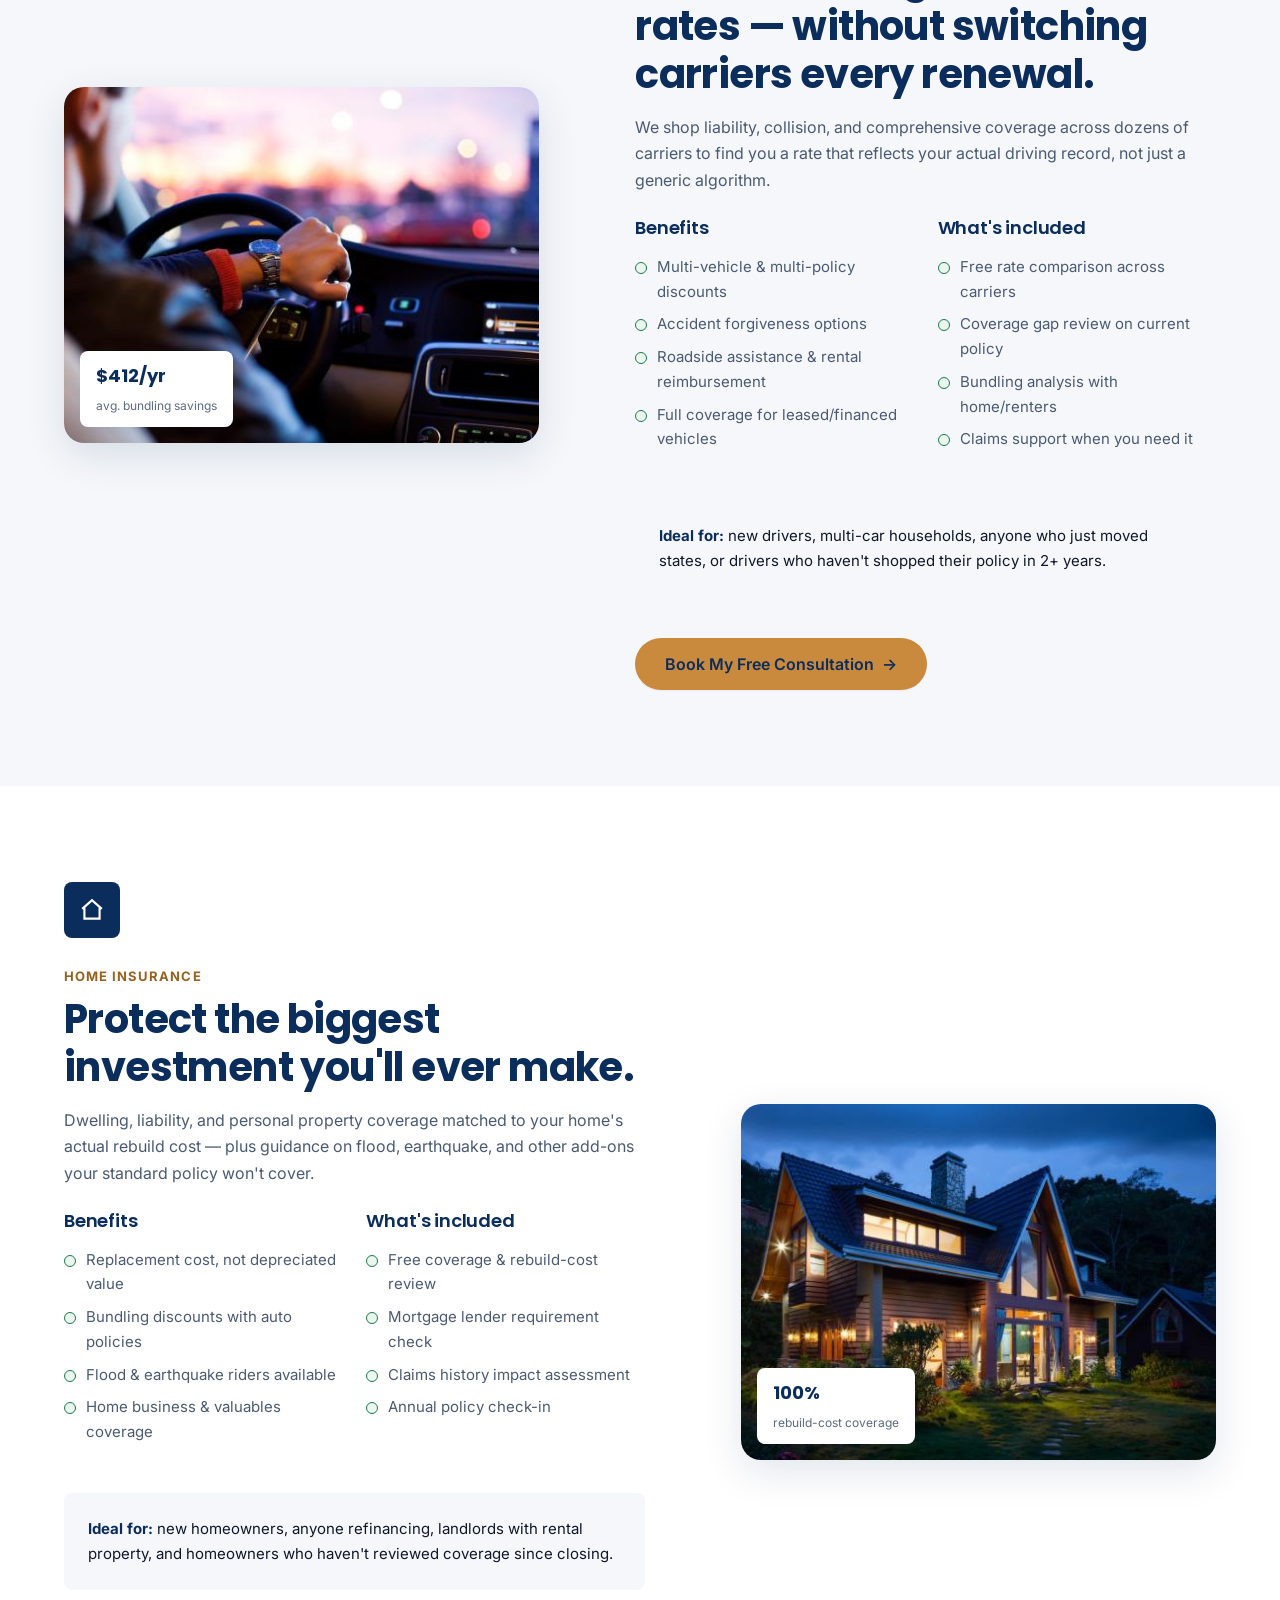
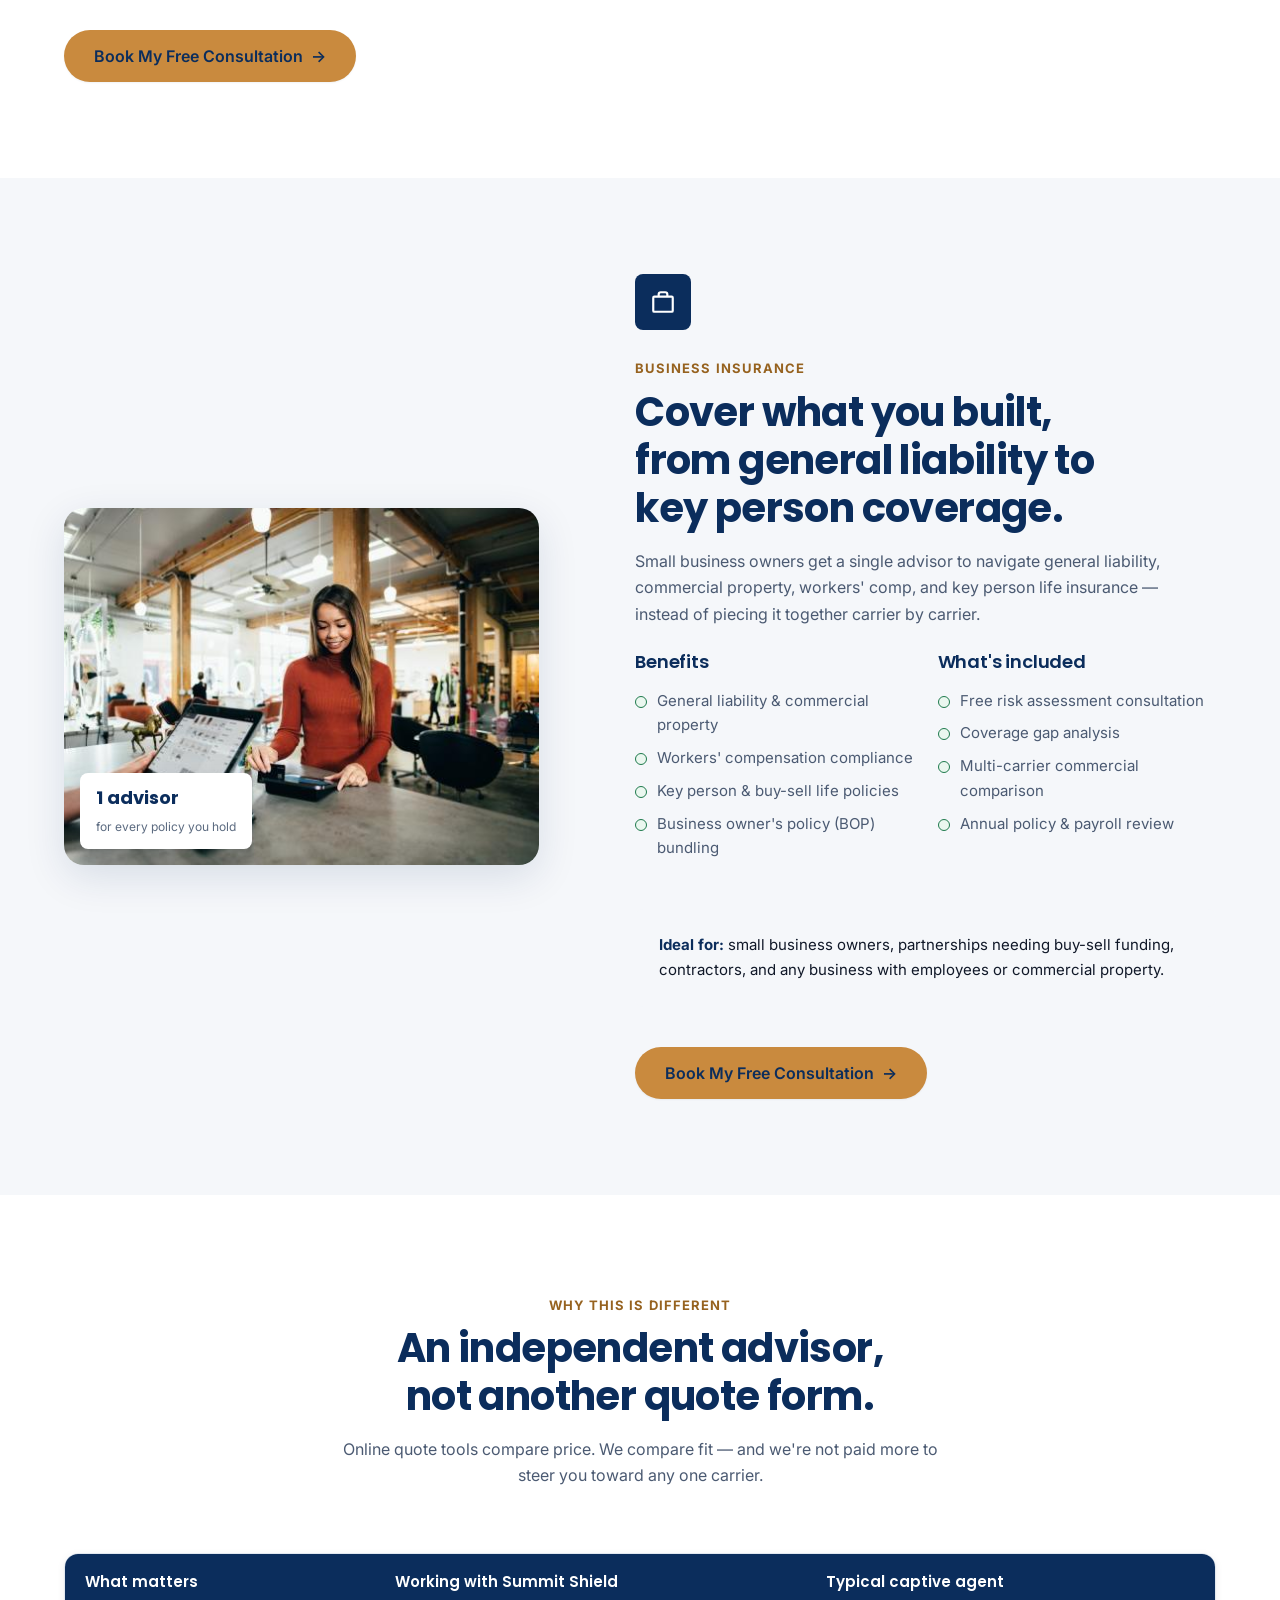
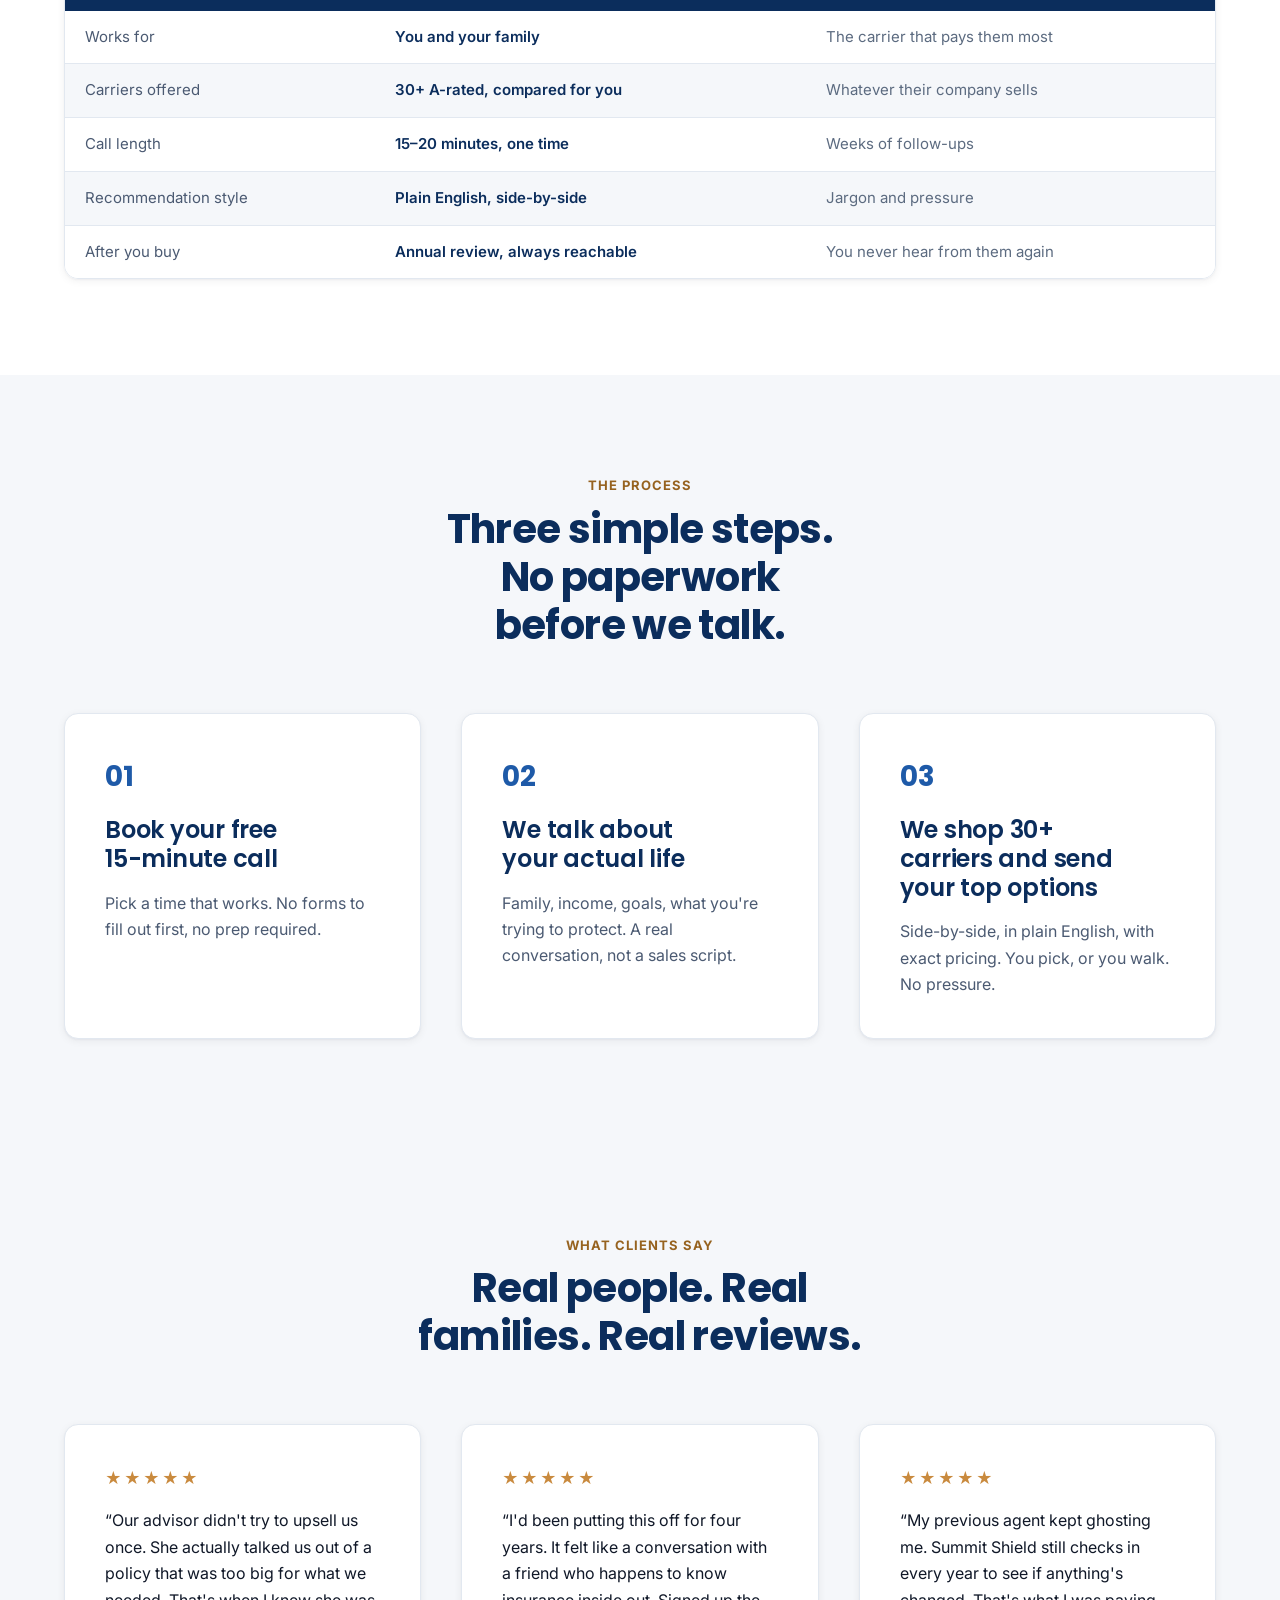
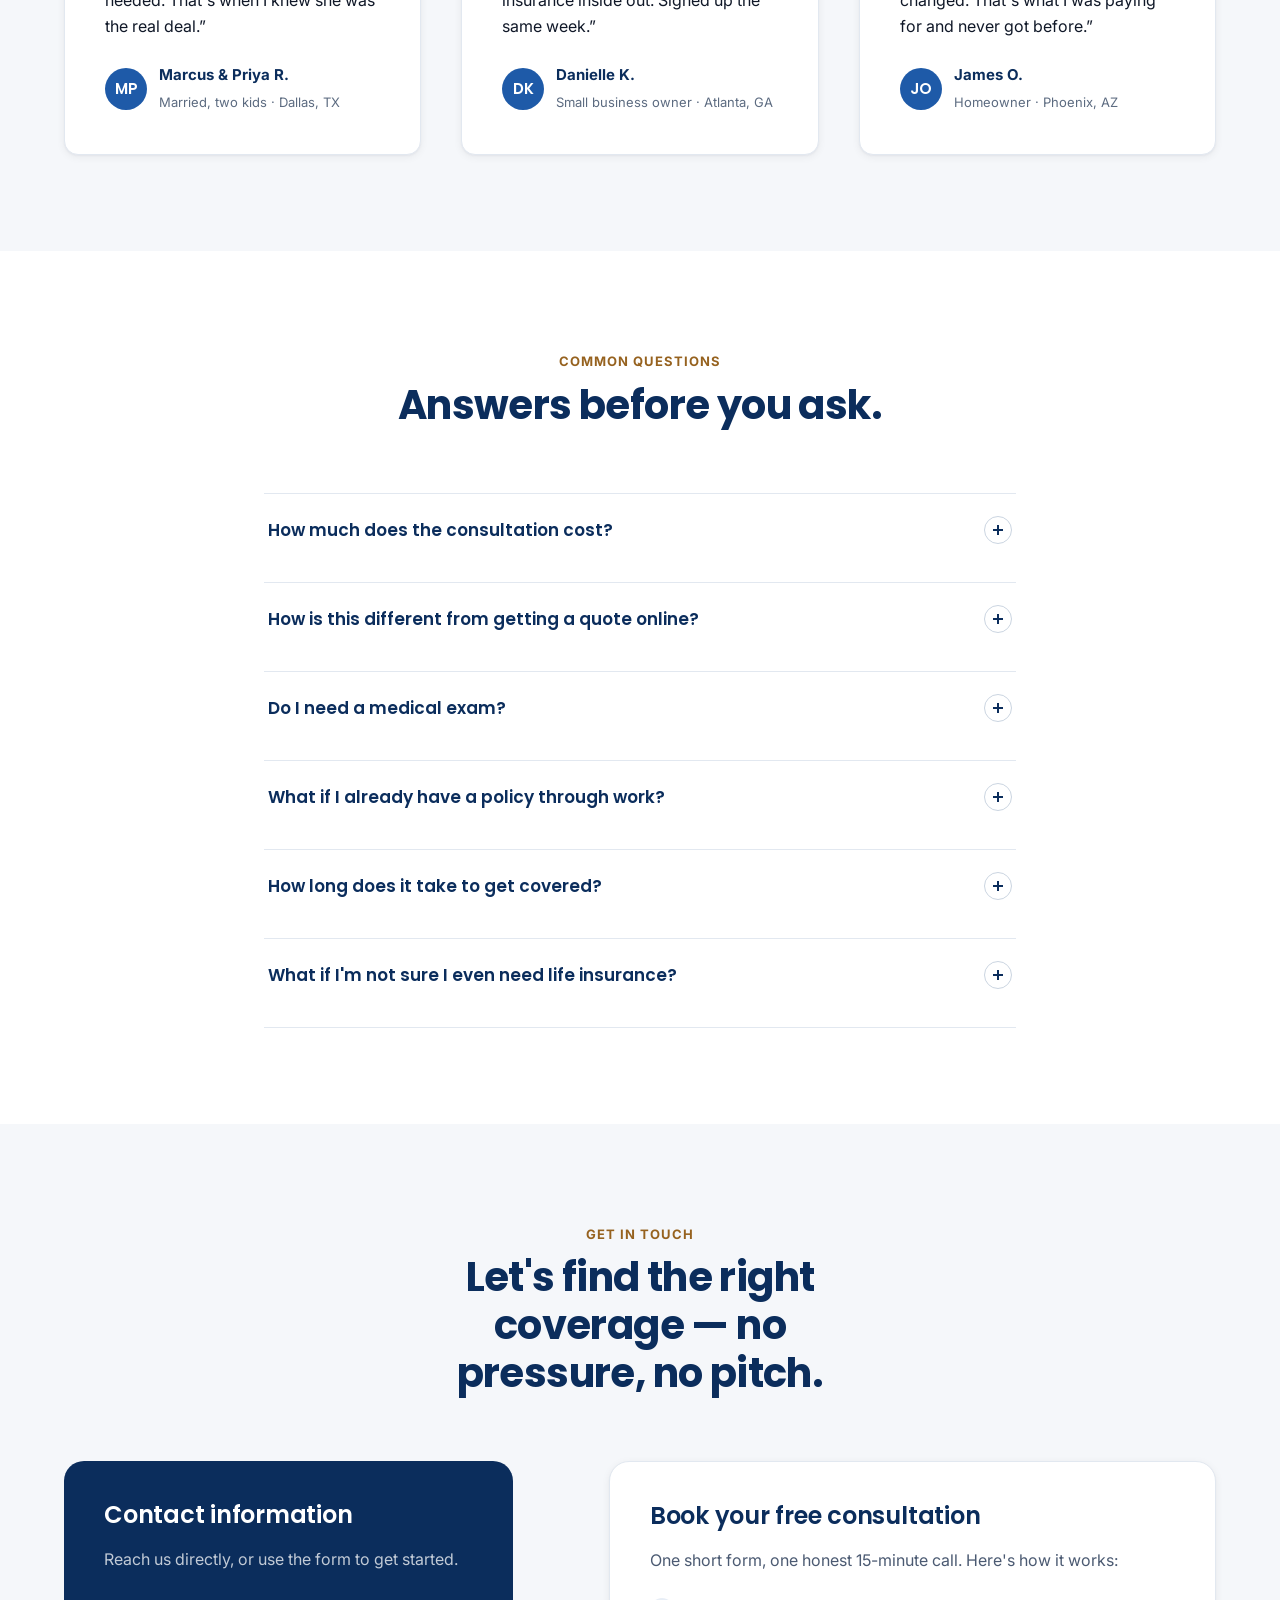
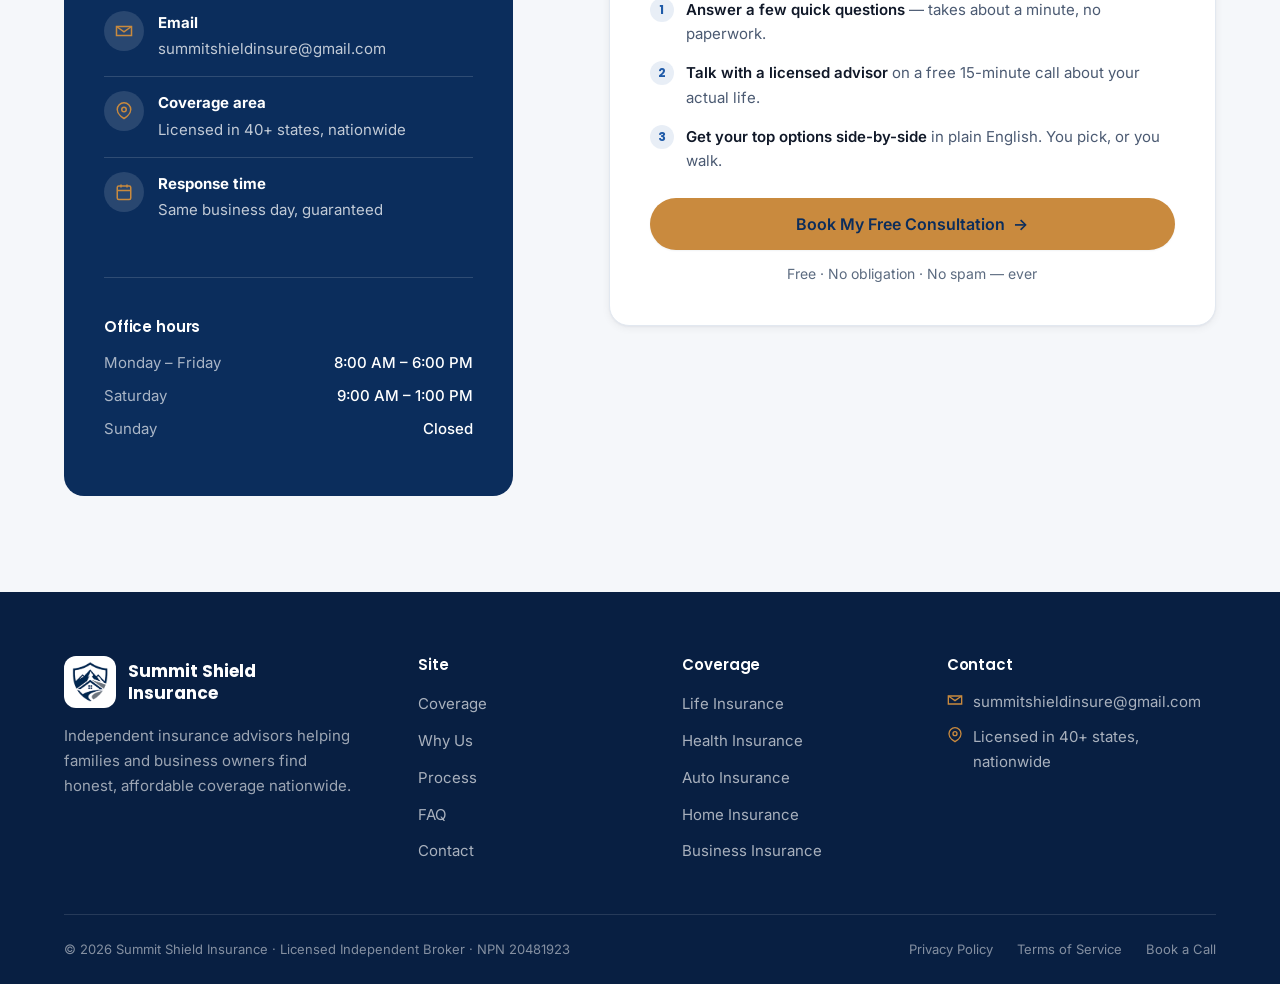
==== commit 90b97f7b: "Improve mobile and desktop PageSpeed audits" ====
--- a/index.html
+++ b/index.html
@@ -37,7 +37,7 @@
 <header class="site-header">
   <nav class="nav" aria-label="Primary">
     <a href="#main" class="nav-logo" aria-label="Summit Shield Insurance home">
-      <img src="assets/img/shield-mark.png" alt="" class="nav-logo-mark">
+      <img src="assets/img/shield-mark-96.png" alt="" class="nav-logo-mark" width="96" height="109">
       <span>Summit Shield <span style="color:var(--ss-secondary);font-weight:600;">Insurance</span></span>
     </a>
 
@@ -87,14 +87,14 @@
         <div class="hero-media-frame">
           <img src="assets/img/hero-advisor.jpg"
                srcset="assets/img/hero-advisor-480.jpg 480w, assets/img/hero-advisor-720.jpg 720w, assets/img/hero-advisor.jpg 960w"
-               sizes="(max-width: 980px) min(100vw, 460px), 45vw"
+               sizes="(max-width: 980px) min(100vw, 460px), 480px"
                alt="A Summit Shield advisor and a client celebrating after finding the right coverage"
                width="960" height="1200" fetchpriority="high" decoding="async">
           <div class="hero-scrim" aria-hidden="true"></div>
           <span class="hero-badge">Independent &middot; 12+ yrs experience</span>
           <div class="policy-card" role="img" aria-label="Example policy summary: 500,000 dollar, 20-year term life policy for 38 dollars a month with an A-plus rated carrier, rate locked at age 35">
             <div class="policy-card-head">
-              <img src="assets/img/shield-mark.png" alt="">
+              <img src="assets/img/shield-mark-96.png" alt="" width="96" height="109">
               <strong>Summit Shield</strong>
               <span class="policy-status">Active</span>
             </div>
@@ -165,27 +165,27 @@
       <div class="grid grid--5 services-overview-grid">
         <a href="#life" class="service-chip">
           <div class="card-icon"><svg width="24" height="24" viewBox="0 0 24 24" fill="none" stroke="currentColor" stroke-width="2" aria-hidden="true"><path d="M20.8 4.6a5.5 5.5 0 00-7.8 0L12 5.6l-1-1a5.5 5.5 0 10-7.8 7.8l1 1L12 21l7.8-7.6 1-1a5.5 5.5 0 000-7.8z"/></svg></div>
-          <h4>Life Insurance</h4>
+          <h3>Life Insurance</h3>
           <p>Protect your family's future</p>
         </a>
         <a href="#health" class="service-chip">
           <div class="card-icon"><svg width="24" height="24" viewBox="0 0 24 24" fill="none" stroke="currentColor" stroke-width="2" aria-hidden="true"><path d="M22 12h-4l-3 9L9 3l-3 9H2"/></svg></div>
-          <h4>Health Insurance</h4>
+          <h3>Health Insurance</h3>
           <p>Quality care, fair pricing</p>
         </a>
         <a href="#auto" class="service-chip">
           <div class="card-icon"><svg width="24" height="24" viewBox="0 0 24 24" fill="none" stroke="currentColor" stroke-width="2" aria-hidden="true"><path d="M5 17h14M5 17a2 2 0 11-4 0 2 2 0 014 0zm14 0a2 2 0 11-4 0 2 2 0 014 0zM3 17V9l2-5h14l2 5v8"/></svg></div>
-          <h4>Auto Insurance</h4>
+          <h3>Auto Insurance</h3>
           <p>Drive with confidence</p>
         </a>
         <a href="#home" class="service-chip">
           <div class="card-icon"><svg width="24" height="24" viewBox="0 0 24 24" fill="none" stroke="currentColor" stroke-width="2" aria-hidden="true"><path d="M3 11l9-8 9 8M5 10v10h14V10"/></svg></div>
-          <h4>Home Insurance</h4>
+          <h3>Home Insurance</h3>
           <p>Guard your biggest asset</p>
         </a>
         <a href="#business" class="service-chip">
           <div class="card-icon"><svg width="24" height="24" viewBox="0 0 24 24" fill="none" stroke="currentColor" stroke-width="2" aria-hidden="true"><rect x="3" y="7" width="18" height="14" rx="1"/><path d="M8 7V5a2 2 0 012-2h4a2 2 0 012 2v2"/></svg></div>
-          <h4>Business Insurance</h4>
+          <h3>Business Insurance</h3>
           <p>Cover what you built</p>
         </a>
       </div>
@@ -200,7 +200,7 @@
       <div class="service-media">
         <img src="assets/img/service-life.jpg"
           srcset="assets/img/service-life-480.jpg 480w, assets/img/service-life-800.jpg 800w, assets/img/service-life.jpg 1200w"
-          sizes="(max-width: 900px) 100vw, 42vw"
+          sizes="(max-width: 900px) 100vw, 475px"
           alt="A multi-generation family standing together on the beach at sunset" width="1200" height="900" loading="lazy" decoding="async">
         <div class="service-stat-chip"><strong>From $28/mo</strong><span>$500K term coverage</span></div>
       </div>
@@ -214,7 +214,7 @@
 
         <div class="service-meta-grid">
           <div>
-            <h5>Benefits</h5>
+            <h4>Benefits</h4>
             <ul>
               <li>No-exam options for qualifying applicants</li>
               <li>Coverage from $100K to $5M+</li>
@@ -223,7 +223,7 @@
             </ul>
           </div>
           <div>
-            <h5>What's included</h5>
+            <h4>What's included</h4>
             <ul>
               <li>Free 15-minute needs analysis</li>
               <li>Side-by-side carrier comparison</li>
@@ -251,7 +251,7 @@
       <div class="service-media">
         <img src="assets/img/service-health.jpg"
           srcset="assets/img/service-health-480.jpg 480w, assets/img/service-health-800.jpg 800w, assets/img/service-health.jpg 1200w"
-          sizes="(max-width: 900px) 100vw, 42vw"
+          sizes="(max-width: 900px) 100vw, 475px"
           alt="A smiling doctor with a stethoscope in a bright clinic hallway" width="1200" height="900" loading="lazy" decoding="async">
         <div class="service-stat-chip"><strong>$0</strong><span>cost to compare plans</span></div>
       </div>
@@ -265,7 +265,7 @@
 
         <div class="service-meta-grid">
           <div>
-            <h5>Benefits</h5>
+            <h4>Benefits</h4>
             <ul>
               <li>ACA marketplace &amp; off-exchange plans</li>
               <li>Subsidy eligibility check included</li>
@@ -274,7 +274,7 @@
             </ul>
           </div>
           <div>
-            <h5>What's included</h5>
+            <h4>What's included</h4>
             <ul>
               <li>Free plan comparison consultation</li>
               <li>Network &amp; prescription check</li>
@@ -302,7 +302,7 @@
       <div class="service-media">
         <img src="assets/img/service-auto.jpg"
           srcset="assets/img/service-auto-480.jpg 480w, assets/img/service-auto-800.jpg 800w, assets/img/service-auto.jpg 1200w"
-          sizes="(max-width: 900px) 100vw, 42vw"
+          sizes="(max-width: 900px) 100vw, 475px"
           alt="A driver's hands on the steering wheel at dusk" width="1200" height="900" loading="lazy" decoding="async">
         <div class="service-stat-chip"><strong>$412/yr</strong><span>avg. bundling savings</span></div>
       </div>
@@ -316,7 +316,7 @@
 
         <div class="service-meta-grid">
           <div>
-            <h5>Benefits</h5>
+            <h4>Benefits</h4>
             <ul>
               <li>Multi-vehicle &amp; multi-policy discounts</li>
               <li>Accident forgiveness options</li>
@@ -325,7 +325,7 @@
             </ul>
           </div>
           <div>
-            <h5>What's included</h5>
+            <h4>What's included</h4>
             <ul>
               <li>Free rate comparison across carriers</li>
               <li>Coverage gap review on current policy</li>
@@ -353,7 +353,7 @@
       <div class="service-media">
         <img src="assets/img/service-home.jpg"
           srcset="assets/img/service-home-480.jpg 480w, assets/img/service-home-800.jpg 800w, assets/img/service-home.jpg 1200w"
-          sizes="(max-width: 900px) 100vw, 42vw"
+          sizes="(max-width: 900px) 100vw, 475px"
           alt="A warmly lit family home at dusk" width="1200" height="900" loading="lazy" decoding="async">
         <div class="service-stat-chip"><strong>100%</strong><span>rebuild-cost coverage</span></div>
       </div>
@@ -367,7 +367,7 @@
 
         <div class="service-meta-grid">
           <div>
-            <h5>Benefits</h5>
+            <h4>Benefits</h4>
             <ul>
               <li>Replacement cost, not depreciated value</li>
               <li>Bundling discounts with auto policies</li>
@@ -376,7 +376,7 @@
             </ul>
           </div>
           <div>
-            <h5>What's included</h5>
+            <h4>What's included</h4>
             <ul>
               <li>Free coverage &amp; rebuild-cost review</li>
               <li>Mortgage lender requirement check</li>
@@ -404,7 +404,7 @@
       <div class="service-media">
         <img src="assets/img/service-business.jpg"
           srcset="assets/img/service-business-480.jpg 480w, assets/img/service-business-800.jpg 800w, assets/img/service-business.jpg 1200w"
-          sizes="(max-width: 900px) 100vw, 42vw"
+          sizes="(max-width: 900px) 100vw, 475px"
           alt="A small business owner taking a card payment at her shop counter" width="1200" height="900" loading="lazy" decoding="async">
         <div class="service-stat-chip"><strong>1 advisor</strong><span>for every policy you hold</span></div>
       </div>
@@ -418,7 +418,7 @@
 
         <div class="service-meta-grid">
           <div>
-            <h5>Benefits</h5>
+            <h4>Benefits</h4>
             <ul>
               <li>General liability &amp; commercial property</li>
               <li>Workers' compensation compliance</li>
@@ -427,7 +427,7 @@
             </ul>
           </div>
           <div>
-            <h5>What's included</h5>
+            <h4>What's included</h4>
             <ul>
               <li>Free risk assessment consultation</li>
               <li>Coverage gap analysis</li>
@@ -711,13 +711,13 @@
     <div class="footer-grid">
       <div class="footer-brand">
         <div class="footer-lockup">
-          <span class="footer-mark"><img src="assets/img/shield-mark.png" alt=""></span>
+          <span class="footer-mark"><img src="assets/img/shield-mark-96.png" alt="" width="96" height="109" loading="lazy"></span>
           <strong>Summit Shield<br>Insurance</strong>
         </div>
         <p>Independent insurance advisors helping families and business owners find honest, affordable coverage nationwide.</p>
       </div>
       <div class="footer-col">
-        <h5>Site</h5>
+        <h4>Site</h4>
         <ul>
           <li><a href="#coverage">Coverage</a></li>
           <li><a href="#why-us">Why Us</a></li>
@@ -727,7 +727,7 @@
         </ul>
       </div>
       <div class="footer-col">
-        <h5>Coverage</h5>
+        <h4>Coverage</h4>
         <ul>
           <li><a href="#life">Life Insurance</a></li>
           <li><a href="#health">Health Insurance</a></li>
@@ -737,7 +737,7 @@
         </ul>
       </div>
       <div class="footer-col">
-        <h5>Contact</h5>
+        <h4>Contact</h4>
         <ul class="footer-contact">
           <li>
             <svg width="16" height="16" viewBox="0 0 24 24" fill="none" stroke="currentColor" stroke-width="2" aria-hidden="true"><path d="M22 6l-10 7L2 6"/><path d="M2 6h20v12H2z"/></svg>
@@ -761,222 +761,9 @@
   </div>
 </footer>
 
-<!-- ============================================================
-     CONSULTATION FORM POPUP (mirrors ghl-export/3-PAGE-BLOCK.html)
-     Self-contained (styles + markup + wiring) so booking works right
-     here instead of bouncing visitors back to the homepage. The
-     anchors keep index.html#consultation as the no-JS fallback.
-     ============================================================ -->
-<style>
-.ss-form-modal, .ss-form-modal *, .ss-form-modal *::before, .ss-form-modal *::after { box-sizing: border-box; }
-.ss-form-modal {
-  position: fixed;
-  inset: 0;
-  z-index: 700;
-  display: flex;
-  align-items: center;
-  justify-content: center;
-  padding: 16px;
-  font-family: var(--font-body, 'Inter', 'Segoe UI', Arial, sans-serif);
-  visibility: hidden;
-  opacity: 0;
-  pointer-events: none;
-  transition: opacity 220ms ease, visibility 220ms ease;
-}
-.ss-form-modal.is-open { visibility: visible; opacity: 1; pointer-events: auto; }
-/* CRITICAL: GHL's form_embed.js writes "visibility:visible;
-   pointer-events:auto" INLINE on the form iframe, which overrides the
-   inherited hidden state — leaving an invisible click-eating iframe
-   fixed over the page. Author !important beats inline styles, so while
-   the modal is closed nothing inside it may ever hit-test. */
-.ss-form-modal:not(.is-open),
-.ss-form-modal:not(.is-open) * {
-  pointer-events: none !important;
-}
-.ss-form-modal:not(.is-open) iframe[data-form-id] {
-  visibility: hidden !important;
-}
-.ss-form-modal-backdrop {
-  position: absolute;
-  inset: 0;
-  background: rgba(4, 15, 34, 0.62);
-  -webkit-backdrop-filter: blur(3px);
-  backdrop-filter: blur(3px);
-}
-.ss-form-modal-panel {
-  position: relative;
-  display: flex;
-  flex-direction: column;
-  width: min(620px, 100%);
-  max-height: calc(100vh - 32px);
-  max-height: calc(100dvh - 32px);
-  background: #fff;
-  border-radius: 14px;
-  box-shadow: 0 24px 64px rgba(4, 15, 34, 0.4);
-  overflow: hidden;
-  transform: translateY(12px);
-  transition: transform 220ms ease;
-}
-.ss-form-modal.is-open .ss-form-modal-panel { transform: translateY(0); }
-.ss-form-modal-head {
-  display: flex;
-  align-items: center;
-  justify-content: space-between;
-  gap: 12px;
-  padding: 14px 16px;
-  border-bottom: 1px solid var(--ss-border, #E2E8F0);
-  flex-shrink: 0;
-}
-.ss-form-modal-head strong {
-  font-family: var(--font-heading, 'Poppins', 'Segoe UI', Arial, sans-serif);
-  font-size: 1.0625rem;
-  color: var(--ss-primary, #0B2D5C);
-}
-.ss-form-modal-close {
-  width: 36px;
-  height: 36px;
-  flex-shrink: 0;
-  display: flex;
-  align-items: center;
-  justify-content: center;
-  border: 1px solid var(--ss-border, #E2E8F0);
-  border-radius: 50%;
-  background: var(--ss-bg, #F5F7FA);
-  color: var(--ss-primary, #0B2D5C);
-  font-size: 22px;
-  line-height: 1;
-  cursor: pointer;
-  padding: 0;
-}
-.ss-form-modal-close:hover { background: var(--ss-border, #E2E8F0); }
-.ss-form-modal-body {
-  position: relative;
-  overflow-y: auto;
-  -webkit-overflow-scrolling: touch;
-  padding: 4px;
-}
-.ss-form-modal-body::before {
-  content: '';
-  position: absolute;
-  top: 72px;
-  left: 50%;
-  width: 32px;
-  height: 32px;
-  margin-left: -16px;
-  border-radius: 50%;
-  border: 3px solid var(--ss-border, #E2E8F0);
-  border-top-color: var(--ss-secondary, #1E5AA8);
-  animation: ss-modal-spin 0.8s linear infinite;
-}
-@keyframes ss-modal-spin { to { transform: rotate(360deg); } }
-.ss-form-modal-body iframe[data-form-id] {
-  position: relative;
-  display: block;
-  width: 100%;
-  border: none;
-  min-height: min(70vh, 640px);
-}
-@media (max-width: 480px) {
-  .ss-form-modal { padding: 10px; }
-  .ss-form-modal-panel {
-    max-height: calc(100vh - 20px);
-    max-height: calc(100dvh - 20px);
-  }
-}
-@media (prefers-reduced-motion: reduce) {
-  .ss-form-modal, .ss-form-modal-panel { transition-duration: 0.01ms; }
-  .ss-form-modal-body::before { animation-duration: 2s; }
-}
-</style>
-<div class="ss-form-modal" id="ss-form-modal" role="dialog" aria-modal="true" aria-label="Book your free consultation">
-  <div class="ss-form-modal-backdrop" data-ss-modal-close></div>
-  <div class="ss-form-modal-panel">
-    <div class="ss-form-modal-head">
-      <strong>Book your free consultation</strong>
-      <button type="button" class="ss-form-modal-close" data-ss-modal-close aria-label="Close form">&times;</button>
-    </div>
-    <div class="ss-form-modal-body">
-      <iframe
-        src="https://links.smilesociety.online/widget/form/BMCvnCSHkyDRszN6VevH"
-        style="width:100%;height:100%;border:none;border-radius:0px"
-        id="inline-BMCvnCSHkyDRszN6VevH"
-        data-layout="{'id':'INLINE'}"
-        data-trigger-type="alwaysShow"
-        data-trigger-value=""
-        data-activation-type="alwaysActivated"
-        data-activation-value=""
-        data-deactivation-type="neverDeactivate"
-        data-deactivation-value=""
-        data-form-name="Summit Shield - Free Consultation"
-        data-height="1551"
-        data-layout-iframe-id="inline-BMCvnCSHkyDRszN6VevH"
-        data-form-id="BMCvnCSHkyDRszN6VevH"
-        title="Summit Shield - Free Consultation">
-      </iframe>
-      <script src="https://links.smilesociety.online/js/form_embed.js"></script>
-    </div>
-  </div>
-</div>
-
-<script>
-/* Popup wiring: any consultation/quote CTA on this page opens the modal
-   instead of navigating back to the homepage. */
-(function () {
-  'use strict';
-  var modal = document.getElementById('ss-form-modal');
-  if (!modal) return;
-  var lastTrigger = null;
-
-  function openModal(trigger) {
-    lastTrigger = trigger || null;
-    modal.classList.add('is-open');
-    var scrollbar = window.innerWidth - document.documentElement.clientWidth;
-    if (scrollbar > 0) document.body.style.paddingRight = scrollbar + 'px';
-    document.body.style.overflow = 'hidden';
-    var closeBtn = modal.querySelector('.ss-form-modal-close');
-    if (closeBtn) closeBtn.focus();
-  }
-  function closeModal() {
-    modal.classList.remove('is-open');
-    document.body.style.overflow = '';
-    document.body.style.paddingRight = '';
-    if (lastTrigger && lastTrigger.focus) lastTrigger.focus();
-    lastTrigger = null;
-  }
-
-  document.addEventListener('click', function (e) {
-    var el = e.target.closest && e.target.closest('a[href$="#consultation"], a[href$="#quote"], .js-ss-open-form');
-    if (!el) return;
-    e.preventDefault();
-    openModal(el);
-  });
-  document.querySelectorAll('a[href$="#consultation"], a[href$="#quote"]')
-    .forEach(function (el) { el.setAttribute('aria-haspopup', 'dialog'); });
-
-  modal.querySelectorAll('[data-ss-modal-close]').forEach(function (el) {
-    el.addEventListener('click', closeModal);
-  });
-  document.addEventListener('keydown', function (e) {
-    if (!modal.classList.contains('is-open')) return;
-    if (e.key === 'Escape') { closeModal(); return; }
-    if (e.key === 'Tab') {
-      var focusables = modal.querySelectorAll('button, iframe');
-      var first = focusables[0];
-      var last = focusables[focusables.length - 1];
-      if (e.shiftKey && document.activeElement === first) {
-        e.preventDefault();
-        last.focus();
-      } else if (!e.shiftKey && document.activeElement === last) {
-        e.preventDefault();
-        first.focus();
-      } else if (!modal.contains(document.activeElement)) {
-        e.preventDefault();
-        first.focus();
-      }
-    }
-  });
-})();
-</script>
+<!-- Consultation form popup: single source of truth in assets/popup.js
+     (the GHL page block loads the same file from this site's absolute URL). -->
+<script src="assets/popup.js" defer></script>
 
 <script src="script.js"></script>
 </body>
--- a/styles.css
+++ b/styles.css
@@ -283,6 +283,8 @@
   color: var(--ss-primary);
   box-shadow: var(--shadow-sm);
 }
+/* Keep CTA text AA-compliant even when a host applies a global link color. */
+a.btn--primary { color: var(--ss-primary); }
 .btn--primary:hover {
   background: var(--ss-accent-dark);
   box-shadow: var(--shadow-md);
@@ -338,6 +340,9 @@
   display: flex;
   align-items: center;
   justify-content: space-between;
+  flex-wrap: nowrap;
+  width: 100%;
+  gap: 16px;
   padding: 14px var(--space-md);
   max-width: var(--container-max);
   margin: 0 auto;
@@ -346,6 +351,8 @@
 .nav-logo {
   display: flex;
   align-items: center;
+  flex: 1 1 auto;
+  min-width: 0;
   gap: 10px;
   font-family: var(--font-heading);
   font-weight: 700;
@@ -353,6 +360,7 @@
   color: var(--ss-primary);
 }
 .nav-logo img { height: 38px; width: auto; }
+.nav-logo > span { min-width: 0; white-space: nowrap; }
 
 .nav-links {
   display: flex;
@@ -396,6 +404,8 @@
 
 .nav-toggle {
   display: none;
+  flex: 0 0 44px;
+  margin-left: auto;
   flex-direction: column;
   justify-content: center;
   gap: 5px;
@@ -638,6 +648,11 @@
 }
 
 @media (max-width: 600px) {
+  /* Senior-friendly mobile reading size across every paragraph variant. */
+  p {
+    font-size: 1.0625rem !important;
+    line-height: 1.7 !important;
+  }
   .hero { padding-top: 3.25rem; }
   .hero h1 { font-size: clamp(2.25rem, 11vw, 3.25rem); max-width: 13ch; }
   .hero-sub { font-size: 1.0625rem; line-height: 1.65; }
@@ -725,7 +740,7 @@
   font-family: var(--font-heading);
   font-size: 1.75rem;
   font-weight: 700;
-  color: var(--ss-accent);
+  color: var(--ss-secondary);
   margin-bottom: var(--space-sm);
 }
 
@@ -928,7 +943,7 @@
 }
 .footer-brand img { height: 40px; margin-bottom: var(--space-sm); }
 .footer-brand p { color: rgba(255,255,255,0.6); font-size: 0.9375rem; max-width: 32ch; }
-.footer-col h5 {
+.footer-col h4 {
   color: #fff;
   font-family: var(--font-heading);
   font-size: 0.9375rem;
@@ -1118,7 +1133,7 @@
   border-color: var(--ss-secondary);
 }
 .service-chip .card-icon { margin: 0 auto var(--space-sm); }
-.service-chip h4 { font-size: 1rem; margin-bottom: 4px; }
+.service-chip h3 { font-size: 1rem; margin-bottom: 4px; }
 .service-chip p { font-size: 0.8438rem; margin-bottom: 0; }
 
 @media (max-width: 980px) {
